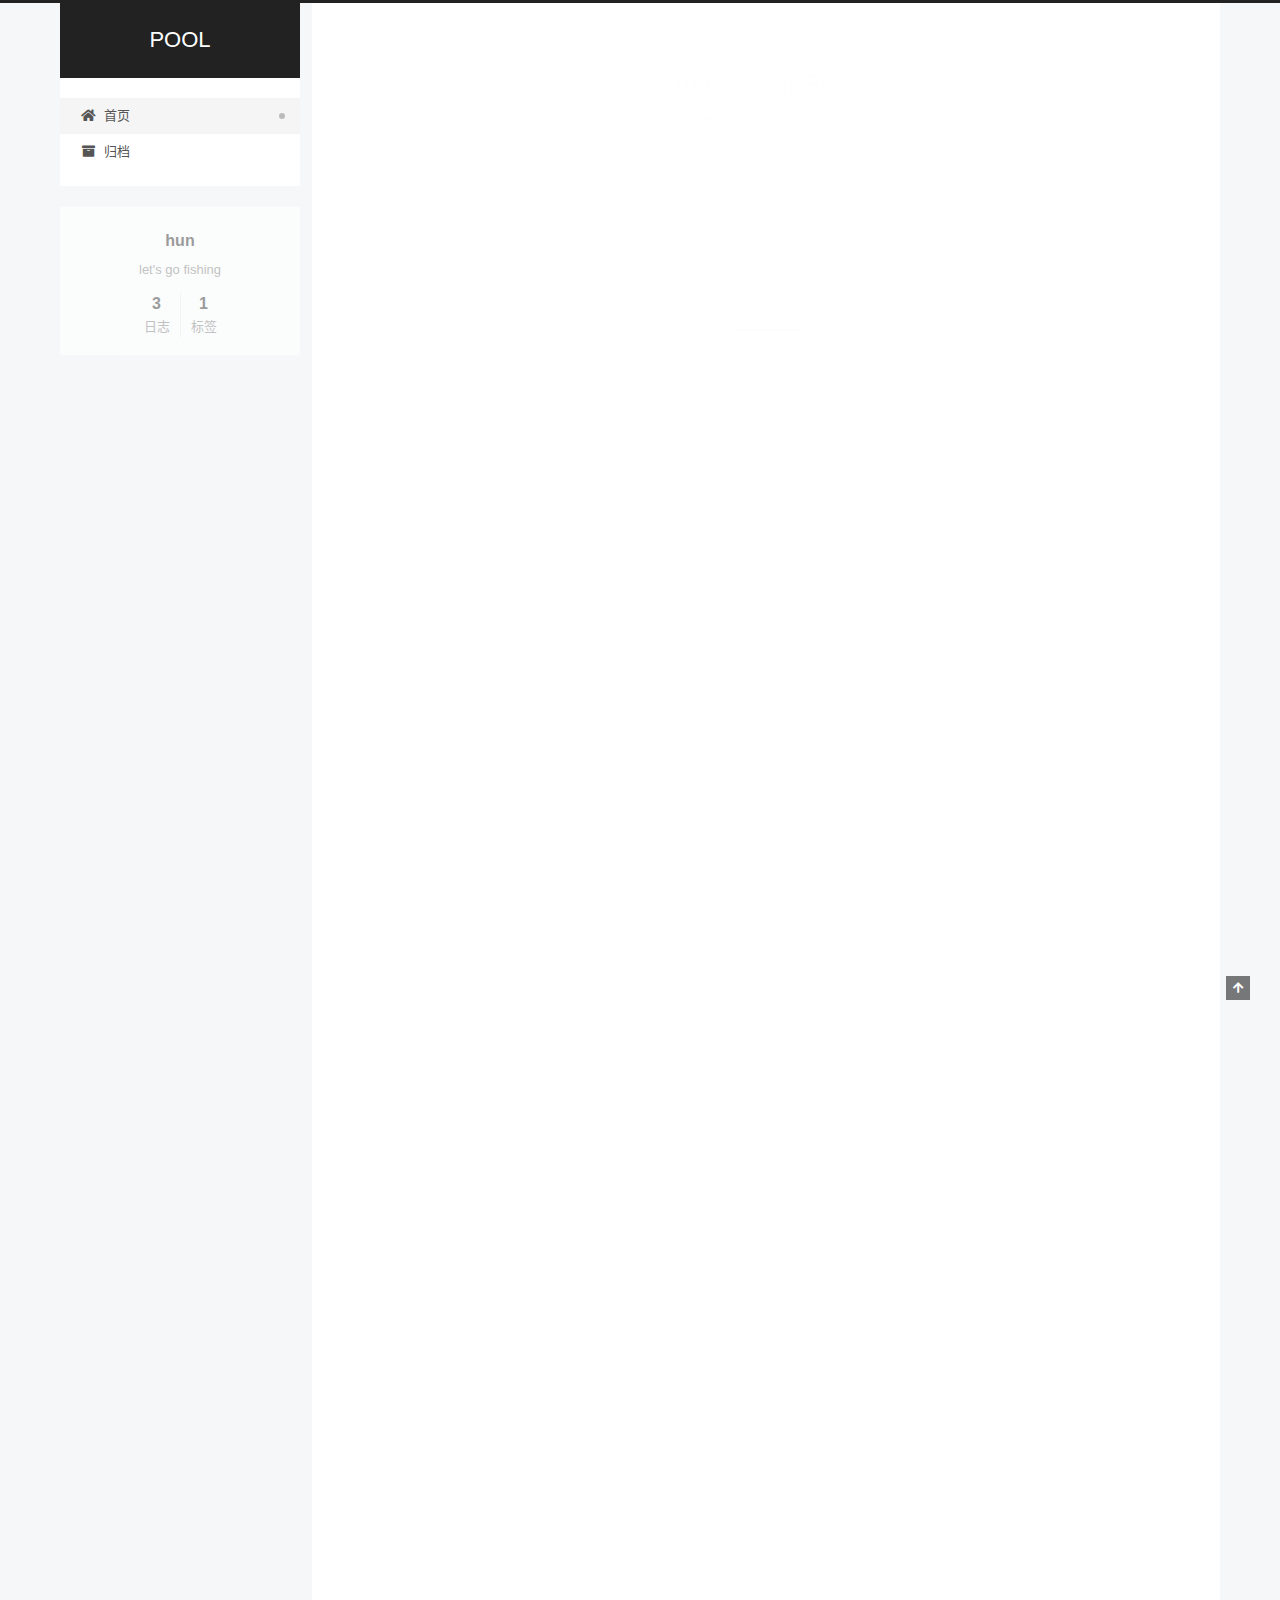
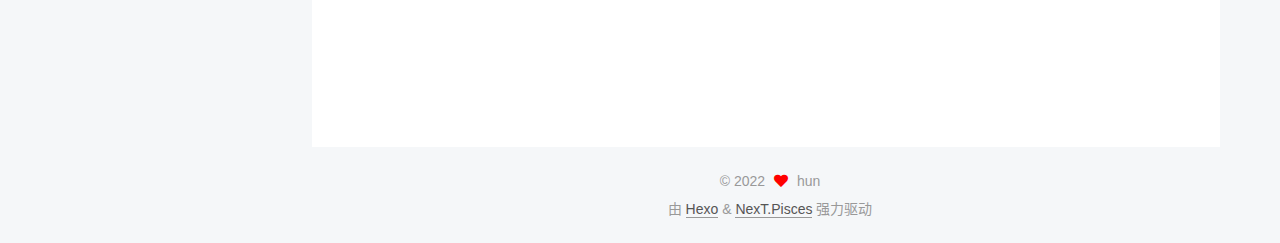
==== index.html @ aa567574 "Site updated: 2022-10-13 14:01:25" ====
<!DOCTYPE html>
<html lang="zh-CN">
<head>
  <meta charset="UTF-8">
<meta name="viewport" content="width=device-width, initial-scale=1, maximum-scale=2">
<meta name="theme-color" content="#222">
<meta name="generator" content="Hexo 5.4.2">
  <link rel="apple-touch-icon" sizes="180x180" href="/images/apple-touch-icon-next.png">
  <link rel="icon" type="image/png" sizes="32x32" href="/images/favicon-32x32-next.png">
  <link rel="icon" type="image/png" sizes="16x16" href="/images/favicon-16x16-next.png">
  <link rel="mask-icon" href="/images/logo.svg" color="#222">

<link rel="stylesheet" href="/css/main.css">


<link rel="stylesheet" href="/lib/font-awesome/css/all.min.css">

<script id="hexo-configurations">
    var NexT = window.NexT || {};
    var CONFIG = {"hostname":"example.com","root":"/","scheme":"Pisces","version":"7.8.0","exturl":false,"sidebar":{"position":"left","display":"post","padding":18,"offset":12,"onmobile":false},"copycode":{"enable":false,"show_result":false,"style":null},"back2top":{"enable":true,"sidebar":false,"scrollpercent":false},"bookmark":{"enable":false,"color":"#222","save":"auto"},"fancybox":false,"mediumzoom":false,"lazyload":false,"pangu":false,"comments":{"style":"tabs","active":null,"storage":true,"lazyload":false,"nav":null},"algolia":{"hits":{"per_page":10},"labels":{"input_placeholder":"Search for Posts","hits_empty":"We didn't find any results for the search: ${query}","hits_stats":"${hits} results found in ${time} ms"}},"localsearch":{"enable":false,"trigger":"auto","top_n_per_article":1,"unescape":false,"preload":false},"motion":{"enable":true,"async":false,"transition":{"post_block":"fadeIn","post_header":"slideDownIn","post_body":"slideDownIn","coll_header":"slideLeftIn","sidebar":"slideUpIn"}}};
  </script>

  <meta name="description" content="let&#39;s go fishing">
<meta property="og:type" content="website">
<meta property="og:title" content="POOL">
<meta property="og:url" content="http://example.com/index.html">
<meta property="og:site_name" content="POOL">
<meta property="og:description" content="let&#39;s go fishing">
<meta property="og:locale" content="zh_CN">
<meta property="article:author" content="hun">
<meta name="twitter:card" content="summary">

<link rel="canonical" href="http://example.com/">


<script id="page-configurations">
  // https://hexo.io/docs/variables.html
  CONFIG.page = {
    sidebar: "",
    isHome : true,
    isPost : false,
    lang   : 'zh-CN'
  };
</script>

  <title>POOL</title>
  






  <noscript>
  <style>
  .use-motion .brand,
  .use-motion .menu-item,
  .sidebar-inner,
  .use-motion .post-block,
  .use-motion .pagination,
  .use-motion .comments,
  .use-motion .post-header,
  .use-motion .post-body,
  .use-motion .collection-header { opacity: initial; }

  .use-motion .site-title,
  .use-motion .site-subtitle {
    opacity: initial;
    top: initial;
  }

  .use-motion .logo-line-before i { left: initial; }
  .use-motion .logo-line-after i { right: initial; }
  </style>
</noscript>

</head>

<body itemscope itemtype="http://schema.org/WebPage">
  <div class="container use-motion">
    <div class="headband"></div>

    <header class="header" itemscope itemtype="http://schema.org/WPHeader">
      <div class="header-inner"><div class="site-brand-container">
  <div class="site-nav-toggle">
    <div class="toggle" aria-label="切换导航栏">
      <span class="toggle-line toggle-line-first"></span>
      <span class="toggle-line toggle-line-middle"></span>
      <span class="toggle-line toggle-line-last"></span>
    </div>
  </div>

  <div class="site-meta">

    <a href="/" class="brand" rel="start">
      <span class="logo-line-before"><i></i></span>
      <h1 class="site-title">POOL</h1>
      <span class="logo-line-after"><i></i></span>
    </a>
  </div>

  <div class="site-nav-right">
    <div class="toggle popup-trigger">
    </div>
  </div>
</div>




<nav class="site-nav">
  <ul id="menu" class="main-menu menu">
        <li class="menu-item menu-item-home">

    <a href="/" rel="section"><i class="fa fa-home fa-fw"></i>首页</a>

  </li>
        <li class="menu-item menu-item-archives">

    <a href="/archives/" rel="section"><i class="fa fa-archive fa-fw"></i>归档</a>

  </li>
  </ul>
</nav>




</div>
    </header>

    
  <div class="back-to-top">
    <i class="fa fa-arrow-up"></i>
    <span>0%</span>
  </div>


    <main class="main">
      <div class="main-inner">
        <div class="content-wrap">
          

          <div class="content index posts-expand">
            
      
  
  
  <article itemscope itemtype="http://schema.org/Article" class="post-block" lang="zh-CN">
    <link itemprop="mainEntityOfPage" href="http://example.com/2022/10/13/mySecondBlog/">

    <span hidden itemprop="author" itemscope itemtype="http://schema.org/Person">
      <meta itemprop="image" content="/images/avatar.gif">
      <meta itemprop="name" content="hun">
      <meta itemprop="description" content="let's go fishing">
    </span>

    <span hidden itemprop="publisher" itemscope itemtype="http://schema.org/Organization">
      <meta itemprop="name" content="POOL">
    </span>
      <header class="post-header">
        <h2 class="post-title" itemprop="name headline">
          
            <a href="/2022/10/13/mySecondBlog/" class="post-title-link" itemprop="url">mySecondBlog</a>
        </h2>

        <div class="post-meta">
            <span class="post-meta-item">
              <span class="post-meta-item-icon">
                <i class="far fa-calendar"></i>
              </span>
              <span class="post-meta-item-text">发表于</span>
              

              <time title="创建时间：2022-10-13 12:54:57 / 修改时间：12:57:50" itemprop="dateCreated datePublished" datetime="2022-10-13T12:54:57+08:00">2022-10-13</time>
            </span>

          

        </div>
      </header>

    
    
    
    <div class="post-body" itemprop="articleBody">

      
          <p>这是我的第二个博客，也只是用来测试的哟。</p>

      
    </div>

    
    
    
      <footer class="post-footer">
        <div class="post-eof"></div>
      </footer>
  </article>
  
  
  

      
  
  
  <article itemscope itemtype="http://schema.org/Article" class="post-block" lang="zh-CN">
    <link itemprop="mainEntityOfPage" href="http://example.com/2022/10/10/myFirstBlog/">

    <span hidden itemprop="author" itemscope itemtype="http://schema.org/Person">
      <meta itemprop="image" content="/images/avatar.gif">
      <meta itemprop="name" content="hun">
      <meta itemprop="description" content="let's go fishing">
    </span>

    <span hidden itemprop="publisher" itemscope itemtype="http://schema.org/Organization">
      <meta itemprop="name" content="POOL">
    </span>
      <header class="post-header">
        <h2 class="post-title" itemprop="name headline">
          
            <a href="/2022/10/10/myFirstBlog/" class="post-title-link" itemprop="url">myFirstBlog</a>
        </h2>

        <div class="post-meta">
            <span class="post-meta-item">
              <span class="post-meta-item-icon">
                <i class="far fa-calendar"></i>
              </span>
              <span class="post-meta-item-text">发表于</span>
              

              <time title="创建时间：2022-10-10 17:05:57 / 修改时间：17:07:01" itemprop="dateCreated datePublished" datetime="2022-10-10T17:05:57+08:00">2022-10-10</time>
            </span>

          

        </div>
      </header>

    
    
    
    <div class="post-body" itemprop="articleBody">

      
          <p>这是我的第一个博客，只是用来测试的哟</p>

      
    </div>

    
    
    
      <footer class="post-footer">
        <div class="post-eof"></div>
      </footer>
  </article>
  
  
  

      
  
  
  <article itemscope itemtype="http://schema.org/Article" class="post-block" lang="zh-CN">
    <link itemprop="mainEntityOfPage" href="http://example.com/2022/10/10/hello-world/">

    <span hidden itemprop="author" itemscope itemtype="http://schema.org/Person">
      <meta itemprop="image" content="/images/avatar.gif">
      <meta itemprop="name" content="hun">
      <meta itemprop="description" content="let's go fishing">
    </span>

    <span hidden itemprop="publisher" itemscope itemtype="http://schema.org/Organization">
      <meta itemprop="name" content="POOL">
    </span>
      <header class="post-header">
        <h2 class="post-title" itemprop="name headline">
          
            <a href="/2022/10/10/hello-world/" class="post-title-link" itemprop="url">Hello World</a>
        </h2>

        <div class="post-meta">
            <span class="post-meta-item">
              <span class="post-meta-item-icon">
                <i class="far fa-calendar"></i>
              </span>
              <span class="post-meta-item-text">发表于</span>
              

              <time title="创建时间：2022-10-10 14:31:17 / 修改时间：14:30:12" itemprop="dateCreated datePublished" datetime="2022-10-10T14:31:17+08:00">2022-10-10</time>
            </span>

          

        </div>
      </header>

    
    
    
    <div class="post-body" itemprop="articleBody">

      
          <p>Welcome to <a target="_blank" rel="noopener" href="https://hexo.io/">Hexo</a>! This is your very first post. Check <a target="_blank" rel="noopener" href="https://hexo.io/docs/">documentation</a> for more info. If you get any problems when using Hexo, you can find the answer in <a target="_blank" rel="noopener" href="https://hexo.io/docs/troubleshooting.html">troubleshooting</a> or you can ask me on <a target="_blank" rel="noopener" href="https://github.com/hexojs/hexo/issues">GitHub</a>.</p>
<h2 id="Quick-Start"><a href="#Quick-Start" class="headerlink" title="Quick Start"></a>Quick Start</h2><h3 id="Create-a-new-post"><a href="#Create-a-new-post" class="headerlink" title="Create a new post"></a>Create a new post</h3><figure class="highlight bash"><table><tr><td class="gutter"><pre><span class="line">1</span><br></pre></td><td class="code"><pre><span class="line">$ hexo new <span class="string">&quot;My New Post&quot;</span></span><br></pre></td></tr></table></figure>

<p>More info: <a target="_blank" rel="noopener" href="https://hexo.io/docs/writing.html">Writing</a></p>
<h3 id="Run-server"><a href="#Run-server" class="headerlink" title="Run server"></a>Run server</h3><figure class="highlight bash"><table><tr><td class="gutter"><pre><span class="line">1</span><br></pre></td><td class="code"><pre><span class="line">$ hexo server</span><br></pre></td></tr></table></figure>

<p>More info: <a target="_blank" rel="noopener" href="https://hexo.io/docs/server.html">Server</a></p>
<h3 id="Generate-static-files"><a href="#Generate-static-files" class="headerlink" title="Generate static files"></a>Generate static files</h3><figure class="highlight bash"><table><tr><td class="gutter"><pre><span class="line">1</span><br></pre></td><td class="code"><pre><span class="line">$ hexo generate</span><br></pre></td></tr></table></figure>

<p>More info: <a target="_blank" rel="noopener" href="https://hexo.io/docs/generating.html">Generating</a></p>
<h3 id="Deploy-to-remote-sites"><a href="#Deploy-to-remote-sites" class="headerlink" title="Deploy to remote sites"></a>Deploy to remote sites</h3><figure class="highlight bash"><table><tr><td class="gutter"><pre><span class="line">1</span><br></pre></td><td class="code"><pre><span class="line">$ hexo deploy</span><br></pre></td></tr></table></figure>

<p>More info: <a target="_blank" rel="noopener" href="https://hexo.io/docs/one-command-deployment.html">Deployment</a></p>

      
    </div>

    
    
    
      <footer class="post-footer">
        <div class="post-eof"></div>
      </footer>
  </article>
  
  
  


  



          </div>
          

<script>
  window.addEventListener('tabs:register', () => {
    let { activeClass } = CONFIG.comments;
    if (CONFIG.comments.storage) {
      activeClass = localStorage.getItem('comments_active') || activeClass;
    }
    if (activeClass) {
      let activeTab = document.querySelector(`a[href="#comment-${activeClass}"]`);
      if (activeTab) {
        activeTab.click();
      }
    }
  });
  if (CONFIG.comments.storage) {
    window.addEventListener('tabs:click', event => {
      if (!event.target.matches('.tabs-comment .tab-content .tab-pane')) return;
      let commentClass = event.target.classList[1];
      localStorage.setItem('comments_active', commentClass);
    });
  }
</script>

        </div>
          
  
  <div class="toggle sidebar-toggle">
    <span class="toggle-line toggle-line-first"></span>
    <span class="toggle-line toggle-line-middle"></span>
    <span class="toggle-line toggle-line-last"></span>
  </div>

  <aside class="sidebar">
    <div class="sidebar-inner">

      <ul class="sidebar-nav motion-element">
        <li class="sidebar-nav-toc">
          文章目录
        </li>
        <li class="sidebar-nav-overview">
          站点概览
        </li>
      </ul>

      <!--noindex-->
      <div class="post-toc-wrap sidebar-panel">
      </div>
      <!--/noindex-->

      <div class="site-overview-wrap sidebar-panel">
        <div class="site-author motion-element" itemprop="author" itemscope itemtype="http://schema.org/Person">
  <p class="site-author-name" itemprop="name">hun</p>
  <div class="site-description" itemprop="description">let's go fishing</div>
</div>
<div class="site-state-wrap motion-element">
  <nav class="site-state">
      <div class="site-state-item site-state-posts">
          <a href="/archives/">
        
          <span class="site-state-item-count">3</span>
          <span class="site-state-item-name">日志</span>
        </a>
      </div>
      <div class="site-state-item site-state-tags">
        <span class="site-state-item-count">1</span>
        <span class="site-state-item-name">标签</span>
      </div>
  </nav>
</div>



      </div>

    </div>
  </aside>
  <div id="sidebar-dimmer"></div>


      </div>
    </main>

    <footer class="footer">
      <div class="footer-inner">
        

        

<div class="copyright">
  
  &copy; 
  <span itemprop="copyrightYear">2022</span>
  <span class="with-love">
    <i class="fa fa-heart"></i>
  </span>
  <span class="author" itemprop="copyrightHolder">hun</span>
</div>
  <div class="powered-by">由 <a href="https://hexo.io/" class="theme-link" rel="noopener" target="_blank">Hexo</a> & <a href="https://pisces.theme-next.org/" class="theme-link" rel="noopener" target="_blank">NexT.Pisces</a> 强力驱动
  </div>

        








      </div>
    </footer>
  </div>

  
  <script src="/lib/anime.min.js"></script>
  <script src="/lib/velocity/velocity.min.js"></script>
  <script src="/lib/velocity/velocity.ui.min.js"></script>

<script src="/js/utils.js"></script>

<script src="/js/motion.js"></script>


<script src="/js/schemes/pisces.js"></script>


<script src="/js/next-boot.js"></script>




  















  

  

</body>
</html>
---- css/main.css ----
:root {
  --body-bg-color: #f5f7f9;
  --content-bg-color: #fff;
  --card-bg-color: #f5f5f5;
  --text-color: #555;
  --blockquote-color: #666;
  --link-color: #555;
  --link-hover-color: #222;
  --brand-color: #fff;
  --brand-hover-color: #fff;
  --table-row-odd-bg-color: #f9f9f9;
  --table-row-hover-bg-color: #f5f5f5;
  --menu-item-bg-color: #f5f5f5;
  --btn-default-bg: #fff;
  --btn-default-color: #555;
  --btn-default-border-color: #555;
  --btn-default-hover-bg: #222;
  --btn-default-hover-color: #fff;
  --btn-default-hover-border-color: #222;
}
html {
  line-height: 1.15; /* 1 */
  -webkit-text-size-adjust: 100%; /* 2 */
}
body {
  margin: 0;
}
main {
  display: block;
}
h1 {
  font-size: 2em;
  margin: 0.67em 0;
}
hr {
  box-sizing: content-box; /* 1 */
  height: 0; /* 1 */
  overflow: visible; /* 2 */
}
pre {
  font-family: monospace, monospace; /* 1 */
  font-size: 1em; /* 2 */
}
a {
  background: transparent;
}
abbr[title] {
  border-bottom: none; /* 1 */
  text-decoration: underline; /* 2 */
  text-decoration: underline dotted; /* 2 */
}
b,
strong {
  font-weight: bolder;
}
code,
kbd,
samp {
  font-family: monospace, monospace; /* 1 */
  font-size: 1em; /* 2 */
}
small {
  font-size: 80%;
}
sub,
sup {
  font-size: 75%;
  line-height: 0;
  position: relative;
  vertical-align: baseline;
}
sub {
  bottom: -0.25em;
}
sup {
  top: -0.5em;
}
img {
  border-style: none;
}
button,
input,
optgroup,
select,
textarea {
  font-family: inherit; /* 1 */
  font-size: 100%; /* 1 */
  line-height: 1.15; /* 1 */
  margin: 0; /* 2 */
}
button,
input {
/* 1 */
  overflow: visible;
}
button,
select {
/* 1 */
  text-transform: none;
}
button,
[type='button'],
[type='reset'],
[type='submit'] {
  -webkit-appearance: button;
}
button::-moz-focus-inner,
[type='button']::-moz-focus-inner,
[type='reset']::-moz-focus-inner,
[type='submit']::-moz-focus-inner {
  border-style: none;
  padding: 0;
}
button:-moz-focusring,
[type='button']:-moz-focusring,
[type='reset']:-moz-focusring,
[type='submit']:-moz-focusring {
  outline: 1px dotted ButtonText;
}
fieldset {
  padding: 0.35em 0.75em 0.625em;
}
legend {
  box-sizing: border-box; /* 1 */
  color: inherit; /* 2 */
  display: table; /* 1 */
  max-width: 100%; /* 1 */
  padding: 0; /* 3 */
  white-space: normal; /* 1 */
}
progress {
  vertical-align: baseline;
}
textarea {
  overflow: auto;
}
[type='checkbox'],
[type='radio'] {
  box-sizing: border-box; /* 1 */
  padding: 0; /* 2 */
}
[type='number']::-webkit-inner-spin-button,
[type='number']::-webkit-outer-spin-button {
  height: auto;
}
[type='search'] {
  outline-offset: -2px; /* 2 */
  -webkit-appearance: textfield; /* 1 */
}
[type='search']::-webkit-search-decoration {
  -webkit-appearance: none;
}
::-webkit-file-upload-button {
  font: inherit; /* 2 */
  -webkit-appearance: button; /* 1 */
}
details {
  display: block;
}
summary {
  display: list-item;
}
template {
  display: none;
}
[hidden] {
  display: none;
}
::selection {
  background: #262a30;
  color: #eee;
}
html,
body {
  height: 100%;
}
body {
  background: var(--body-bg-color);
  color: var(--text-color);
  font-family: 'Lato', "PingFang SC", "Microsoft YaHei", sans-serif;
  font-size: 1em;
  line-height: 2;
}
@media (max-width: 991px) {
  body {
    padding-left: 0 !important;
    padding-right: 0 !important;
  }
}
h1,
h2,
h3,
h4,
h5,
h6 {
  font-family: 'Lato', "PingFang SC", "Microsoft YaHei", sans-serif;
  font-weight: bold;
  line-height: 1.5;
  margin: 20px 0 15px;
}
h1 {
  font-size: 1.5em;
}
h2 {
  font-size: 1.375em;
}
h3 {
  font-size: 1.25em;
}
h4 {
  font-size: 1.125em;
}
h5 {
  font-size: 1em;
}
h6 {
  font-size: 0.875em;
}
p {
  margin: 0 0 20px 0;
}
a,
span.exturl {
  border-bottom: 1px solid #999;
  color: var(--link-color);
  outline: 0;
  text-decoration: none;
  overflow-wrap: break-word;
  word-wrap: break-word;
  cursor: pointer;
}
a:hover,
span.exturl:hover {
  border-bottom-color: var(--link-hover-color);
  color: var(--link-hover-color);
}
iframe,
img,
video {
  display: block;
  margin-left: auto;
  margin-right: auto;
  max-width: 100%;
}
hr {
  background-image: repeating-linear-gradient(-45deg, #ddd, #ddd 4px, transparent 4px, transparent 8px);
  border: 0;
  height: 3px;
  margin: 40px 0;
}
blockquote {
  border-left: 4px solid #ddd;
  color: var(--blockquote-color);
  margin: 0;
  padding: 0 15px;
}
blockquote cite::before {
  content: '-';
  padding: 0 5px;
}
dt {
  font-weight: bold;
}
dd {
  margin: 0;
  padding: 0;
}
kbd {
  background-color: #f5f5f5;
  background-image: linear-gradient(#eee, #fff, #eee);
  border: 1px solid #ccc;
  border-radius: 0.2em;
  box-shadow: 0.1em 0.1em 0.2em rgba(0,0,0,0.1);
  color: #555;
  font-family: inherit;
  padding: 0.1em 0.3em;
  white-space: nowrap;
}
.table-container {
  overflow: auto;
}
table {
  border-collapse: collapse;
  border-spacing: 0;
  font-size: 0.875em;
  margin: 0 0 20px 0;
  width: 100%;
}
tbody tr:nth-of-type(odd) {
  background: var(--table-row-odd-bg-color);
}
tbody tr:hover {
  background: var(--table-row-hover-bg-color);
}
caption,
th,
td {
  font-weight: normal;
  padding: 8px;
  vertical-align: middle;
}
th,
td {
  border: 1px solid #ddd;
  border-bottom: 3px solid #ddd;
}
th {
  font-weight: 700;
  padding-bottom: 10px;
}
td {
  border-bottom-width: 1px;
}
.btn {
  background: var(--btn-default-bg);
  border: 2px solid var(--btn-default-border-color);
  border-radius: 2px;
  color: var(--btn-default-color);
  display: inline-block;
  font-size: 0.875em;
  line-height: 2;
  padding: 0 20px;
  text-decoration: none;
  transition-property: background-color;
  transition-delay: 0s;
  transition-duration: 0.2s;
  transition-timing-function: ease-in-out;
}
.btn:hover {
  background: var(--btn-default-hover-bg);
  border-color: var(--btn-default-hover-border-color);
  color: var(--btn-default-hover-color);
}
.btn + .btn {
  margin: 0 0 8px 8px;
}
.btn .fa-fw {
  text-align: left;
  width: 1.285714285714286em;
}
.toggle {
  line-height: 0;
}
.toggle .toggle-line {
  background: #fff;
  display: inline-block;
  height: 2px;
  left: 0;
  position: relative;
  top: 0;
  transition: all 0.4s;
  vertical-align: top;
  width: 100%;
}
.toggle .toggle-line:not(:first-child) {
  margin-top: 3px;
}
.toggle.toggle-arrow .toggle-line-first {
  left: 50%;
  top: 2px;
  transform: rotate(45deg);
  width: 50%;
}
.toggle.toggle-arrow .toggle-line-middle {
  left: 2px;
  width: 90%;
}
.toggle.toggle-arrow .toggle-line-last {
  left: 50%;
  top: -2px;
  transform: rotate(-45deg);
  width: 50%;
}
.toggle.toggle-close .toggle-line-first {
  transform: rotate(-45deg);
  top: 5px;
}
.toggle.toggle-close .toggle-line-middle {
  opacity: 0;
}
.toggle.toggle-close .toggle-line-last {
  transform: rotate(45deg);
  top: -5px;
}
.highlight,
pre {
  background: #f7f7f7;
  color: #4d4d4c;
  line-height: 1.6;
  margin: 0 auto 20px;
}
pre,
code {
  font-family: consolas, Menlo, monospace, "PingFang SC", "Microsoft YaHei";
}
code {
  background: #eee;
  border-radius: 3px;
  color: #555;
  padding: 2px 4px;
  overflow-wrap: break-word;
  word-wrap: break-word;
}
.highlight *::selection {
  background: #d6d6d6;
}
.highlight pre {
  border: 0;
  margin: 0;
  padding: 10px 0;
}
.highlight table {
  border: 0;
  margin: 0;
  width: auto;
}
.highlight td {
  border: 0;
  padding: 0;
}
.highlight figcaption {
  background: #eff2f3;
  color: #4d4d4c;
  display: flex;
  font-size: 0.875em;
  justify-content: space-between;
  line-height: 1.2;
  padding: 0.5em;
}
.highlight figcaption a {
  color: #4d4d4c;
}
.highlight figcaption a:hover {
  border-bottom-color: #4d4d4c;
}
.highlight .gutter {
  -moz-user-select: none;
  -ms-user-select: none;
  -webkit-user-select: none;
  user-select: none;
}
.highlight .gutter pre {
  background: #eff2f3;
  color: #869194;
  padding-left: 10px;
  padding-right: 10px;
  text-align: right;
}
.highlight .code pre {
  background: #f7f7f7;
  padding-left: 10px;
  width: 100%;
}
.gist table {
  width: auto;
}
.gist table td {
  border: 0;
}
pre {
  overflow: auto;
  padding: 10px;
}
pre code {
  background: none;
  color: #4d4d4c;
  font-size: 0.875em;
  padding: 0;
  text-shadow: none;
}
pre .deletion {
  background: #fdd;
}
pre .addition {
  background: #dfd;
}
pre .meta {
  color: #eab700;
  -moz-user-select: none;
  -ms-user-select: none;
  -webkit-user-select: none;
  user-select: none;
}
pre .comment {
  color: #8e908c;
}
pre .variable,
pre .attribute,
pre .tag,
pre .name,
pre .regexp,
pre .ruby .constant,
pre .xml .tag .title,
pre .xml .pi,
pre .xml .doctype,
pre .html .doctype,
pre .css .id,
pre .css .class,
pre .css .pseudo {
  color: #c82829;
}
pre .number,
pre .preprocessor,
pre .built_in,
pre .builtin-name,
pre .literal,
pre .params,
pre .constant,
pre .command {
  color: #f5871f;
}
pre .ruby .class .title,
pre .css .rules .attribute,
pre .string,
pre .symbol,
pre .value,
pre .inheritance,
pre .header,
pre .ruby .symbol,
pre .xml .cdata,
pre .special,
pre .formula {
  color: #718c00;
}
pre .title,
pre .css .hexcolor {
  color: #3e999f;
}
pre .function,
pre .python .decorator,
pre .python .title,
pre .ruby .function .title,
pre .ruby .title .keyword,
pre .perl .sub,
pre .javascript .title,
pre .coffeescript .title {
  color: #4271ae;
}
pre .keyword,
pre .javascript .function {
  color: #8959a8;
}
.blockquote-center {
  border-left: none;
  margin: 40px 0;
  padding: 0;
  position: relative;
  text-align: center;
}
.blockquote-center .fa {
  display: block;
  opacity: 0.6;
  position: absolute;
  width: 100%;
}
.blockquote-center .fa-quote-left {
  border-top: 1px solid #ccc;
  text-align: left;
  top: -20px;
}
.blockquote-center .fa-quote-right {
  border-bottom: 1px solid #ccc;
  text-align: right;
  bottom: -20px;
}
.blockquote-center p,
.blockquote-center div {
  text-align: center;
}
.post-body .group-picture img {
  margin: 0 auto;
  padding: 0 3px;
}
.group-picture-row {
  margin-bottom: 6px;
  overflow: hidden;
}
.group-picture-column {
  float: left;
  margin-bottom: 10px;
}
.post-body .label {
  color: #555;
  display: inline;
  padding: 0 2px;
}
.post-body .label.default {
  background: #f0f0f0;
}
.post-body .label.primary {
  background: #efe6f7;
}
.post-body .label.info {
  background: #e5f2f8;
}
.post-body .label.success {
  background: #e7f4e9;
}
.post-body .label.warning {
  background: #fcf6e1;
}
.post-body .label.danger {
  background: #fae8eb;
}
.post-body .tabs {
  margin-bottom: 20px;
}
.post-body .tabs,
.tabs-comment {
  display: block;
  padding-top: 10px;
  position: relative;
}
.post-body .tabs ul.nav-tabs,
.tabs-comment ul.nav-tabs {
  display: flex;
  flex-wrap: wrap;
  margin: 0;
  margin-bottom: -1px;
  padding: 0;
}
@media (max-width: 413px) {
  .post-body .tabs ul.nav-tabs,
  .tabs-comment ul.nav-tabs {
    display: block;
    margin-bottom: 5px;
  }
}
.post-body .tabs ul.nav-tabs li.tab,
.tabs-comment ul.nav-tabs li.tab {
  border-bottom: 1px solid #ddd;
  border-left: 1px solid transparent;
  border-right: 1px solid transparent;
  border-top: 3px solid transparent;
  flex-grow: 1;
  list-style-type: none;
  border-radius: 0 0 0 0;
}
@media (max-width: 413px) {
  .post-body .tabs ul.nav-tabs li.tab,
  .tabs-comment ul.nav-tabs li.tab {
    border-bottom: 1px solid transparent;
    border-left: 3px solid transparent;
    border-right: 1px solid transparent;
    border-top: 1px solid transparent;
  }
}
@media (max-width: 413px) {
  .post-body .tabs ul.nav-tabs li.tab,
  .tabs-comment ul.nav-tabs li.tab {
    border-radius: 0;
  }
}
.post-body .tabs ul.nav-tabs li.tab a,
.tabs-comment ul.nav-tabs li.tab a {
  border-bottom: initial;
  display: block;
  line-height: 1.8;
  outline: 0;
  padding: 0.25em 0.75em;
  text-align: center;
  transition-delay: 0s;
  transition-duration: 0.2s;
  transition-timing-function: ease-out;
}
.post-body .tabs ul.nav-tabs li.tab a i,
.tabs-comment ul.nav-tabs li.tab a i {
  width: 1.285714285714286em;
}
.post-body .tabs ul.nav-tabs li.tab.active,
.tabs-comment ul.nav-tabs li.tab.active {
  border-bottom: 1px solid transparent;
  border-left: 1px solid #ddd;
  border-right: 1px solid #ddd;
  border-top: 3px solid #fc6423;
}
@media (max-width: 413px) {
  .post-body .tabs ul.nav-tabs li.tab.active,
  .tabs-comment ul.nav-tabs li.tab.active {
    border-bottom: 1px solid #ddd;
    border-left: 3px solid #fc6423;
    border-right: 1px solid #ddd;
    border-top: 1px solid #ddd;
  }
}
.post-body .tabs ul.nav-tabs li.tab.active a,
.tabs-comment ul.nav-tabs li.tab.active a {
  color: var(--link-color);
  cursor: default;
}
.post-body .tabs .tab-content .tab-pane,
.tabs-comment .tab-content .tab-pane {
  border: 1px solid #ddd;
  border-top: 0;
  padding: 20px 20px 0 20px;
  border-radius: 0;
}
.post-body .tabs .tab-content .tab-pane:not(.active),
.tabs-comment .tab-content .tab-pane:not(.active) {
  display: none;
}
.post-body .tabs .tab-content .tab-pane.active,
.tabs-comment .tab-content .tab-pane.active {
  display: block;
}
.post-body .tabs .tab-content .tab-pane.active:nth-of-type(1),
.tabs-comment .tab-content .tab-pane.active:nth-of-type(1) {
  border-radius: 0 0 0 0;
}
@media (max-width: 413px) {
  .post-body .tabs .tab-content .tab-pane.active:nth-of-type(1),
  .tabs-comment .tab-content .tab-pane.active:nth-of-type(1) {
    border-radius: 0;
  }
}
.post-body .note {
  border-radius: 3px;
  margin-bottom: 20px;
  padding: 1em;
  position: relative;
  border: 1px solid #eee;
  border-left-width: 5px;
}
.post-body .note h2,
.post-body .note h3,
.post-body .note h4,
.post-body .note h5,
.post-body .note h6 {
  margin-top: 0;
  border-bottom: initial;
  margin-bottom: 0;
  padding-top: 0;
}
.post-body .note p:first-child,
.post-body .note ul:first-child,
.post-body .note ol:first-child,
.post-body .note table:first-child,
.post-body .note pre:first-child,
.post-body .note blockquote:first-child,
.post-body .note img:first-child {
  margin-top: 0;
}
.post-body .note p:last-child,
.post-body .note ul:last-child,
.post-body .note ol:last-child,
.post-body .note table:last-child,
.post-body .note pre:last-child,
.post-body .note blockquote:last-child,
.post-body .note img:last-child {
  margin-bottom: 0;
}
.post-body .note.default {
  border-left-color: #777;
}
.post-body .note.default h2,
.post-body .note.default h3,
.post-body .note.default h4,
.post-body .note.default h5,
.post-body .note.default h6 {
  color: #777;
}
.post-body .note.primary {
  border-left-color: #6f42c1;
}
.post-body .note.primary h2,
.post-body .note.primary h3,
.post-body .note.primary h4,
.post-body .note.primary h5,
.post-body .note.primary h6 {
  color: #6f42c1;
}
.post-body .note.info {
  border-left-color: #428bca;
}
.post-body .note.info h2,
.post-body .note.info h3,
.post-body .note.info h4,
.post-body .note.info h5,
.post-body .note.info h6 {
  color: #428bca;
}
.post-body .note.success {
  border-left-color: #5cb85c;
}
.post-body .note.success h2,
.post-body .note.success h3,
.post-body .note.success h4,
.post-body .note.success h5,
.post-body .note.success h6 {
  color: #5cb85c;
}
.post-body .note.warning {
  border-left-color: #f0ad4e;
}
.post-body .note.warning h2,
.post-body .note.warning h3,
.post-body .note.warning h4,
.post-body .note.warning h5,
.post-body .note.warning h6 {
  color: #f0ad4e;
}
.post-body .note.danger {
  border-left-color: #d9534f;
}
.post-body .note.danger h2,
.post-body .note.danger h3,
.post-body .note.danger h4,
.post-body .note.danger h5,
.post-body .note.danger h6 {
  color: #d9534f;
}
.pagination .prev,
.pagination .next,
.pagination .page-number,
.pagination .space {
  display: inline-block;
  margin: 0 10px;
  padding: 0 11px;
  position: relative;
  top: -1px;
}
@media (max-width: 767px) {
  .pagination .prev,
  .pagination .next,
  .pagination .page-number,
  .pagination .space {
    margin: 0 5px;
  }
}
.pagination {
  border-top: 1px solid #eee;
  margin: 120px 0 0;
  text-align: center;
}
.pagination .prev,
.pagination .next,
.pagination .page-number {
  border-bottom: 0;
  border-top: 1px solid #eee;
  transition-property: border-color;
  transition-delay: 0s;
  transition-duration: 0.2s;
  transition-timing-function: ease-in-out;
}
.pagination .prev:hover,
.pagination .next:hover,
.pagination .page-number:hover {
  border-top-color: #222;
}
.pagination .space {
  margin: 0;
  padding: 0;
}
.pagination .prev {
  margin-left: 0;
}
.pagination .next {
  margin-right: 0;
}
.pagination .page-number.current {
  background: #ccc;
  border-top-color: #ccc;
  color: #fff;
}
@media (max-width: 767px) {
  .pagination {
    border-top: none;
  }
  .pagination .prev,
  .pagination .next,
  .pagination .page-number {
    border-bottom: 1px solid #eee;
    border-top: 0;
    margin-bottom: 10px;
    padding: 0 10px;
  }
  .pagination .prev:hover,
  .pagination .next:hover,
  .pagination .page-number:hover {
    border-bottom-color: #222;
  }
}
.comments {
  margin-top: 60px;
  overflow: hidden;
}
.comment-button-group {
  display: flex;
  flex-wrap: wrap-reverse;
  justify-content: center;
  margin: 1em 0;
}
.comment-button-group .comment-button {
  margin: 0.1em 0.2em;
}
.comment-button-group .comment-button.active {
  background: var(--btn-default-hover-bg);
  border-color: var(--btn-default-hover-border-color);
  color: var(--btn-default-hover-color);
}
.comment-position {
  display: none;
}
.comment-position.active {
  display: block;
}
.tabs-comment {
  background: var(--content-bg-color);
  margin-top: 4em;
  padding-top: 0;
}
.tabs-comment .comments {
  border: 0;
  box-shadow: none;
  margin-top: 0;
  padding-top: 0;
}
.container {
  min-height: 100%;
  position: relative;
}
.main-inner {
  margin: 0 auto;
  width: calc(100% - 20px);
}
@media (min-width: 1200px) {
  .main-inner {
    width: 1160px;
  }
}
@media (min-width: 1600px) {
  .main-inner {
    width: 73%;
  }
}
@media (max-width: 767px) {
  .content-wrap {
    padding: 0 20px;
  }
}
.header {
  background: transparent;
}
.header-inner {
  margin: 0 auto;
  width: calc(100% - 20px);
}
@media (min-width: 1200px) {
  .header-inner {
    width: 1160px;
  }
}
@media (min-width: 1600px) {
  .header-inner {
    width: 73%;
  }
}
.site-brand-container {
  display: flex;
  flex-shrink: 0;
  padding: 0 10px;
}
.headband {
  background: #222;
  height: 3px;
}
.site-meta {
  flex-grow: 1;
  text-align: center;
}
@media (max-width: 767px) {
  .site-meta {
    text-align: center;
  }
}
.brand {
  border-bottom: none;
  color: var(--brand-color);
  display: inline-block;
  line-height: 1.375em;
  padding: 0 40px;
  position: relative;
}
.brand:hover {
  color: var(--brand-hover-color);
}
.site-title {
  font-family: 'Lato', "PingFang SC", "Microsoft YaHei", sans-serif;
  font-size: 1.375em;
  font-weight: normal;
  margin: 0;
}
.site-subtitle {
  color: #ddd;
  font-size: 0.8125em;
  margin: 10px 0;
}
.use-motion .brand {
  opacity: 0;
}
.use-motion .site-title,
.use-motion .site-subtitle,
.use-motion .custom-logo-image {
  opacity: 0;
  position: relative;
  top: -10px;
}
.site-nav-toggle,
.site-nav-right {
  display: none;
}
@media (max-width: 767px) {
  .site-nav-toggle,
  .site-nav-right {
    display: flex;
    flex-direction: column;
    justify-content: center;
  }
}
.site-nav-toggle .toggle,
.site-nav-right .toggle {
  color: var(--text-color);
  padding: 10px;
  width: 22px;
}
.site-nav-toggle .toggle .toggle-line,
.site-nav-right .toggle .toggle-line {
  background: var(--text-color);
  border-radius: 1px;
}
.site-nav {
  display: block;
}
@media (max-width: 767px) {
  .site-nav {
    clear: both;
    display: none;
  }
}
.site-nav.site-nav-on {
  display: block;
}
.menu {
  margin-top: 20px;
  padding-left: 0;
  text-align: center;
}
.menu-item {
  display: inline-block;
  list-style: none;
  margin: 0 10px;
}
@media (max-width: 767px) {
  .menu-item {
    display: block;
    margin-top: 10px;
  }
  .menu-item.menu-item-search {
    display: none;
  }
}
.menu-item a,
.menu-item span.exturl {
  border-bottom: 0;
  display: block;
  font-size: 0.8125em;
  transition-property: border-color;
  transition-delay: 0s;
  transition-duration: 0.2s;
  transition-timing-function: ease-in-out;
}
@media (hover: none) {
  .menu-item a:hover,
  .menu-item span.exturl:hover {
    border-bottom-color: transparent !important;
  }
}
.menu-item .fa,
.menu-item .fab,
.menu-item .far,
.menu-item .fas {
  margin-right: 8px;
}
.menu-item .badge {
  display: inline-block;
  font-weight: bold;
  line-height: 1;
  margin-left: 0.35em;
  margin-top: 0.35em;
  text-align: center;
  white-space: nowrap;
}
@media (max-width: 767px) {
  .menu-item .badge {
    float: right;
    margin-left: 0;
  }
}
.menu-item-active a,
.menu .menu-item a:hover,
.menu .menu-item span.exturl:hover {
  background: var(--menu-item-bg-color);
}
.use-motion .menu-item {
  opacity: 0;
}
.sidebar {
  background: #222;
  bottom: 0;
  box-shadow: inset 0 2px 6px #000;
  position: fixed;
  top: 0;
}
@media (max-width: 991px) {
  .sidebar {
    display: none;
  }
}
.sidebar-inner {
  color: #999;
  padding: 18px 10px;
  text-align: center;
}
.cc-license {
  margin-top: 10px;
  text-align: center;
}
.cc-license .cc-opacity {
  border-bottom: none;
  opacity: 0.7;
}
.cc-license .cc-opacity:hover {
  opacity: 0.9;
}
.cc-license img {
  display: inline-block;
}
.site-author-image {
  border: 1px solid #eee;
  display: block;
  margin: 0 auto;
  max-width: 120px;
  padding: 2px;
}
.site-author-name {
  color: var(--text-color);
  font-weight: 600;
  margin: 0;
  text-align: center;
}
.site-description {
  color: #999;
  font-size: 0.8125em;
  margin-top: 0;
  text-align: center;
}
.links-of-author {
  margin-top: 15px;
}
.links-of-author a,
.links-of-author span.exturl {
  border-bottom-color: #555;
  display: inline-block;
  font-size: 0.8125em;
  margin-bottom: 10px;
  margin-right: 10px;
  vertical-align: middle;
}
.links-of-author a::before,
.links-of-author span.exturl::before {
  background: #f490b9;
  border-radius: 50%;
  content: ' ';
  display: inline-block;
  height: 4px;
  margin-right: 3px;
  vertical-align: middle;
  width: 4px;
}
.sidebar-button {
  margin-top: 15px;
}
.sidebar-button a {
  border: 1px solid #fc6423;
  border-radius: 4px;
  color: #fc6423;
  display: inline-block;
  padding: 0 15px;
}
.sidebar-button a .fa,
.sidebar-button a .fab,
.sidebar-button a .far,
.sidebar-button a .fas {
  margin-right: 5px;
}
.sidebar-button a:hover {
  background: #fc6423;
  border: 1px solid #fc6423;
  color: #fff;
}
.sidebar-button a:hover .fa,
.sidebar-button a:hover .fab,
.sidebar-button a:hover .far,
.sidebar-button a:hover .fas {
  color: #fff;
}
.links-of-blogroll {
  font-size: 0.8125em;
  margin-top: 10px;
}
.links-of-blogroll-title {
  font-size: 0.875em;
  font-weight: 600;
  margin-top: 0;
}
.links-of-blogroll-list {
  list-style: none;
  margin: 0;
  padding: 0;
}
#sidebar-dimmer {
  display: none;
}
@media (max-width: 767px) {
  #sidebar-dimmer {
    background: #000;
    display: block;
    height: 100%;
    left: 100%;
    opacity: 0;
    position: fixed;
    top: 0;
    width: 100%;
    z-index: 1100;
  }
  .sidebar-active + #sidebar-dimmer {
    opacity: 0.7;
    transform: translateX(-100%);
    transition: opacity 0.5s;
  }
}
.sidebar-nav {
  margin: 0;
  padding-bottom: 20px;
  padding-left: 0;
}
.sidebar-nav li {
  border-bottom: 1px solid transparent;
  color: var(--text-color);
  cursor: pointer;
  display: inline-block;
  font-size: 0.875em;
}
.sidebar-nav li.sidebar-nav-overview {
  margin-left: 10px;
}
.sidebar-nav li:hover {
  color: #fc6423;
}
.sidebar-nav .sidebar-nav-active {
  border-bottom-color: #fc6423;
  color: #fc6423;
}
.sidebar-nav .sidebar-nav-active:hover {
  color: #fc6423;
}
.sidebar-panel {
  display: none;
  overflow-x: hidden;
  overflow-y: auto;
}
.sidebar-panel-active {
  display: block;
}
.sidebar-toggle {
  background: #222;
  bottom: 45px;
  cursor: pointer;
  height: 14px;
  left: 30px;
  padding: 5px;
  position: fixed;
  width: 14px;
  z-index: 1300;
}
@media (max-width: 991px) {
  .sidebar-toggle {
    left: 20px;
    opacity: 0.8;
    display: none;
  }
}
.sidebar-toggle:hover .toggle-line {
  background: #fc6423;
}
.post-toc {
  font-size: 0.875em;
}
.post-toc ol {
  list-style: none;
  margin: 0;
  padding: 0 2px 5px 10px;
  text-align: left;
}
.post-toc ol > ol {
  padding-left: 0;
}
.post-toc ol a {
  transition-property: all;
  transition-delay: 0s;
  transition-duration: 0.2s;
  transition-timing-function: ease-in-out;
}
.post-toc .nav-item {
  line-height: 1.8;
  overflow: hidden;
  text-overflow: ellipsis;
  white-space: nowrap;
}
.post-toc .nav .nav-child {
  display: none;
}
.post-toc .nav .active > .nav-child {
  display: block;
}
.post-toc .nav .active-current > .nav-child {
  display: block;
}
.post-toc .nav .active-current > .nav-child > .nav-item {
  display: block;
}
.post-toc .nav .active > a {
  border-bottom-color: #fc6423;
  color: #fc6423;
}
.post-toc .nav .active-current > a {
  color: #fc6423;
}
.post-toc .nav .active-current > a:hover {
  color: #fc6423;
}
.site-state {
  display: flex;
  justify-content: center;
  line-height: 1.4;
  margin-top: 10px;
  overflow: hidden;
  text-align: center;
  white-space: nowrap;
}
.site-state-item {
  padding: 0 15px;
}
.site-state-item:not(:first-child) {
  border-left: 1px solid #eee;
}
.site-state-item a {
  border-bottom: none;
}
.site-state-item-count {
  display: block;
  font-size: 1em;
  font-weight: 600;
  text-align: center;
}
.site-state-item-name {
  color: #999;
  font-size: 0.8125em;
}
.footer {
  color: #999;
  font-size: 0.875em;
  padding: 20px 0;
}
.footer.footer-fixed {
  bottom: 0;
  left: 0;
  position: absolute;
  right: 0;
}
.footer-inner {
  box-sizing: border-box;
  margin: 0 auto;
  text-align: center;
  width: calc(100% - 20px);
}
@media (min-width: 1200px) {
  .footer-inner {
    width: 1160px;
  }
}
@media (min-width: 1600px) {
  .footer-inner {
    width: 73%;
  }
}
.languages {
  display: inline-block;
  font-size: 1.125em;
  position: relative;
}
.languages .lang-select-label span {
  margin: 0 0.5em;
}
.languages .lang-select {
  height: 100%;
  left: 0;
  opacity: 0;
  position: absolute;
  top: 0;
  width: 100%;
}
.with-love {
  color: #ff0000;
  display: inline-block;
  margin: 0 5px;
}
.powered-by,
.theme-info {
  display: inline-block;
}
@-moz-keyframes iconAnimate {
  0%, 100% {
    transform: scale(1);
  }
  10%, 30% {
    transform: scale(0.9);
  }
  20%, 40%, 60%, 80% {
    transform: scale(1.1);
  }
  50%, 70% {
    transform: scale(1.1);
  }
}
@-webkit-keyframes iconAnimate {
  0%, 100% {
    transform: scale(1);
  }
  10%, 30% {
    transform: scale(0.9);
  }
  20%, 40%, 60%, 80% {
    transform: scale(1.1);
  }
  50%, 70% {
    transform: scale(1.1);
  }
}
@-o-keyframes iconAnimate {
  0%, 100% {
    transform: scale(1);
  }
  10%, 30% {
    transform: scale(0.9);
  }
  20%, 40%, 60%, 80% {
    transform: scale(1.1);
  }
  50%, 70% {
    transform: scale(1.1);
  }
}
@keyframes iconAnimate {
  0%, 100% {
    transform: scale(1);
  }
  10%, 30% {
    transform: scale(0.9);
  }
  20%, 40%, 60%, 80% {
    transform: scale(1.1);
  }
  50%, 70% {
    transform: scale(1.1);
  }
}
.back-to-top {
  font-size: 12px;
  text-align: center;
  transition-delay: 0s;
  transition-duration: 0.2s;
  transition-timing-function: ease-in-out;
}
.back-to-top {
  background: #222;
  bottom: -100px;
  box-sizing: border-box;
  color: #fff;
  cursor: pointer;
  left: 30px;
  opacity: 0.6;
  padding: 0 6px;
  position: fixed;
  transition-property: bottom;
  z-index: 1300;
  width: 24px;
}
.back-to-top span {
  display: none;
}
.back-to-top:hover {
  color: #fc6423;
}
.back-to-top.back-to-top-on {
  bottom: 30px;
}
@media (max-width: 991px) {
  .back-to-top {
    left: 20px;
    opacity: 0.8;
  }
}
.post-body {
  font-family: 'Lato', "PingFang SC", "Microsoft YaHei", sans-serif;
  overflow-wrap: break-word;
  word-wrap: break-word;
}
@media (min-width: 1200px) {
  .post-body {
    font-size: 1.125em;
  }
}
.post-body .exturl .fa {
  font-size: 0.875em;
  margin-left: 4px;
}
.post-body .image-caption,
.post-body .figure .caption {
  color: #999;
  font-size: 0.875em;
  font-weight: bold;
  line-height: 1;
  margin: -20px auto 15px;
  text-align: center;
}
.post-sticky-flag {
  display: inline-block;
  transform: rotate(30deg);
}
.post-button {
  margin-top: 40px;
  text-align: center;
}
.use-motion .post-block,
.use-motion .pagination,
.use-motion .comments {
  opacity: 0;
}
.use-motion .post-header {
  opacity: 0;
}
.use-motion .post-body {
  opacity: 0;
}
.use-motion .collection-header {
  opacity: 0;
}
.posts-collapse {
  margin-left: 35px;
  position: relative;
}
@media (max-width: 767px) {
  .posts-collapse {
    margin-left: 0px;
    margin-right: 0px;
  }
}
.posts-collapse .collection-title {
  font-size: 1.125em;
  position: relative;
}
.posts-collapse .collection-title::before {
  background: #999;
  border: 1px solid #fff;
  border-radius: 50%;
  content: ' ';
  height: 10px;
  left: 0;
  margin-left: -6px;
  margin-top: -4px;
  position: absolute;
  top: 50%;
  width: 10px;
}
.posts-collapse .collection-year {
  font-size: 1.5em;
  font-weight: bold;
  margin: 60px 0;
  position: relative;
}
.posts-collapse .collection-year::before {
  background: #bbb;
  border-radius: 50%;
  content: ' ';
  height: 8px;
  left: 0;
  margin-left: -4px;
  margin-top: -4px;
  position: absolute;
  top: 50%;
  width: 8px;
}
.posts-collapse .collection-header {
  display: block;
  margin: 0 0 0 20px;
}
.posts-collapse .collection-header small {
  color: #bbb;
  margin-left: 5px;
}
.posts-collapse .post-header {
  border-bottom: 1px dashed #ccc;
  margin: 30px 0;
  padding-left: 15px;
  position: relative;
  transition-property: border;
  transition-delay: 0s;
  transition-duration: 0.2s;
  transition-timing-function: ease-in-out;
}
.posts-collapse .post-header::before {
  background: #bbb;
  border: 1px solid #fff;
  border-radius: 50%;
  content: ' ';
  height: 6px;
  left: 0;
  margin-left: -4px;
  position: absolute;
  top: 0.75em;
  transition-property: background;
  width: 6px;
  transition-delay: 0s;
  transition-duration: 0.2s;
  transition-timing-function: ease-in-out;
}
.posts-collapse .post-header:hover {
  border-bottom-color: #666;
}
.posts-collapse .post-header:hover::before {
  background: #222;
}
.posts-collapse .post-meta {
  display: inline;
  font-size: 0.75em;
  margin-right: 10px;
}
.posts-collapse .post-title {
  display: inline;
}
.posts-collapse .post-title a,
.posts-collapse .post-title span.exturl {
  border-bottom: none;
  color: var(--link-color);
}
.posts-collapse .post-title .fa-external-link-alt {
  font-size: 0.875em;
  margin-left: 5px;
}
.posts-collapse::before {
  background: #f5f5f5;
  content: ' ';
  height: 100%;
  left: 0;
  margin-left: -2px;
  position: absolute;
  top: 1.25em;
  width: 4px;
}
.post-eof {
  background: #ccc;
  height: 1px;
  margin: 80px auto 60px;
  text-align: center;
  width: 8%;
}
.post-block:last-of-type .post-eof {
  display: none;
}
.content {
  padding-top: 40px;
}
@media (min-width: 992px) {
  .post-body {
    text-align: justify;
  }
}
@media (max-width: 991px) {
  .post-body {
    text-align: justify;
  }
}
.post-body h1,
.post-body h2,
.post-body h3,
.post-body h4,
.post-body h5,
.post-body h6 {
  padding-top: 10px;
}
.post-body h1 .header-anchor,
.post-body h2 .header-anchor,
.post-body h3 .header-anchor,
.post-body h4 .header-anchor,
.post-body h5 .header-anchor,
.post-body h6 .header-anchor {
  border-bottom-style: none;
  color: #ccc;
  float: right;
  margin-left: 10px;
  visibility: hidden;
}
.post-body h1 .header-anchor:hover,
.post-body h2 .header-anchor:hover,
.post-body h3 .header-anchor:hover,
.post-body h4 .header-anchor:hover,
.post-body h5 .header-anchor:hover,
.post-body h6 .header-anchor:hover {
  color: inherit;
}
.post-body h1:hover .header-anchor,
.post-body h2:hover .header-anchor,
.post-body h3:hover .header-anchor,
.post-body h4:hover .header-anchor,
.post-body h5:hover .header-anchor,
.post-body h6:hover .header-anchor {
  visibility: visible;
}
.post-body iframe,
.post-body img,
.post-body video {
  margin-bottom: 20px;
}
.post-body .video-container {
  height: 0;
  margin-bottom: 20px;
  overflow: hidden;
  padding-top: 75%;
  position: relative;
  width: 100%;
}
.post-body .video-container iframe,
.post-body .video-container object,
.post-body .video-container embed {
  height: 100%;
  left: 0;
  margin: 0;
  position: absolute;
  top: 0;
  width: 100%;
}
.post-gallery {
  align-items: center;
  display: grid;
  grid-gap: 10px;
  grid-template-columns: 1fr 1fr 1fr;
  margin-bottom: 20px;
}
@media (max-width: 767px) {
  .post-gallery {
    grid-template-columns: 1fr 1fr;
  }
}
.post-gallery a {
  border: 0;
}
.post-gallery img {
  margin: 0;
}
.posts-expand .post-header {
  font-size: 1.125em;
}
.posts-expand .post-title {
  font-size: 1.5em;
  font-weight: normal;
  margin: initial;
  text-align: center;
  overflow-wrap: break-word;
  word-wrap: break-word;
}
.posts-expand .post-title-link {
  border-bottom: none;
  color: var(--link-color);
  display: inline-block;
  position: relative;
  vertical-align: top;
}
.posts-expand .post-title-link::before {
  background: var(--link-color);
  bottom: 0;
  content: '';
  height: 2px;
  left: 0;
  position: absolute;
  transform: scaleX(0);
  visibility: hidden;
  width: 100%;
  transition-delay: 0s;
  transition-duration: 0.2s;
  transition-timing-function: ease-in-out;
}
.posts-expand .post-title-link:hover::before {
  transform: scaleX(1);
  visibility: visible;
}
.posts-expand .post-title-link .fa-external-link-alt {
  font-size: 0.875em;
  margin-left: 5px;
}
.posts-expand .post-meta {
  color: #999;
  font-family: 'Lato', "PingFang SC", "Microsoft YaHei", sans-serif;
  font-size: 0.75em;
  margin: 3px 0 60px 0;
  text-align: center;
}
.posts-expand .post-meta .post-description {
  font-size: 0.875em;
  margin-top: 2px;
}
.posts-expand .post-meta time {
  border-bottom: 1px dashed #999;
  cursor: pointer;
}
.post-meta .post-meta-item + .post-meta-item::before {
  content: '|';
  margin: 0 0.5em;
}
.post-meta-divider {
  margin: 0 0.5em;
}
.post-meta-item-icon {
  margin-right: 3px;
}
@media (max-width: 991px) {
  .post-meta-item-icon {
    display: inline-block;
  }
}
@media (max-width: 991px) {
  .post-meta-item-text {
    display: none;
  }
}
.post-nav {
  border-top: 1px solid #eee;
  display: flex;
  justify-content: space-between;
  margin-top: 15px;
  padding: 10px 5px 0;
}
.post-nav-item {
  flex: 1;
}
.post-nav-item a {
  border-bottom: none;
  display: block;
  font-size: 0.875em;
  line-height: 1.6;
  position: relative;
}
.post-nav-item a:active {
  top: 2px;
}
.post-nav-item .fa {
  font-size: 0.75em;
}
.post-nav-item:first-child {
  margin-right: 15px;
}
.post-nav-item:first-child .fa {
  margin-right: 5px;
}
.post-nav-item:last-child {
  margin-left: 15px;
  text-align: right;
}
.post-nav-item:last-child .fa {
  margin-left: 5px;
}
.rtl.post-body p,
.rtl.post-body a,
.rtl.post-body h1,
.rtl.post-body h2,
.rtl.post-body h3,
.rtl.post-body h4,
.rtl.post-body h5,
.rtl.post-body h6,
.rtl.post-body li,
.rtl.post-body ul,
.rtl.post-body ol {
  direction: rtl;
  font-family: UKIJ Ekran;
}
.rtl.post-title {
  font-family: UKIJ Ekran;
}
.post-tags {
  margin-top: 40px;
  text-align: center;
}
.post-tags a {
  display: inline-block;
  font-size: 0.8125em;
}
.post-tags a:not(:last-child) {
  margin-right: 10px;
}
.post-widgets {
  border-top: 1px solid #eee;
  margin-top: 15px;
  text-align: center;
}
.wp_rating {
  height: 20px;
  line-height: 20px;
  margin-top: 10px;
  padding-top: 6px;
  text-align: center;
}
.social-like {
  display: flex;
  font-size: 0.875em;
  justify-content: center;
  text-align: center;
}
.reward-container {
  margin: 20px auto;
  padding: 10px 0;
  text-align: center;
  width: 90%;
}
.reward-container button {
  background: transparent;
  border: 1px solid #fc6423;
  border-radius: 0;
  color: #fc6423;
  cursor: pointer;
  line-height: 2;
  outline: 0;
  padding: 0 15px;
  vertical-align: text-top;
}
.reward-container button:hover {
  background: #fc6423;
  border: 1px solid transparent;
  color: #fa9366;
}
#qr {
  padding-top: 20px;
}
#qr a {
  border: 0;
}
#qr img {
  display: inline-block;
  margin: 0.8em 2em 0 2em;
  max-width: 100%;
  width: 180px;
}
#qr p {
  text-align: center;
}
.category-all-page .category-all-title {
  text-align: center;
}
.category-all-page .category-all {
  margin-top: 20px;
}
.category-all-page .category-list {
  list-style: none;
  margin: 0;
  padding: 0;
}
.category-all-page .category-list-item {
  margin: 5px 10px;
}
.category-all-page .category-list-count {
  color: #bbb;
}
.category-all-page .category-list-count::before {
  content: ' (';
  display: inline;
}
.category-all-page .category-list-count::after {
  content: ') ';
  display: inline;
}
.category-all-page .category-list-child {
  padding-left: 10px;
}
.event-list {
  padding: 0;
}
.event-list hr {
  background: #222;
  margin: 20px 0 45px 0;
}
.event-list hr::after {
  background: #222;
  color: #fff;
  content: 'NOW';
  display: inline-block;
  font-weight: bold;
  padding: 0 5px;
  text-align: right;
}
.event-list .event {
  background: #222;
  margin: 20px 0;
  min-height: 40px;
  padding: 15px 0 15px 10px;
}
.event-list .event .event-summary {
  color: #fff;
  margin: 0;
  padding-bottom: 3px;
}
.event-list .event .event-summary::before {
  animation: dot-flash 1s alternate infinite ease-in-out;
  color: #fff;
  content: '\f111';
  display: inline-block;
  font-size: 10px;
  margin-right: 25px;
  vertical-align: middle;
  font-family: 'Font Awesome 5 Free';
  font-weight: 900;
}
.event-list .event .event-relative-time {
  color: #bbb;
  display: inline-block;
  font-size: 12px;
  font-weight: normal;
  padding-left: 12px;
}
.event-list .event .event-details {
  color: #fff;
  display: block;
  line-height: 18px;
  margin-left: 56px;
  padding-bottom: 6px;
  padding-top: 3px;
  text-indent: -24px;
}
.event-list .event .event-details::before {
  color: #fff;
  display: inline-block;
  margin-right: 9px;
  text-align: center;
  text-indent: 0;
  width: 14px;
  font-family: 'Font Awesome 5 Free';
  font-weight: 900;
}
.event-list .event .event-details.event-location::before {
  content: '\f041';
}
.event-list .event .event-details.event-duration::before {
  content: '\f017';
}
.event-list .event-past {
  background: #f5f5f5;
}
.event-list .event-past .event-summary,
.event-list .event-past .event-details {
  color: #bbb;
  opacity: 0.9;
}
.event-list .event-past .event-summary::before,
.event-list .event-past .event-details::before {
  animation: none;
  color: #bbb;
}
@-moz-keyframes dot-flash {
  from {
    opacity: 1;
    transform: scale(1);
  }
  to {
    opacity: 0;
    transform: scale(0.8);
  }
}
@-webkit-keyframes dot-flash {
  from {
    opacity: 1;
    transform: scale(1);
  }
  to {
    opacity: 0;
    transform: scale(0.8);
  }
}
@-o-keyframes dot-flash {
  from {
    opacity: 1;
    transform: scale(1);
  }
  to {
    opacity: 0;
    transform: scale(0.8);
  }
}
@keyframes dot-flash {
  from {
    opacity: 1;
    transform: scale(1);
  }
  to {
    opacity: 0;
    transform: scale(0.8);
  }
}
ul.breadcrumb {
  font-size: 0.75em;
  list-style: none;
  margin: 1em 0;
  padding: 0 2em;
  text-align: center;
}
ul.breadcrumb li {
  display: inline;
}
ul.breadcrumb li + li::before {
  content: '/\00a0';
  font-weight: normal;
  padding: 0.5em;
}
ul.breadcrumb li + li:last-child {
  font-weight: bold;
}
.tag-cloud {
  text-align: center;
}
.tag-cloud a {
  display: inline-block;
  margin: 10px;
}
.tag-cloud a:hover {
  color: var(--link-hover-color) !important;
}
.header {
  margin: 0 auto;
  position: relative;
  width: calc(100% - 20px);
}
@media (min-width: 1200px) {
  .header {
    width: 1160px;
  }
}
@media (min-width: 1600px) {
  .header {
    width: 73%;
  }
}
@media (max-width: 991px) {
  .header {
    width: auto;
  }
}
.header-inner {
  background: var(--content-bg-color);
  border-radius: initial;
  box-shadow: initial;
  overflow: hidden;
  padding: 0;
  position: absolute;
  top: 0;
  width: 240px;
}
@media (min-width: 1200px) {
  .header-inner {
    width: 240px;
  }
}
@media (max-width: 991px) {
  .header-inner {
    border-radius: initial;
    position: relative;
    width: auto;
  }
}
.main-inner {
  align-items: flex-start;
  display: flex;
  justify-content: space-between;
  flex-direction: row-reverse;
}
@media (max-width: 991px) {
  .main-inner {
    width: auto;
  }
}
.content-wrap {
  background: var(--content-bg-color);
  border-radius: initial;
  box-shadow: initial;
  box-sizing: border-box;
  padding: 40px;
  width: calc(100% - 252px);
}
@media (max-width: 991px) {
  .content-wrap {
    border-radius: initial;
    padding: 20px;
    width: 100%;
  }
}
.footer-inner {
  padding-left: 260px;
}
.back-to-top {
  left: auto;
  right: 30px;
}
@media (max-width: 991px) {
  .back-to-top {
    right: 20px;
  }
}
@media (max-width: 991px) {
  .footer-inner {
    padding-left: 0;
    padding-right: 0;
    width: auto;
  }
}
.site-brand-container {
  background: #222;
}
@media (max-width: 991px) {
  .site-brand-container {
    box-shadow: 0 0 16px rgba(0,0,0,0.5);
  }
}
.site-meta {
  padding: 20px 0;
}
.brand {
  padding: 0;
}
.site-subtitle {
  margin: 10px 10px 0;
}
.custom-logo-image {
  margin-top: 20px;
}
@media (max-width: 991px) {
  .custom-logo-image {
    display: none;
  }
}
@media (min-width: 768px) and (max-width: 991px) {
  .site-nav-toggle,
  .site-nav-right {
    display: flex;
    flex-direction: column;
    justify-content: center;
  }
}
.site-nav-toggle .toggle,
.site-nav-right .toggle {
  color: #fff;
}
.site-nav-toggle .toggle .toggle-line,
.site-nav-right .toggle .toggle-line {
  background: #fff;
}
@media (min-width: 768px) and (max-width: 991px) {
  .site-nav {
    display: none;
  }
}
.menu .menu-item {
  display: block;
  margin: 0;
}
.menu .menu-item a,
.menu .menu-item span.exturl {
  padding: 5px 20px;
  position: relative;
  text-align: left;
  transition-property: background-color;
}
@media (max-width: 991px) {
  .menu .menu-item.menu-item-search {
    display: none;
  }
}
.menu .menu-item .badge {
  background: #ccc;
  border-radius: 10px;
  color: #fff;
  float: right;
  padding: 2px 5px;
  text-shadow: 1px 1px 0 rgba(0,0,0,0.1);
  vertical-align: middle;
}
.main-menu .menu-item-active a::after {
  background: #bbb;
  border-radius: 50%;
  content: ' ';
  height: 6px;
  margin-top: -3px;
  position: absolute;
  right: 15px;
  top: 50%;
  width: 6px;
}
.sub-menu {
  background: var(--content-bg-color);
  border-bottom: 1px solid #ddd;
  margin: 0;
  padding: 6px 0;
}
.sub-menu .menu-item {
  display: inline-block;
}
.sub-menu .menu-item a,
.sub-menu .menu-item span.exturl {
  background: transparent;
  margin: 5px 10px;
  padding: initial;
}
.sub-menu .menu-item a:hover,
.sub-menu .menu-item span.exturl:hover {
  background: transparent;
  color: #fc6423;
}
.sub-menu .menu-item-active a {
  border-bottom-color: #fc6423;
  color: #fc6423;
}
.sub-menu .menu-item-active a:hover {
  border-bottom-color: #fc6423;
}
.sidebar {
  background: var(--body-bg-color);
  box-shadow: none;
  margin-top: 100%;
  position: static;
  width: 240px;
}
@media (max-width: 991px) {
  .sidebar {
    display: none;
  }
}
.sidebar-toggle {
  display: none;
}
.sidebar-inner {
  background: var(--content-bg-color);
  border-radius: initial;
  box-shadow: initial;
  box-sizing: border-box;
  color: var(--text-color);
  width: 240px;
  opacity: 0;
}
.sidebar-inner.affix {
  position: fixed;
  top: 12px;
}
.sidebar-inner.affix-bottom {
  position: absolute;
}
.site-state-item {
  padding: 0 10px;
}
.sidebar-button {
  border-bottom: 1px dotted #ccc;
  border-top: 1px dotted #ccc;
  margin-top: 10px;
  text-align: center;
}
.sidebar-button a {
  border: 0;
  color: #fc6423;
  display: block;
}
.sidebar-button a:hover {
  background: none;
  border: 0;
  color: #e34603;
}
.sidebar-button a:hover .fa,
.sidebar-button a:hover .fab,
.sidebar-button a:hover .far,
.sidebar-button a:hover .fas {
  color: #e34603;
}
.links-of-author {
  display: flex;
  flex-wrap: wrap;
  margin-top: 10px;
  justify-content: center;
}
.links-of-author-item {
  margin: 5px 0 0;
  width: 50%;
}
.links-of-author-item a,
.links-of-author-item span.exturl {
  box-sizing: border-box;
  display: inline-block;
  margin-bottom: 0;
  margin-right: 0;
  max-width: 216px;
  overflow: hidden;
  padding: 0 5px;
  text-overflow: ellipsis;
  white-space: nowrap;
}
.links-of-author-item a,
.links-of-author-item span.exturl {
  border-bottom: none;
  display: block;
  text-decoration: none;
}
.links-of-author-item a::before,
.links-of-author-item span.exturl::before {
  display: none;
}
.links-of-author-item a:hover,
.links-of-author-item span.exturl:hover {
  background: var(--body-bg-color);
  border-radius: 4px;
}
.links-of-author-item .fa,
.links-of-author-item .fab,
.links-of-author-item .far,
.links-of-author-item .fas {
  margin-right: 2px;
}
.links-of-blogroll-item {
  padding: 0;
}
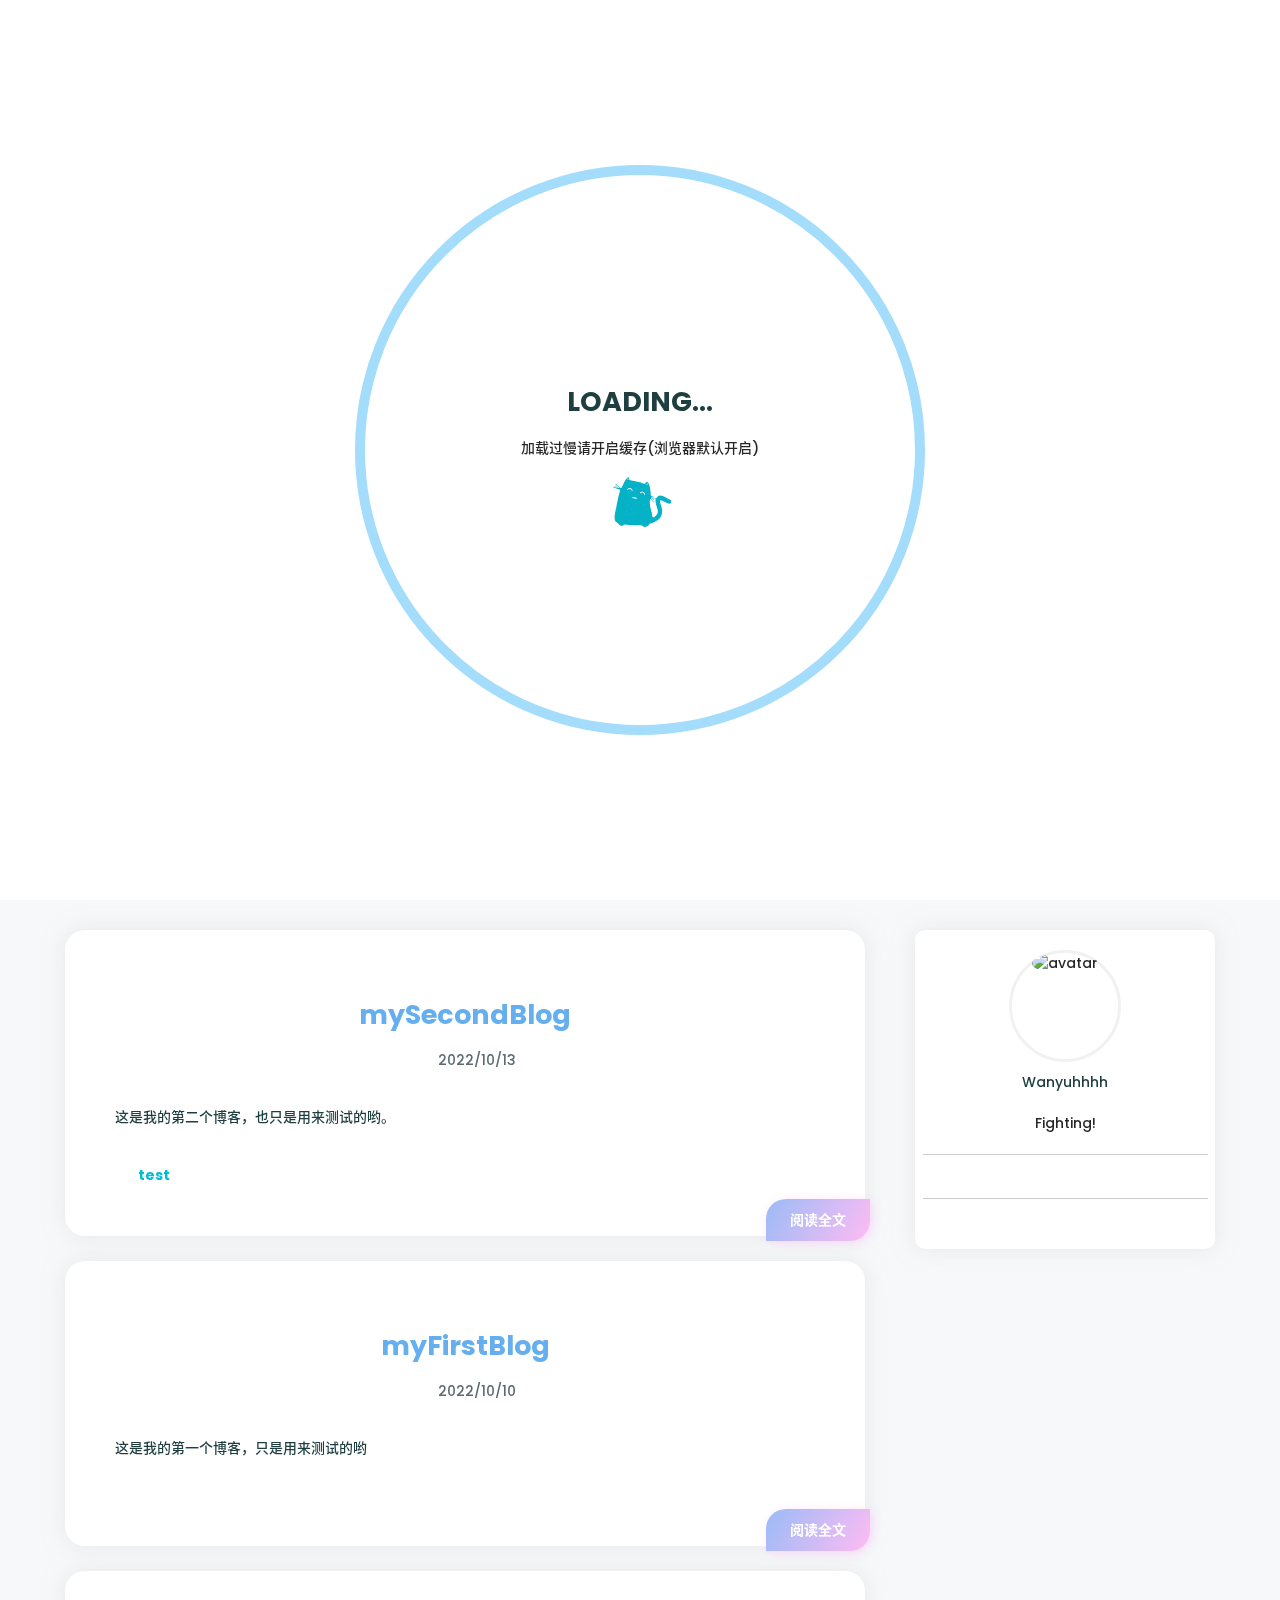
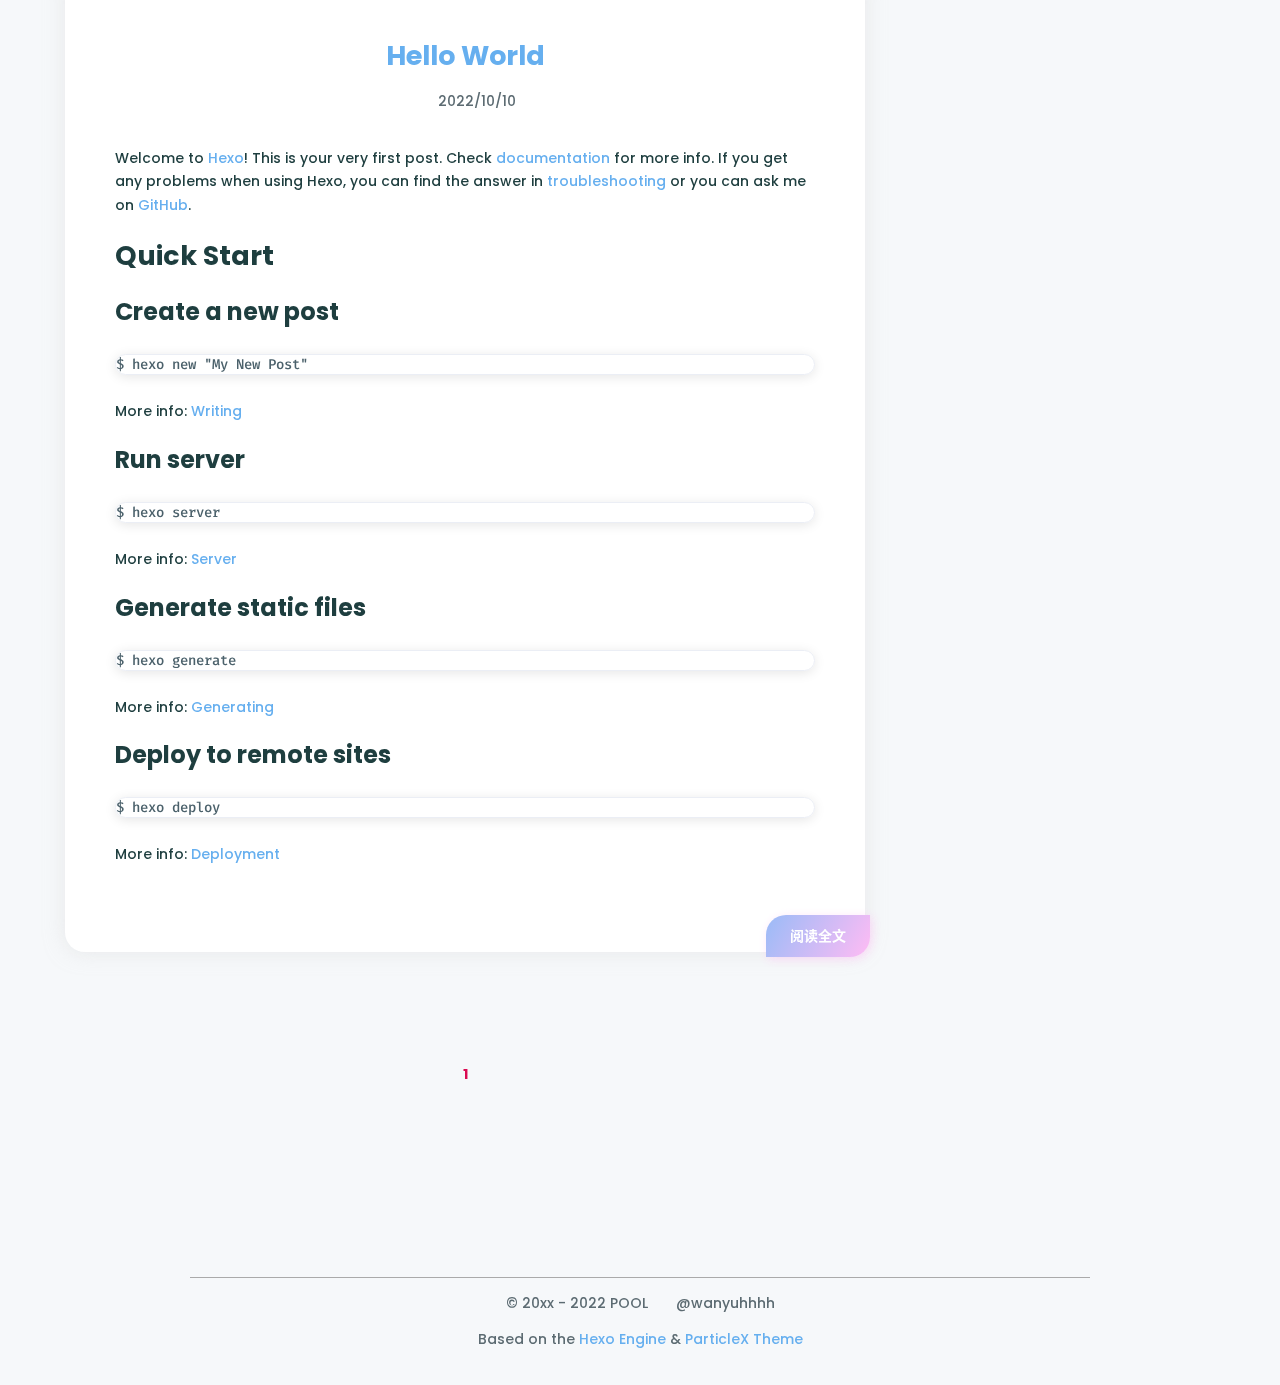
==== commit 63ace338: "Site updated: 2022-10-15 17:13:50" ====
--- a/index.html
+++ b/index.html
@@ -1,494 +1,334 @@
+
 <!DOCTYPE html>
 <html lang="zh-CN">
-<head>
-  <meta charset="UTF-8">
-<meta name="viewport" content="width=device-width, initial-scale=1, maximum-scale=2">
-<meta name="theme-color" content="#222">
-<meta name="generator" content="Hexo 5.4.2">
-  <link rel="apple-touch-icon" sizes="180x180" href="/images/apple-touch-icon-next.png">
-  <link rel="icon" type="image/png" sizes="32x32" href="/images/favicon-32x32-next.png">
-  <link rel="icon" type="image/png" sizes="16x16" href="/images/favicon-16x16-next.png">
-  <link rel="mask-icon" href="/images/logo.svg" color="#222">
-
-<link rel="stylesheet" href="/css/main.css">
-
-
-<link rel="stylesheet" href="/lib/font-awesome/css/all.min.css">
-
-<script id="hexo-configurations">
-    var NexT = window.NexT || {};
-    var CONFIG = {"hostname":"example.com","root":"/","scheme":"Pisces","version":"7.8.0","exturl":false,"sidebar":{"position":"left","display":"post","padding":18,"offset":12,"onmobile":false},"copycode":{"enable":false,"show_result":false,"style":null},"back2top":{"enable":true,"sidebar":false,"scrollpercent":false},"bookmark":{"enable":false,"color":"#222","save":"auto"},"fancybox":false,"mediumzoom":false,"lazyload":false,"pangu":false,"comments":{"style":"tabs","active":null,"storage":true,"lazyload":false,"nav":null},"algolia":{"hits":{"per_page":10},"labels":{"input_placeholder":"Search for Posts","hits_empty":"We didn't find any results for the search: ${query}","hits_stats":"${hits} results found in ${time} ms"}},"localsearch":{"enable":false,"trigger":"auto","top_n_per_article":1,"unescape":false,"preload":false},"motion":{"enable":true,"async":false,"transition":{"post_block":"fadeIn","post_header":"slideDownIn","post_body":"slideDownIn","coll_header":"slideLeftIn","sidebar":"slideUpIn"}}};
-  </script>
-
-  <meta name="description" content="let&#39;s go fishing">
-<meta property="og:type" content="website">
-<meta property="og:title" content="POOL">
-<meta property="og:url" content="http://example.com/index.html">
-<meta property="og:site_name" content="POOL">
-<meta property="og:description" content="let&#39;s go fishing">
-<meta property="og:locale" content="zh_CN">
-<meta property="article:author" content="hun">
-<meta name="twitter:card" content="summary">
-
-<link rel="canonical" href="http://example.com/">
-
-
-<script id="page-configurations">
-  // https://hexo.io/docs/variables.html
-  CONFIG.page = {
-    sidebar: "",
-    isHome : true,
-    isPost : false,
-    lang   : 'zh-CN'
-  };
-</script>
-
-  <title>POOL</title>
-  
-
-
-
-
-
-
-  <noscript>
-  <style>
-  .use-motion .brand,
-  .use-motion .menu-item,
-  .sidebar-inner,
-  .use-motion .post-block,
-  .use-motion .pagination,
-  .use-motion .comments,
-  .use-motion .post-header,
-  .use-motion .post-body,
-  .use-motion .collection-header { opacity: initial; }
-
-  .use-motion .site-title,
-  .use-motion .site-subtitle {
-    opacity: initial;
-    top: initial;
-  }
-
-  .use-motion .logo-line-before i { left: initial; }
-  .use-motion .logo-line-after i { right: initial; }
-  </style>
-</noscript>
-
-</head>
-
-<body itemscope itemtype="http://schema.org/WebPage">
-  <div class="container use-motion">
-    <div class="headband"></div>
-
-    <header class="header" itemscope itemtype="http://schema.org/WPHeader">
-      <div class="header-inner"><div class="site-brand-container">
-  <div class="site-nav-toggle">
-    <div class="toggle" aria-label="切换导航栏">
-      <span class="toggle-line toggle-line-first"></span>
-      <span class="toggle-line toggle-line-middle"></span>
-      <span class="toggle-line toggle-line-last"></span>
-    </div>
-  </div>
-
-  <div class="site-meta">
-
-    <a href="/" class="brand" rel="start">
-      <span class="logo-line-before"><i></i></span>
-      <h1 class="site-title">POOL</h1>
-      <span class="logo-line-after"><i></i></span>
-    </a>
-  </div>
-
-  <div class="site-nav-right">
-    <div class="toggle popup-trigger">
-    </div>
-  </div>
+    <head>
+        <meta charset="UTF-8">
+        <meta name="viewport" content="width=device-width,initial-scale=1.0,maximum-scale=1.0,user-scalable=0">
+        <title>POOL</title>
+        <meta name="author" content="wanyuhhhh">
+        <meta name="description" content="let's go fishing">
+        <meta name="keywords" content="">
+        <link rel="icon" href="https://ts1.cn.mm.bing.net/th/id/R-C.f2293c42956eef935e0d5bc5847de541?rik=%2bUi9WuIiJqAoXA&riu=http%3a%2f%2fimg.crcz.com%2fallimg%2f202002%2f18%2f1582021867927765.jpg&ehk=Uf33Okox%2fZy34DQ9Ba4HXjGbDu9Jdu%2bsRdsVUHvnSa0%3d&risl=&pid=ImgRaw&r=0&sres=1&sresct=1">
+        <script src="https://cdn.staticfile.org/instant.page/5.1.0/instantpage.min.js" type="module"></script>
+        <script src="https://cdn.staticfile.org/font-awesome/6.2.0/js/all.min.js"></script>
+        
+        <link rel="stylesheet" href="/css/fonts.min.css">
+        <link rel="stylesheet" href="/css/particlex.css">
+        
+        <script src="https://cdn.staticfile.org/vue/3.2.33/vue.global.prod.min.js"></script>
+    <meta name="generator" content="Hexo 5.4.2"></head>
+    <body>
+        <div id="loading" style="height:100vh;width:100vw;position:fixed;display:flex;z-index:200;justify-content:space-between;background:#fff;transition:opacity 0.3s ease-out"><div style="position:fixed;height:100vh;width:100vw;display:flex;justify-content:center;align-items:center"><div id="loadcontent" style="width:50vmin;height:50vmin;padding:50px;border-radius:50%;display:flex;justify-content:center;align-items:center;border:solid 10px #a3ddfb;text-align:center"><div><h2>LOADING...</h2><p style="word-break:keep-all">加载过慢请开启缓存(浏览器默认开启)</p><div><img alt="loading" src="/loading.gif"></div></div></div></div></div>
+        <div id="layout">
+            <i data-fa-symbol="calendar-solid" class="fa-solid fa-calendar fa-fw"></i>
+            <i data-fa-symbol="bookmark-solid" class="fa-solid fa-bookmark fa-fw"></i>
+            <i data-fa-symbol="tags-solid" class="fa-solid fa-tags fa-fw"></i>
+            <transition name="into">
+                <div v-show="show_page" style="display: -not-none">
+                    <div id="menu_show">
+                         
+<nav id="menu">
+    <div class="desktop-menu">
+        <a href="/">
+            <span class="title">POOL</span>
+        </a>
+        
+        <a href="/">
+            <i class="fa-solid fa-house fa-fw"></i>
+            <span>&ensp;home</span>
+        </a>
+        
+        <a href="/about">
+            <i class="fa-solid fa-id-card fa-fw"></i>
+            <span>&ensp;about</span>
+        </a>
+        
+        <a href="/archives">
+            <i class="fa-solid fa-box-archive fa-fw"></i>
+            <span>&ensp;archives</span>
+        </a>
+        
+        <a href="/categories">
+            <i class="fa-solid fa-bookmark fa-fw"></i>
+            <span>&ensp;categories</span>
+        </a>
+        
+        <a href="/tags">
+            <i class="fa-solid fa-tags fa-fw"></i>
+            <span>&ensp;tags</span>
+        </a>
+        
+    </div>
+    <div :class="'phone-menu ' + menu_show" id="phone-menu">
+        <div class="curtain" @click="menu_show = !menu_show" v-show="menu_show"></div>
+        <div :class="'title'" @click="menu_show = !menu_show">
+            <i class="fa-solid fa-bars fa-fw"></i>
+            <span>&emsp;POOL</span>
+        </div>
+        <transition name="slide">
+        <div class="items" v-show="menu_show">
+            
+            <a href="/">
+                <div class="item">
+                    <div style="min-width: 20px; max-width: 50px; width: 10%">
+                        <i class="fa-solid fa-house fa-fw"></i>
+                    </div>
+                    <div style="min-width: 100px; max-width: 150%; width: 20%">home</div>
+                </div>
+            </a>
+            
+            <a href="/about">
+                <div class="item">
+                    <div style="min-width: 20px; max-width: 50px; width: 10%">
+                        <i class="fa-solid fa-id-card fa-fw"></i>
+                    </div>
+                    <div style="min-width: 100px; max-width: 150%; width: 20%">about</div>
+                </div>
+            </a>
+            
+            <a href="/archives">
+                <div class="item">
+                    <div style="min-width: 20px; max-width: 50px; width: 10%">
+                        <i class="fa-solid fa-box-archive fa-fw"></i>
+                    </div>
+                    <div style="min-width: 100px; max-width: 150%; width: 20%">archives</div>
+                </div>
+            </a>
+            
+            <a href="/categories">
+                <div class="item">
+                    <div style="min-width: 20px; max-width: 50px; width: 10%">
+                        <i class="fa-solid fa-bookmark fa-fw"></i>
+                    </div>
+                    <div style="min-width: 100px; max-width: 150%; width: 20%">categories</div>
+                </div>
+            </a>
+            
+            <a href="/tags">
+                <div class="item">
+                    <div style="min-width: 20px; max-width: 50px; width: 10%">
+                        <i class="fa-solid fa-tags fa-fw"></i>
+                    </div>
+                    <div style="min-width: 100px; max-width: 150%; width: 20%">tags</div>
+                </div>
+            </a>
+            
+        </div>
+        </transition>
+    </div>
+</nav>
+                    </div>
+                    <div id="main">
+                        <div id="home-head">
+    <div id="home-background" style="background-image: url(https://ts1.cn.mm.bing.net/th/id/R-C.b91ec7381b03b50f0e4ede69a06c84d7?rik=IpXUSCuxQGDpvQ&riu=http%3a%2f%2fimage.qianye88.com%2fpic%2fdce3b6953a325bdbe57242ac7d8dac83&ehk=wRQvCdte5CH6pp1cUn0WUhA9VobW%2bX212C%2brn3w4HaI%3d&risl=&pid=ImgRaw&r=0)"></div>
+    
+    <div id="home-info" class="home-info" @click="home_click">
+        <span class="loop"></span>
+        <span class="loop"></span>
+        <span class="loop"></span>
+        <span class="loop"></span>
+        <span class="info">
+            <div class="wrap">
+                <h1>POOL</h1>
+                <h3></h3>
+                <h5>let&#39;s go fishing</h5>
+            </div>
+        </span>
+    </div>
+    
+</div>
+
+<div id="home-posts-wrap" class="">
+    <div id="home-posts">
+        <div id="posts">
+            
+
+<div class="post">
+    <a href="/2022/10/13/mySecondBlog/">
+        <h2 class="post-title">mySecondBlog</h2>
+    </a>
+    <div class="category-and-date">
+        
+        <span class="date">
+            <span class="icon">
+                <svg class="fa-icon"><use xlink:href="#calendar-solid"></use></svg>
+            </span>
+            2022/10/13
+        </span>
+    </div>
+    <div class="excerpt">
+        <div class="content" v-pre>
+            
+            <p>这是我的第二个博客，也只是用来测试的哟。</p>
+
+            
+        </div>
+    </div>
+    <div class="post-tags">
+        
+        <span class="icon">
+            <svg class="fa-icon"><use xlink:href="#tags-solid"></use></svg>
+        </span>
+        
+        
+        <span class="tag">
+            
+            <a href="/tags/test/" style="color: #00bcd4">
+                test
+            </a>
+        </span>
+        
+    </div>
+    <a href="/2022/10/13/mySecondBlog/" class="go-post">阅读全文</a>
+</div>
+
+<div class="post">
+    <a href="/2022/10/10/myFirstBlog/">
+        <h2 class="post-title">myFirstBlog</h2>
+    </a>
+    <div class="category-and-date">
+        
+        <span class="date">
+            <span class="icon">
+                <svg class="fa-icon"><use xlink:href="#calendar-solid"></use></svg>
+            </span>
+            2022/10/10
+        </span>
+    </div>
+    <div class="excerpt">
+        <div class="content" v-pre>
+            
+            <p>这是我的第一个博客，只是用来测试的哟</p>
+
+            
+        </div>
+    </div>
+    <div class="post-tags">
+        
+        
+    </div>
+    <a href="/2022/10/10/myFirstBlog/" class="go-post">阅读全文</a>
+</div>
+
+<div class="post">
+    <a href="/2022/10/10/hello-world/">
+        <h2 class="post-title">Hello World</h2>
+    </a>
+    <div class="category-and-date">
+        
+        <span class="date">
+            <span class="icon">
+                <svg class="fa-icon"><use xlink:href="#calendar-solid"></use></svg>
+            </span>
+            2022/10/10
+        </span>
+    </div>
+    <div class="excerpt">
+        <div class="content" v-pre>
+            
+            <p>Welcome to <a target="_blank" rel="noopener" href="https://hexo.io/">Hexo</a>! This is your very first post. Check <a target="_blank" rel="noopener" href="https://hexo.io/docs/">documentation</a> for more info. If you get any problems when using Hexo, you can find the answer in <a target="_blank" rel="noopener" href="https://hexo.io/docs/troubleshooting.html">troubleshooting</a> or you can ask me on <a target="_blank" rel="noopener" href="https://github.com/hexojs/hexo/issues">GitHub</a>.</p>
+<h2 id="Quick-Start"><a href="#Quick-Start" class="headerlink" title="Quick Start"></a>Quick Start</h2><h3 id="Create-a-new-post"><a href="#Create-a-new-post" class="headerlink" title="Create a new post"></a>Create a new post</h3><pre><code class="bash">$ hexo new &quot;My New Post&quot;
+</code></pre>
+<p>More info: <a target="_blank" rel="noopener" href="https://hexo.io/docs/writing.html">Writing</a></p>
+<h3 id="Run-server"><a href="#Run-server" class="headerlink" title="Run server"></a>Run server</h3><pre><code class="bash">$ hexo server
+</code></pre>
+<p>More info: <a target="_blank" rel="noopener" href="https://hexo.io/docs/server.html">Server</a></p>
+<h3 id="Generate-static-files"><a href="#Generate-static-files" class="headerlink" title="Generate static files"></a>Generate static files</h3><pre><code class="bash">$ hexo generate
+</code></pre>
+<p>More info: <a target="_blank" rel="noopener" href="https://hexo.io/docs/generating.html">Generating</a></p>
+<h3 id="Deploy-to-remote-sites"><a href="#Deploy-to-remote-sites" class="headerlink" title="Deploy to remote sites"></a>Deploy to remote sites</h3><pre><code class="bash">$ hexo deploy
+</code></pre>
+<p>More info: <a target="_blank" rel="noopener" href="https://hexo.io/docs/one-command-deployment.html">Deployment</a></p>
+
+            
+        </div>
+    </div>
+    <div class="post-tags">
+        
+        
+    </div>
+    <a href="/2022/10/10/hello-world/" class="go-post">阅读全文</a>
+</div>
+
+             
+<div class="page-current">
+    <div class="prev">
+        
+    </div>
+    <div class="page-index">
+        
+        <span class="current">
+            1
+        </span>
+        
+    </div>
+    <div class="next">
+        
+    </div>
+</div>
+        </div>
+    </div>
+    
+    <div id="home-card">
+        <div id="card-div">
+    <div class="card-style" style="width: 300px">
+        <div class="avatar">
+            <img src="https://ts1.cn.mm.bing.net/th/id/R-C.f2293c42956eef935e0d5bc5847de541?rik=%2bUi9WuIiJqAoXA&riu=http%3a%2f%2fimg.crcz.com%2fallimg%2f202002%2f18%2f1582021867927765.jpg&ehk=Uf33Okox%2fZy34DQ9Ba4HXjGbDu9Jdu%2bsRdsVUHvnSa0%3d&risl=&pid=ImgRaw&r=0&sres=1&sresct=1 " alt="avatar">
+        </div>
+        <div class="name">
+            wanyuhhhh
+        </div>
+        <div class="descriptions">
+            
+            <div class="description">
+                Fighting!
+            </div>
+            
+        </div>
+        <div class="icon-links">
+            
+            <span class="icon-link">
+                <a target="_blank" rel="noopener" href="https://github.com/wanyuhhhh">
+                    <i class="fa-http://www.w3.org/2000/svg fa-svg-inline--fa fa-github fa-fw fa-fw"></i>
+                </a>
+            </span>
+            
+        </div>
+        <div class="friend-links">
+            
+        </div>
+    </div>
+</div>
+    </div>
+    
 </div>
-
-
-
-
-<nav class="site-nav">
-  <ul id="menu" class="main-menu menu">
-        <li class="menu-item menu-item-home">
-
-    <a href="/" rel="section"><i class="fa fa-home fa-fw"></i>首页</a>
-
-  </li>
-        <li class="menu-item menu-item-archives">
-
-    <a href="/archives/" rel="section"><i class="fa fa-archive fa-fw"></i>归档</a>
-
-  </li>
-  </ul>
-</nav>
-
-
-
-
-</div>
-    </header>
-
-    
-  <div class="back-to-top">
-    <i class="fa fa-arrow-up"></i>
-    <span>0%</span>
-  </div>
-
-
-    <main class="main">
-      <div class="main-inner">
-        <div class="content-wrap">
-          
-
-          <div class="content index posts-expand">
-            
-      
-  
-  
-  <article itemscope itemtype="http://schema.org/Article" class="post-block" lang="zh-CN">
-    <link itemprop="mainEntityOfPage" href="http://example.com/2022/10/13/mySecondBlog/">
-
-    <span hidden itemprop="author" itemscope itemtype="http://schema.org/Person">
-      <meta itemprop="image" content="/images/avatar.gif">
-      <meta itemprop="name" content="hun">
-      <meta itemprop="description" content="let's go fishing">
-    </span>
-
-    <span hidden itemprop="publisher" itemscope itemtype="http://schema.org/Organization">
-      <meta itemprop="name" content="POOL">
-    </span>
-      <header class="post-header">
-        <h2 class="post-title" itemprop="name headline">
-          
-            <a href="/2022/10/13/mySecondBlog/" class="post-title-link" itemprop="url">mySecondBlog</a>
-        </h2>
-
-        <div class="post-meta">
-            <span class="post-meta-item">
-              <span class="post-meta-item-icon">
-                <i class="far fa-calendar"></i>
-              </span>
-              <span class="post-meta-item-text">发表于</span>
-              
-
-              <time title="创建时间：2022-10-13 12:54:57 / 修改时间：12:57:50" itemprop="dateCreated datePublished" datetime="2022-10-13T12:54:57+08:00">2022-10-13</time>
-            </span>
-
-          
-
+                         
+<footer id="footer">
+    <div class="footer-wrap">
+        <div>
+            © 20xx - 2022 POOL
+            <span class="footer-icon">
+                <i class="fa-solid fa-font-awesome fa-fw"></i>
+            </span>
+            @wanyuhhhh
+        </div>
+        <div></div>
+        <div>Based on the <a target="_blank" rel="noopener" href="https://hexo.io/">Hexo Engine</a> & <a
+                target="_blank" rel="noopener" href="https://github.com/argvchs/hexo-theme-particlex">ParticleX Theme</a></div>
+        
+    </div>
+</footer>
+                    </div>
+                </div>
+            </transition>
+            <div id="img_show">
+                <img id="img_content" alt="img_show">
+            </div>
         </div>
-      </header>
-
-    
-    
-    
-    <div class="post-body" itemprop="articleBody">
-
-      
-          <p>这是我的第二个博客，也只是用来测试的哟。</p>
-
-      
-    </div>
-
-    
-    
-    
-      <footer class="post-footer">
-        <div class="post-eof"></div>
-      </footer>
-  </article>
-  
-  
-  
-
-      
-  
-  
-  <article itemscope itemtype="http://schema.org/Article" class="post-block" lang="zh-CN">
-    <link itemprop="mainEntityOfPage" href="http://example.com/2022/10/10/myFirstBlog/">
-
-    <span hidden itemprop="author" itemscope itemtype="http://schema.org/Person">
-      <meta itemprop="image" content="/images/avatar.gif">
-      <meta itemprop="name" content="hun">
-      <meta itemprop="description" content="let's go fishing">
-    </span>
-
-    <span hidden itemprop="publisher" itemscope itemtype="http://schema.org/Organization">
-      <meta itemprop="name" content="POOL">
-    </span>
-      <header class="post-header">
-        <h2 class="post-title" itemprop="name headline">
-          
-            <a href="/2022/10/10/myFirstBlog/" class="post-title-link" itemprop="url">myFirstBlog</a>
-        </h2>
-
-        <div class="post-meta">
-            <span class="post-meta-item">
-              <span class="post-meta-item-icon">
-                <i class="far fa-calendar"></i>
-              </span>
-              <span class="post-meta-item-text">发表于</span>
-              
-
-              <time title="创建时间：2022-10-10 17:05:57 / 修改时间：17:07:01" itemprop="dateCreated datePublished" datetime="2022-10-10T17:05:57+08:00">2022-10-10</time>
-            </span>
-
-          
-
-        </div>
-      </header>
-
-    
-    
-    
-    <div class="post-body" itemprop="articleBody">
-
-      
-          <p>这是我的第一个博客，只是用来测试的哟</p>
-
-      
-    </div>
-
-    
-    
-    
-      <footer class="post-footer">
-        <div class="post-eof"></div>
-      </footer>
-  </article>
-  
-  
-  
-
-      
-  
-  
-  <article itemscope itemtype="http://schema.org/Article" class="post-block" lang="zh-CN">
-    <link itemprop="mainEntityOfPage" href="http://example.com/2022/10/10/hello-world/">
-
-    <span hidden itemprop="author" itemscope itemtype="http://schema.org/Person">
-      <meta itemprop="image" content="/images/avatar.gif">
-      <meta itemprop="name" content="hun">
-      <meta itemprop="description" content="let's go fishing">
-    </span>
-
-    <span hidden itemprop="publisher" itemscope itemtype="http://schema.org/Organization">
-      <meta itemprop="name" content="POOL">
-    </span>
-      <header class="post-header">
-        <h2 class="post-title" itemprop="name headline">
-          
-            <a href="/2022/10/10/hello-world/" class="post-title-link" itemprop="url">Hello World</a>
-        </h2>
-
-        <div class="post-meta">
-            <span class="post-meta-item">
-              <span class="post-meta-item-icon">
-                <i class="far fa-calendar"></i>
-              </span>
-              <span class="post-meta-item-text">发表于</span>
-              
-
-              <time title="创建时间：2022-10-10 14:31:17 / 修改时间：14:30:12" itemprop="dateCreated datePublished" datetime="2022-10-10T14:31:17+08:00">2022-10-10</time>
-            </span>
-
-          
-
-        </div>
-      </header>
-
-    
-    
-    
-    <div class="post-body" itemprop="articleBody">
-
-      
-          <p>Welcome to <a target="_blank" rel="noopener" href="https://hexo.io/">Hexo</a>! This is your very first post. Check <a target="_blank" rel="noopener" href="https://hexo.io/docs/">documentation</a> for more info. If you get any problems when using Hexo, you can find the answer in <a target="_blank" rel="noopener" href="https://hexo.io/docs/troubleshooting.html">troubleshooting</a> or you can ask me on <a target="_blank" rel="noopener" href="https://github.com/hexojs/hexo/issues">GitHub</a>.</p>
-<h2 id="Quick-Start"><a href="#Quick-Start" class="headerlink" title="Quick Start"></a>Quick Start</h2><h3 id="Create-a-new-post"><a href="#Create-a-new-post" class="headerlink" title="Create a new post"></a>Create a new post</h3><figure class="highlight bash"><table><tr><td class="gutter"><pre><span class="line">1</span><br></pre></td><td class="code"><pre><span class="line">$ hexo new <span class="string">&quot;My New Post&quot;</span></span><br></pre></td></tr></table></figure>
-
-<p>More info: <a target="_blank" rel="noopener" href="https://hexo.io/docs/writing.html">Writing</a></p>
-<h3 id="Run-server"><a href="#Run-server" class="headerlink" title="Run server"></a>Run server</h3><figure class="highlight bash"><table><tr><td class="gutter"><pre><span class="line">1</span><br></pre></td><td class="code"><pre><span class="line">$ hexo server</span><br></pre></td></tr></table></figure>
-
-<p>More info: <a target="_blank" rel="noopener" href="https://hexo.io/docs/server.html">Server</a></p>
-<h3 id="Generate-static-files"><a href="#Generate-static-files" class="headerlink" title="Generate static files"></a>Generate static files</h3><figure class="highlight bash"><table><tr><td class="gutter"><pre><span class="line">1</span><br></pre></td><td class="code"><pre><span class="line">$ hexo generate</span><br></pre></td></tr></table></figure>
-
-<p>More info: <a target="_blank" rel="noopener" href="https://hexo.io/docs/generating.html">Generating</a></p>
-<h3 id="Deploy-to-remote-sites"><a href="#Deploy-to-remote-sites" class="headerlink" title="Deploy to remote sites"></a>Deploy to remote sites</h3><figure class="highlight bash"><table><tr><td class="gutter"><pre><span class="line">1</span><br></pre></td><td class="code"><pre><span class="line">$ hexo deploy</span><br></pre></td></tr></table></figure>
-
-<p>More info: <a target="_blank" rel="noopener" href="https://hexo.io/docs/one-command-deployment.html">Deployment</a></p>
-
-      
-    </div>
-
-    
-    
-    
-      <footer class="post-footer">
-        <div class="post-eof"></div>
-      </footer>
-  </article>
-  
-  
-  
-
-
-  
-
-
-
-          </div>
-          
-
-<script>
-  window.addEventListener('tabs:register', () => {
-    let { activeClass } = CONFIG.comments;
-    if (CONFIG.comments.storage) {
-      activeClass = localStorage.getItem('comments_active') || activeClass;
-    }
-    if (activeClass) {
-      let activeTab = document.querySelector(`a[href="#comment-${activeClass}"]`);
-      if (activeTab) {
-        activeTab.click();
-      }
-    }
-  });
-  if (CONFIG.comments.storage) {
-    window.addEventListener('tabs:click', event => {
-      if (!event.target.matches('.tabs-comment .tab-content .tab-pane')) return;
-      let commentClass = event.target.classList[1];
-      localStorage.setItem('comments_active', commentClass);
-    });
-  }
-</script>
-
-        </div>
-          
-  
-  <div class="toggle sidebar-toggle">
-    <span class="toggle-line toggle-line-first"></span>
-    <span class="toggle-line toggle-line-middle"></span>
-    <span class="toggle-line toggle-line-last"></span>
-  </div>
-
-  <aside class="sidebar">
-    <div class="sidebar-inner">
-
-      <ul class="sidebar-nav motion-element">
-        <li class="sidebar-nav-toc">
-          文章目录
-        </li>
-        <li class="sidebar-nav-overview">
-          站点概览
-        </li>
-      </ul>
-
-      <!--noindex-->
-      <div class="post-toc-wrap sidebar-panel">
-      </div>
-      <!--/noindex-->
-
-      <div class="site-overview-wrap sidebar-panel">
-        <div class="site-author motion-element" itemprop="author" itemscope itemtype="http://schema.org/Person">
-  <p class="site-author-name" itemprop="name">hun</p>
-  <div class="site-description" itemprop="description">let's go fishing</div>
-</div>
-<div class="site-state-wrap motion-element">
-  <nav class="site-state">
-      <div class="site-state-item site-state-posts">
-          <a href="/archives/">
-        
-          <span class="site-state-item-count">3</span>
-          <span class="site-state-item-name">日志</span>
-        </a>
-      </div>
-      <div class="site-state-item site-state-tags">
-        <span class="site-state-item-count">1</span>
-        <span class="site-state-item-name">标签</span>
-      </div>
-  </nav>
-</div>
-
-
-
-      </div>
-
-    </div>
-  </aside>
-  <div id="sidebar-dimmer"></div>
-
-
-      </div>
-    </main>
-
-    <footer class="footer">
-      <div class="footer-inner">
+        <script src="https://cdn.staticfile.org/highlight.js/11.5.1/highlight.min.js"></script>
+        <script src="/js/particlex.js"></script>
+        <script src="/js/showimg.js"></script>
         
 
-        
-
-<div class="copyright">
-  
-  &copy; 
-  <span itemprop="copyrightYear">2022</span>
-  <span class="with-love">
-    <i class="fa fa-heart"></i>
-  </span>
-  <span class="author" itemprop="copyrightHolder">hun</span>
-</div>
-  <div class="powered-by">由 <a href="https://hexo.io/" class="theme-link" rel="noopener" target="_blank">Hexo</a> & <a href="https://pisces.theme-next.org/" class="theme-link" rel="noopener" target="_blank">NexT.Pisces</a> 强力驱动
-  </div>
-
-        
-
-
-
-
-
-
-
-
-      </div>
-    </footer>
-  </div>
-
-  
-  <script src="/lib/anime.min.js"></script>
-  <script src="/lib/velocity/velocity.min.js"></script>
-  <script src="/lib/velocity/velocity.ui.min.js"></script>
-
-<script src="/js/utils.js"></script>
-
-<script src="/js/motion.js"></script>
-
-
-<script src="/js/schemes/pisces.js"></script>
-
-
-<script src="/js/next-boot.js"></script>
-
-
-
-
-  
-
-
-
-
-
-
-
-
-
-
-
-
-
-
-
-  
-
-  
-
-</body>
-</html>
+    </body>
+</html>--- a/css/fonts.min.css
+++ b/css/fonts.min.css
@@ -0,0 +1 @@
+@font-face{font-family:'Fira Code';font-style:normal;font-weight:300;font-display:swap;src:url(fonts/firacode/v17/uU9NCBsR6Z2vfE9aq3bh0NSDulI.woff2) format('woff2');unicode-range:U+0460-052F,U+1C80-1C88,U+20B4,U+2DE0-2DFF,U+A640-A69F,U+FE2E-FE2F}@font-face{font-family:'Fira Code';font-style:normal;font-weight:300;font-display:swap;src:url(fonts/firacode/v17/uU9NCBsR6Z2vfE9aq3bh2dSDulI.woff2) format('woff2');unicode-range:U+0400-045F,U+0490-0491,U+04B0-04B1,U+2116}@font-face{font-family:'Fira Code';font-style:normal;font-weight:300;font-display:swap;src:url(fonts/firacode/v17/uU9NCBsR6Z2vfE9aq3bh0dSDulI.woff2) format('woff2');unicode-range:U+1F00-1FFF}@font-face{font-family:'Fira Code';font-style:normal;font-weight:300;font-display:swap;src:url(fonts/firacode/v17/uU9NCBsR6Z2vfE9aq3bh3tSDulI.woff2) format('woff2');unicode-range:U+0370-03FF}@font-face{font-family:'Fira Code';font-style:normal;font-weight:300;font-display:swap;src:url(fonts/firacode/v17/uU9NCBsR6Z2vfE9aq3bh09SDulI.woff2) format('woff2');unicode-range:U+0100-024F,U+0259,U+1E00-1EFF,U+2020,U+20A0-20AB,U+20AD-20CF,U+2113,U+2C60-2C7F,U+A720-A7FF}@font-face{font-family:'Fira Code';font-style:normal;font-weight:300;font-display:swap;src:url(fonts/firacode/v17/uU9NCBsR6Z2vfE9aq3bh3dSD.woff2) format('woff2');unicode-range:U+0000-00FF,U+0131,U+0152-0153,U+02BB-02BC,U+02C6,U+02DA,U+02DC,U+2000-206F,U+2074,U+20AC,U+2122,U+2191,U+2193,U+2212,U+2215,U+FEFF,U+FFFD}@font-face{font-family:'Fira Code';font-style:normal;font-weight:400;font-display:swap;src:url(fonts/firacode/v17/uU9NCBsR6Z2vfE9aq3bh0NSDulI.woff2) format('woff2');unicode-range:U+0460-052F,U+1C80-1C88,U+20B4,U+2DE0-2DFF,U+A640-A69F,U+FE2E-FE2F}@font-face{font-family:'Fira Code';font-style:normal;font-weight:400;font-display:swap;src:url(fonts/firacode/v17/uU9NCBsR6Z2vfE9aq3bh2dSDulI.woff2) format('woff2');unicode-range:U+0400-045F,U+0490-0491,U+04B0-04B1,U+2116}@font-face{font-family:'Fira Code';font-style:normal;font-weight:400;font-display:swap;src:url(fonts/firacode/v17/uU9NCBsR6Z2vfE9aq3bh0dSDulI.woff2) format('woff2');unicode-range:U+1F00-1FFF}@font-face{font-family:'Fira Code';font-style:normal;font-weight:400;font-display:swap;src:url(fonts/firacode/v17/uU9NCBsR6Z2vfE9aq3bh3tSDulI.woff2) format('woff2');unicode-range:U+0370-03FF}@font-face{font-family:'Fira Code';font-style:normal;font-weight:400;font-display:swap;src:url(fonts/firacode/v17/uU9NCBsR6Z2vfE9aq3bh09SDulI.woff2) format('woff2');unicode-range:U+0100-024F,U+0259,U+1E00-1EFF,U+2020,U+20A0-20AB,U+20AD-20CF,U+2113,U+2C60-2C7F,U+A720-A7FF}@font-face{font-family:'Fira Code';font-style:normal;font-weight:400;font-display:swap;src:url(fonts/firacode/v17/uU9NCBsR6Z2vfE9aq3bh3dSD.woff2) format('woff2');unicode-range:U+0000-00FF,U+0131,U+0152-0153,U+02BB-02BC,U+02C6,U+02DA,U+02DC,U+2000-206F,U+2074,U+20AC,U+2122,U+2191,U+2193,U+2212,U+2215,U+FEFF,U+FFFD}@font-face{font-family:'Fira Code';font-style:normal;font-weight:500;font-display:swap;src:url(fonts/firacode/v17/uU9NCBsR6Z2vfE9aq3bh0NSDulI.woff2) format('woff2');unicode-range:U+0460-052F,U+1C80-1C88,U+20B4,U+2DE0-2DFF,U+A640-A69F,U+FE2E-FE2F}@font-face{font-family:'Fira Code';font-style:normal;font-weight:500;font-display:swap;src:url(fonts/firacode/v17/uU9NCBsR6Z2vfE9aq3bh2dSDulI.woff2) format('woff2');unicode-range:U+0400-045F,U+0490-0491,U+04B0-04B1,U+2116}@font-face{font-family:'Fira Code';font-style:normal;font-weight:500;font-display:swap;src:url(fonts/firacode/v17/uU9NCBsR6Z2vfE9aq3bh0dSDulI.woff2) format('woff2');unicode-range:U+1F00-1FFF}@font-face{font-family:'Fira Code';font-style:normal;font-weight:500;font-display:swap;src:url(fonts/firacode/v17/uU9NCBsR6Z2vfE9aq3bh3tSDulI.woff2) format('woff2');unicode-range:U+0370-03FF}@font-face{font-family:'Fira Code';font-style:normal;font-weight:500;font-display:swap;src:url(fonts/firacode/v17/uU9NCBsR6Z2vfE9aq3bh09SDulI.woff2) format('woff2');unicode-range:U+0100-024F,U+0259,U+1E00-1EFF,U+2020,U+20A0-20AB,U+20AD-20CF,U+2113,U+2C60-2C7F,U+A720-A7FF}@font-face{font-family:'Fira Code';font-style:normal;font-weight:500;font-display:swap;src:url(fonts/firacode/v17/uU9NCBsR6Z2vfE9aq3bh3dSD.woff2) format('woff2');unicode-range:U+0000-00FF,U+0131,U+0152-0153,U+02BB-02BC,U+02C6,U+02DA,U+02DC,U+2000-206F,U+2074,U+20AC,U+2122,U+2191,U+2193,U+2212,U+2215,U+FEFF,U+FFFD}@font-face{font-family:'Fira Code';font-style:normal;font-weight:600;font-display:swap;src:url(fonts/firacode/v17/uU9NCBsR6Z2vfE9aq3bh0NSDulI.woff2) format('woff2');unicode-range:U+0460-052F,U+1C80-1C88,U+20B4,U+2DE0-2DFF,U+A640-A69F,U+FE2E-FE2F}@font-face{font-family:'Fira Code';font-style:normal;font-weight:600;font-display:swap;src:url(fonts/firacode/v17/uU9NCBsR6Z2vfE9aq3bh2dSDulI.woff2) format('woff2');unicode-range:U+0400-045F,U+0490-0491,U+04B0-04B1,U+2116}@font-face{font-family:'Fira Code';font-style:normal;font-weight:600;font-display:swap;src:url(fonts/firacode/v17/uU9NCBsR6Z2vfE9aq3bh0dSDulI.woff2) format('woff2');unicode-range:U+1F00-1FFF}@font-face{font-family:'Fira Code';font-style:normal;font-weight:600;font-display:swap;src:url(fonts/firacode/v17/uU9NCBsR6Z2vfE9aq3bh3tSDulI.woff2) format('woff2');unicode-range:U+0370-03FF}@font-face{font-family:'Fira Code';font-style:normal;font-weight:600;font-display:swap;src:url(fonts/firacode/v17/uU9NCBsR6Z2vfE9aq3bh09SDulI.woff2) format('woff2');unicode-range:U+0100-024F,U+0259,U+1E00-1EFF,U+2020,U+20A0-20AB,U+20AD-20CF,U+2113,U+2C60-2C7F,U+A720-A7FF}@font-face{font-family:'Fira Code';font-style:normal;font-weight:600;font-display:swap;src:url(fonts/firacode/v17/uU9NCBsR6Z2vfE9aq3bh3dSD.woff2) format('woff2');unicode-range:U+0000-00FF,U+0131,U+0152-0153,U+02BB-02BC,U+02C6,U+02DA,U+02DC,U+2000-206F,U+2074,U+20AC,U+2122,U+2191,U+2193,U+2212,U+2215,U+FEFF,U+FFFD}@font-face{font-family:'Fira Code';font-style:normal;font-weight:700;font-display:swap;src:url(fonts/firacode/v17/uU9NCBsR6Z2vfE9aq3bh0NSDulI.woff2) format('woff2');unicode-range:U+0460-052F,U+1C80-1C88,U+20B4,U+2DE0-2DFF,U+A640-A69F,U+FE2E-FE2F}@font-face{font-family:'Fira Code';font-style:normal;font-weight:700;font-display:swap;src:url(fonts/firacode/v17/uU9NCBsR6Z2vfE9aq3bh2dSDulI.woff2) format('woff2');unicode-range:U+0400-045F,U+0490-0491,U+04B0-04B1,U+2116}@font-face{font-family:'Fira Code';font-style:normal;font-weight:700;font-display:swap;src:url(fonts/firacode/v17/uU9NCBsR6Z2vfE9aq3bh0dSDulI.woff2) format('woff2');unicode-range:U+1F00-1FFF}@font-face{font-family:'Fira Code';font-style:normal;font-weight:700;font-display:swap;src:url(fonts/firacode/v17/uU9NCBsR6Z2vfE9aq3bh3tSDulI.woff2) format('woff2');unicode-range:U+0370-03FF}@font-face{font-family:'Fira Code';font-style:normal;font-weight:700;font-display:swap;src:url(fonts/firacode/v17/uU9NCBsR6Z2vfE9aq3bh09SDulI.woff2) format('woff2');unicode-range:U+0100-024F,U+0259,U+1E00-1EFF,U+2020,U+20A0-20AB,U+20AD-20CF,U+2113,U+2C60-2C7F,U+A720-A7FF}@font-face{font-family:'Fira Code';font-style:normal;font-weight:700;font-display:swap;src:url(fonts/firacode/v17/uU9NCBsR6Z2vfE9aq3bh3dSD.woff2) format('woff2');unicode-range:U+0000-00FF,U+0131,U+0152-0153,U+02BB-02BC,U+02C6,U+02DA,U+02DC,U+2000-206F,U+2074,U+20AC,U+2122,U+2191,U+2193,U+2212,U+2215,U+FEFF,U+FFFD}@font-face{font-family:'Noto Sans SC';font-style:normal;font-weight:100;font-display:swap;src:url(fonts/notosanssc/v25/k3kJo84MPvpLmixcA63oeALZTYKIsxH06N_zdmfq1OoODZD-nxggnlIfShWOMaIwVQNhqlw.4.woff2) format('woff2');unicode-range:U+1f1e9-1f1f5,U+1f1f7-1f1ff,U+1f21a,U+1f232,U+1f234-1f237,U+1f250-1f251,U+1f300,U+1f302-1f308,U+1f30a-1f311,U+1f315,U+1f319-1f320,U+1f324,U+1f327,U+1f32a,U+1f32c-1f32d,U+1f330-1f357,U+1f359-1f37e}@font-face{font-family:'Noto Sans SC';font-style:normal;font-weight:100;font-display:swap;src:url(fonts/notosanssc/v25/k3kJo84MPvpLmixcA63oeALZTYKIsxH06N_zdmfq1OoODZD-nxggnlIfShWOMaIwVQNhqlw.5.woff2) format('woff2');unicode-range:U+fee3,U+fef3,U+ff03-ff04,U+ff07,U+ff0a,U+ff17-ff19,U+ff1c-ff1d,U+ff20-ff3a,U+ff3c,U+ff3e-ff5b,U+ff5d,U+ff61-ff65,U+ff67-ff6a,U+ff6c,U+ff6f-ff78,U+ff7a-ff7d,U+ff80-ff84,U+ff86,U+ff89-ff8e,U+ff92,U+ff97-ff9b,U+ff9d-ff9f,U+ffe0-ffe4,U+ffe6,U+ffe9,U+ffeb,U+ffed,U+fffc,U+1f004,U+1f170-1f171,U+1f192-1f195,U+1f198-1f19a,U+1f1e6-1f1e8}@font-face{font-family:'Noto Sans SC';font-style:normal;font-weight:100;font-display:swap;src:url(fonts/notosanssc/v25/k3kJo84MPvpLmixcA63oeALZTYKIsxH06N_zdmfq1OoODZD-nxggnlIfShWOMaIwVQNhqlw.6.woff2) format('woff2');unicode-range:U+f0a7,U+f0b2,U+f0b7,U+f0c9,U+f0d8,U+f0da,U+f0dc-f0dd,U+f0e0,U+f0e6,U+f0eb,U+f0fc,U+f101,U+f104-f105,U+f107,U+f10b,U+f11b,U+f14b,U+f18a,U+f193,U+f1d6-f1d7,U+f244,U+f27a,U+f296,U+f2ae,U+f471,U+f4b3,U+f610-f611,U+f880-f881,U+f8ec,U+f8f5,U+f8ff,U+f901,U+f90a,U+f92c-f92d,U+f934,U+f937,U+f941,U+f965,U+f967,U+f969,U+f96b,U+f96f,U+f974,U+f978-f979,U+f97e,U+f981,U+f98a,U+f98e,U+f997,U+f99c,U+f9b2,U+f9b5,U+f9ba,U+f9be,U+f9ca,U+f9d0-f9d1,U+f9dd,U+f9e0-f9e1,U+f9e4,U+f9f7,U+fa00-fa01,U+fa08,U+fa0a,U+fa11,U+fb01-fb02,U+fdfc,U+fe0e,U+fe30-fe31,U+fe33-fe44,U+fe49-fe52,U+fe54-fe57,U+fe59-fe66,U+fe68-fe6b,U+fe8e,U+fe92-fe93,U+feae,U+feb8,U+fecb-fecc,U+fee0}@font-face{font-family:'Noto Sans SC';font-style:normal;font-weight:100;font-display:swap;src:url(fonts/notosanssc/v25/k3kJo84MPvpLmixcA63oeALZTYKIsxH06N_zdmfq1OoODZD-nxggnlIfShWOMaIwVQNhqlw.21.woff2) format('woff2');unicode-range:U+9f3d-9f3e,U+9f41,U+9f4a-9f4b,U+9f51-9f52,U+9f61-9f63,U+9f66-9f67,U+9f80-9f81,U+9f83,U+9f85-9f8d,U+9f90-9f91,U+9f94-9f96,U+9f98,U+9f9b-9f9c,U+9f9e,U+9fa0,U+9fa2,U+9ff4,U+a001,U+a007,U+a025,U+a046-a047,U+a057,U+a072,U+a078-a079,U+a083,U+a085,U+a100,U+a118,U+a132,U+a134,U+a1f4,U+a242,U+a4a6,U+a4aa,U+a4b0-a4b1,U+a4b3,U+a9c1-a9c2,U+ac00-ac01,U+ac04,U+ac08,U+ac10-ac11,U+ac13-ac16,U+ac19,U+ac1c-ac1d,U+ac24,U+ac70-ac71,U+ac74,U+ac77-ac78,U+ac80-ac81,U+ac83,U+ac8c,U+ac90,U+ac9f-aca0,U+aca8-aca9,U+acac,U+acb0,U+acbd,U+acc1,U+acc4,U+ace0-ace1,U+ace4,U+ace8,U+acf3,U+acf5,U+acfc-acfd,U+ad00,U+ad0c,U+ad11,U+ad1c,U+ad34,U+ad50,U+ad64,U+ad6c,U+ad70,U+ad74,U+ad7f,U+ad81,U+ad8c,U+adc0,U+adc8,U+addc,U+ade0,U+adf8-adf9,U+adfc,U+ae00,U+ae08-ae09,U+ae0b,U+ae30,U+ae34,U+ae38,U+ae40,U+ae4a,U+ae4c,U+ae54,U+ae68,U+aebc,U+aed8,U+af2c-af2d,U+af34}@font-face{font-family:'Noto Sans SC';font-style:normal;font-weight:100;font-display:swap;src:url(fonts/notosanssc/v25/k3kJo84MPvpLmixcA63oeALZTYKIsxH06N_zdmfq1OoODZD-nxggnlIfShWOMaIwVQNhqlw.22.woff2) format('woff2');unicode-range:U+9dfa,U+9e0a,U+9e11,U+9e1a,U+9e1e,U+9e20,U+9e22,U+9e28-9e2c,U+9e2e-9e33,U+9e35-9e3b,U+9e3e,U+9e40-9e44,U+9e46-9e4e,U+9e51,U+9e53,U+9e55-9e58,U+9e5a-9e5c,U+9e5e-9e63,U+9e66-9e6e,U+9e71,U+9e73,U+9e75,U+9e78-9e79,U+9e7c-9e7e,U+9e82,U+9e86-9e88,U+9e8b-9e8c,U+9e90-9e91,U+9e93,U+9e95,U+9e97,U+9e9d,U+9ea4-9ea5,U+9ea9-9eaa,U+9eb4-9eb5,U+9eb8-9eba,U+9ebc-9ebf,U+9ec3,U+9ec9,U+9ecd,U+9ed0,U+9ed2-9ed3,U+9ed5-9ed6,U+9ed9,U+9edc-9edd,U+9edf-9ee0,U+9ee2,U+9ee5,U+9ee7-9eea,U+9eef,U+9ef1,U+9ef3-9ef4,U+9ef6,U+9ef9,U+9efb-9efc,U+9efe,U+9f0b,U+9f0d,U+9f10,U+9f14,U+9f17,U+9f19,U+9f22,U+9f29,U+9f2c,U+9f2f,U+9f31,U+9f37,U+9f39}@font-face{font-family:'Noto Sans SC';font-style:normal;font-weight:100;font-display:swap;src:url(fonts/notosanssc/v25/k3kJo84MPvpLmixcA63oeALZTYKIsxH06N_zdmfq1OoODZD-nxggnlIfShWOMaIwVQNhqlw.23.woff2) format('woff2');unicode-range:U+9c3b,U+9c40,U+9c47-9c49,U+9c53,U+9c57,U+9c64,U+9c72,U+9c77-9c78,U+9c7b,U+9c7f-9c80,U+9c82-9c83,U+9c85-9c8c,U+9c8e-9c92,U+9c94-9c9b,U+9c9e-9ca3,U+9ca5-9ca7,U+9ca9,U+9cab,U+9cad-9cae,U+9cb1-9cb7,U+9cb9-9cbd,U+9cbf-9cc0,U+9cc3,U+9cc5-9cc7,U+9cc9-9cd1,U+9cd3-9cda,U+9cdc-9cdd,U+9cdf,U+9ce1-9ce3,U+9ce5,U+9ce9,U+9cee-9cef,U+9cf3-9cf4,U+9cf6,U+9cfc-9cfd,U+9d02,U+9d08-9d09,U+9d12,U+9d1b,U+9d1e,U+9d26,U+9d28,U+9d37,U+9d3b,U+9d3f,U+9d51,U+9d59,U+9d5c-9d5d,U+9d5f-9d61,U+9d6c,U+9d70,U+9d72,U+9d7a,U+9d7e,U+9d84,U+9d89,U+9d8f,U+9d92,U+9daf,U+9db4,U+9db8,U+9dbc,U+9dc4,U+9dc7,U+9dc9,U+9dd7,U+9ddf,U+9df2,U+9df9}@font-face{font-family:'Noto Sans SC';font-style:normal;font-weight:100;font-display:swap;src:url(fonts/notosanssc/v25/k3kJo84MPvpLmixcA63oeALZTYKIsxH06N_zdmfq1OoODZD-nxggnlIfShWOMaIwVQNhqlw.24.woff2) format('woff2');unicode-range:U+9a5f,U+9a62,U+9a65,U+9a69,U+9a6b,U+9a6e,U+9a75,U+9a77-9a7a,U+9a7d,U+9a80,U+9a83,U+9a85,U+9a87-9a8a,U+9a8d-9a8e,U+9a90,U+9a92-9a93,U+9a95-9a96,U+9a98-9a99,U+9a9b-9aa2,U+9aa5,U+9aa7,U+9aaf-9ab1,U+9ab5-9ab6,U+9ab9-9aba,U+9abc,U+9ac0-9ac4,U+9ac8,U+9acb-9acc,U+9ace-9acf,U+9ad1-9ad2,U+9ad9,U+9adf,U+9ae1,U+9ae3,U+9aea-9aeb,U+9aed-9aef,U+9af4,U+9af9,U+9afb,U+9b03-9b04,U+9b06,U+9b08,U+9b0d,U+9b0f-9b10,U+9b13,U+9b18,U+9b1a,U+9b1f,U+9b22-9b23,U+9b25,U+9b27-9b28,U+9b2a,U+9b2f,U+9b31-9b32,U+9b3b,U+9b43,U+9b46-9b49,U+9b4d-9b4e,U+9b51,U+9b56,U+9b58,U+9b5a,U+9b5c,U+9b5f,U+9b61-9b62,U+9b6f,U+9b77,U+9b80,U+9b88,U+9b8b,U+9b8e,U+9b91,U+9b9f-9ba0,U+9ba8,U+9baa-9bab,U+9bad-9bae,U+9bb0-9bb1,U+9bb8,U+9bc9-9bca,U+9bd3,U+9bd6,U+9bdb,U+9be8,U+9bf0-9bf1,U+9c02,U+9c10,U+9c15,U+9c24,U+9c2d,U+9c32,U+9c39}@font-face{font-family:'Noto Sans SC';font-style:normal;font-weight:100;font-display:swap;src:url(fonts/notosanssc/v25/k3kJo84MPvpLmixcA63oeALZTYKIsxH06N_zdmfq1OoODZD-nxggnlIfShWOMaIwVQNhqlw.25.woff2) format('woff2');unicode-range:U+98c8,U+98cf-98d6,U+98da-98db,U+98dd,U+98e1-98e2,U+98e7-98ea,U+98ec,U+98ee-98ef,U+98f2,U+98f4,U+98fc-98fe,U+9903,U+9905,U+9908,U+990a,U+990c-990d,U+9913-9914,U+9918,U+991a-991b,U+991e,U+9921,U+9928,U+992c,U+992e,U+9935,U+9938-9939,U+993d-993e,U+9945,U+994b-994c,U+9951-9952,U+9954-9955,U+9957,U+995e,U+9963,U+9966-9969,U+996b-996c,U+996f,U+9974-9975,U+9977-9979,U+997d-997e,U+9980-9981,U+9983-9984,U+9987,U+998a-998b,U+998d-9991,U+9993-9995,U+9997-9998,U+99a5,U+99ab-99ae,U+99b1,U+99b3-99b4,U+99bc,U+99bf,U+99c1,U+99c3-99c6,U+99cc,U+99d0,U+99d2,U+99d5,U+99db,U+99dd,U+99e1,U+99ed,U+99f1,U+99ff,U+9a01,U+9a03-9a04,U+9a0e-9a0f,U+9a11-9a13,U+9a19,U+9a1b,U+9a28,U+9a2b,U+9a30,U+9a32,U+9a37,U+9a40,U+9a45,U+9a4a,U+9a4d-9a4e,U+9a52,U+9a55,U+9a57,U+9a5a-9a5b}@font-face{font-family:'Noto Sans SC';font-style:normal;font-weight:100;font-display:swap;src:url(fonts/notosanssc/v25/k3kJo84MPvpLmixcA63oeALZTYKIsxH06N_zdmfq1OoODZD-nxggnlIfShWOMaIwVQNhqlw.26.woff2) format('woff2');unicode-range:U+972a,U+972d,U+9730,U+973d,U+9742,U+9744,U+9748-9749,U+9750-9751,U+975a-975c,U+9763,U+9765-9766,U+976c-976d,U+9773,U+9776,U+977a,U+977c,U+9784-9785,U+978e-978f,U+9791-9792,U+9794-9795,U+9798,U+979a,U+979e,U+97a3,U+97a5-97a6,U+97a8,U+97ab-97ac,U+97ae-97af,U+97b2,U+97b4,U+97c6,U+97cb-97cc,U+97d3,U+97d8,U+97dc,U+97e1,U+97ea-97eb,U+97ee,U+97fb,U+97fe-97ff,U+9801-9803,U+9805-9806,U+9808,U+980c,U+9810-9814,U+9817-9818,U+981e,U+9820-9821,U+9824,U+9828,U+982b-982d,U+9830,U+9834,U+9838-9839,U+983c,U+9846,U+984d-984f,U+9851-9852,U+9854-9855,U+9857-9858,U+985a-985b,U+9862-9863,U+9865,U+9867,U+986b,U+986f-9871,U+9877-9878,U+987c,U+9880,U+9883,U+9885,U+9889,U+988b-988f,U+9893-9895,U+9899-989b,U+989e-989f,U+98a1-98a2,U+98a5-98a7,U+98a9,U+98af,U+98b1,U+98b6,U+98ba,U+98be,U+98c3-98c4,U+98c6-98c7}@font-face{font-family:'Noto Sans SC';font-style:normal;font-weight:100;font-display:swap;src:url(fonts/notosanssc/v25/k3kJo84MPvpLmixcA63oeALZTYKIsxH06N_zdmfq1OoODZD-nxggnlIfShWOMaIwVQNhqlw.27.woff2) format('woff2');unicode-range:U+95b9-95ca,U+95cc-95cd,U+95d4-95d6,U+95d8,U+95e1-95e2,U+95e9,U+95f0-95f1,U+95f3,U+95f6,U+95fc,U+95fe-95ff,U+9602-9604,U+9606-960d,U+960f,U+9611-9613,U+9615-9617,U+9619-961b,U+961d,U+9621,U+9628,U+962f,U+963c-963e,U+9641-9642,U+9649,U+9654,U+965b-965f,U+9661,U+9663,U+9665,U+9667-9668,U+966c,U+9670,U+9672-9674,U+9678,U+967a,U+967d,U+9682,U+9685,U+9688,U+968a,U+968d-968e,U+9695,U+9697-9698,U+969e,U+96a0,U+96a3-96a4,U+96a8,U+96aa,U+96b0-96b1,U+96b3-96b4,U+96b7-96b9,U+96bb-96bd,U+96c9,U+96cb,U+96ce,U+96d1-96d2,U+96d6,U+96d9,U+96db-96dc,U+96de,U+96e0,U+96e3,U+96e9,U+96eb,U+96f0-96f2,U+96f9,U+96ff,U+9701-9702,U+9705,U+9708,U+970a,U+970e-970f,U+9711,U+9719,U+9727}@font-face{font-family:'Noto Sans SC';font-style:normal;font-weight:100;font-display:swap;src:url(fonts/notosanssc/v25/k3kJo84MPvpLmixcA63oeALZTYKIsxH06N_zdmfq1OoODZD-nxggnlIfShWOMaIwVQNhqlw.28.woff2) format('woff2');unicode-range:U+94e7-94ec,U+94ee-94f1,U+94f3,U+94f5,U+94f7,U+94f9,U+94fb-94fd,U+94ff,U+9503-9504,U+9506-9507,U+9509-950a,U+950d-950f,U+9511-9518,U+951a-9520,U+9522,U+9528-952d,U+9530-953a,U+953c-953f,U+9543-9546,U+9548-9550,U+9552-9555,U+9557-955b,U+955d-9568,U+956a-956d,U+9570-9574,U+9583,U+9586,U+9589,U+958e-958f,U+9591-9592,U+9594,U+9598-9599,U+959e-95a0,U+95a2-95a6,U+95a8-95b2,U+95b4,U+95b8}@font-face{font-family:'Noto Sans SC';font-style:normal;font-weight:100;font-display:swap;src:url(fonts/notosanssc/v25/k3kJo84MPvpLmixcA63oeALZTYKIsxH06N_zdmfq1OoODZD-nxggnlIfShWOMaIwVQNhqlw.29.woff2) format('woff2');unicode-range:U+9410-941a,U+941c-942b,U+942d-942e,U+9432-9433,U+9435,U+9438,U+943a,U+943e,U+9444,U+944a,U+9451-9452,U+945a,U+9462-9463,U+9465,U+9470-9487,U+948a-9492,U+9494-9498,U+949a,U+949c-949d,U+94a1,U+94a3-94a4,U+94a8,U+94aa-94ad,U+94af,U+94b2,U+94b4-94ba,U+94bc-94c0,U+94c4,U+94c6-94db,U+94de-94e6}@font-face{font-family:'Noto Sans SC';font-style:normal;font-weight:100;font-display:swap;src:url(fonts/notosanssc/v25/k3kJo84MPvpLmixcA63oeALZTYKIsxH06N_zdmfq1OoODZD-nxggnlIfShWOMaIwVQNhqlw.30.woff2) format('woff2');unicode-range:U+92b7,U+92b9,U+92c1,U+92c5-92c6,U+92c8,U+92cc,U+92d0,U+92d2,U+92e4,U+92ea,U+92ec-92ed,U+92f0,U+92f3,U+92f8,U+92fc,U+9304,U+9306,U+9310,U+9312,U+9315,U+9318,U+931a,U+931e,U+9320-9322,U+9324,U+9326-9329,U+932b-932c,U+932f,U+9331-9332,U+9335-9336,U+933e,U+9340-9341,U+934a-9360,U+9362-9363,U+9365-936b,U+936e,U+9375,U+937e,U+9382,U+938a,U+938c,U+938f,U+9393-9394,U+9396-9397,U+939a,U+93a2,U+93a7,U+93ac-93cd,U+93d0-93d1,U+93d6-93d8,U+93de-93df,U+93e1-93e2,U+93e4,U+93f8,U+93fb,U+93fd,U+940e-940f}@font-face{font-family:'Noto Sans SC';font-style:normal;font-weight:100;font-display:swap;src:url(fonts/notosanssc/v25/k3kJo84MPvpLmixcA63oeALZTYKIsxH06N_zdmfq1OoODZD-nxggnlIfShWOMaIwVQNhqlw.31.woff2) format('woff2');unicode-range:U+914c,U+914e-9150,U+9154,U+9157,U+915a,U+915d-915e,U+9161-9164,U+9169,U+9170,U+9172,U+9174,U+9179-917a,U+917d-917e,U+9182-9183,U+9185,U+918c-918d,U+9190-9191,U+919a,U+919c,U+91a1-91a4,U+91a8,U+91aa-91af,U+91b4-91b5,U+91b8,U+91ba,U+91be,U+91c0-91c1,U+91c6,U+91c8,U+91cb,U+91d0,U+91d2,U+91d7-91d8,U+91dd,U+91e3,U+91e6-91e7,U+91ed,U+91f0,U+91f5,U+91f9,U+9200,U+9205,U+9207-920a,U+920d-920e,U+9210,U+9214-9215,U+921c,U+921e,U+9221,U+9223-9227,U+9229-922a,U+922d,U+9234-9235,U+9237,U+9239-923a,U+923c-9240,U+9244-9246,U+9249,U+924e-924f,U+9251,U+9253,U+9257,U+925b,U+925e,U+9262,U+9264-9266,U+9268,U+926c,U+926f,U+9271,U+927b,U+927e,U+9280,U+9283,U+9285-928a,U+928e,U+9291,U+9293,U+9296,U+9298,U+929c-929d,U+92a8,U+92ab-92ae,U+92b3,U+92b6}@font-face{font-family:'Noto Sans SC';font-style:normal;font-weight:100;font-display:swap;src:url(fonts/notosanssc/v25/k3kJo84MPvpLmixcA63oeALZTYKIsxH06N_zdmfq1OoODZD-nxggnlIfShWOMaIwVQNhqlw.32.woff2) format('woff2');unicode-range:U+8fe2-8fe5,U+8fe8-8fe9,U+8fee,U+8ff3-8ff4,U+8ff8,U+8ffa,U+9004,U+900b,U+9011,U+9015-9016,U+901e,U+9021,U+9026,U+902d,U+902f,U+9031,U+9035-9036,U+9039-903a,U+9041,U+9044-9046,U+904a,U+904f-9052,U+9054-9055,U+9058-9059,U+905b-905e,U+9060-9062,U+9068-9069,U+906f,U+9072,U+9074,U+9076-907a,U+907c-907d,U+9081,U+9083,U+9085,U+9087-908b,U+908f,U+9095,U+9097,U+9099-909b,U+909d,U+90a0-90a1,U+90a8-90a9,U+90ac,U+90b0,U+90b2-90b4,U+90b6,U+90b8,U+90ba,U+90bd-90be,U+90c3-90c5,U+90c7-90c8,U+90cf-90d0,U+90d3,U+90d5,U+90d7,U+90da-90dc,U+90de,U+90e2,U+90e4,U+90e6-90e7,U+90ea-90eb,U+90ef,U+90f4-90f5,U+90f7,U+90fe-9100,U+9104,U+9109,U+910c,U+9112,U+9114-9115,U+9118,U+911c,U+911e,U+9120,U+9122-9123,U+9127,U+912d,U+912f-9132,U+9139-913a,U+9143,U+9146,U+9149-914a}@font-face{font-family:'Noto Sans SC';font-style:normal;font-weight:100;font-display:swap;src:url(fonts/notosanssc/v25/k3kJo84MPvpLmixcA63oeALZTYKIsxH06N_zdmfq1OoODZD-nxggnlIfShWOMaIwVQNhqlw.33.woff2) format('woff2');unicode-range:U+8e2d-8e31,U+8e34-8e35,U+8e39-8e3a,U+8e3d,U+8e40-8e42,U+8e47,U+8e49-8e4b,U+8e50-8e53,U+8e59-8e5a,U+8e5f-8e60,U+8e64,U+8e69,U+8e6c,U+8e70,U+8e74,U+8e76,U+8e7a-8e7c,U+8e7f,U+8e84-8e85,U+8e87,U+8e89,U+8e8b,U+8e8d,U+8e8f-8e90,U+8e94,U+8e99,U+8e9c,U+8e9e,U+8eaa,U+8eac,U+8eb0,U+8eb6,U+8ec0,U+8ec6,U+8eca-8ece,U+8ed2,U+8eda,U+8edf,U+8ee2,U+8eeb,U+8ef8,U+8efb-8efe,U+8f03,U+8f09,U+8f0b,U+8f12-8f15,U+8f1b,U+8f1d,U+8f1f,U+8f29-8f2a,U+8f2f,U+8f36,U+8f38,U+8f3b,U+8f3e-8f3f,U+8f44-8f45,U+8f49,U+8f4d-8f4e,U+8f5f,U+8f6b,U+8f6d,U+8f71-8f73,U+8f75-8f76,U+8f78-8f7a,U+8f7c,U+8f7e,U+8f81-8f82,U+8f84,U+8f87,U+8f8a-8f8b,U+8f8d-8f8f,U+8f94-8f95,U+8f97-8f9a,U+8fa6,U+8fad-8faf,U+8fb2,U+8fb5-8fb7,U+8fba-8fbc,U+8fbf,U+8fc2,U+8fcb,U+8fcd,U+8fd3,U+8fd5,U+8fd7,U+8fda}@font-face{font-family:'Noto Sans SC';font-style:normal;font-weight:100;font-display:swap;src:url(fonts/notosanssc/v25/k3kJo84MPvpLmixcA63oeALZTYKIsxH06N_zdmfq1OoODZD-nxggnlIfShWOMaIwVQNhqlw.34.woff2) format('woff2');unicode-range:U+8caf-8cb0,U+8cb3-8cb4,U+8cb6-8cb9,U+8cbb-8cbd,U+8cbf-8cc4,U+8cc7-8cc8,U+8cca,U+8ccd,U+8cd1,U+8cd3,U+8cdb-8cdc,U+8cde,U+8ce0,U+8ce2-8ce4,U+8ce6-8ce8,U+8cea,U+8ced,U+8cf4,U+8cf8,U+8cfa,U+8cfc-8cfd,U+8d04-8d05,U+8d07-8d08,U+8d0a,U+8d0d,U+8d0f,U+8d13-8d14,U+8d16,U+8d1b,U+8d20,U+8d2e,U+8d30,U+8d32-8d33,U+8d36,U+8d3b,U+8d3d,U+8d40,U+8d42-8d43,U+8d45-8d46,U+8d48-8d4a,U+8d4d,U+8d51,U+8d53,U+8d55,U+8d59,U+8d5c-8d5d,U+8d5f,U+8d61,U+8d66-8d67,U+8d6a,U+8d6d,U+8d71,U+8d73,U+8d84,U+8d90-8d91,U+8d94-8d95,U+8d99,U+8da8,U+8daf,U+8db1,U+8db5,U+8db8,U+8dba,U+8dbc,U+8dbf,U+8dc2,U+8dc4,U+8dc6,U+8dcb,U+8dce-8dcf,U+8dd6-8dd7,U+8dda-8ddb,U+8dde,U+8de1,U+8de3-8de4,U+8de9,U+8deb-8dec,U+8df0-8df1,U+8df6-8dfd,U+8e05,U+8e07,U+8e09-8e0a,U+8e0c,U+8e0e,U+8e10,U+8e14,U+8e1d-8e1f,U+8e23,U+8e26,U+8e2b-8e2c}@font-face{font-family:'Noto Sans SC';font-style:normal;font-weight:100;font-display:swap;src:url(fonts/notosanssc/v25/k3kJo84MPvpLmixcA63oeALZTYKIsxH06N_zdmfq1OoODZD-nxggnlIfShWOMaIwVQNhqlw.35.woff2) format('woff2');unicode-range:U+8b5e,U+8b60,U+8b6c,U+8b6f-8b70,U+8b72,U+8b74,U+8b77,U+8b7d,U+8b80,U+8b83,U+8b8a,U+8b8c,U+8b90,U+8b93,U+8b99-8b9a,U+8ba0,U+8ba3,U+8ba5-8ba7,U+8baa-8bac,U+8bb3-8bb5,U+8bb7,U+8bb9,U+8bc2-8bc3,U+8bc5,U+8bcb-8bcc,U+8bce-8bd0,U+8bd2-8bd4,U+8bd6,U+8bd8-8bd9,U+8bdc,U+8bdf,U+8be3-8be4,U+8be7-8be9,U+8beb-8bec,U+8bee,U+8bf0,U+8bf2-8bf3,U+8bf6,U+8bf9,U+8bfc-8bfd,U+8bff-8c00,U+8c02,U+8c04,U+8c06-8c07,U+8c0c,U+8c0f,U+8c11-8c12,U+8c14-8c1b,U+8c1d-8c21,U+8c24-8c25,U+8c27,U+8c2a-8c2c,U+8c2e-8c30,U+8c32-8c36,U+8c3f,U+8c47-8c4c,U+8c4e-8c50,U+8c54-8c56,U+8c62,U+8c68,U+8c6c,U+8c73,U+8c78,U+8c7a,U+8c82,U+8c85,U+8c89-8c8a,U+8c8d-8c8e,U+8c90,U+8c93-8c94,U+8c98,U+8c9d-8c9e,U+8ca0-8ca2,U+8ca7-8cac}@font-face{font-family:'Noto Sans SC';font-style:normal;font-weight:100;font-display:swap;src:url(fonts/notosanssc/v25/k3kJo84MPvpLmixcA63oeALZTYKIsxH06N_zdmfq1OoODZD-nxggnlIfShWOMaIwVQNhqlw.36.woff2) format('woff2');unicode-range:U+8a02-8a03,U+8a07-8a0a,U+8a0e-8a0f,U+8a13,U+8a15-8a18,U+8a1a-8a1b,U+8a1d,U+8a1f,U+8a22-8a23,U+8a25,U+8a2b,U+8a2d,U+8a31,U+8a33-8a34,U+8a36-8a38,U+8a3a,U+8a3c,U+8a3e,U+8a40-8a41,U+8a46,U+8a48,U+8a50,U+8a52,U+8a54-8a55,U+8a58,U+8a5b,U+8a5d-8a63,U+8a66,U+8a69-8a6b,U+8a6d-8a6e,U+8a70,U+8a72-8a73,U+8a7a,U+8a85,U+8a87,U+8a8a,U+8a8c-8a8d,U+8a90-8a92,U+8a95,U+8a98,U+8aa0-8aa1,U+8aa3-8aa6,U+8aa8-8aa9,U+8aac-8aae,U+8ab0,U+8ab2,U+8ab8-8ab9,U+8abc,U+8abe-8abf,U+8ac7,U+8acf,U+8ad2,U+8ad6-8ad7,U+8adb-8adc,U+8adf,U+8ae1,U+8ae6-8ae8,U+8aeb,U+8aed-8aee,U+8af1,U+8af3-8af4,U+8af7-8af8,U+8afa,U+8afe,U+8b00-8b02,U+8b07,U+8b0a,U+8b0c,U+8b0e,U+8b10,U+8b17,U+8b19,U+8b1b,U+8b1d,U+8b20-8b21,U+8b26,U+8b28,U+8b2c,U+8b33,U+8b39,U+8b3e-8b3f,U+8b41,U+8b45,U+8b49,U+8b4c,U+8b4f,U+8b57-8b58,U+8b5a,U+8b5c}@font-face{font-family:'Noto Sans SC';font-style:normal;font-weight:100;font-display:swap;src:url(fonts/notosanssc/v25/k3kJo84MPvpLmixcA63oeALZTYKIsxH06N_zdmfq1OoODZD-nxggnlIfShWOMaIwVQNhqlw.37.woff2) format('woff2');unicode-range:U+8869-886a,U+886e-886f,U+8872,U+8879,U+887d-887f,U+8882,U+8884-8886,U+8888,U+888f,U+8892-8893,U+889b,U+88a2,U+88a4,U+88a6,U+88a8,U+88aa,U+88ae,U+88b1,U+88b4,U+88b7,U+88bc,U+88c0,U+88c6-88c9,U+88ce-88cf,U+88d1-88d3,U+88d8,U+88db-88dd,U+88df,U+88e1-88e3,U+88e5,U+88e8,U+88ec,U+88f0-88f1,U+88f3-88f4,U+88fc-88fe,U+8900,U+8902,U+8906-8907,U+8909-890c,U+8912-8915,U+8918-891b,U+8921,U+8925,U+892b,U+8930,U+8932,U+8934,U+8936,U+893b,U+893d,U+8941,U+894c,U+8955-8956,U+8959,U+895c,U+895e-8960,U+8966,U+896a,U+896c,U+896f-8970,U+8972,U+897b,U+897e,U+8980,U+8983,U+8985,U+8987-8988,U+898c,U+898f,U+8993,U+8997,U+899a,U+89a1,U+89a7,U+89a9-89aa,U+89b2-89b3,U+89b7,U+89c0,U+89c7,U+89ca-89cc,U+89ce-89d1,U+89d6,U+89da,U+89dc,U+89de,U+89e5,U+89e7,U+89eb,U+89ef,U+89f1,U+89f3-89f4,U+89f8,U+89ff,U+8a01}@font-face{font-family:'Noto Sans SC';font-style:normal;font-weight:100;font-display:swap;src:url(fonts/notosanssc/v25/k3kJo84MPvpLmixcA63oeALZTYKIsxH06N_zdmfq1OoODZD-nxggnlIfShWOMaIwVQNhqlw.38.woff2) format('woff2');unicode-range:U+86e4,U+86e6,U+86e9,U+86ed,U+86ef-86f4,U+86f8-86f9,U+86fb,U+86fe,U+8703,U+8706-870a,U+870d,U+8711-8713,U+871a,U+871e,U+8722-8723,U+8725,U+8729,U+872e,U+8731,U+8734,U+8737,U+873a-873b,U+873e-8740,U+8742,U+8747-8748,U+8753,U+8755,U+8757-8758,U+875d,U+875f,U+8762-8766,U+8768,U+876e,U+8770,U+8772,U+8775,U+8778,U+877b-877e,U+8782,U+8785,U+8788,U+878b,U+8793,U+8797,U+879a,U+879e-87a0,U+87a2-87a3,U+87a8,U+87ab-87ad,U+87af,U+87b3,U+87b5,U+87bd,U+87c0,U+87c4,U+87c6,U+87ca-87cb,U+87d1-87d2,U+87db-87dc,U+87de,U+87e0,U+87e5,U+87ea,U+87ec,U+87ee,U+87f2-87f3,U+87fb,U+87fd-87fe,U+8802-8803,U+8805,U+880a-880b,U+880d,U+8813-8816,U+8819,U+881b,U+881f,U+8821,U+8823,U+8831-8832,U+8835-8836,U+8839,U+883b-883c,U+8844,U+8846,U+884a,U+884e,U+8852-8853,U+8855,U+8859,U+885b,U+885d-885e,U+8862,U+8864}@font-face{font-family:'Noto Sans SC';font-style:normal;font-weight:100;font-display:swap;src:url(fonts/notosanssc/v25/k3kJo84MPvpLmixcA63oeALZTYKIsxH06N_zdmfq1OoODZD-nxggnlIfShWOMaIwVQNhqlw.39.woff2) format('woff2');unicode-range:U+8532,U+8534-8535,U+8538-853a,U+853c,U+8543,U+8545,U+8548,U+854e,U+8553,U+8556-8557,U+8559,U+855e,U+8561,U+8564-8565,U+8568-856a,U+856d,U+856f-8570,U+8572,U+8576,U+8579-857b,U+8580,U+8585-8586,U+8588,U+858a,U+858f,U+8591,U+8594,U+8599,U+859c,U+85a2,U+85a4,U+85a6,U+85a8-85a9,U+85ab-85ac,U+85ae,U+85b7-85b9,U+85be,U+85c1,U+85c7,U+85cd,U+85d0,U+85d3,U+85d5,U+85dc-85dd,U+85df-85e0,U+85e5-85e6,U+85e8-85ea,U+85f4,U+85f9,U+85fe-85ff,U+8602,U+8605-8607,U+860a-860b,U+8616,U+8618,U+861a,U+8627,U+8629,U+862d,U+8638,U+863c,U+863f,U+864d,U+864f,U+8652-8655,U+865b-865c,U+865f,U+8662,U+8667,U+866c,U+866e,U+8671,U+8675,U+867a-867c,U+867f,U+868b,U+868d,U+8693,U+869c-869d,U+86a1,U+86a3-86a4,U+86a7-86a9,U+86ac,U+86af-86b1,U+86b4-86b6,U+86ba,U+86c0,U+86c4,U+86c6,U+86c9-86ca,U+86cd-86d1,U+86d4,U+86d8,U+86de-86df}@font-face{font-family:'Noto Sans SC';font-style:normal;font-weight:100;font-display:swap;src:url(fonts/notosanssc/v25/k3kJo84MPvpLmixcA63oeALZTYKIsxH06N_zdmfq1OoODZD-nxggnlIfShWOMaIwVQNhqlw.40.woff2) format('woff2');unicode-range:U+83b4,U+83b6,U+83b8,U+83ba,U+83bc-83bd,U+83bf-83c0,U+83c2,U+83c5,U+83c8-83c9,U+83cb,U+83d1,U+83d3-83d6,U+83d8,U+83db,U+83dd,U+83df,U+83e1,U+83e5,U+83ea-83eb,U+83f0,U+83f4,U+83f8-83f9,U+83fb,U+83fd,U+83ff,U+8401,U+8406,U+840a-840b,U+840f,U+8411,U+8418,U+841c,U+8420,U+8422-8424,U+8426,U+8429,U+842c,U+8438-8439,U+843b-843c,U+843f,U+8446-8447,U+8449,U+844e,U+8451-8452,U+8456,U+8459-845a,U+845c,U+8462,U+8466,U+846d,U+846f-8470,U+8473,U+8476-8478,U+847a,U+847d,U+8484-8485,U+8487,U+8489,U+848c,U+848e,U+8490,U+8493-8494,U+8497,U+849b,U+849e-849f,U+84a1,U+84a5,U+84a8,U+84af,U+84b4,U+84b9-84bf,U+84c1-84c2,U+84c5-84c7,U+84ca-84cb,U+84cd,U+84d0-84d1,U+84d3,U+84d6,U+84df-84e0,U+84e2-84e3,U+84e5-84e7,U+84ee,U+84f3,U+84f6,U+84fa,U+84fc,U+84ff-8500,U+850c,U+8511,U+8514-8515,U+8517-8518,U+851f,U+8523,U+8525-8526,U+8529,U+852b,U+852d}@font-face{font-family:'Noto Sans SC';font-style:normal;font-weight:100;font-display:swap;src:url(fonts/notosanssc/v25/k3kJo84MPvpLmixcA63oeALZTYKIsxH06N_zdmfq1OoODZD-nxggnlIfShWOMaIwVQNhqlw.41.woff2) format('woff2');unicode-range:U+82a9-82ab,U+82ae,U+82b0,U+82b2,U+82b4-82b6,U+82bc,U+82be,U+82c0-82c2,U+82c4-82c8,U+82ca-82cc,U+82ce,U+82d0,U+82d2-82d3,U+82d5-82d6,U+82d8-82d9,U+82dc-82de,U+82e0-82e4,U+82e7,U+82e9-82eb,U+82ed-82ee,U+82f3-82f4,U+82f7-82f8,U+82fa-8301,U+8306-8308,U+830c-830d,U+830f,U+8311,U+8313-8315,U+8318,U+831a-831b,U+831d,U+8324,U+8327,U+832a,U+832c-832d,U+832f,U+8331-8334,U+833a-833c,U+8340,U+8343-8345,U+8347-8348,U+834a,U+834c,U+834f,U+8351,U+8356,U+8358-835c,U+835e,U+8360,U+8364-8366,U+8368-836a,U+836c-836e,U+8373,U+8378,U+837b-837d,U+837f-8380,U+8382,U+8388,U+838a-838b,U+8392,U+8394,U+8396,U+8398-8399,U+839b-839c,U+83a0,U+83a2-83a3,U+83a8-83aa,U+83ae-83b0,U+83b3}@font-face{font-family:'Noto Sans SC';font-style:normal;font-weight:100;font-display:swap;src:url(fonts/notosanssc/v25/k3kJo84MPvpLmixcA63oeALZTYKIsxH06N_zdmfq1OoODZD-nxggnlIfShWOMaIwVQNhqlw.42.woff2) format('woff2');unicode-range:U+814d-814e,U+8151,U+8153,U+8158-815a,U+815e,U+8160,U+8166-8169,U+816b,U+816d,U+8171,U+8173-8174,U+8178,U+817c-817d,U+8182,U+8188,U+8191,U+8198-819b,U+81a0,U+81a3,U+81a5-81a6,U+81a9,U+81b6,U+81ba-81bb,U+81bd,U+81bf,U+81c1,U+81c3,U+81c6,U+81c9-81ca,U+81cc-81cd,U+81d1,U+81d3-81d4,U+81d8,U+81db-81dc,U+81de-81df,U+81e5,U+81e7-81e9,U+81eb-81ec,U+81ee-81ef,U+81f5,U+81f8,U+81fa,U+81fc,U+81fe,U+8200-8202,U+8204,U+8208-820a,U+820e-8210,U+8216-8218,U+821b-821c,U+8221-8224,U+8226-8228,U+822b,U+822d,U+822f,U+8232-8234,U+8237-8238,U+823a-823b,U+823e,U+8244,U+8249,U+824b,U+824f,U+8259-825a,U+825f,U+8266,U+8268,U+826e,U+8271,U+8276-8279,U+827d,U+827f,U+8283-8284,U+8288-828a,U+828d-8291,U+8293-8294,U+8296-8298,U+829f-82a1,U+82a3-82a4,U+82a7-82a8}@font-face{font-family:'Noto Sans SC';font-style:normal;font-weight:100;font-display:swap;src:url(fonts/notosanssc/v25/k3kJo84MPvpLmixcA63oeALZTYKIsxH06N_zdmfq1OoODZD-nxggnlIfShWOMaIwVQNhqlw.43.woff2) format('woff2');unicode-range:U+7ffa,U+7ffe,U+8004,U+8006,U+800b,U+800e,U+8011-8012,U+8014,U+8016,U+8018-8019,U+801c,U+801e,U+8026-802a,U+8031,U+8034-8035,U+8037,U+8043,U+804b,U+804d,U+8052,U+8056,U+8059,U+805e,U+8061,U+8068-8069,U+806e-8074,U+8076-8078,U+807c-8080,U+8082,U+8084-8085,U+8088,U+808f,U+8093,U+809c,U+809f,U+80ab,U+80ad-80ae,U+80b1,U+80b6-80b8,U+80bc-80bd,U+80c2,U+80c4,U+80ca,U+80cd,U+80d1,U+80d4,U+80d7,U+80d9-80db,U+80dd,U+80e0,U+80e4-80e5,U+80e7-80ed,U+80ef-80f1,U+80f3-80f4,U+80fc,U+8101,U+8104-8105,U+8107-8108,U+810c-810e,U+8112-8115,U+8117-8119,U+811b-811f,U+8121-8130,U+8132-8134,U+8137,U+8139,U+813f-8140,U+8142,U+8146,U+8148}@font-face{font-family:'Noto Sans SC';font-style:normal;font-weight:100;font-display:swap;src:url(fonts/notosanssc/v25/k3kJo84MPvpLmixcA63oeALZTYKIsxH06N_zdmfq1OoODZD-nxggnlIfShWOMaIwVQNhqlw.44.woff2) format('woff2');unicode-range:U+7ed7,U+7edb,U+7ee0-7ee2,U+7ee5-7ee6,U+7ee8,U+7eeb,U+7ef0-7ef2,U+7ef6,U+7efa-7efb,U+7efe,U+7f01-7f04,U+7f08,U+7f0a-7f12,U+7f17,U+7f19,U+7f1b-7f1c,U+7f1f,U+7f21-7f23,U+7f25-7f28,U+7f2a-7f33,U+7f35-7f37,U+7f3d,U+7f42,U+7f44-7f45,U+7f4c-7f4d,U+7f52,U+7f54,U+7f58-7f59,U+7f5d,U+7f5f-7f61,U+7f63,U+7f65,U+7f68,U+7f70-7f71,U+7f73-7f75,U+7f77,U+7f79,U+7f7d-7f7e,U+7f85-7f86,U+7f88-7f89,U+7f8b-7f8c,U+7f90-7f91,U+7f94-7f96,U+7f98-7f9b,U+7f9d,U+7f9f,U+7fa3,U+7fa7-7fa9,U+7fac-7fb2,U+7fb4,U+7fb6,U+7fb8,U+7fbc,U+7fbf-7fc0,U+7fc3,U+7fca,U+7fcc,U+7fce,U+7fd2,U+7fd5,U+7fd9-7fdb,U+7fdf,U+7fe3,U+7fe5-7fe7,U+7fe9,U+7feb-7fec,U+7fee-7fef,U+7ff1,U+7ff3-7ff4,U+7ff9}@font-face{font-family:'Noto Sans SC';font-style:normal;font-weight:100;font-display:swap;src:url(fonts/notosanssc/v25/k3kJo84MPvpLmixcA63oeALZTYKIsxH06N_zdmfq1OoODZD-nxggnlIfShWOMaIwVQNhqlw.45.woff2) format('woff2');unicode-range:U+7dc4,U+7dc7-7dc8,U+7dca-7dcd,U+7dcf,U+7dd1-7dd2,U+7dd4,U+7dd6-7dd8,U+7dda-7de0,U+7de2-7de6,U+7de8-7ded,U+7def,U+7df1-7df5,U+7df7,U+7df9,U+7dfb-7dfc,U+7dfe-7e02,U+7e04,U+7e08-7e0b,U+7e12,U+7e1b,U+7e1e,U+7e20,U+7e22-7e23,U+7e26,U+7e29,U+7e2b,U+7e2e-7e2f,U+7e31,U+7e37,U+7e39-7e3e,U+7e40,U+7e43-7e44,U+7e46-7e47,U+7e4a-7e4b,U+7e4d-7e4e,U+7e51,U+7e54-7e56,U+7e58-7e5b,U+7e5d-7e5e,U+7e61,U+7e66-7e67,U+7e69-7e6b,U+7e6d,U+7e70,U+7e73,U+7e77,U+7e79,U+7e7b-7e7d,U+7e81-7e82,U+7e8c-7e8d,U+7e8f,U+7e92-7e94,U+7e96,U+7e98,U+7e9a-7e9c,U+7e9e-7e9f,U+7ea1,U+7ea3,U+7ea5,U+7ea8-7ea9,U+7eab,U+7ead-7eae,U+7eb0,U+7ebb,U+7ebe,U+7ec0-7ec2,U+7ec9,U+7ecb-7ecc,U+7ed0,U+7ed4}@font-face{font-family:'Noto Sans SC';font-style:normal;font-weight:100;font-display:swap;src:url(fonts/notosanssc/v25/k3kJo84MPvpLmixcA63oeALZTYKIsxH06N_zdmfq1OoODZD-nxggnlIfShWOMaIwVQNhqlw.46.woff2) format('woff2');unicode-range:U+7ccc-7ccd,U+7cd7,U+7cdc,U+7cde,U+7ce0,U+7ce4-7ce5,U+7ce7-7ce8,U+7cec,U+7cf0,U+7cf5-7cf9,U+7cfc,U+7cfe,U+7d00,U+7d04-7d0b,U+7d0d,U+7d10-7d14,U+7d17-7d19,U+7d1b-7d1f,U+7d21,U+7d24-7d26,U+7d28-7d2a,U+7d2c-7d2e,U+7d30-7d31,U+7d33,U+7d35-7d36,U+7d38-7d3a,U+7d40,U+7d42-7d44,U+7d46,U+7d4b-7d4c,U+7d4f,U+7d51,U+7d54-7d56,U+7d58,U+7d5b-7d5c,U+7d5e,U+7d61-7d63,U+7d66,U+7d68,U+7d6a-7d6c,U+7d6f,U+7d71-7d73,U+7d75-7d77,U+7d79-7d7a,U+7d7e,U+7d81,U+7d84-7d8b,U+7d8d,U+7d8f,U+7d91,U+7d94,U+7d96,U+7d98-7d9a,U+7d9c-7da0,U+7da2,U+7da6,U+7daa-7db1,U+7db4-7db8,U+7dba-7dbf,U+7dc1}@font-face{font-family:'Noto Sans SC';font-style:normal;font-weight:100;font-display:swap;src:url(fonts/notosanssc/v25/k3kJo84MPvpLmixcA63oeALZTYKIsxH06N_zdmfq1OoODZD-nxggnlIfShWOMaIwVQNhqlw.47.woff2) format('woff2');unicode-range:U+7bc3-7bc4,U+7bc6,U+7bc8-7bcc,U+7bd1,U+7bd3-7bd4,U+7bd9-7bda,U+7bdd,U+7be0-7be1,U+7be4-7be6,U+7be9-7bea,U+7bef,U+7bf4,U+7bf6,U+7bfc,U+7bfe,U+7c01,U+7c03,U+7c07-7c08,U+7c0a-7c0d,U+7c0f,U+7c11,U+7c15-7c16,U+7c19,U+7c1e-7c21,U+7c23-7c24,U+7c26,U+7c28-7c33,U+7c35,U+7c37-7c3b,U+7c3d-7c3e,U+7c40-7c41,U+7c43,U+7c47-7c48,U+7c4c,U+7c50,U+7c53-7c54,U+7c59,U+7c5f-7c60,U+7c63-7c65,U+7c6c,U+7c6e,U+7c72,U+7c74,U+7c79-7c7a,U+7c7c,U+7c81-7c82,U+7c84-7c85,U+7c88,U+7c8a-7c91,U+7c93-7c96,U+7c99,U+7c9b-7c9e,U+7ca0-7ca2,U+7ca6-7ca9,U+7cac,U+7caf-7cb3,U+7cb5-7cb7,U+7cba-7cbd,U+7cbf-7cc2,U+7cc5,U+7cc7-7cc9}@font-face{font-family:'Noto Sans SC';font-style:normal;font-weight:100;font-display:swap;src:url(fonts/notosanssc/v25/k3kJo84MPvpLmixcA63oeALZTYKIsxH06N_zdmfq1OoODZD-nxggnlIfShWOMaIwVQNhqlw.48.woff2) format('woff2');unicode-range:U+7aca,U+7ad1-7ad2,U+7ada-7add,U+7ae1,U+7ae4,U+7ae6,U+7af4-7af7,U+7afa-7afb,U+7afd-7b0a,U+7b0c,U+7b0e-7b0f,U+7b13,U+7b15-7b16,U+7b18-7b19,U+7b1e-7b20,U+7b22-7b25,U+7b29-7b2b,U+7b2d-7b2e,U+7b30-7b3b,U+7b3e-7b3f,U+7b41-7b42,U+7b44-7b47,U+7b4a,U+7b4c-7b50,U+7b58,U+7b5a,U+7b5c,U+7b60,U+7b66-7b67,U+7b69,U+7b6c-7b6f,U+7b72-7b76,U+7b7b-7b7d,U+7b7f,U+7b82,U+7b85,U+7b87,U+7b8b-7b96,U+7b98-7b99,U+7b9b-7b9f,U+7ba2-7ba4,U+7ba6-7bac,U+7bae-7bb0,U+7bb4,U+7bb7-7bb9,U+7bbb,U+7bc0-7bc1}@font-face{font-family:'Noto Sans SC';font-style:normal;font-weight:100;font-display:swap;src:url(fonts/notosanssc/v25/k3kJo84MPvpLmixcA63oeALZTYKIsxH06N_zdmfq1OoODZD-nxggnlIfShWOMaIwVQNhqlw.49.woff2) format('woff2');unicode-range:U+797c,U+797e-7980,U+7982,U+7986-7987,U+7989-798e,U+7992,U+7994-7995,U+7997-7998,U+799a-799c,U+799f,U+79a3-79a6,U+79a8-79ac,U+79ae-79b1,U+79b3-79b5,U+79b8,U+79ba,U+79bf,U+79c2,U+79c6,U+79c8,U+79cf,U+79d5-79d6,U+79dd-79de,U+79e3,U+79e7-79e8,U+79eb,U+79ed,U+79f4,U+79f7-79f8,U+79fa,U+79fe,U+7a02-7a03,U+7a05,U+7a0a,U+7a14,U+7a17,U+7a19,U+7a1c,U+7a1e-7a1f,U+7a23,U+7a25-7a26,U+7a2c,U+7a2e,U+7a30-7a32,U+7a36-7a37,U+7a39,U+7a3c,U+7a40,U+7a42,U+7a47,U+7a49,U+7a4c-7a4f,U+7a51,U+7a55,U+7a5b,U+7a5d-7a5e,U+7a62-7a63,U+7a66,U+7a68-7a69,U+7a6b,U+7a70,U+7a78,U+7a80,U+7a85-7a88,U+7a8a,U+7a90,U+7a93-7a96,U+7a98,U+7a9b-7a9c,U+7a9e,U+7aa0-7aa1,U+7aa3,U+7aa8-7aaa,U+7aac-7ab0,U+7ab3,U+7ab8,U+7aba,U+7abd-7abf,U+7ac4-7ac5,U+7ac7-7ac8}@font-face{font-family:'Noto Sans SC';font-style:normal;font-weight:100;font-display:swap;src:url(fonts/notosanssc/v25/k3kJo84MPvpLmixcA63oeALZTYKIsxH06N_zdmfq1OoODZD-nxggnlIfShWOMaIwVQNhqlw.50.woff2) format('woff2');unicode-range:U+783e,U+7841-7844,U+7847-7849,U+784b-784c,U+784e-7854,U+7856-7857,U+7859-785a,U+7865,U+7869-786a,U+786d,U+786f,U+7876-7877,U+787c,U+787e-787f,U+7881,U+7887-7889,U+7893-7894,U+7898-789e,U+78a1,U+78a3,U+78a5,U+78a9,U+78ad,U+78b2,U+78b4,U+78b6,U+78b9-78ba,U+78bc,U+78bf,U+78c3,U+78c9,U+78cb,U+78d0-78d2,U+78d4,U+78d9-78da,U+78dc,U+78de,U+78e1,U+78e5-78e6,U+78ea,U+78ec,U+78ef,U+78f1-78f2,U+78f4,U+78fa-78fb,U+78fe,U+7901-7902,U+7905,U+7907,U+7909,U+790b-790c,U+790e,U+7910,U+7913,U+7919-791b,U+791e-791f,U+7921,U+7924,U+7926,U+792a-792b,U+7934,U+7936,U+7939,U+793b,U+793d,U+7940,U+7942-7943,U+7945-7947,U+7949-794a,U+794c,U+794e-7951,U+7953-7955,U+7957-795a,U+795c,U+795f-7960,U+7962,U+7964,U+7966-7967,U+7969,U+796b,U+796f,U+7972,U+7974,U+7979,U+797b}@font-face{font-family:'Noto Sans SC';font-style:normal;font-weight:100;font-display:swap;src:url(fonts/notosanssc/v25/k3kJo84MPvpLmixcA63oeALZTYKIsxH06N_zdmfq1OoODZD-nxggnlIfShWOMaIwVQNhqlw.51.woff2) format('woff2');unicode-range:U+770f,U+7712,U+7714,U+7716,U+7719-771b,U+771e,U+7721-7722,U+7726,U+7728,U+772b-7730,U+7732-7736,U+7739-773a,U+773d-773f,U+7743,U+7746-7747,U+774c-774f,U+7751-7752,U+7758-775a,U+775c-775e,U+7762,U+7765-7766,U+7768-776a,U+776c-776d,U+7771-7772,U+777a,U+777c-777e,U+7780,U+7785,U+7787,U+778b-778d,U+778f-7791,U+7793,U+779e-77a0,U+77a2,U+77a5,U+77ad,U+77af,U+77b4-77b7,U+77bd-77c0,U+77c2,U+77c5,U+77c7,U+77cd,U+77d6-77d7,U+77d9-77da,U+77dd-77de,U+77e7,U+77ea,U+77ec,U+77ef,U+77f8,U+77fb,U+77fd-77fe,U+7800,U+7803,U+7806,U+7809,U+780f-7812,U+7815,U+7817-7818,U+781a-781f,U+7821-7823,U+7825-7827,U+7829,U+782b-7830,U+7832-7833,U+7835,U+7837,U+7839-783c}@font-face{font-family:'Noto Sans SC';font-style:normal;font-weight:100;font-display:swap;src:url(fonts/notosanssc/v25/k3kJo84MPvpLmixcA63oeALZTYKIsxH06N_zdmfq1OoODZD-nxggnlIfShWOMaIwVQNhqlw.52.woff2) format('woff2');unicode-range:U+760a-760e,U+7610-7619,U+761b-761d,U+761f-7622,U+7625,U+7627-762a,U+762e-7630,U+7632-7635,U+7638-763a,U+763c-763d,U+763f-7640,U+7642-7643,U+7647-7648,U+764d-764e,U+7652,U+7654,U+7658,U+765a,U+765c,U+765e-765f,U+7661-7663,U+7665,U+7669,U+766c,U+766e-766f,U+7671-7673,U+7675-7676,U+7678-767a,U+767f,U+7681,U+7683,U+7688,U+768a-768c,U+768e,U+7690-7692,U+7695,U+7698,U+769a-769b,U+769d-76a0,U+76a2,U+76a4-76a7,U+76ab-76ac,U+76af-76b0,U+76b2,U+76b4-76b5,U+76ba-76bb,U+76bf,U+76c2-76c3,U+76c5,U+76c9,U+76cc-76ce,U+76dc-76de,U+76e1-76ea,U+76f1,U+76f9-76fb,U+76fd,U+76ff-7700,U+7703-7704,U+7707-7708,U+770c-770e}@font-face{font-family:'Noto Sans SC';font-style:normal;font-weight:100;font-display:swap;src:url(fonts/notosanssc/v25/k3kJo84MPvpLmixcA63oeALZTYKIsxH06N_zdmfq1OoODZD-nxggnlIfShWOMaIwVQNhqlw.53.woff2) format('woff2');unicode-range:U+74ef,U+74f4,U+74ff,U+7501,U+7503,U+7505,U+7508,U+750d,U+750f,U+7511,U+7513,U+7515,U+7517,U+7519,U+7521-7527,U+752a,U+752c-752d,U+752f,U+7534,U+7536,U+753a,U+753e,U+7540,U+7544,U+7547-754b,U+754d-754e,U+7550-7553,U+7556-7557,U+755a-755b,U+755d-755e,U+7560,U+7562,U+7564,U+7566-7568,U+756b-756c,U+756f-7573,U+7575,U+7579-757c,U+757e-757f,U+7581-7584,U+7587,U+7589-758e,U+7590,U+7592,U+7594,U+7596,U+7599-759a,U+759d,U+759f-75a0,U+75a3,U+75a5,U+75a8,U+75ac-75ad,U+75b0-75b1,U+75b3-75b5,U+75b8,U+75bd,U+75c1-75c4,U+75c8-75ca,U+75cc-75cd,U+75d4,U+75d6,U+75d9,U+75de,U+75e0,U+75e2-75e4,U+75e6-75ea,U+75f1-75f3,U+75f7,U+75f9-75fa,U+75fc,U+75fe-7601,U+7603,U+7605-7606,U+7608-7609}@font-face{font-family:'Noto Sans SC';font-style:normal;font-weight:100;font-display:swap;src:url(fonts/notosanssc/v25/k3kJo84MPvpLmixcA63oeALZTYKIsxH06N_zdmfq1OoODZD-nxggnlIfShWOMaIwVQNhqlw.54.woff2) format('woff2');unicode-range:U+73e7-73ea,U+73ee-73f0,U+73f2,U+73f4-73f5,U+73f7,U+73f9-73fa,U+73fc-73fd,U+73ff-7402,U+7404,U+7407-7408,U+740a-740f,U+7418,U+741a-741c,U+741e,U+7424-7425,U+7428-7429,U+742c-7430,U+7432,U+7435-7436,U+7438-743b,U+743e-7441,U+7443-7446,U+7448,U+744a-744b,U+7452,U+7457,U+745b,U+745d,U+7460,U+7462-7465,U+7467-746a,U+746d,U+746f,U+7471,U+7473-7474,U+7477,U+747a,U+747e,U+7481-7482,U+7484,U+7486,U+7488-748b,U+748e-748f,U+7493,U+7498,U+749a,U+749c-74a0,U+74a3,U+74a6,U+74a9-74aa,U+74ae,U+74b0-74b2,U+74b6,U+74b8-74ba,U+74bd,U+74bf,U+74c1,U+74c3,U+74c5,U+74c8,U+74ca,U+74cc,U+74cf,U+74d1-74d2,U+74d4-74d5,U+74d8-74db,U+74de-74e0,U+74e2,U+74e4-74e5,U+74e7-74e9,U+74ee}@font-face{font-family:'Noto Sans SC';font-style:normal;font-weight:100;font-display:swap;src:url(fonts/notosanssc/v25/k3kJo84MPvpLmixcA63oeALZTYKIsxH06N_zdmfq1OoODZD-nxggnlIfShWOMaIwVQNhqlw.55.woff2) format('woff2');unicode-range:U+72dd-72df,U+72e1,U+72e5-72e6,U+72e8,U+72ef-72f0,U+72f2-72f4,U+72f6-72f7,U+72f9-72fb,U+72fd,U+7300-7304,U+7307,U+730a-730c,U+7313-7317,U+731d-7322,U+7327,U+7329,U+732c-732d,U+7330-7331,U+7333,U+7335-7337,U+7339,U+733d-733e,U+7340,U+7342,U+7344-7345,U+734a,U+734d-7350,U+7352,U+7355,U+7357,U+7359,U+735f-7360,U+7362-7363,U+7365,U+7368,U+736c-736d,U+736f-7370,U+7372,U+7374-7376,U+7378,U+737a-737b,U+737d-737e,U+7382-7383,U+7386,U+7388,U+738a,U+738c-7393,U+7395,U+7397-739a,U+739c,U+739e,U+73a0-73a3,U+73a5-73a8,U+73aa,U+73ad,U+73b1,U+73b3,U+73b6-73b7,U+73b9,U+73c2,U+73c5-73c9,U+73cc,U+73ce-73d0,U+73d2,U+73d6,U+73d9,U+73db-73de,U+73e3,U+73e5-73e6}@font-face{font-family:'Noto Sans SC';font-style:normal;font-weight:100;font-display:swap;src:url(fonts/notosanssc/v25/k3kJo84MPvpLmixcA63oeALZTYKIsxH06N_zdmfq1OoODZD-nxggnlIfShWOMaIwVQNhqlw.56.woff2) format('woff2');unicode-range:U+719c,U+71a0,U+71a4-71a5,U+71a8,U+71af,U+71b1-71bc,U+71be,U+71c1-71c2,U+71c4,U+71c8-71cb,U+71ce-71d0,U+71d2,U+71d4,U+71d9-71da,U+71dc,U+71df-71e0,U+71e6-71e8,U+71ea,U+71ed-71ee,U+71f4,U+71f6,U+71f9,U+71fb-71fc,U+71ff-7200,U+7207,U+720c-720d,U+7210,U+7216,U+721a-721e,U+7223,U+7228,U+722b,U+722d-722e,U+7230,U+7232,U+723a-723c,U+723e-7242,U+7246,U+724b,U+724d-724e,U+7252,U+7256,U+7258,U+725a,U+725c-725d,U+7260,U+7264-7266,U+726a,U+726c,U+726e-726f,U+7271,U+7273-7274,U+7278,U+727b,U+727d-727e,U+7281-7282,U+7284,U+7287,U+728a,U+728d,U+728f,U+7292,U+729b,U+729f-72a0,U+72a7,U+72ad-72ae,U+72b0-72b5,U+72b7-72b8,U+72ba-72be,U+72c0-72c1,U+72c3,U+72c5-72c6,U+72c8,U+72cc-72ce,U+72d2,U+72d6,U+72db}@font-face{font-family:'Noto Sans SC';font-style:normal;font-weight:100;font-display:swap;src:url(fonts/notosanssc/v25/k3kJo84MPvpLmixcA63oeALZTYKIsxH06N_zdmfq1OoODZD-nxggnlIfShWOMaIwVQNhqlw.57.woff2) format('woff2');unicode-range:U+7005-7006,U+7009,U+700b,U+700d,U+7015,U+7018,U+701b,U+701d-701f,U+7023,U+7026-7028,U+702c,U+702e-7030,U+7035,U+7037,U+7039-703a,U+703c-703e,U+7044,U+7049-704b,U+704f,U+7051,U+7058,U+705a,U+705c-705e,U+7061,U+7064,U+7066,U+706c,U+707d,U+7080-7081,U+7085-7086,U+708a,U+708f,U+7091,U+7094-7095,U+7098-7099,U+709c-709d,U+709f,U+70a4,U+70a9-70aa,U+70af-70b2,U+70b4-70b7,U+70bb,U+70c0,U+70c3,U+70c7,U+70cb,U+70ce-70cf,U+70d4,U+70d9-70da,U+70dc-70dd,U+70e0,U+70e9,U+70ec,U+70f7,U+70fa,U+70fd,U+70ff,U+7104,U+7108-7109,U+710c,U+7110,U+7113-7114,U+7116-7118,U+711c,U+711e,U+7120,U+712e-712f,U+7131,U+713c,U+7142,U+7144-7147,U+7149-714b,U+7150,U+7152,U+7155-7156,U+7159-715a,U+715c,U+7161,U+7165-7166,U+7168-7169,U+716d,U+7173-7174,U+7176,U+7178,U+717a,U+717d,U+717f-7180,U+7184,U+7186-7188,U+7192,U+7198}@font-face{font-family:'Noto Sans SC';font-style:normal;font-weight:100;font-display:swap;src:url(fonts/notosanssc/v25/k3kJo84MPvpLmixcA63oeALZTYKIsxH06N_zdmfq1OoODZD-nxggnlIfShWOMaIwVQNhqlw.58.woff2) format('woff2');unicode-range:U+6ed8-6ed9,U+6edb,U+6edd,U+6edf-6ee0,U+6ee2,U+6ee6,U+6eea,U+6eec,U+6eee-6eef,U+6ef2-6ef3,U+6ef7-6efa,U+6efe,U+6f01,U+6f03,U+6f08-6f09,U+6f15-6f16,U+6f19,U+6f22-6f25,U+6f28-6f2a,U+6f2c-6f2d,U+6f2f,U+6f31-6f32,U+6f36-6f38,U+6f3f,U+6f43-6f46,U+6f48,U+6f4b,U+6f4e-6f4f,U+6f51,U+6f54-6f57,U+6f59-6f5b,U+6f5e-6f5f,U+6f61,U+6f64-6f67,U+6f69-6f6c,U+6f6f-6f72,U+6f74-6f76,U+6f78-6f7e,U+6f80-6f83,U+6f86,U+6f89,U+6f8b-6f8d,U+6f90,U+6f92,U+6f94,U+6f97-6f98,U+6f9b,U+6fa3-6fa5,U+6fa7,U+6faa,U+6faf,U+6fb1,U+6fb4,U+6fb6,U+6fb9,U+6fc1-6fcb,U+6fd1-6fd3,U+6fd5,U+6fdb,U+6fde-6fe1,U+6fe4,U+6fe9,U+6feb-6fec,U+6fee-6ff1,U+6ffa,U+6ffe}@font-face{font-family:'Noto Sans SC';font-style:normal;font-weight:100;font-display:swap;src:url(fonts/notosanssc/v25/k3kJo84MPvpLmixcA63oeALZTYKIsxH06N_zdmfq1OoODZD-nxggnlIfShWOMaIwVQNhqlw.59.woff2) format('woff2');unicode-range:U+6dc3,U+6dc5-6dc6,U+6dc9,U+6dcc,U+6dcf,U+6dd2-6dd3,U+6dd6,U+6dd9-6dde,U+6de0,U+6de4,U+6de6,U+6de8-6dea,U+6dec,U+6def-6df0,U+6df5-6df6,U+6df8,U+6dfa,U+6dfc,U+6e03-6e04,U+6e07-6e09,U+6e0b-6e0c,U+6e0e,U+6e11,U+6e13,U+6e15-6e16,U+6e19-6e1b,U+6e1e-6e1f,U+6e22,U+6e25-6e27,U+6e2b-6e2c,U+6e36-6e37,U+6e39-6e3a,U+6e3c-6e41,U+6e44-6e45,U+6e47,U+6e49-6e4b,U+6e4d-6e4e,U+6e51,U+6e53-6e55,U+6e5c-6e5f,U+6e61-6e63,U+6e65-6e67,U+6e6a-6e6b,U+6e6d-6e70,U+6e72-6e74,U+6e76-6e78,U+6e7c,U+6e80-6e82,U+6e86-6e87,U+6e89,U+6e8d,U+6e8f,U+6e96,U+6e98,U+6e9d-6e9f,U+6ea1,U+6ea5-6ea7,U+6eab,U+6eb1-6eb2,U+6eb4,U+6eb7,U+6ebb-6ebd,U+6ebf-6ec6,U+6ec8-6ec9,U+6ecc,U+6ecf-6ed0,U+6ed3-6ed4,U+6ed7}@font-face{font-family:'Noto Sans SC';font-style:normal;font-weight:100;font-display:swap;src:url(fonts/notosanssc/v25/k3kJo84MPvpLmixcA63oeALZTYKIsxH06N_zdmfq1OoODZD-nxggnlIfShWOMaIwVQNhqlw.60.woff2) format('woff2');unicode-range:U+6cb2,U+6cb4-6cb5,U+6cb7,U+6cba,U+6cbc-6cbd,U+6cc1-6cc3,U+6cc5-6cc7,U+6cd0-6cd4,U+6cd6-6cd7,U+6cd9-6cda,U+6cde-6ce0,U+6ce4,U+6ce6,U+6ce9,U+6ceb-6cef,U+6cf1-6cf2,U+6cf6-6cf7,U+6cfa,U+6cfe,U+6d03-6d05,U+6d07-6d08,U+6d0a,U+6d0c,U+6d0e-6d11,U+6d13-6d14,U+6d16,U+6d18-6d1a,U+6d1c,U+6d1f,U+6d22-6d23,U+6d26-6d29,U+6d2b,U+6d2e-6d30,U+6d33,U+6d35-6d36,U+6d38-6d3a,U+6d3c,U+6d3f,U+6d42-6d44,U+6d48-6d49,U+6d4d,U+6d50,U+6d52,U+6d54,U+6d56-6d58,U+6d5a-6d5c,U+6d5e,U+6d60-6d61,U+6d63-6d65,U+6d67,U+6d6c-6d6d,U+6d6f,U+6d75,U+6d7b-6d7d,U+6d87,U+6d8a,U+6d8e,U+6d90-6d9a,U+6d9c-6da0,U+6da2-6da3,U+6da7,U+6daa-6dac,U+6dae,U+6db3-6db4,U+6db6,U+6db8,U+6dbc,U+6dbf,U+6dc2}@font-face{font-family:'Noto Sans SC';font-style:normal;font-weight:100;font-display:swap;src:url(fonts/notosanssc/v25/k3kJo84MPvpLmixcA63oeALZTYKIsxH06N_zdmfq1OoODZD-nxggnlIfShWOMaIwVQNhqlw.61.woff2) format('woff2');unicode-range:U+6b85-6b86,U+6b89,U+6b8d,U+6b91-6b93,U+6b95,U+6b97-6b98,U+6b9a-6b9b,U+6b9e,U+6ba1-6ba4,U+6ba9-6baa,U+6bad,U+6baf-6bb0,U+6bb2-6bb3,U+6bba-6bbd,U+6bc0,U+6bc2,U+6bc6,U+6bca-6bcc,U+6bce,U+6bd0-6bd1,U+6bd3,U+6bd6-6bd8,U+6bda,U+6be1,U+6be6,U+6bec,U+6bf1,U+6bf3-6bf5,U+6bf9,U+6bfd,U+6c05-6c08,U+6c0d,U+6c10,U+6c15-6c1a,U+6c21,U+6c23-6c26,U+6c29-6c2d,U+6c30-6c33,U+6c35-6c37,U+6c39-6c3a,U+6c3c-6c3f,U+6c46,U+6c4a-6c4c,U+6c4e-6c50,U+6c54,U+6c56,U+6c59-6c5c,U+6c5e,U+6c63,U+6c67-6c69,U+6c6b,U+6c6d,U+6c6f,U+6c72-6c74,U+6c78-6c7a,U+6c7c,U+6c84-6c87,U+6c8b-6c8c,U+6c8f,U+6c91,U+6c93-6c96,U+6c98,U+6c9a,U+6c9d,U+6ca2-6ca4,U+6ca8-6ca9,U+6cac-6cae,U+6cb1}@font-face{font-family:'Noto Sans SC';font-style:normal;font-weight:100;font-display:swap;src:url(fonts/notosanssc/v25/k3kJo84MPvpLmixcA63oeALZTYKIsxH06N_zdmfq1OoODZD-nxggnlIfShWOMaIwVQNhqlw.62.woff2) format('woff2');unicode-range:U+6a01,U+6a06,U+6a09,U+6a0b,U+6a11,U+6a13,U+6a17-6a19,U+6a1b,U+6a1e,U+6a23,U+6a28-6a29,U+6a2b,U+6a2f-6a30,U+6a35,U+6a38-6a40,U+6a46-6a48,U+6a4a-6a4b,U+6a4e,U+6a50,U+6a52,U+6a5b,U+6a5e,U+6a62,U+6a65-6a67,U+6a6b,U+6a79,U+6a7c,U+6a7e-6a7f,U+6a84,U+6a86,U+6a8e,U+6a90-6a91,U+6a94,U+6a97,U+6a9c,U+6a9e,U+6aa0,U+6aa2,U+6aa4,U+6aa9,U+6aab,U+6aae-6ab0,U+6ab2-6ab3,U+6ab5,U+6ab7-6ab8,U+6aba-6abb,U+6abd,U+6abf,U+6ac2-6ac4,U+6ac6,U+6ac8,U+6acc,U+6ace,U+6ad2-6ad3,U+6ad8-6adc,U+6adf-6ae0,U+6ae4-6ae5,U+6ae7-6ae8,U+6afb,U+6b04-6b05,U+6b0d-6b13,U+6b16-6b17,U+6b19,U+6b24-6b25,U+6b2c,U+6b37-6b39,U+6b3b,U+6b3d,U+6b43,U+6b46,U+6b4e,U+6b50,U+6b53-6b54,U+6b58-6b59,U+6b5b,U+6b60,U+6b69,U+6b6d,U+6b6f-6b70,U+6b73-6b74,U+6b77-6b7a,U+6b80-6b84}@font-face{font-family:'Noto Sans SC';font-style:normal;font-weight:100;font-display:swap;src:url(fonts/notosanssc/v25/k3kJo84MPvpLmixcA63oeALZTYKIsxH06N_zdmfq1OoODZD-nxggnlIfShWOMaIwVQNhqlw.63.woff2) format('woff2');unicode-range:U+68e1,U+68e3-68e4,U+68e6-68ed,U+68ef-68f0,U+68f2,U+68f4,U+68f6-68f7,U+68f9,U+68fb-68fd,U+68ff-6902,U+6906-6908,U+690b,U+6910,U+691a-691c,U+691f-6920,U+6924-6925,U+692a,U+692d,U+6934,U+6939,U+693c-6945,U+694a-694b,U+6952-6954,U+6957,U+6959,U+695b,U+695d,U+695f,U+6962-6964,U+6966,U+6968-696c,U+696e-696f,U+6971,U+6973-6974,U+6978-6979,U+697d,U+697f-6980,U+6985,U+6987-698a,U+698d-698e,U+6994-6999,U+699b,U+69a3-69a4,U+69a6-69a7,U+69ab,U+69ad-69ae,U+69b1,U+69b7,U+69bb-69bc,U+69c1,U+69c3-69c5,U+69c7,U+69ca-69ce,U+69d0-69d1,U+69d3-69d4,U+69d7-69da,U+69e0,U+69e4,U+69e6,U+69ec-69ed,U+69f1-69f3,U+69f8,U+69fa-69fc,U+69fe-6a00}@font-face{font-family:'Noto Sans SC';font-style:normal;font-weight:100;font-display:swap;src:url(fonts/notosanssc/v25/k3kJo84MPvpLmixcA63oeALZTYKIsxH06N_zdmfq1OoODZD-nxggnlIfShWOMaIwVQNhqlw.64.woff2) format('woff2');unicode-range:U+6792-6793,U+6796,U+6798,U+679e-67a1,U+67a5,U+67a7-67a9,U+67ac-67ad,U+67b0-67b1,U+67b3,U+67b5,U+67b7,U+67b9,U+67bb-67bc,U+67c0-67c1,U+67c3,U+67c5-67ca,U+67d1-67d2,U+67d7-67d9,U+67dd-67df,U+67e2-67e4,U+67e6-67e9,U+67f0,U+67f5,U+67f7-67f8,U+67fa-67fb,U+67fd-67fe,U+6800-6801,U+6803-6804,U+6806,U+6809-680a,U+680c,U+680e,U+6812,U+681d-681f,U+6822,U+6824-6829,U+682b-682d,U+6831-6835,U+683b,U+683e,U+6840-6841,U+6844-6845,U+6849,U+684e,U+6853,U+6855-6856,U+685c-685d,U+685f-6862,U+6864,U+6866-6868,U+686b,U+686f,U+6872,U+6874,U+6877,U+687f,U+6883,U+6886,U+688f,U+689b,U+689f-68a0,U+68a2-68a3,U+68b1,U+68b6,U+68b9-68ba,U+68bc-68bf,U+68c1-68c4,U+68c6,U+68c8,U+68ca,U+68cc,U+68d0-68d1,U+68d3,U+68d7,U+68dd,U+68df}@font-face{font-family:'Noto Sans SC';font-style:normal;font-weight:100;font-display:swap;src:url(fonts/notosanssc/v25/k3kJo84MPvpLmixcA63oeALZTYKIsxH06N_zdmfq1OoODZD-nxggnlIfShWOMaIwVQNhqlw.65.woff2) format('woff2');unicode-range:U+663a-663b,U+663d,U+6641,U+6644-6645,U+6649,U+664c,U+664f,U+6654,U+6659,U+665b,U+665d-665e,U+6660-6667,U+6669,U+666b-666c,U+6671,U+6673,U+6677-6679,U+667c,U+6680-6681,U+6684-6685,U+6688-6689,U+668b-668e,U+6690,U+6692,U+6695,U+6698,U+669a,U+669d,U+669f-66a0,U+66a2-66a3,U+66a6,U+66aa-66ab,U+66b1-66b2,U+66b5,U+66b8-66b9,U+66bb,U+66be,U+66c1,U+66c6-66c9,U+66cc,U+66d5-66d8,U+66da-66dc,U+66de-66e2,U+66e8-66ea,U+66ec,U+66f1,U+66f3,U+66f7,U+66fa,U+66fd,U+6702,U+6705,U+670a,U+670f-6710,U+6713,U+6715,U+6719,U+6722-6723,U+6725-6727,U+6729,U+672d-672e,U+6732-6733,U+6736,U+6739,U+673b,U+673f,U+6744,U+6748,U+674c-674d,U+6753,U+6755,U+6762,U+6767,U+6769-676c,U+676e,U+6772-6773,U+6775,U+6777,U+677a-677d,U+6782-6783,U+6787,U+678a-678d,U+678f}@font-face{font-family:'Noto Sans SC';font-style:normal;font-weight:100;font-display:swap;src:url(fonts/notosanssc/v25/k3kJo84MPvpLmixcA63oeALZTYKIsxH06N_zdmfq1OoODZD-nxggnlIfShWOMaIwVQNhqlw.66.woff2) format('woff2');unicode-range:U+64f8,U+64fa,U+64fc,U+64fe-64ff,U+6503,U+6509,U+650f,U+6514,U+6518,U+651c-651e,U+6522-6525,U+652a-652c,U+652e,U+6530-6532,U+6534-6535,U+6537-6538,U+653a,U+653c-653d,U+6542,U+6549-654b,U+654d-654e,U+6553-6555,U+6557-6558,U+655d,U+6564,U+6569,U+656b,U+656d-656f,U+6571,U+6573,U+6575-6576,U+6578-657e,U+6581-6583,U+6585-6586,U+6589,U+658e-658f,U+6592-6593,U+6595-6596,U+659b,U+659d,U+659f-65a1,U+65a3,U+65ab-65ac,U+65b2,U+65b6-65b7,U+65ba-65bb,U+65be-65c0,U+65c2-65c4,U+65c6-65c8,U+65cc,U+65ce,U+65d0,U+65d2-65d3,U+65d6,U+65db,U+65dd,U+65e1,U+65e3,U+65ee-65f0,U+65f3-65f5,U+65f8,U+65fb-65fc,U+65fe-6600,U+6603,U+6607,U+6609,U+660b,U+6610-6611,U+6619-661a,U+661c-661e,U+6621,U+6624,U+6626,U+662a-662c,U+662e,U+6630-6631,U+6633-6634,U+6636}@font-face{font-family:'Noto Sans SC';font-style:normal;font-weight:100;font-display:swap;src:url(fonts/notosanssc/v25/k3kJo84MPvpLmixcA63oeALZTYKIsxH06N_zdmfq1OoODZD-nxggnlIfShWOMaIwVQNhqlw.67.woff2) format('woff2');unicode-range:U+63bc,U+63be,U+63c0,U+63c3-63c4,U+63c6,U+63c8,U+63cd-63ce,U+63d1,U+63d6,U+63da-63db,U+63de,U+63e0,U+63e3,U+63e9-63ea,U+63ee,U+63f2,U+63f5-63fa,U+63fc,U+63fe-6400,U+6406,U+640b-640d,U+6410,U+6414,U+6416-6417,U+641b,U+6420-6423,U+6425-6428,U+642a,U+6431-6432,U+6434-6437,U+643d-6442,U+6445,U+6448,U+6450-6452,U+645b-645f,U+6462,U+6465,U+6468,U+646d,U+646f-6471,U+6473,U+6477,U+6479-647d,U+6482-6485,U+6487-6488,U+648c,U+6490,U+6493,U+6496-649a,U+649d,U+64a0,U+64a5,U+64ab-64ac,U+64b1-64b7,U+64b9-64bb,U+64be-64c1,U+64c4,U+64c7,U+64c9-64cb,U+64d0,U+64d4,U+64d7-64d8,U+64da,U+64de,U+64e0-64e2,U+64e4,U+64e9,U+64ec,U+64f0-64f2,U+64f4,U+64f7}@font-face{font-family:'Noto Sans SC';font-style:normal;font-weight:100;font-display:swap;src:url(fonts/notosanssc/v25/k3kJo84MPvpLmixcA63oeALZTYKIsxH06N_zdmfq1OoODZD-nxggnlIfShWOMaIwVQNhqlw.68.woff2) format('woff2');unicode-range:U+623b,U+623d-623e,U+6243,U+6246,U+6248-6249,U+624c,U+6255,U+6259,U+625e,U+6260-6261,U+6265-6266,U+626a,U+6271,U+627a,U+627c-627d,U+6283,U+6286,U+6289,U+628e,U+6294,U+629c,U+629e-629f,U+62a1,U+62a8,U+62ba-62bb,U+62bf,U+62c2,U+62c4,U+62c8,U+62ca-62cb,U+62ce-62cf,U+62d1,U+62d7,U+62d9-62da,U+62dd,U+62e0-62e1,U+62e3-62e4,U+62e7,U+62eb,U+62ee,U+62f0,U+62f4-62f6,U+6308,U+630a-630e,U+6310,U+6312-6313,U+6317,U+6319,U+631b,U+631d-631f,U+6322,U+6326,U+6329,U+6331-6332,U+6334-6337,U+6339,U+633b-633c,U+633e-6340,U+6343,U+6347,U+634b-634e,U+6354,U+635c-635d,U+6368-6369,U+636d,U+636f-6372,U+6376,U+637a-637b,U+637d,U+6382-6383,U+6387,U+638a-638b,U+638d-638e,U+6391,U+6393-6397,U+6399,U+639b,U+639e-639f,U+63a1,U+63a3-63a4,U+63ac-63ae,U+63b1-63b5,U+63b7-63bb}@font-face{font-family:'Noto Sans SC';font-style:normal;font-weight:100;font-display:swap;src:url(fonts/notosanssc/v25/k3kJo84MPvpLmixcA63oeALZTYKIsxH06N_zdmfq1OoODZD-nxggnlIfShWOMaIwVQNhqlw.69.woff2) format('woff2');unicode-range:U+60fa,U+6100,U+6106,U+610d-610e,U+6112,U+6114-6115,U+6119,U+611c,U+6120,U+6122-6123,U+6126,U+6128-6130,U+6136-6137,U+613a,U+613d-613e,U+6144,U+6146-6147,U+614a-614b,U+6151,U+6153,U+6158,U+615a,U+615c-615d,U+615f,U+6161,U+6163-6165,U+616b-616c,U+616e,U+6171,U+6173-6177,U+617e,U+6182,U+6187,U+618a,U+618d-618e,U+6190-6191,U+6194,U+6199-619a,U+619c,U+619f,U+61a1,U+61a3-61a4,U+61a7-61a9,U+61ab-61ad,U+61b2-61b3,U+61b5-61b7,U+61ba-61bb,U+61bf,U+61c3-61c4,U+61c6-61c7,U+61c9-61cb,U+61d0-61d1,U+61d3-61d4,U+61d7,U+61da,U+61df-61e1,U+61e6,U+61ee,U+61f0,U+61f2,U+61f6-61f8,U+61fa,U+61fc-61fe,U+6200,U+6206-6207,U+6209,U+620b,U+620d-620e,U+6213-6215,U+6217,U+6219,U+621b-6223,U+6225-6226,U+622c,U+622e-6230,U+6232,U+6238}@font-face{font-family:'Noto Sans SC';font-style:normal;font-weight:100;font-display:swap;src:url(fonts/notosanssc/v25/k3kJo84MPvpLmixcA63oeALZTYKIsxH06N_zdmfq1OoODZD-nxggnlIfShWOMaIwVQNhqlw.70.woff2) format('woff2');unicode-range:U+5fd1-5fd6,U+5fda-5fde,U+5fe1-5fe2,U+5fe4-5fe5,U+5fea,U+5fed-5fee,U+5ff1-5ff3,U+5ff6,U+5ff8,U+5ffb,U+5ffe-5fff,U+6002-6006,U+600a,U+600d,U+600f,U+6014,U+6019,U+601b,U+6020,U+6023,U+6026,U+6029,U+602b,U+602e-602f,U+6031,U+6033,U+6035,U+6039,U+603f,U+6041-6043,U+6046,U+604f,U+6053-6054,U+6058-605b,U+605d-605e,U+6060,U+6063,U+6065,U+6067,U+606a-606c,U+6075,U+6078-6079,U+607b,U+607d,U+607f,U+6083,U+6085-6087,U+608a,U+608c,U+608e-608f,U+6092-6093,U+6095-6097,U+609b-609d,U+60a2,U+60a7,U+60a9-60ab,U+60ad,U+60af-60b1,U+60b3-60b6,U+60b8,U+60bb,U+60bd-60be,U+60c0-60c3,U+60c6-60c9,U+60cb,U+60ce,U+60d3-60d4,U+60d7-60db,U+60dd,U+60e1-60e4,U+60e6,U+60ea,U+60ec-60ee,U+60f0-60f1,U+60f4,U+60f6}@font-face{font-family:'Noto Sans SC';font-style:normal;font-weight:100;font-display:swap;src:url(fonts/notosanssc/v25/k3kJo84MPvpLmixcA63oeALZTYKIsxH06N_zdmfq1OoODZD-nxggnlIfShWOMaIwVQNhqlw.71.woff2) format('woff2');unicode-range:U+5ea3-5ea5,U+5ea8,U+5eab,U+5eaf,U+5eb3,U+5eb5-5eb6,U+5eb9,U+5ebe,U+5ec1-5ec3,U+5ec6,U+5ec8,U+5ecb-5ecc,U+5ed1-5ed2,U+5ed4,U+5ed9-5edb,U+5edd,U+5edf-5ee0,U+5ee2-5ee3,U+5ee8,U+5eea,U+5eec,U+5eef-5ef0,U+5ef3-5ef4,U+5ef8,U+5efb-5efc,U+5efe-5eff,U+5f01,U+5f07,U+5f0b-5f0e,U+5f10-5f12,U+5f14,U+5f1a,U+5f22,U+5f28-5f29,U+5f2c-5f2d,U+5f35-5f36,U+5f38,U+5f3b-5f43,U+5f45-5f4a,U+5f4c-5f4e,U+5f50,U+5f54,U+5f56-5f59,U+5f5b-5f5f,U+5f61,U+5f63,U+5f65,U+5f67-5f68,U+5f6b,U+5f6e-5f6f,U+5f72-5f78,U+5f7a,U+5f7e-5f7f,U+5f82-5f83,U+5f87,U+5f89-5f8a,U+5f8d,U+5f91,U+5f93,U+5f95,U+5f98-5f99,U+5f9c,U+5f9e,U+5fa0,U+5fa6-5fa9,U+5fac-5fad,U+5faf,U+5fb3-5fb5,U+5fb9,U+5fbc,U+5fc4,U+5fc9,U+5fcb,U+5fce-5fd0}@font-face{font-family:'Noto Sans SC';font-style:normal;font-weight:100;font-display:swap;src:url(fonts/notosanssc/v25/k3kJo84MPvpLmixcA63oeALZTYKIsxH06N_zdmfq1OoODZD-nxggnlIfShWOMaIwVQNhqlw.72.woff2) format('woff2');unicode-range:U+5d32-5d34,U+5d3c-5d3e,U+5d41-5d44,U+5d46-5d48,U+5d4a-5d4b,U+5d4e,U+5d50,U+5d52,U+5d55-5d58,U+5d5a-5d5d,U+5d68-5d69,U+5d6b-5d6c,U+5d6f,U+5d74,U+5d7f,U+5d82-5d89,U+5d8b-5d8c,U+5d8f,U+5d92-5d93,U+5d99,U+5d9d,U+5db2,U+5db6-5db7,U+5dba,U+5dbc-5dbd,U+5dc2-5dc3,U+5dc6-5dc7,U+5dc9,U+5dcc,U+5dd2,U+5dd4,U+5dd6-5dd8,U+5ddb-5ddc,U+5de3,U+5ded,U+5def,U+5df3,U+5df6,U+5dfa-5dfd,U+5dff-5e00,U+5e07,U+5e0f,U+5e11,U+5e13-5e14,U+5e19-5e1b,U+5e22,U+5e25,U+5e28,U+5e2a,U+5e2f-5e31,U+5e33-5e34,U+5e36,U+5e39-5e3c,U+5e3e,U+5e40,U+5e44,U+5e46-5e48,U+5e4c,U+5e4f,U+5e53-5e54,U+5e57,U+5e59,U+5e5b,U+5e5e-5e5f,U+5e61,U+5e63,U+5e6a-5e6b,U+5e75,U+5e77,U+5e79-5e7a,U+5e7e,U+5e80-5e81,U+5e83,U+5e85,U+5e87,U+5e8b,U+5e91-5e92,U+5e96,U+5e98,U+5e9b,U+5e9d,U+5ea0-5ea2}@font-face{font-family:'Noto Sans SC';font-style:normal;font-weight:100;font-display:swap;src:url(fonts/notosanssc/v25/k3kJo84MPvpLmixcA63oeALZTYKIsxH06N_zdmfq1OoODZD-nxggnlIfShWOMaIwVQNhqlw.73.woff2) format('woff2');unicode-range:U+5bf5-5bf6,U+5bfe,U+5c02-5c03,U+5c05,U+5c07-5c09,U+5c0b-5c0c,U+5c0e,U+5c10,U+5c12-5c13,U+5c15,U+5c17,U+5c19,U+5c1b-5c1c,U+5c1e-5c1f,U+5c22,U+5c25,U+5c28,U+5c2a-5c2b,U+5c2f-5c30,U+5c37,U+5c3b,U+5c43-5c44,U+5c46-5c47,U+5c4d,U+5c50,U+5c59,U+5c5b-5c5c,U+5c62-5c64,U+5c66,U+5c6c,U+5c6e,U+5c74,U+5c78-5c7e,U+5c80,U+5c83-5c84,U+5c88,U+5c8b-5c8d,U+5c91,U+5c94-5c96,U+5c98-5c99,U+5c9c,U+5c9e,U+5ca1-5ca3,U+5cab-5cac,U+5cb1,U+5cb5,U+5cb7,U+5cba,U+5cbd-5cbf,U+5cc1,U+5cc3-5cc4,U+5cc7,U+5ccb,U+5cd2,U+5cd8-5cd9,U+5cdf-5ce0,U+5ce3-5ce6,U+5ce8-5cea,U+5ced,U+5cef,U+5cf3-5cf4,U+5cf6,U+5cf8,U+5cfd,U+5d00-5d04,U+5d06,U+5d08,U+5d0b-5d0d,U+5d0f-5d13,U+5d15,U+5d17-5d1a,U+5d1d-5d22,U+5d24-5d27,U+5d2e-5d31}@font-face{font-family:'Noto Sans SC';font-style:normal;font-weight:100;font-display:swap;src:url(fonts/notosanssc/v25/k3kJo84MPvpLmixcA63oeALZTYKIsxH06N_zdmfq1OoODZD-nxggnlIfShWOMaIwVQNhqlw.74.woff2) format('woff2');unicode-range:U+5ab2,U+5ab4-5ab5,U+5ab7-5aba,U+5abd-5abf,U+5ac3-5ac4,U+5ac6-5ac8,U+5aca-5acb,U+5acd,U+5acf-5ad2,U+5ad4,U+5ad8-5ada,U+5adc,U+5adf-5ae2,U+5ae4,U+5ae6,U+5ae8,U+5aea-5aed,U+5af0-5af3,U+5af5,U+5af9-5afb,U+5afd,U+5b01,U+5b05,U+5b08,U+5b0b-5b0c,U+5b11,U+5b16-5b17,U+5b1b,U+5b21-5b22,U+5b24,U+5b27-5b2e,U+5b30,U+5b32,U+5b34,U+5b36-5b38,U+5b3e-5b40,U+5b43,U+5b45,U+5b4a-5b4b,U+5b51-5b53,U+5b56,U+5b5a-5b5b,U+5b62,U+5b65,U+5b67,U+5b6a-5b6e,U+5b70-5b71,U+5b73,U+5b7a-5b7b,U+5b7f-5b80,U+5b84,U+5b8d,U+5b91,U+5b93-5b95,U+5b9f,U+5ba5-5ba6,U+5bac,U+5bae,U+5bb8,U+5bc0,U+5bc3,U+5bcb,U+5bd0-5bd1,U+5bd4-5bd8,U+5bda-5bdc,U+5be2,U+5be4-5be7,U+5be9,U+5beb-5bec,U+5bee-5bf0,U+5bf2-5bf3}@font-face{font-family:'Noto Sans SC';font-style:normal;font-weight:100;font-display:swap;src:url(fonts/notosanssc/v25/k3kJo84MPvpLmixcA63oeALZTYKIsxH06N_zdmfq1OoODZD-nxggnlIfShWOMaIwVQNhqlw.75.woff2) format('woff2');unicode-range:U+5981,U+598f,U+5997-5998,U+599a,U+599c-599d,U+59a0-59a1,U+59a3-59a4,U+59a7,U+59aa-59ad,U+59af,U+59b2-59b3,U+59b5-59b6,U+59b8,U+59ba,U+59bd-59be,U+59c0-59c1,U+59c3-59c4,U+59c7-59ca,U+59cc-59cd,U+59cf,U+59d2,U+59d5-59d6,U+59d8-59d9,U+59db,U+59dd-59e0,U+59e2-59e7,U+59e9-59eb,U+59ee,U+59f1,U+59f3,U+59f5,U+59f7-59f9,U+59fd,U+5a06,U+5a08-5a0a,U+5a0c-5a0d,U+5a11-5a13,U+5a15-5a16,U+5a1a-5a1b,U+5a21-5a23,U+5a2d-5a2f,U+5a32,U+5a38,U+5a3c,U+5a3e-5a45,U+5a47,U+5a4a,U+5a4c-5a4d,U+5a4f-5a51,U+5a53,U+5a55-5a57,U+5a5e,U+5a60,U+5a62,U+5a65-5a67,U+5a6a,U+5a6c-5a6d,U+5a72-5a73,U+5a75-5a76,U+5a79-5a7c,U+5a81-5a84,U+5a8c,U+5a8e,U+5a93,U+5a96-5a97,U+5a9c,U+5a9e,U+5aa0,U+5aa3-5aa4,U+5aaa,U+5aae-5aaf,U+5ab1}@font-face{font-family:'Noto Sans SC';font-style:normal;font-weight:100;font-display:swap;src:url(fonts/notosanssc/v25/k3kJo84MPvpLmixcA63oeALZTYKIsxH06N_zdmfq1OoODZD-nxggnlIfShWOMaIwVQNhqlw.76.woff2) format('woff2');unicode-range:U+5831,U+583a,U+583d,U+583f-5842,U+5844-5846,U+5848,U+584a,U+584d,U+5852,U+5857,U+5859-585a,U+585c-585d,U+5862,U+5868-5869,U+586c-586d,U+586f-5873,U+5875,U+5879,U+587d-587e,U+5880-5881,U+5888-588a,U+588d,U+5892,U+5896-5898,U+589a,U+589c-589d,U+58a0-58a1,U+58a3,U+58a6,U+58a9,U+58ab-58ae,U+58b0,U+58b3,U+58bb-58bf,U+58c2-58c3,U+58c5-58c8,U+58ca,U+58cc,U+58ce,U+58d1-58d3,U+58d5,U+58d8-58d9,U+58de-58df,U+58e2,U+58e9,U+58ec,U+58ef,U+58f1-58f2,U+58f5,U+58f7-58f8,U+58fa,U+58fd,U+5900,U+5902,U+5906,U+5908-590c,U+590e,U+5910,U+5914,U+5919,U+591b,U+591d-591e,U+5920,U+5922-5925,U+5928,U+592c-592d,U+592f,U+5932,U+5936,U+593c,U+593e,U+5940-5942,U+5944,U+594c-594d,U+5950,U+5953,U+5958,U+595a,U+5961,U+5966-5968,U+596a,U+596c-596e,U+5977,U+597b-597c}@font-face{font-family:'Noto Sans SC';font-style:normal;font-weight:100;font-display:swap;src:url(fonts/notosanssc/v25/k3kJo84MPvpLmixcA63oeALZTYKIsxH06N_zdmfq1OoODZD-nxggnlIfShWOMaIwVQNhqlw.77.woff2) format('woff2');unicode-range:U+570a,U+570c-570d,U+570f,U+5712-5713,U+5718-5719,U+571c,U+571e,U+5725,U+5727,U+5729-572a,U+572c,U+572e-572f,U+5734-5735,U+5739,U+573b,U+5741,U+5743,U+5745,U+5749,U+574c-574d,U+575c,U+5763,U+5768-5769,U+576b,U+576d-576e,U+5770,U+5773,U+5775,U+5777,U+577b-577c,U+5785-5786,U+5788,U+578c,U+578e-578f,U+5793-5795,U+5799-57a1,U+57a3-57a4,U+57a6-57aa,U+57ac-57ad,U+57af-57b2,U+57b4-57b6,U+57b8-57b9,U+57bd-57bf,U+57c2,U+57c4-57c8,U+57cc-57cd,U+57cf,U+57d2,U+57d5-57de,U+57e1-57e2,U+57e4-57e5,U+57e7,U+57eb,U+57ed,U+57ef,U+57f4-57f8,U+57fc-57fd,U+5800-5801,U+5803,U+5805,U+5807,U+5809,U+580b-580e,U+5811,U+5814,U+5819,U+581b-5820,U+5822-5823,U+5825-5826,U+582c,U+582f}@font-face{font-family:'Noto Sans SC';font-style:normal;font-weight:100;font-display:swap;src:url(fonts/notosanssc/v25/k3kJo84MPvpLmixcA63oeALZTYKIsxH06N_zdmfq1OoODZD-nxggnlIfShWOMaIwVQNhqlw.78.woff2) format('woff2');unicode-range:U+5605-5606,U+5608,U+560c-560d,U+560f,U+5614,U+5616-5617,U+561a,U+561c,U+561e,U+5621-5625,U+5627,U+5629,U+562b-5630,U+5636,U+5638-563a,U+563c,U+5640-5642,U+5649,U+564c-5650,U+5653-5655,U+5657-565b,U+5660,U+5663-5664,U+5666,U+566b,U+566f-5671,U+5673-567c,U+567e,U+5684-5687,U+568c,U+568e-5693,U+5695,U+5697,U+569b-569c,U+569e-569f,U+56a1-56a2,U+56a4-56a9,U+56ac-56af,U+56b1,U+56b4,U+56b6-56b8,U+56bf,U+56c1-56c3,U+56c9,U+56cd,U+56d1,U+56d4,U+56d6-56d9,U+56dd,U+56df,U+56e1,U+56e3-56e6,U+56e8-56ec,U+56ee-56ef,U+56f1-56f3,U+56f5,U+56f7-56f9,U+56fc,U+56ff-5700,U+5703-5704,U+5709}@font-face{font-family:'Noto Sans SC';font-style:normal;font-weight:100;font-display:swap;src:url(fonts/notosanssc/v25/k3kJo84MPvpLmixcA63oeALZTYKIsxH06N_zdmfq1OoODZD-nxggnlIfShWOMaIwVQNhqlw.79.woff2) format('woff2');unicode-range:U+5519,U+551b,U+551d-551e,U+5520,U+5522-5523,U+5526-5527,U+552a-552c,U+5530,U+5532-5535,U+5537-5538,U+553b-5541,U+5543-5544,U+5547-5549,U+554b,U+554d,U+5550,U+5553,U+5555-5558,U+555b-555f,U+5567-5569,U+556b-5572,U+5574-5577,U+557b-557c,U+557e-557f,U+5581,U+5583,U+5585-5586,U+5588,U+558b-558c,U+558e-5591,U+5593,U+5599-559a,U+559f,U+55a5-55a6,U+55a8-55ac,U+55ae,U+55b0-55b3,U+55b6,U+55b9-55ba,U+55bc-55be,U+55c4,U+55c6-55c7,U+55c9,U+55cc-55d2,U+55d4-55db,U+55dd-55df,U+55e1,U+55e3-55e6,U+55ea-55ee,U+55f0-55f3,U+55f5-55f7,U+55fb,U+55fe,U+5600-5601}@font-face{font-family:'Noto Sans SC';font-style:normal;font-weight:100;font-display:swap;src:url(fonts/notosanssc/v25/k3kJo84MPvpLmixcA63oeALZTYKIsxH06N_zdmfq1OoODZD-nxggnlIfShWOMaIwVQNhqlw.80.woff2) format('woff2');unicode-range:U+53fb-5400,U+5402,U+5405-5407,U+540b,U+540f,U+5412,U+5414,U+5416,U+5418-541a,U+541d,U+5420-5423,U+5425,U+5429-542a,U+542d-542e,U+5431-5433,U+5436,U+543d,U+543f,U+5442-5443,U+5449,U+544b-544c,U+544e,U+5451-5454,U+5456,U+5459,U+545b-545c,U+5461,U+5463-5464,U+546a-5472,U+5474,U+5476-5478,U+547a,U+547e-5484,U+5486,U+548a,U+548d-548e,U+5490-5491,U+5494,U+5497-5499,U+549b,U+549d,U+54a1-54a7,U+54a9,U+54ab,U+54ad,U+54b4-54b5,U+54b9,U+54bb,U+54be-54bf,U+54c2-54c3,U+54c9-54cc,U+54cf-54d0,U+54d3,U+54d5-54d6,U+54d9-54da,U+54dc-54de,U+54e2,U+54e7,U+54f3-54f4,U+54f8-54f9,U+54fd-54ff,U+5501,U+5504-5506,U+550c-550f,U+5511-5514,U+5516-5517}@font-face{font-family:'Noto Sans SC';font-style:normal;font-weight:100;font-display:swap;src:url(fonts/notosanssc/v25/k3kJo84MPvpLmixcA63oeALZTYKIsxH06N_zdmfq1OoODZD-nxggnlIfShWOMaIwVQNhqlw.81.woff2) format('woff2');unicode-range:U+52a2,U+52a6-52a7,U+52ac-52ad,U+52af,U+52b4-52b5,U+52b9,U+52bb-52bc,U+52be,U+52c1,U+52c5,U+52ca,U+52cd,U+52d0,U+52d6-52d7,U+52d9,U+52db,U+52dd-52de,U+52e0,U+52e2-52e3,U+52e5,U+52e7-52f0,U+52f2-52f3,U+52f5-52f9,U+52fb-52fc,U+5302,U+5304,U+530b,U+530d,U+530f-5310,U+5315,U+531a,U+531c-531d,U+5321,U+5323,U+5326,U+532e-5331,U+5338,U+533c-533e,U+5340,U+5344-5345,U+534b-534d,U+5350,U+5354,U+5358,U+535d-535f,U+5363,U+5368-5369,U+536c,U+536e-536f,U+5372,U+5379-537b,U+537d,U+538d-538e,U+5390,U+5393-5394,U+5396,U+539b-539d,U+53a0-53a1,U+53a3-53a5,U+53a9,U+53ad-53ae,U+53b0,U+53b2-53b3,U+53b5-53b8,U+53bc,U+53be,U+53c1,U+53c3-53c7,U+53ce-53cf,U+53d2-53d3,U+53d5,U+53da,U+53de-53df,U+53e1-53e2,U+53e7-53e9,U+53f1,U+53f4-53f5,U+53fa}@font-face{font-family:'Noto Sans SC';font-style:normal;font-weight:100;font-display:swap;src:url(fonts/notosanssc/v25/k3kJo84MPvpLmixcA63oeALZTYKIsxH06N_zdmfq1OoODZD-nxggnlIfShWOMaIwVQNhqlw.82.woff2) format('woff2');unicode-range:U+5110,U+5113,U+5115,U+5117-5118,U+511a-511c,U+511e-511f,U+5121,U+5128,U+512b-512d,U+5131-5135,U+5137-5139,U+513c,U+5140,U+5142,U+5147,U+514c,U+514e-5150,U+5155-5158,U+5162,U+5169,U+5172,U+517f,U+5181-5184,U+5186-5187,U+518b,U+518f,U+5191,U+5195-5197,U+519a,U+51a2-51a3,U+51a6-51ab,U+51ad-51ae,U+51b1,U+51b4,U+51bc-51bd,U+51bf,U+51c3,U+51c7-51c8,U+51ca-51cb,U+51cd-51ce,U+51d4,U+51d6,U+51db-51dc,U+51e6,U+51e8-51eb,U+51f1,U+51f5,U+51fc,U+51ff,U+5202,U+5205,U+5208,U+520b,U+520d-520e,U+5215-5216,U+5228,U+522a,U+522c-522d,U+5233,U+523c-523d,U+523f-5240,U+5245,U+5247,U+5249,U+524b-524c,U+524e,U+5250,U+525b-525f,U+5261,U+5263-5264,U+5270,U+5273,U+5275,U+5277,U+527d,U+527f,U+5281-5285,U+5287,U+5289,U+528b,U+528d,U+528f,U+5291-5293,U+529a}@font-face{font-family:'Noto Sans SC';font-style:normal;font-weight:100;font-display:swap;src:url(fonts/notosanssc/v25/k3kJo84MPvpLmixcA63oeALZTYKIsxH06N_zdmfq1OoODZD-nxggnlIfShWOMaIwVQNhqlw.83.woff2) format('woff2');unicode-range:U+4fe3-4fe4,U+4fe6,U+4fe8,U+4feb-4fed,U+4ff3,U+4ff5-4ff6,U+4ff8,U+4ffe,U+5001,U+5005-5006,U+5009,U+500c,U+500f,U+5013-5018,U+501b-501e,U+5022-5025,U+5027-5028,U+502b-502e,U+5030,U+5033-5034,U+5036-5039,U+503b,U+5041-5043,U+5045-5046,U+5048-504a,U+504c-504e,U+5051,U+5053,U+5055-5057,U+505b,U+505e,U+5060,U+5062-5063,U+5067,U+506a,U+506c,U+5070-5072,U+5074-5075,U+5078,U+507b,U+507d-507e,U+5080,U+5088-5089,U+5091-5092,U+5095,U+5097-509e,U+50a2-50a3,U+50a5-50a7,U+50a9,U+50ad,U+50b3,U+50b5,U+50b7,U+50ba,U+50be,U+50c4-50c5,U+50c7,U+50ca,U+50cd,U+50d1,U+50d5-50d6,U+50da,U+50de,U+50e5-50e6,U+50ec-50ee,U+50f0-50f1,U+50f3,U+50f9-50fb,U+50fe-5102,U+5104,U+5106-5107,U+5109-510b,U+510d,U+510f}@font-face{font-family:'Noto Sans SC';font-style:normal;font-weight:100;font-display:swap;src:url(fonts/notosanssc/v25/k3kJo84MPvpLmixcA63oeALZTYKIsxH06N_zdmfq1OoODZD-nxggnlIfShWOMaIwVQNhqlw.84.woff2) format('woff2');unicode-range:U+4eb8-4eb9,U+4ebb-4ebe,U+4ec2-4ec4,U+4ec8-4ec9,U+4ecc,U+4ecf-4ed0,U+4ed2,U+4eda-4edb,U+4edd-4ee1,U+4ee6-4ee9,U+4eeb,U+4eee-4eef,U+4ef3-4ef5,U+4ef8-4efa,U+4efc,U+4f00,U+4f03-4f05,U+4f08-4f09,U+4f0b,U+4f0e,U+4f12-4f13,U+4f15,U+4f1b,U+4f1d,U+4f21-4f22,U+4f25,U+4f27-4f29,U+4f2b-4f2e,U+4f31-4f33,U+4f36-4f37,U+4f39,U+4f3e,U+4f40-4f41,U+4f43,U+4f47-4f49,U+4f54,U+4f57-4f58,U+4f5d-4f5e,U+4f61-4f62,U+4f64-4f65,U+4f67,U+4f6a,U+4f6e-4f6f,U+4f72,U+4f74-4f7e,U+4f80-4f82,U+4f84,U+4f89-4f8a,U+4f8e-4f98,U+4f9e,U+4fa1,U+4fa5,U+4fa9-4faa,U+4fac,U+4fb3,U+4fb6-4fb8,U+4fbd,U+4fc2,U+4fc5-4fc6,U+4fcd-4fce,U+4fd0-4fd1,U+4fd3,U+4fda-4fdc,U+4fdf-4fe0,U+4fe2}@font-face{font-family:'Noto Sans SC';font-style:normal;font-weight:100;font-display:swap;src:url(fonts/notosanssc/v25/k3kJo84MPvpLmixcA63oeALZTYKIsxH06N_zdmfq1OoODZD-nxggnlIfShWOMaIwVQNhqlw.85.woff2) format('woff2');unicode-range:U+3127-3129,U+3131,U+3134,U+3137,U+3139,U+3141-3142,U+3145,U+3147-3148,U+314b,U+314d-314e,U+315c,U+3160-3161,U+3163-3164,U+3186,U+318d,U+3192,U+3196-3198,U+319e-319f,U+3220-3229,U+3231,U+3268,U+3297,U+3299,U+32a3,U+338e-338f,U+3395,U+339c-339e,U+33c4,U+33d1-33d2,U+33d5,U+3434,U+34dc,U+34ee,U+353e,U+355d,U+3566,U+3575,U+3592,U+35a0-35a1,U+35ad,U+35ce,U+36a2,U+36ab,U+38a8,U+3dab,U+3de7,U+3deb,U+3e1a,U+3f1b,U+3f6d,U+4495,U+4723,U+48fa,U+4ca3,U+4e02,U+4e04-4e06,U+4e0c,U+4e0f,U+4e15,U+4e17,U+4e1f-4e21,U+4e26,U+4e29,U+4e2c,U+4e2f,U+4e31,U+4e35,U+4e37,U+4e3c,U+4e3f-4e42,U+4e44,U+4e46-4e47,U+4e57,U+4e5a-4e5c,U+4e64-4e65,U+4e67,U+4e69,U+4e6d,U+4e78,U+4e7f-4e82,U+4e85,U+4e87,U+4e8a,U+4e8d,U+4e93,U+4e96,U+4e98-4e99,U+4e9c,U+4e9e-4ea0,U+4ea2-4ea3,U+4ea5,U+4eb0-4eb1,U+4eb3-4eb6}@font-face{font-family:'Noto Sans SC';font-style:normal;font-weight:100;font-display:swap;src:url(fonts/notosanssc/v25/k3kJo84MPvpLmixcA63oeALZTYKIsxH06N_zdmfq1OoODZD-nxggnlIfShWOMaIwVQNhqlw.86.woff2) format('woff2');unicode-range:U+279c,U+279f-27a2,U+27a4-27a5,U+27a8,U+27b0,U+27b2-27b3,U+27b9,U+27e8-27e9,U+27f6,U+2800,U+28ec,U+2913,U+2921-2922,U+2934-2935,U+2a2f,U+2b05-2b07,U+2b50,U+2b55,U+2bc5-2bc6,U+2e1c-2e1d,U+2ebb,U+2f00,U+2f08,U+2f24,U+2f2d,U+2f2f-2f30,U+2f3c,U+2f45,U+2f63-2f64,U+2f74,U+2f83,U+2f8f,U+2fbc,U+3003,U+3005-3007,U+3012-3013,U+301c-301e,U+3021,U+3023-3024,U+3030,U+3034-3035,U+3041,U+3043,U+3045,U+3047,U+3049,U+3056,U+3058,U+305c,U+305e,U+3062,U+306c,U+3074,U+3077,U+307a,U+307c-307d,U+3080,U+308e,U+3090-3091,U+3099-309b,U+309d-309e,U+30a5,U+30bc,U+30be,U+30c2,U+30c5,U+30cc,U+30d8,U+30e2,U+30e8,U+30ee,U+30f0-30f2,U+30f4-30f6,U+30fd-30fe,U+3105-3126}@font-face{font-family:'Noto Sans SC';font-style:normal;font-weight:100;font-display:swap;src:url(fonts/notosanssc/v25/k3kJo84MPvpLmixcA63oeALZTYKIsxH06N_zdmfq1OoODZD-nxggnlIfShWOMaIwVQNhqlw.87.woff2) format('woff2');unicode-range:U+2650-2655,U+2658,U+265a-265b,U+265d-265e,U+2660-266d,U+266f,U+267b,U+2688,U+2693-2696,U+2698-2699,U+269c,U+26a0-26a1,U+26a4,U+26aa-26ab,U+26bd-26be,U+26c4-26c5,U+26d4,U+26e9,U+26f0-26f1,U+26f3,U+26f5,U+26fd,U+2702,U+2704-2706,U+2708-270f,U+2712-2718,U+271a-271b,U+271d,U+271f,U+2721,U+2724-2730,U+2732-2734,U+273a,U+273d-2744,U+2747-2749,U+274c,U+274e-274f,U+2753-2757,U+275b,U+275d-275e,U+2763,U+2765-2767,U+276e-276f,U+2776-277e,U+2780-2782,U+278a-278c,U+278e,U+2794-2796}@font-face{font-family:'Noto Sans SC';font-style:normal;font-weight:100;font-display:swap;src:url(fonts/notosanssc/v25/k3kJo84MPvpLmixcA63oeALZTYKIsxH06N_zdmfq1OoODZD-nxggnlIfShWOMaIwVQNhqlw.88.woff2) format('woff2');unicode-range:U+254b,U+2550-2551,U+2554,U+2557,U+255a-255b,U+255d,U+255f-2560,U+2562-2563,U+2565-2567,U+2569-256a,U+256c-2572,U+2579,U+2580-2595,U+25a1,U+25a3,U+25a9-25ad,U+25b0,U+25b3-25bb,U+25bd-25c2,U+25c4,U+25c8-25cb,U+25cd,U+25d0-25d1,U+25d4-25d5,U+25d8,U+25dc-25e6,U+25ea-25eb,U+25ef,U+25fe,U+2600-2604,U+2609,U+260e-260f,U+2611,U+2614-2615,U+2618,U+261a-2620,U+2622-2623,U+262a,U+262d-2630,U+2639-2640,U+2642,U+2648-264f}@font-face{font-family:'Noto Sans SC';font-style:normal;font-weight:100;font-display:swap;src:url(fonts/notosanssc/v25/k3kJo84MPvpLmixcA63oeALZTYKIsxH06N_zdmfq1OoODZD-nxggnlIfShWOMaIwVQNhqlw.89.woff2) format('woff2');unicode-range:U+23e9,U+23f0,U+23f3,U+2445,U+2449,U+2465-2471,U+2474-249b,U+24b8,U+24c2,U+24c7,U+24c9,U+24d0,U+24d2,U+24d4,U+24d8,U+24dd-24de,U+24e3,U+24e6,U+24e8,U+2500-2509,U+250b-2526,U+2528-2534,U+2536-2537,U+253b-2548,U+254a}@font-face{font-family:'Noto Sans SC';font-style:normal;font-weight:100;font-display:swap;src:url(fonts/notosanssc/v25/k3kJo84MPvpLmixcA63oeALZTYKIsxH06N_zdmfq1OoODZD-nxggnlIfShWOMaIwVQNhqlw.90.woff2) format('woff2');unicode-range:U+207b-2083,U+208c-208e,U+2092,U+20a6,U+20a8-20ad,U+20af,U+20b1,U+20b4-20b5,U+20b8-20ba,U+20bd,U+20db,U+20dd,U+20e0,U+20e3,U+2105,U+2109,U+2113,U+2116-2117,U+2120-2121,U+2126,U+212b,U+2133,U+2139,U+2194,U+2196-2199,U+21a0,U+21a9-21aa,U+21af,U+21b3,U+21b5,U+21ba-21bb,U+21c4,U+21ca,U+21cc,U+21d0-21d4,U+21e1,U+21e6-21e9,U+2200,U+2202,U+2205-2208,U+220f,U+2211-2212,U+2215,U+2217-2219,U+221d-2220,U+2223,U+2225,U+2227-222b,U+222e,U+2234-2237,U+223c-223d,U+2248,U+224c,U+2252,U+2256,U+2260-2261,U+2266-2267,U+226a-226b,U+226e-226f,U+2282-2283,U+2295,U+2297,U+2299,U+22a5,U+22b0-22b1,U+22b9,U+22bf,U+22c5-22c6,U+22ef,U+2304,U+2307,U+230b,U+2312-2314,U+2318,U+231a-231b,U+2323,U+239b,U+239d-239e,U+23a0}@font-face{font-family:'Noto Sans SC';font-style:normal;font-weight:100;font-display:swap;src:url(fonts/notosanssc/v25/k3kJo84MPvpLmixcA63oeALZTYKIsxH06N_zdmfq1OoODZD-nxggnlIfShWOMaIwVQNhqlw.91.woff2) format('woff2');unicode-range:U+1d34-1d35,U+1d38-1d3a,U+1d3c,U+1d3f-1d40,U+1d49,U+1d4e-1d4f,U+1d52,U+1d55,U+1d5b,U+1d5e,U+1d9c,U+1da0,U+1dc4-1dc5,U+1e69,U+1e73,U+1ea0-1ea9,U+1eab-1ead,U+1eaf,U+1eb1,U+1eb3,U+1eb5,U+1eb7,U+1eb9,U+1ebb,U+1ebd-1ebe,U+1ec0-1ec3,U+1ec5-1ec6,U+1ec9-1ecd,U+1ecf-1ed3,U+1ed5,U+1ed7-1edf,U+1ee1,U+1ee3,U+1ee5-1eeb,U+1eed,U+1eef-1ef1,U+1ef3,U+1ef7,U+1ef9,U+1f62,U+1f7b,U+2001-2002,U+2004-2006,U+2009-200a,U+200c-2012,U+2015-2016,U+201a,U+201e-2021,U+2023,U+2025,U+2027-2028,U+202a-202d,U+202f-2030,U+2032-2033,U+2035,U+2038,U+203c,U+203e-203f,U+2043-2044,U+2049,U+204d-204e,U+2060-2061,U+2070,U+2074-2078,U+207a}@font-face{font-family:'Noto Sans SC';font-style:normal;font-weight:100;font-display:swap;src:url(fonts/notosanssc/v25/k3kJo84MPvpLmixcA63oeALZTYKIsxH06N_zdmfq1OoODZD-nxggnlIfShWOMaIwVQNhqlw.97.woff2) format('woff2');unicode-range:U+2ae-2b3,U+2b5-2bf,U+2c2-2c3,U+2c6-2d1,U+2d8-2da,U+2dc,U+2e1-2e3,U+2e5,U+2eb,U+2ee-2f0,U+2f2-2f7,U+2f9-2ff,U+302-30d,U+311,U+31b,U+321-325,U+327-329,U+32b-32c,U+32e-32f,U+331-339,U+33c-33d,U+33f,U+348,U+352,U+35c,U+35e-35f,U+361,U+363,U+368,U+36c,U+36f,U+530-540,U+55d-55e,U+561,U+563,U+565,U+56b,U+56e-579}@font-face{font-family:'Noto Sans SC';font-style:normal;font-weight:100;font-display:swap;src:url(fonts/notosanssc/v25/k3kJo84MPvpLmixcA63oeALZTYKIsxH06N_zdmfq1OoODZD-nxggnlIfShWOMaIwVQNhqlw.98.woff2) format('woff2');unicode-range:U+176-17f,U+192,U+194,U+19a-19b,U+19d,U+1a0-1a1,U+1a3-1a4,U+1aa,U+1ac-1ad,U+1af-1bf,U+1d2,U+1d4,U+1d6,U+1d8,U+1da,U+1dc,U+1e3,U+1e7,U+1e9,U+1ee,U+1f0-1f1,U+1f3,U+1f5-1ff,U+219-21b,U+221,U+223-226,U+228,U+22b,U+22f,U+231,U+234-237,U+23a-23b,U+23d,U+250-252,U+254-255,U+259-25e,U+261-263,U+265,U+268,U+26a-26b,U+26f-277,U+279,U+27b-280,U+282-283,U+285,U+28a,U+28c,U+28f,U+292,U+294-296,U+298-29a,U+29c,U+29f,U+2a1-2a4,U+2a6-2a7,U+2a9,U+2ab}@font-face{font-family:'Noto Sans SC';font-style:normal;font-weight:100;font-display:swap;src:url(fonts/notosanssc/v25/k3kJo84MPvpLmixcA63oeALZTYKIsxH06N_zdmfq1OoODZD-nxggnlIfShWOMaIwVQNhqlw.99.woff2) format('woff2');unicode-range:U+a1-a4,U+a6-a8,U+aa,U+ac,U+af,U+b1,U+b3-b6,U+b8-ba,U+bc-d6,U+d8-de,U+e6,U+eb,U+ee-f0,U+f5,U+f7-f8,U+fb,U+fd-100,U+102,U+104-107,U+10d,U+10f-112,U+115,U+117,U+119,U+11b,U+11e-11f,U+121,U+123,U+125-127,U+129-12a,U+12d,U+12f-13f,U+141-142,U+144,U+146,U+14b-14c,U+14f-153,U+158-15b,U+15e-160,U+163-165,U+168-16a,U+16d-175}@font-face{font-family:'Noto Sans SC';font-style:normal;font-weight:100;font-display:swap;src:url(fonts/notosanssc/v25/k3kJo84MPvpLmixcA63oeALZTYKIsxH06N_zdmfq1OoODZD-nxggnlIfShWOMaIwVQNhqlw.100.woff2) format('woff2');unicode-range:U+221a,U+2264,U+2464,U+25a0,U+3008,U+4e10,U+512a,U+5152,U+5201,U+5241,U+5352,U+549a,U+54b2,U+54c6,U+54d7,U+54e1,U+5509,U+55c5,U+560e,U+5618,U+565c,U+56bc,U+5716,U+576f,U+5784,U+57a2,U+589f,U+5a20,U+5a25,U+5a29,U+5a34,U+5a7f,U+5ac9,U+5ad6,U+5b09,U+5b5c,U+5bc7,U+5c27,U+5d2d,U+5dcd,U+5f1b,U+5f37,U+604d,U+6055,U+6073,U+60eb,U+61ff,U+620c,U+62c7,U+62ed,U+6320,U+6345,U+6390,U+63b0,U+64ae,U+64c2,U+64d2,U+6556,U+663c,U+667e,U+66d9,U+66f8,U+6756,U+6789,U+689d,U+68f1,U+695e,U+6975,U+6a1f,U+6b0a,U+6b61,U+6b87,U+6c5d,U+6c7e,U+6c92,U+6d31,U+6df9,U+6e0d,U+6e2d,U+6f3e,U+70b3,U+70bd,U+70ca,U+70e8,U+725f,U+72e9,U+733f,U+7396,U+739f,U+7459-745a,U+74a7,U+75a1,U+75f0,U+76cf,U+76d4,U+7729,U+77aa,U+77b0,U+77e3,U+780c,U+78d5,U+7941,U+7977,U+797a,U+79c3,U+7a20,U+7a92,U+7b71,U+7bf1,U+7c9f,U+7eb6,U+7eca,U+7ef7,U+7f07,U+7f09,U+7f15,U+7f81,U+7fb9,U+8038,U+8098,U+80b4,U+8110,U+814b-814c,U+816e,U+818a,U+8205,U+8235,U+828b,U+82a5,U+82b7,U+82d4,U+82db,U+82df,U+8317,U+8338,U+8385-8386,U+83c1,U+83cf,U+8537,U+853b,U+854a,U+8715,U+8783,U+892a,U+8a71,U+8aaa,U+8d58,U+8dbe,U+8f67,U+8fab,U+8fc4,U+8fe6,U+9023,U+9084,U+9091,U+916a,U+91c9,U+91dc,U+94b3,U+9502,U+9523,U+9551,U+956f,U+960e,U+962a,U+962e,U+9647,U+96f3,U+9739,U+97a0,U+97ed,U+983b,U+985e,U+988a,U+9a6f,U+9a8b,U+9ab7,U+9ac5,U+9e25,U+e608,U+ff06,U+ff14-ff16}@font-face{font-family:'Noto Sans SC';font-style:normal;font-weight:100;font-display:swap;src:url(fonts/notosanssc/v25/k3kJo84MPvpLmixcA63oeALZTYKIsxH06N_zdmfq1OoODZD-nxggnlIfShWOMaIwVQNhqlw.101.woff2) format('woff2');unicode-range:U+161,U+926,U+928,U+939,U+93f-940,U+94d,U+e17,U+e22,U+e44,U+2463,U+25c7,U+25ce,U+2764,U+3009,U+3016-3017,U+4e4d,U+4e53,U+4f5a,U+4f70,U+4fae,U+4fd8,U+4ffa,U+5011,U+501a,U+516e,U+51c4,U+5225,U+5364,U+547b,U+5495,U+54e8,U+54ee,U+5594,U+55d3,U+55dc,U+55fd,U+5662,U+5669,U+566c,U+5742,U+5824,U+5834,U+598a,U+5992,U+59a9,U+5a04,U+5b75,U+5b7d,U+5bc5,U+5c49,U+5c90,U+5e1c,U+5e27,U+5e2b,U+5e37,U+5e90,U+618b,U+61f5,U+620a,U+6273,U+62f7,U+6342,U+6401-6402,U+6413,U+6512,U+655b,U+65a7,U+65f1,U+65f7,U+665f,U+6687,U+66a7,U+673d,U+67b8,U+6854,U+68d8,U+68fa,U+696d,U+6a02,U+6a0a,U+6a80,U+6b7c,U+6bd9,U+6c2e,U+6c76,U+6cf8,U+6d4a,U+6d85,U+6e24,U+6e32,U+6ec7,U+6ed5,U+6f88,U+700f,U+701a,U+7078,U+707c,U+70ac,U+70c1,U+7409,U+7422,U+7480,U+74a8,U+752b,U+7574,U+7656,U+7699,U+7737,U+785d,U+78be,U+79b9,U+7a3d,U+7a91,U+7a9f,U+7ae3,U+7b77,U+7c3f,U+7d1a,U+7d50,U+7d93,U+803f,U+8042,U+808b,U+8236,U+82b8-82b9,U+82ef,U+8309,U+836b,U+83ef,U+8431,U+85c9,U+865e,U+868c,U+8759,U+8760,U+8845,U+89ba,U+8a2a,U+8c41,U+8cec,U+8d2c,U+8d4e,U+8e66,U+8e6d,U+8eaf,U+902e,U+914b,U+916e,U+919b,U+949b,U+94a0,U+94b0,U+9541-9542,U+9556,U+95eb,U+95f5,U+964b,U+968b,U+96cc-96cd,U+96cf,U+9704,U+9713,U+9890,U+98a8,U+9985,U+9992,U+9a6d,U+9a81,U+9a86,U+9ab8,U+9ca4,U+9f9a,U+e606-e607,U+e60a,U+e60c,U+e60e,U+fe0f,U+ff02,U+ff1e,U+ff3d}@font-face{font-family:'Noto Sans SC';font-style:normal;font-weight:100;font-display:swap;src:url(fonts/notosanssc/v25/k3kJo84MPvpLmixcA63oeALZTYKIsxH06N_zdmfq1OoODZD-nxggnlIfShWOMaIwVQNhqlw.102.woff2) format('woff2');unicode-range:U+10c,U+627-629,U+639,U+644,U+64a,U+203b,U+2265,U+2573,U+25b2,U+3448-3449,U+4e1e,U+4e5e,U+4f3a,U+4f5f,U+4fea,U+5026,U+508d,U+5189,U+5254,U+5288,U+52d8,U+52fa,U+5306,U+5308,U+5384,U+53ed,U+543c,U+5450,U+5455,U+5466,U+54c4,U+5578,U+55a7,U+561f,U+5631,U+572d,U+575f,U+57ae,U+57e0,U+5830,U+594e,U+5984,U+5993,U+5bdd,U+5c0d,U+5c7f,U+5c82,U+5e62,U+5ed3,U+5f08,U+607a,U+60bc,U+60df,U+625b,U+6292,U+62e2,U+6363,U+6467,U+6714,U+675e,U+6771,U+67a2,U+67ff,U+6805,U+6813,U+6869,U+68a7,U+68e0,U+6930,U+6986,U+69a8,U+69df,U+6a44,U+6a5f,U+6c13,U+6c1f,U+6c22,U+6c2f,U+6c40,U+6c81,U+6c9b,U+6ca5,U+6da4,U+6df3,U+6e85,U+6eba,U+6f13,U+6f33,U+6f62,U+715e,U+72c4,U+73d1,U+73fe,U+7405,U+7455,U+7487,U+7578,U+75a4,U+75eb,U+7693,U+7738,U+7741,U+776b,U+7792,U+77a7,U+77a9,U+77b3,U+788c,U+7984,U+79a7,U+79e4,U+7a1a,U+7a57,U+7aa6,U+7b0b,U+7b5d,U+7c27,U+7c7d,U+7caa,U+7cd9,U+7cef,U+7eda,U+7ede,U+7f24,U+8046,U+80fa,U+81b3,U+81fb,U+8207,U+8258,U+8335,U+8339,U+8354,U+840e,U+85b0,U+85fb,U+8695,U+86aa,U+8717,U+8749,U+874c,U+8996,U+89bd,U+89c5,U+8bdb,U+8bf5,U+8c5a,U+8d3f,U+8d9f,U+8e44,U+8fed,U+9005,U+9019,U+904e,U+9082,U+90af,U+90dd,U+90e1,U+90f8,U+9119,U+916f,U+9176,U+949e,U+94a7,U+94c2,U+9525,U+9580,U+95dc,U+96e2,U+96fb,U+9a7c,U+9a7f,U+9b41,U+9ca8,U+9cc4,U+9cde,U+9e92,U+9ede,U+e60b,U+e610,U+ff10,U+ff13,U+ff3b,U+f012b}@font-face{font-family:'Noto Sans SC';font-style:normal;font-weight:100;font-display:swap;src:url(fonts/notosanssc/v25/k3kJo84MPvpLmixcA63oeALZTYKIsxH06N_zdmfq1OoODZD-nxggnlIfShWOMaIwVQNhqlw.103.woff2) format('woff2');unicode-range:U+60,U+631,U+2606,U+3014-3015,U+309c,U+33a1,U+4e52,U+4ec6,U+4f86,U+4f8d,U+4fde,U+4fef,U+500b,U+502a,U+515c,U+518a,U+51a5,U+51f3,U+5243,U+52c9,U+52d5,U+53a2,U+53ee,U+54ce,U+54fa,U+54fc,U+5580,U+5587,U+563f,U+56da,U+5792,U+5815,U+5960,U+59d7,U+5a1f,U+5b78,U+5b9b,U+5be1,U+5c4e,U+5c51,U+5c6f,U+5c9a,U+5cfb,U+5d16,U+5ed6,U+5f27,U+5f6a,U+5f6c,U+603c,U+609a,U+6168,U+61c8,U+6236,U+62d0,U+62f1,U+62fd,U+631a,U+6328,U+632b,U+6346,U+638f,U+63a0,U+63c9,U+655e,U+6590,U+6615,U+6627,U+66ae,U+66e6,U+66f0,U+6703,U+67da,U+67ec,U+6816,U+6893,U+68ad,U+68f5,U+6977,U+6984,U+69db,U+6b72,U+6bb7,U+6ce3,U+6cfb,U+6d47,U+6da1,U+6dc4,U+6e43,U+6eaf,U+6eff,U+6f8e,U+7011,U+7063,U+7076,U+7096,U+70ba,U+70db,U+70ef,U+7119-711a,U+7172,U+718f,U+7194,U+727a,U+72d9,U+72ed,U+7325,U+73ae,U+73ba,U+73c0,U+7410,U+7426,U+7554,U+7576,U+75ae,U+75b9,U+762b,U+766b,U+7682,U+7750,U+7779,U+7784,U+77eb,U+77ee,U+78f7,U+79e9,U+7a79,U+7b1b,U+7b28,U+7bf7,U+7db2,U+7ec5,U+7eee,U+7f14,U+7f1a,U+7fe1,U+8087,U+809b,U+8231,U+830e,U+835f,U+83e9,U+849c,U+851a,U+868a,U+8718,U+874e,U+8822,U+8910,U+8944,U+8a3b,U+8bb6,U+8bbc,U+8d50,U+8e72,U+8f9c,U+900d,U+904b,U+9063,U+90a2,U+90b9,U+94f2,U+952f,U+9576-9577,U+9593,U+95f8,U+961c,U+9631,U+969b,U+96a7,U+96c1,U+9716,U+9761,U+97ad,U+97e7,U+98a4,U+997a,U+9a73,U+9b44,U+9e3d,U+9ecf,U+9ed4,U+ff11-ff12,U+fffd}@font-face{font-family:'Noto Sans SC';font-style:normal;font-weight:100;font-display:swap;src:url(fonts/notosanssc/v25/k3kJo84MPvpLmixcA63oeALZTYKIsxH06N_zdmfq1OoODZD-nxggnlIfShWOMaIwVQNhqlw.104.woff2) format('woff2');unicode-range:U+2003,U+2193,U+2462,U+4e19,U+4e2b,U+4e36,U+4ea8,U+4ed1,U+4ed7,U+4f51,U+4f63,U+4f83,U+50e7,U+5112,U+5167,U+51a4,U+51b6,U+5239,U+5265,U+532a,U+5351,U+537f,U+5401,U+548f,U+5492,U+54af,U+54b3,U+54bd,U+54d1,U+54df,U+554f,U+5564,U+5598,U+5632,U+56a3,U+56e7,U+574e,U+575d-575e,U+57d4,U+584c,U+58e4,U+5937,U+5955,U+5a05,U+5a49,U+5ac2,U+5bb0,U+5c39,U+5c61,U+5d0e,U+5de9,U+5e9a,U+5eb8,U+5f0a,U+5f13,U+5f8c,U+608d,U+611b,U+6127,U+62a0,U+634f,U+635e,U+63fd,U+6577,U+658b,U+65bc,U+660a,U+6643,U+6656,U+6760,U+67af,U+67c4,U+67e0,U+6817,U+68cd,U+690e,U+6960,U+69b4,U+6a71,U+6aac,U+6b67,U+6bb4,U+6c55,U+6c70,U+6c82,U+6ca6,U+6cb8,U+6cbe,U+6e9c,U+6ede,U+6ee5,U+6f4d,U+6f84,U+6f9c,U+7115,U+7121,U+722a,U+7261,U+7272,U+7280,U+72f8,U+7504,U+754f,U+75d8,U+767c,U+76ef,U+778e,U+77bb,U+77f6,U+786b,U+78b1,U+7948,U+7985,U+79be,U+7a83,U+7a8d,U+7eac,U+7eef,U+7ef8,U+7efd,U+7f00,U+803d,U+8086,U+810a,U+8165,U+819d,U+81a8,U+8214,U+829c,U+831c,U+8328,U+832b,U+8367,U+83e0,U+83f1,U+8403,U+846b,U+8475,U+84b2,U+8513,U+8574,U+85af,U+86d9,U+86db,U+8acb,U+8bbd,U+8be0-8be1,U+8c0e,U+8d29,U+8d63,U+8e81,U+8f7f,U+9032,U+9042,U+90b1,U+90b5,U+9165,U+9175,U+94a6,U+94c5,U+950c,U+9540,U+9610,U+9699,U+96c7,U+973e,U+978d,U+97ec,U+97f6,U+984c,U+987d,U+9882,U+9965,U+996a,U+9972,U+9a8f,U+9ad3,U+9ae6,U+9cb8,U+9edb,U+e600,U+e60f,U+e611,U+ff05,U+ff0b}@font-face{font-family:'Noto Sans SC';font-style:normal;font-weight:100;font-display:swap;src:url(fonts/notosanssc/v25/k3kJo84MPvpLmixcA63oeALZTYKIsxH06N_zdmfq1OoODZD-nxggnlIfShWOMaIwVQNhqlw.105.woff2) format('woff2');unicode-range:U+5e,U+2190,U+250a,U+25bc,U+25cf,U+300f,U+4e56,U+4ea9,U+4f3d,U+4f6c,U+4f88,U+4fa8,U+4fcf,U+5029,U+5188,U+51f9,U+5203,U+524a,U+5256,U+529d,U+5375,U+53db,U+541f,U+5435,U+5457,U+548b,U+54b1,U+54c7,U+54d4,U+54e9,U+556a,U+5589,U+55bb,U+55e8,U+55ef,U+563b,U+566a,U+576a,U+58f9,U+598d,U+599e,U+59a8,U+5a9b,U+5ae3,U+5bde,U+5c4c,U+5c60,U+5d1b,U+5deb,U+5df7,U+5e18,U+5f26,U+5f64,U+601c,U+6084,U+60e9,U+614c,U+61be,U+6208,U+621a,U+6233,U+6254,U+62d8,U+62e6,U+62ef,U+6323,U+632a,U+633d,U+6361,U+6380,U+6405,U+640f,U+6614,U+6642,U+6657,U+67a3,U+6808,U+683d,U+6850,U+6897,U+68b3,U+68b5,U+68d5,U+6a58,U+6b47,U+6b6a,U+6c28,U+6c90,U+6ca7,U+6cf5,U+6d51,U+6da9,U+6dc7,U+6dd1,U+6e0a,U+6e5b,U+6f47,U+6f6d,U+70ad,U+70f9,U+710a,U+7130,U+71ac,U+745f,U+7476,U+7490,U+7529,U+7538,U+75d2,U+7696,U+76b1,U+76fc,U+777f,U+77dc,U+789f,U+795b,U+79bd,U+79c9,U+7a3b,U+7a46,U+7aa5,U+7ad6,U+7ca5,U+7cb9,U+7cdf,U+7d6e,U+7f06,U+7f38,U+7fa1,U+7fc1,U+8015,U+803b,U+80a2,U+80aa,U+8116,U+813e,U+82ad,U+82bd,U+8305,U+8346,U+846c,U+8549,U+859b,U+8611,U+8680,U+87f9,U+884d,U+8877,U+888d,U+88d4,U+898b,U+8a79,U+8a93,U+8c05,U+8c0d,U+8c26,U+8d1e,U+8d31,U+8d81,U+8e22,U+8f90,U+8f96,U+90ca,U+916c,U+917f,U+9187,U+918b,U+9499,U+94a9,U+9524,U+958b,U+9600,U+9640,U+96b6,U+96ef,U+98d9,U+9976,U+997f,U+9a74,U+9a84,U+9c8d,U+9e26,U+9e9f,U+ad6d,U+c5b4,U+d55c,U+ff0f}@font-face{font-family:'Noto Sans SC';font-style:normal;font-weight:100;font-display:swap;src:url(fonts/notosanssc/v25/k3kJo84MPvpLmixcA63oeALZTYKIsxH06N_zdmfq1OoODZD-nxggnlIfShWOMaIwVQNhqlw.106.woff2) format('woff2');unicode-range:U+b0,U+2191,U+2460-2461,U+25c6,U+300e,U+4e1b,U+4e7e,U+4ed5,U+4ef2,U+4f10,U+4f1e,U+4f50,U+4fa6,U+4faf,U+5021,U+50f5,U+5179,U+5180,U+51d1,U+522e,U+52a3,U+52c3,U+52cb,U+5300,U+5319,U+5320,U+5349,U+5395,U+53d9,U+541e,U+5428,U+543e,U+54c0,U+54d2,U+570b,U+5858,U+58f6,U+5974,U+59a5,U+59e8,U+59ec,U+5a36,U+5a9a,U+5ab3,U+5b99,U+5baa,U+5ce1,U+5d14,U+5d4c,U+5dc5,U+5de2,U+5e99,U+5e9e,U+5f18,U+5f66,U+5f70,U+6070,U+60d5,U+60e7,U+6101,U+611a,U+6241,U+6252,U+626f,U+6296,U+62bc,U+62cc,U+63a9,U+644a,U+6454,U+64a9,U+64b8,U+6500,U+6572,U+65a5,U+65a9,U+65ec,U+660f,U+6749,U+6795,U+67ab,U+68da,U+6912,U+6bbf,U+6bef,U+6cab,U+6cca,U+6ccc,U+6cfc,U+6d3d,U+6d78,U+6dee,U+6e17,U+6e34,U+6e83,U+6ea2,U+6eb6,U+6f20,U+6fa1,U+707f,U+70d8,U+70eb,U+714c,U+714e,U+7235,U+7239,U+73ca,U+743c,U+745c,U+7624,U+763e,U+76f2,U+77db,U+77e9,U+780d,U+7838,U+7845,U+78ca,U+796d,U+7a84,U+7aed,U+7b3c,U+7eb2,U+7f05,U+7f20,U+7f34,U+7f62,U+7fc5,U+7fd8,U+7ff0,U+800d,U+8036,U+80ba,U+80be,U+80c0-80c1,U+8155,U+817a,U+8180,U+81e3,U+8206,U+8247,U+8270,U+8299,U+8304,U+8393,U+83b9,U+83ca,U+840d,U+8427,U+8469,U+8471,U+84c4,U+84ec,U+853d,U+8681-8682,U+8721,U+8854,U+88d5,U+88f9,U+8bc0,U+8c0a,U+8c29,U+8c2d,U+8d41,U+8dea,U+8eb2,U+8f9f,U+903b,U+903e,U+9102,U+9493,U+94a5,U+94f8,U+95ef,U+95f7,U+9706,U+9709,U+9774,U+9887,U+98a0,U+9e64,U+9f9f,U+e601,U+e603}@font-face{font-family:'Noto Sans SC';font-style:normal;font-weight:100;font-display:swap;src:url(fonts/notosanssc/v25/k3kJo84MPvpLmixcA63oeALZTYKIsxH06N_zdmfq1OoODZD-nxggnlIfShWOMaIwVQNhqlw.107.woff2) format('woff2');unicode-range:U+200b,U+2103,U+4e18,U+4e27-4e28,U+4e38,U+4e59,U+4e8f,U+4ead,U+4ec7,U+4fe9,U+503a,U+5085,U+5146,U+51af,U+51f8,U+52ab,U+5339,U+535c,U+5378,U+538c,U+5398,U+53f9,U+5415,U+5475,U+54aa,U+54ac,U+54b8,U+5582,U+5760,U+5764,U+57cb,U+5835,U+5885,U+5951,U+5983,U+59da,U+5a77,U+5b5d,U+5b5f,U+5bb5,U+5bc2,U+5be8,U+5bfa,U+5c2c,U+5c34,U+5c41,U+5c48,U+5c65,U+5cad,U+5e06,U+5e42,U+5ef7,U+5f17,U+5f25,U+5f6d,U+5f79,U+6028,U+6064,U+6068,U+606d,U+607c,U+6094,U+6109,U+6124,U+6247,U+626d,U+6291,U+629a,U+62ac,U+62b9,U+62fe,U+6324,U+6349,U+6367,U+6398,U+6495,U+64a4,U+64b0,U+64bc,U+64ce,U+658c,U+65ed,U+6602,U+6674,U+6691,U+66a8,U+674f,U+679a,U+67ef,U+67f4,U+680b,U+6876,U+68a8,U+6a59,U+6a61,U+6b20,U+6bc5,U+6d12,U+6d46,U+6d8c,U+6dc0,U+6e14,U+6e23,U+6f06,U+7164,U+716e,U+7199,U+71e5,U+72ac,U+742a,U+755c,U+75ab,U+75b2,U+75f4,U+7897,U+78b3,U+78c5,U+7978,U+79fd,U+7a74,U+7b4b,U+7b5b,U+7ece,U+7ed2,U+7ee3,U+7ef3,U+7f50,U+7f55,U+7f9e,U+7fe0,U+809d,U+8106,U+814a,U+8154,U+817b,U+818f,U+81c2,U+81ed,U+821f,U+82a6,U+82d1,U+8302,U+83c7,U+845b,U+848b,U+84c9,U+85e4,U+86ee,U+8700,U+8774,U+886c,U+8881,U+8c1c,U+8c79,U+8d2a,U+8d3c,U+8eba,U+8f70,U+8fa9,U+8fb1,U+900a,U+9017,U+901d,U+9022,U+906e,U+946b,U+94dd,U+94ed,U+953b,U+95fa,U+95fd,U+964c,U+96c0,U+971c,U+971e,U+9753,U+9756,U+97e6,U+9881,U+9b4f,U+9e2d,U+9f0e,U+e602,U+e604-e605,U+ff5c}@font-face{font-family:'Noto Sans SC';font-style:normal;font-weight:100;font-display:swap;src:url(fonts/notosanssc/v25/k3kJo84MPvpLmixcA63oeALZTYKIsxH06N_zdmfq1OoODZD-nxggnlIfShWOMaIwVQNhqlw.108.woff2) format('woff2');unicode-range:U+24,U+4e08,U+4e43,U+4e4f,U+4ef0,U+4f2a,U+507f,U+50ac,U+50bb,U+5151,U+51bb,U+51f6,U+51fd,U+5272,U+52fe,U+5362,U+53c9,U+53d4,U+53e0,U+543b,U+54f2,U+5507,U+5524,U+558a,U+55b5,U+561b,U+56ca,U+5782,U+57c3,U+5893,U+5915,U+5949,U+5962,U+59ae,U+59dc,U+59fb,U+5bd3,U+5c38,U+5cb3,U+5d07,U+5d29,U+5de1,U+5dfe,U+5e15,U+5eca,U+5f2f,U+5f7c,U+5fcc,U+6021,U+609f,U+60f9,U+6108,U+6148,U+6155,U+6170,U+61d2,U+6251,U+629b,U+62ab,U+62e8,U+62f3,U+6321,U+6350,U+6566,U+659c,U+65e8,U+6635,U+6655,U+6670,U+66f9,U+6734,U+679d,U+6851,U+6905,U+6b49,U+6b96,U+6c1b,U+6c41,U+6c6a,U+6c83,U+6cf3,U+6d9b,U+6dcb,U+6e1d,U+6e20-6e21,U+6eaa,U+6ee4,U+6ee9,U+6f58,U+70e4,U+722c,U+7262,U+7267,U+72b9,U+72e0,U+72ee,U+72f1,U+7334,U+73ab,U+7433,U+7470,U+758f,U+75d5,U+764c,U+7686,U+76c6,U+76fe,U+7720,U+77e2,U+7802,U+7816,U+788d,U+7891,U+7a00,U+7a9d,U+7b52,U+7bad,U+7c98,U+7cca,U+7eba,U+7eea,U+7ef5,U+7f1d,U+7f69,U+806a,U+809a,U+80bf,U+80c3,U+81c0,U+820c,U+82ac,U+82af,U+82cd,U+82d7,U+838e,U+839e,U+8404,U+84b8,U+852c,U+8587,U+85aa,U+8650,U+8679,U+86c7,U+8702,U+87ba,U+886b,U+8870,U+8c10,U+8c23,U+8c6b,U+8d3e,U+8d4b-8d4c,U+8d64,U+8d6b,U+8d74,U+8e29,U+8f69,U+8f74,U+8fb0,U+8fdf,U+901b,U+9038,U+9093,U+90aa,U+9171,U+9489,U+94ae,U+94c3,U+9508,U+9510,U+9601,U+9614,U+9675,U+97f5,U+9888,U+98d8,U+9971,U+9aa4,U+9e3f,U+9e45,U+9e4f,U+9e70,U+9f7f,U+e715}@font-face{font-family:'Noto Sans SC';font-style:normal;font-weight:100;font-display:swap;src:url(fonts/notosanssc/v25/k3kJo84MPvpLmixcA63oeALZTYKIsxH06N_zdmfq1OoODZD-nxggnlIfShWOMaIwVQNhqlw.109.woff2) format('woff2');unicode-range:U+a5,U+2022,U+2192,U+2605,U+4e11,U+4e22,U+4e32,U+4f0d,U+4f0f,U+4f69,U+4ff1,U+50b2,U+5154,U+51dd,U+51f0,U+5211,U+5269,U+533f,U+5366-5367,U+5389,U+5413,U+5440,U+5446,U+5561,U+574a,U+5751,U+57ab,U+5806,U+5821,U+582a,U+58f3,U+5938,U+5948,U+5978,U+59d1,U+5a03,U+5a07,U+5ac1,U+5acc,U+5ae9,U+5bb4,U+5bc4,U+5c3f,U+5e3d,U+5e7d,U+5f92,U+5faa,U+5fe0,U+5ffd,U+6016,U+60a0,U+60dc,U+60e8,U+614e,U+6212,U+6284,U+62c6,U+62d3-62d4,U+63f4,U+642c,U+6478,U+6491-6492,U+64e6,U+6591,U+65a4,U+664b,U+6735,U+6746,U+67f1,U+67f3,U+6842,U+68af,U+68c9,U+68cb,U+6a31,U+6b3a,U+6bc1,U+6c0f,U+6c27,U+6c57,U+6cc4,U+6ce5,U+6d2a,U+6d66,U+6d69,U+6daf,U+6e58,U+6ecb,U+6ef4,U+707e,U+7092,U+70ab,U+71d5,U+7275,U+7384,U+73b2,U+7434,U+74e6,U+74f7,U+75bc,U+76c8,U+76d0,U+7709,U+77ac,U+7855,U+78a7,U+78c1,U+7a77,U+7b79,U+7c92,U+7cae,U+7cd5,U+7ea4,U+7eb5,U+7ebd,U+7f5a,U+7fd4,U+7ffc,U+8083,U+8096,U+80a0,U+80d6,U+80de,U+8102,U+8109,U+810f,U+8179,U+8292,U+82b3,U+8352,U+8361,U+83cc,U+841d,U+8461,U+8482,U+8521,U+857e,U+866b,U+8776,U+8896,U+889c,U+88f8,U+8a9e,U+8bc8,U+8bf8,U+8c0b,U+8c28,U+8d2b,U+8d2f,U+8d37,U+8d3a,U+8d54,U+8dc3,U+8dcc,U+8df5,U+8e0f,U+8e48,U+8f86,U+8f88,U+8f9e,U+8fc1,U+8fc8,U+8feb,U+9065,U+90a6,U+90bb,U+90c1,U+94dc,U+9521,U+9676,U+96d5,U+970d,U+9897,U+997c,U+9a70,U+9a76,U+9a9a,U+9ad4,U+9e23,U+9e7f,U+9f3b,U+e675,U+e6b9,U+ffe5}@font-face{font-family:'Noto Sans SC';font-style:normal;font-weight:100;font-display:swap;src:url(fonts/notosanssc/v25/k3kJo84MPvpLmixcA63oeALZTYKIsxH06N_zdmfq1OoODZD-nxggnlIfShWOMaIwVQNhqlw.110.woff2) format('woff2');unicode-range:U+300c-300d,U+4e54,U+4e58,U+4e95,U+4ec1,U+4f2f,U+4f38,U+4fa3,U+4fca,U+503e,U+5141,U+5144,U+517c,U+51cc,U+51ed,U+5242,U+52b2,U+52d2,U+52e4,U+540a,U+5439,U+5448,U+5496,U+54ed,U+5565,U+5761,U+5766,U+58ee,U+593a,U+594b,U+594f,U+5954,U+5996,U+59c6,U+59ff,U+5b64,U+5bff,U+5c18,U+5c1d,U+5c97,U+5ca9,U+5cb8,U+5e9f,U+5ec9,U+5f04,U+5f7b,U+5fa1,U+5fcd,U+6012,U+60a6,U+60ac,U+60b2,U+60ef,U+626e,U+6270,U+6276,U+62d6,U+62dc,U+6316,U+632f,U+633a,U+6355,U+63aa,U+6447,U+649e,U+64c5,U+654c,U+65c1,U+65cb,U+65e6,U+6606,U+6731,U+675c,U+67cf,U+67dc,U+6846,U+6b8b,U+6beb,U+6c61,U+6c88,U+6cbf,U+6cdb,U+6cea,U+6d45,U+6d53,U+6d74,U+6d82,U+6da8,U+6db5,U+6deb,U+6eda,U+6ee8,U+6f0f,U+706d,U+708e,U+70ae,U+70bc,U+70c2,U+70e6,U+7237-7238,U+72fc,U+730e,U+731b,U+739b,U+73bb,U+7483,U+74dc,U+74f6,U+7586,U+7626,U+775b,U+77ff,U+788e,U+78b0,U+7956,U+7965,U+79e6,U+7af9,U+7bee,U+7c97,U+7eb1,U+7eb7,U+7ed1,U+7ed5,U+7f6a,U+7f72,U+7fbd,U+8017,U+808c,U+80a9,U+80c6,U+80ce,U+8150,U+8170,U+819c,U+820d,U+8230,U+8239,U+827e,U+8377,U+8389,U+83b2,U+8428,U+8463,U+867e,U+88c2,U+88d9,U+8986,U+8bca,U+8bde,U+8c13,U+8c8c,U+8d21,U+8d24,U+8d56,U+8d60,U+8d8b,U+8db4,U+8e2a,U+8f68,U+8f89,U+8f9b,U+8fa8,U+8fbd,U+9003,U+90ce,U+90ed,U+9189,U+94bb,U+9505,U+95f9,U+963b,U+9655,U+966a,U+9677,U+96fe,U+9896,U+99a8,U+9a71,U+9a82,U+9a91,U+9b45,U+9ece,U+9f20,U+feff,U+ff0d}@font-face{font-family:'Noto Sans SC';font-style:normal;font-weight:100;font-display:swap;src:url(fonts/notosanssc/v25/k3kJo84MPvpLmixcA63oeALZTYKIsxH06N_zdmfq1OoODZD-nxggnlIfShWOMaIwVQNhqlw.111.woff2) format('woff2');unicode-range:U+4e4c,U+4e88,U+4ea1,U+4ea6,U+4ed3-4ed4,U+4eff,U+4f30,U+4fa7,U+4fc4,U+4fd7,U+500d,U+504f,U+5076-5077,U+517d,U+5192,U+51c9,U+51ef,U+5238,U+5251,U+526a,U+52c7,U+52df,U+52ff,U+53a6,U+53a8,U+53ec,U+5410,U+559d,U+55b7,U+5634,U+573e,U+5783,U+585e,U+586b,U+58a8,U+5999,U+59d3,U+5a1c,U+5a46,U+5b54-5b55,U+5b85,U+5b8b,U+5b8f,U+5bbf,U+5bd2,U+5c16,U+5c24,U+5e05,U+5e45,U+5e7c,U+5e84,U+5f03,U+5f1f,U+5f31,U+5f84,U+5f90,U+5fbd,U+5fc6,U+5fd9,U+5fe7,U+6052,U+6062,U+6089,U+60a3,U+60d1,U+6167,U+622a,U+6234,U+624e,U+6269,U+626c,U+62b5,U+62d2,U+6325,U+63e1,U+643a,U+6446,U+6562,U+656c,U+65e2,U+65fa,U+660c,U+6628,U+6652,U+6668,U+6676,U+66fc,U+66ff,U+6717,U+676d,U+67aa,U+67d4,U+6843,U+6881,U+68d2,U+695a,U+69fd,U+6a2a,U+6b8a,U+6c60,U+6c64,U+6c9f,U+6caa,U+6cc9,U+6ce1,U+6cfd,U+6d1b,U+6d1e,U+6d6e,U+6de1,U+6e10,U+6e7f,U+6f5c,U+704c,U+7070,U+7089,U+70b8,U+718a,U+71c3,U+723d,U+732a,U+73cd,U+7518,U+756a,U+75af,U+75be,U+75c7,U+76d2,U+76d7,U+7763,U+78e8,U+795d,U+79df,U+7c4d,U+7d2f,U+7ee9,U+7f13,U+7f8a,U+8000,U+8010,U+80af,U+80f6,U+80f8,U+8212,U+8273,U+82f9,U+83ab,U+83b1,U+83f2,U+8584,U+871c,U+8861,U+888b,U+88c1,U+88e4,U+8bd1,U+8bf1,U+8c31,U+8d5a,U+8d75-8d76,U+8de8,U+8f85,U+8fa3,U+8fc5,U+9006,U+903c,U+904d,U+9075,U+9178,U+9274,U+950b,U+9526,U+95ea,U+9636,U+9686,U+978b,U+987f,U+9a7e,U+9b42,U+9e1f,U+9ea6,U+9f13,U+9f84,U+ff5e}@font-face{font-family:'Noto Sans SC';font-style:normal;font-weight:100;font-display:swap;src:url(fonts/notosanssc/v25/k3kJo84MPvpLmixcA63oeALZTYKIsxH06N_zdmfq1OoODZD-nxggnlIfShWOMaIwVQNhqlw.112.woff2) format('woff2');unicode-range:U+23,U+3d,U+4e01,U+4e39,U+4e73,U+4ecd,U+4ed9,U+4eea,U+4f0a,U+4f1f,U+4f5b,U+4fa0,U+4fc3,U+501f,U+50a8,U+515a,U+5175,U+51a0,U+51c0,U+51e1,U+51e4,U+5200,U+520a,U+5224,U+523a,U+52aa,U+52b1,U+52b3,U+5348,U+5353,U+5360,U+5371,U+5377,U+539a,U+541b,U+5434,U+547c,U+54e6,U+5510,U+5531,U+5609,U+56f0,U+56fa,U+5733,U+574f,U+5851,U+5854,U+5899,U+58c1,U+592e,U+5939,U+5976,U+5986,U+59bb,U+5a18,U+5a74,U+5b59,U+5b87,U+5b97,U+5ba0,U+5bab,U+5bbd-5bbe,U+5bf8,U+5c0a,U+5c3a,U+5c4a,U+5e16,U+5e1d,U+5e2d,U+5e8a,U+6015,U+602a,U+6050,U+6069,U+6162,U+61c2,U+6293,U+6297,U+62b1,U+62bd,U+62df,U+62fc,U+6302,U+635f,U+638c,U+63ed,U+6458,U+6469,U+6563,U+6620,U+6653,U+6696-6697,U+66dd,U+675f,U+676f-6770,U+67d0,U+67d3,U+684c,U+6865,U+6885,U+68b0,U+68ee,U+690d,U+6b23,U+6b32,U+6bd5,U+6c89,U+6d01,U+6d25,U+6d89,U+6da6,U+6db2,U+6df7,U+6ed1,U+6f02,U+70c8,U+70df,U+70e7,U+7126,U+7236,U+7259,U+731c,U+745e,U+74e3,U+751a,U+751c,U+7532,U+7545,U+75db,U+7761,U+7a0d,U+7b51,U+7ca4,U+7cd6,U+7d2b,U+7ea0,U+7eb9,U+7ed8,U+7f18,U+7f29,U+8033,U+804a,U+80a4-80a5,U+80e1,U+817f,U+829d,U+82e6,U+8336,U+840c,U+8499,U+864e,U+8651,U+865a,U+88ad,U+89e6,U+8bd7,U+8bfa,U+8c37,U+8d25,U+8d38,U+8ddd,U+8fea,U+9010,U+9012,U+906d,U+907f-9080,U+90d1,U+9177,U+91ca,U+94fa,U+9501,U+9634-9635,U+9694,U+9707,U+9738,U+9769,U+9a7b,U+9a97,U+9aa8,U+9b3c,U+9c81,U+9ed8}@font-face{font-family:'Noto Sans SC';font-style:normal;font-weight:100;font-display:swap;src:url(fonts/notosanssc/v25/k3kJo84MPvpLmixcA63oeALZTYKIsxH06N_zdmfq1OoODZD-nxggnlIfShWOMaIwVQNhqlw.113.woff2) format('woff2');unicode-range:U+26,U+3c,U+d7,U+4e4e,U+4e61,U+4e71,U+4ebf,U+4ee4,U+4f26,U+5012,U+51ac,U+51b0,U+51b2,U+51b7,U+5218,U+521a,U+5220,U+5237,U+523b,U+526f,U+5385,U+53bf,U+53e5,U+53eb,U+53f3,U+53f6,U+5409,U+5438,U+54c8,U+54e5,U+552f,U+5584,U+5706,U+5723,U+5750,U+575a,U+5987-5988,U+59b9,U+59d0,U+59d4,U+5b88,U+5b9c,U+5bdf,U+5bfb,U+5c01,U+5c04,U+5c3e,U+5c4b,U+5c4f,U+5c9b,U+5cf0,U+5ddd,U+5de6,U+5de8,U+5e01,U+5e78,U+5e7b,U+5e9c,U+5ead,U+5ef6,U+5f39,U+5fd8,U+6000,U+6025,U+604b,U+6076,U+613f,U+6258,U+6263,U+6267,U+6298,U+62a2,U+62e5,U+62ec,U+6311,U+6377,U+6388-6389,U+63a2,U+63d2,U+641e,U+642d,U+654f,U+6551,U+6597,U+65cf,U+65d7,U+65e7,U+6682,U+66f2,U+671d,U+672b,U+6751,U+6768,U+6811,U+6863,U+6982,U+6bd2,U+6cf0,U+6d0b,U+6d17,U+6d59,U+6dd8,U+6dfb,U+6e7e,U+6f6e,U+6fb3,U+706f,U+719f,U+72af,U+72d0,U+72d7,U+732b,U+732e,U+7389,U+73e0,U+7530,U+7687,U+76d6,U+76db,U+7840,U+786c,U+79cb,U+79d2,U+7a0e,U+7a33,U+7a3f,U+7a97,U+7ade-7adf,U+7b26,U+7e41,U+7ec3,U+7f3a,U+8089,U+80dc,U+811a,U+8131,U+8138,U+821e,U+8349,U+83dc,U+8457,U+867d,U+86cb,U+8a89,U+8ba8,U+8bad,U+8bef,U+8bfe,U+8c6a,U+8d1d,U+8d4f,U+8d62,U+8dd1,U+8df3,U+8f6e,U+8ff9,U+900f,U+9014,U+9057,U+9192,U+91ce,U+9488,U+94a2,U+9547,U+955c,U+95f2,U+9644,U+964d,U+96c4-96c5,U+96e8,U+96f6-96f7,U+9732,U+9759,U+9760,U+987a,U+989c,U+9910,U+996d-996e,U+9b54,U+9e21,U+9ebb,U+9f50}@font-face{font-family:'Noto Sans SC';font-style:normal;font-weight:100;font-display:swap;src:url(fonts/notosanssc/v25/k3kJo84MPvpLmixcA63oeALZTYKIsxH06N_zdmfq1OoODZD-nxggnlIfShWOMaIwVQNhqlw.114.woff2) format('woff2');unicode-range:U+7e,U+2026,U+4e03,U+4e25,U+4e30,U+4e34,U+4e45,U+4e5d,U+4e89,U+4eae,U+4ed8,U+4f11,U+4f19,U+4f24,U+4f34,U+4f59,U+4f73,U+4f9d,U+4fb5,U+5047,U+505c,U+5170,U+519c,U+51cf,U+5267,U+5356,U+5374,U+5382,U+538b,U+53e6,U+5426,U+542b,U+542f,U+5462,U+5473,U+554a,U+5566,U+5708,U+571f,U+5757,U+57df,U+57f9,U+5802,U+590f,U+591c,U+591f,U+592b,U+5965,U+5979,U+5a01,U+5a5a,U+5b69,U+5b81,U+5ba1,U+5ba3,U+5c3c,U+5c42,U+5c81,U+5de7,U+5dee,U+5e0c,U+5e10,U+5e55,U+5e86,U+5e8f,U+5ea7,U+5f02,U+5f52,U+5f81,U+5ff5,U+60ca,U+60e0,U+6279,U+62c5,U+62ff,U+63cf,U+6444,U+64cd,U+653b,U+65bd,U+65e9,U+665a,U+66b4,U+66fe,U+6728,U+6740,U+6742,U+677e,U+67b6,U+680f,U+68a6,U+68c0,U+699c,U+6b4c,U+6b66,U+6b7b,U+6bcd,U+6bdb,U+6c38,U+6c47,U+6c49,U+6cb3,U+6cb9,U+6ce2,U+6d32,U+6d3e,U+6d4f,U+6e56,U+6fc0,U+7075,U+7206,U+725b,U+72c2,U+73ed,U+7565,U+7591,U+7597,U+75c5,U+76ae,U+76d1,U+76df,U+7834,U+7968,U+7981,U+79c0,U+7a7f,U+7a81,U+7ae5,U+7b14,U+7c89,U+7d27,U+7eaf,U+7eb3,U+7eb8,U+7ec7,U+7ee7,U+7eff,U+7f57,U+7ffb,U+805a,U+80a1,U+822c,U+82cf,U+82e5,U+8363,U+836f,U+84dd,U+878d,U+8840,U+8857,U+8863,U+8865,U+8b66,U+8bb2,U+8bda,U+8c01,U+8c08,U+8c46,U+8d1f,U+8d35,U+8d5b,U+8d5e,U+8da3,U+8ddf,U+8f93,U+8fdd,U+8ff0,U+8ff7,U+8ffd,U+9000,U+9047,U+9152,U+949f,U+94c1,U+94f6,U+9646,U+9648,U+9669,U+969c,U+96ea,U+97e9,U+987b,U+987e,U+989d,U+9970,U+9986,U+9c7c,U+9c9c}@font-face{font-family:'Noto Sans SC';font-style:normal;font-weight:100;font-display:swap;src:url(fonts/notosanssc/v25/k3kJo84MPvpLmixcA63oeALZTYKIsxH06N_zdmfq1OoODZD-nxggnlIfShWOMaIwVQNhqlw.115.woff2) format('woff2');unicode-range:U+25,U+4e14,U+4e1d,U+4e3d,U+4e49,U+4e60,U+4e9a,U+4eb2,U+4ec5,U+4efd,U+4f3c,U+4f4f,U+4f8b,U+4fbf,U+5019,U+5145,U+514b,U+516b,U+516d,U+5174,U+5178,U+517b,U+5199,U+519b,U+51b3,U+51b5,U+5207,U+5212,U+5219,U+521d,U+52bf,U+533b,U+5343,U+5347,U+534a,U+536b,U+5370,U+53e4,U+53f2,U+5403,U+542c,U+547d,U+54a8,U+54cd,U+54ea,U+552e,U+56f4,U+5747,U+575b,U+5883,U+589e,U+5931,U+5947,U+5956-5957,U+5a92,U+5b63,U+5b83,U+5ba4,U+5bb3,U+5bcc,U+5c14,U+5c1a,U+5c3d,U+5c40,U+5c45,U+5c5e,U+5df4,U+5e72,U+5e95,U+5f80,U+5f85,U+5fb7,U+5fd7,U+601d,U+626b,U+627f,U+62c9,U+62cd,U+6309,U+63a7,U+6545,U+65ad,U+65af,U+65c5,U+666e,U+667a,U+670b,U+671b,U+674e,U+677f,U+6781,U+6790,U+6797,U+6821,U+6838-6839,U+697c,U+6b27,U+6b62,U+6bb5,U+6c7d,U+6c99,U+6d4e,U+6d6a,U+6e29,U+6e2f,U+6ee1,U+6f14,U+6f2b,U+72b6,U+72ec,U+7387,U+7533,U+753b,U+76ca,U+76d8,U+7701,U+773c,U+77ed,U+77f3,U+7814,U+793c,U+79bb,U+79c1,U+79d8,U+79ef,U+79fb,U+7a76,U+7b11,U+7b54,U+7b56,U+7b97,U+7bc7,U+7c73,U+7d20,U+7eaa,U+7ec8,U+7edd,U+7eed,U+7efc,U+7fa4,U+804c,U+8058,U+80cc,U+8111,U+817e,U+826f,U+8303,U+843d,U+89c9,U+89d2,U+8ba2,U+8bbf,U+8bc9,U+8bcd,U+8be6,U+8c22,U+8c61,U+8d22,U+8d26-8d27,U+8d8a,U+8f6f,U+8f7b,U+8f83,U+8f91,U+8fb9,U+8fd4,U+8fdc,U+9002,U+94b1,U+9519,U+95ed,U+961f,U+9632-9633,U+963f,U+968f-9690,U+96be,U+9876,U+9884,U+98de,U+9988,U+9999,U+9ec4,U+ff1b}@font-face{font-family:'Noto Sans SC';font-style:normal;font-weight:100;font-display:swap;src:url(fonts/notosanssc/v25/k3kJo84MPvpLmixcA63oeALZTYKIsxH06N_zdmfq1OoODZD-nxggnlIfShWOMaIwVQNhqlw.116.woff2) format('woff2');unicode-range:U+2b,U+40,U+3000,U+300a-300b,U+4e16,U+4e66,U+4e70,U+4e91-4e92,U+4e94,U+4e9b,U+4ec0,U+4eca,U+4f01,U+4f17-4f18,U+4f46,U+4f4e,U+4f9b,U+4fee,U+503c,U+5065,U+50cf,U+513f,U+5148,U+518d,U+51c6,U+51e0,U+5217,U+529e-529f,U+5341,U+534f,U+5361,U+5386,U+53c2,U+53c8,U+53cc,U+53d7-53d8,U+5404,U+5411,U+5417,U+5427,U+5468,U+559c,U+5668,U+56e0,U+56e2,U+56ed,U+5740,U+57fa,U+58eb,U+5904,U+592a,U+59cb,U+5a31,U+5b58,U+5b9d,U+5bc6,U+5c71,U+5dde,U+5df1,U+5e08,U+5e26,U+5e2e,U+5e93,U+5e97,U+5eb7,U+5f15,U+5f20,U+5f3a,U+5f62,U+5f69,U+5f88,U+5f8b,U+5fc5,U+600e,U+620f,U+6218,U+623f,U+627e,U+628a,U+62a4,U+62db,U+62e9,U+6307,U+6362,U+636e,U+64ad,U+6539,U+653f,U+6548,U+6574,U+6613,U+6625,U+663e,U+666f,U+672a,U+6750,U+6784,U+6a21,U+6b3e,U+6b65,U+6bcf,U+6c11,U+6c5f,U+6d4b,U+6df1,U+706b,U+7167,U+724c,U+738b,U+73a9,U+73af,U+7403,U+7537,U+754c,U+7559,U+767d,U+7740,U+786e,U+795e,U+798f,U+79f0,U+7aef,U+7b7e,U+7bb1,U+7ea2,U+7ea6,U+7ec4,U+7ec6,U+7ecd,U+7edc,U+7ef4,U+8003,U+80b2,U+81f3-81f4,U+822a,U+827a,U+82f1,U+83b7,U+8425,U+89c2,U+89c8,U+8ba9,U+8bb8,U+8bc6,U+8bd5,U+8be2,U+8be5,U+8bed,U+8c03,U+8d23,U+8d2d,U+8d34,U+8d70,U+8db3,U+8fbe,U+8fce,U+8fd1,U+8fde,U+9001,U+901f-9020,U+90a3,U+914d,U+91c7,U+94fe,U+9500,U+952e,U+9605,U+9645,U+9662,U+9664,U+9700,U+9752,U+975e,U+97f3,U+9879,U+9886,U+98df,U+9a6c,U+9a8c,U+9ed1,U+9f99}@font-face{font-family:'Noto Sans SC';font-style:normal;font-weight:100;font-display:swap;src:url(fonts/notosanssc/v25/k3kJo84MPvpLmixcA63oeALZTYKIsxH06N_zdmfq1OoODZD-nxggnlIfShWOMaIwVQNhqlw.117.woff2) format('woff2');unicode-range:U+4e,U+201c-201d,U+3010-3011,U+4e07,U+4e1c,U+4e24,U+4e3e,U+4e48,U+4e50,U+4e5f,U+4e8b-4e8c,U+4ea4,U+4eab-4eac,U+4ecb,U+4ece,U+4ed6,U+4ee3,U+4ef6-4ef7,U+4efb,U+4f20,U+4f55,U+4f7f,U+4fdd,U+505a,U+5143,U+5149,U+514d,U+5171,U+5177,U+518c,U+51fb,U+521b,U+5229,U+522b,U+52a9,U+5305,U+5317,U+534e,U+5355,U+5357,U+535a,U+5373,U+539f,U+53bb,U+53ca,U+53cd,U+53d6,U+53e3,U+53ea,U+53f0,U+5458,U+5546,U+56db,U+573a,U+578b,U+57ce,U+58f0,U+590d,U+5934,U+5973,U+5b57,U+5b8c,U+5b98,U+5bb9,U+5bfc,U+5c06,U+5c11,U+5c31,U+5c55,U+5df2,U+5e03,U+5e76,U+5e94,U+5efa,U+5f71,U+5f97,U+5feb,U+6001,U+603b,U+60f3,U+611f,U+6216,U+624d,U+6253,U+6295,U+6301,U+6392,U+641c,U+652f,U+653e,U+6559,U+6599,U+661f,U+671f,U+672f,U+6761,U+67e5,U+6807,U+6837,U+683c,U+6848,U+6b22,U+6b64,U+6bd4,U+6c14,U+6c34,U+6c42,U+6ca1,U+6d41,U+6d77,U+6d88,U+6e05,U+6e38,U+6e90,U+7136,U+7231,U+7531,U+767e,U+76ee,U+76f4,U+771f,U+7801,U+793a,U+79cd,U+7a0b,U+7a7a,U+7acb,U+7ae0,U+7b2c,U+7b80,U+7ba1,U+7cbe,U+7d22,U+7ea7,U+7ed3,U+7ed9,U+7edf,U+7f16,U+7f6e,U+8001,U+800c,U+8272,U+8282,U+82b1,U+8350,U+88ab,U+88c5,U+897f,U+89c1,U+89c4,U+89e3,U+8a00,U+8ba1,U+8ba4,U+8bae-8bb0,U+8bbe,U+8bc1,U+8bc4,U+8bfb,U+8d28,U+8d39,U+8d77,U+8d85,U+8def,U+8eab,U+8f66,U+8f6c,U+8f7d,U+8fd0,U+9009,U+90ae,U+90fd,U+91cc-91cd,U+91cf,U+95fb,U+9650,U+96c6,U+9891,U+98ce,U+ff1f}@font-face{font-family:'Noto Sans SC';font-style:normal;font-weight:100;font-display:swap;src:url(fonts/notosanssc/v25/k3kJo84MPvpLmixcA63oeALZTYKIsxH06N_zdmfq1OoODZD-nxggnlIfShWOMaIwVQNhqlw.118.woff2) format('woff2');unicode-range:U+d,U+3e,U+5f,U+7c,U+a0,U+a9,U+4e09-4e0b,U+4e0d-4e0e,U+4e13,U+4e1a,U+4e2a,U+4e3a-4e3b,U+4e4b,U+4e86,U+4e8e,U+4ea7,U+4eba,U+4ee5,U+4eec,U+4f1a,U+4f4d,U+4f53,U+4f5c,U+4f60,U+4fe1,U+5165,U+5168,U+516c,U+5173,U+5176,U+5185,U+51fa,U+5206,U+5230,U+5236,U+524d,U+529b,U+52a0-52a1,U+52a8,U+5316,U+533a,U+53cb,U+53d1,U+53ef,U+53f7-53f8,U+5408,U+540c-540e,U+544a,U+548c,U+54c1,U+56de,U+56fd-56fe,U+5728,U+5730,U+5907,U+5916,U+591a,U+5927,U+5929,U+597d,U+5982,U+5b50,U+5b66,U+5b89,U+5b9a,U+5b9e,U+5ba2,U+5bb6,U+5bf9,U+5c0f,U+5de5,U+5e02,U+5e38,U+5e73-5e74,U+5e7f,U+5ea6,U+5f00,U+5f0f,U+5f53,U+5f55,U+5fae,U+5fc3,U+6027,U+606f,U+60a8,U+60c5,U+610f,U+6210-6211,U+6237,U+6240,U+624b,U+6280,U+62a5,U+63a5,U+63a8,U+63d0,U+6536,U+6570,U+6587,U+65b9,U+65e0,U+65f6,U+660e,U+662d,U+662f,U+66f4,U+6700,U+670d,U+672c,U+673a,U+6743,U+6765,U+679c,U+682a,U+6b21,U+6b63,U+6cbb,U+6cd5,U+6ce8,U+6d3b,U+70ed,U+7247-7248,U+7269,U+7279,U+73b0,U+7406,U+751f,U+7528,U+7535,U+767b,U+76f8,U+770b,U+77e5,U+793e,U+79d1,U+7ad9,U+7b49,U+7c7b,U+7cfb,U+7ebf,U+7ecf,U+7f8e,U+8005,U+8054,U+80fd,U+81ea,U+85cf,U+884c,U+8868,U+8981,U+89c6,U+8bba,U+8bdd,U+8bf4,U+8bf7,U+8d44,U+8fc7,U+8fd8-8fd9,U+8fdb,U+901a,U+9053,U+90e8,U+91d1,U+957f,U+95e8,U+95ee,U+95f4,U+9762,U+9875,U+9898,U+9996,U+9ad8,U+ff01,U+ff08-ff09}@font-face{font-family:'Noto Sans SC';font-style:normal;font-weight:100;font-display:swap;src:url(fonts/notosanssc/v25/k3kJo84MPvpLmixcA63oeALZTYKIsxH06N_zdmfq1OoODZD-nxggnlIfShWOMaIwVQNhqlw.119.woff2) format('woff2');unicode-range:U+20-22,U+27-2a,U+2c-3b,U+3f,U+41-4d,U+4f-5d,U+61-7b,U+7d,U+ab,U+ae,U+b2,U+b7,U+bb,U+df-e5,U+e7-ea,U+ec-ed,U+f1-f4,U+f6,U+f9-fa,U+fc,U+101,U+103,U+113,U+12b,U+148,U+14d,U+16b,U+1ce,U+1d0,U+300-301,U+1ebf,U+1ec7,U+2013-2014,U+2039-203a,U+2122,U+3001-3002,U+3042,U+3044,U+3046,U+3048,U+304a-3055,U+3057,U+3059-305b,U+305d,U+305f-3061,U+3063-306b,U+306d-3073,U+3075-3076,U+3078-3079,U+307b,U+307e-307f,U+3081-308d,U+308f,U+3092-3093,U+30a1-30a4,U+30a6-30bb,U+30bd,U+30bf-30c1,U+30c3-30c4,U+30c6-30cb,U+30cd-30d7,U+30d9-30e1,U+30e3-30e7,U+30e9-30ed,U+30ef,U+30f3,U+30fb-30fc,U+4e00,U+4e2d,U+65b0,U+65e5,U+6708-6709,U+70b9,U+7684,U+7f51,U+ff0c,U+ff0e,U+ff1a}@font-face{font-family:'Noto Sans SC';font-style:normal;font-weight:300;font-display:swap;src:url(fonts/notosanssc/v25/k3kIo84MPvpLmixcA63oeALZhaCt9E3g-Lbpcnr20eUBAZG30RMhmVkJXC-1MKE3QRp5zkww.4.woff2) format('woff2');unicode-range:U+1f1e9-1f1f5,U+1f1f7-1f1ff,U+1f21a,U+1f232,U+1f234-1f237,U+1f250-1f251,U+1f300,U+1f302-1f308,U+1f30a-1f311,U+1f315,U+1f319-1f320,U+1f324,U+1f327,U+1f32a,U+1f32c-1f32d,U+1f330-1f357,U+1f359-1f37e}@font-face{font-family:'Noto Sans SC';font-style:normal;font-weight:300;font-display:swap;src:url(fonts/notosanssc/v25/k3kIo84MPvpLmixcA63oeALZhaCt9E3g-Lbpcnr20eUBAZG30RMhmVkJXC-1MKE3QRp5zkww.5.woff2) format('woff2');unicode-range:U+fee3,U+fef3,U+ff03-ff04,U+ff07,U+ff0a,U+ff17-ff19,U+ff1c-ff1d,U+ff20-ff3a,U+ff3c,U+ff3e-ff5b,U+ff5d,U+ff61-ff65,U+ff67-ff6a,U+ff6c,U+ff6f-ff78,U+ff7a-ff7d,U+ff80-ff84,U+ff86,U+ff89-ff8e,U+ff92,U+ff97-ff9b,U+ff9d-ff9f,U+ffe0-ffe4,U+ffe6,U+ffe9,U+ffeb,U+ffed,U+fffc,U+1f004,U+1f170-1f171,U+1f192-1f195,U+1f198-1f19a,U+1f1e6-1f1e8}@font-face{font-family:'Noto Sans SC';font-style:normal;font-weight:300;font-display:swap;src:url(fonts/notosanssc/v25/k3kIo84MPvpLmixcA63oeALZhaCt9E3g-Lbpcnr20eUBAZG30RMhmVkJXC-1MKE3QRp5zkww.6.woff2) format('woff2');unicode-range:U+f0a7,U+f0b2,U+f0b7,U+f0c9,U+f0d8,U+f0da,U+f0dc-f0dd,U+f0e0,U+f0e6,U+f0eb,U+f0fc,U+f101,U+f104-f105,U+f107,U+f10b,U+f11b,U+f14b,U+f18a,U+f193,U+f1d6-f1d7,U+f244,U+f27a,U+f296,U+f2ae,U+f471,U+f4b3,U+f610-f611,U+f880-f881,U+f8ec,U+f8f5,U+f8ff,U+f901,U+f90a,U+f92c-f92d,U+f934,U+f937,U+f941,U+f965,U+f967,U+f969,U+f96b,U+f96f,U+f974,U+f978-f979,U+f97e,U+f981,U+f98a,U+f98e,U+f997,U+f99c,U+f9b2,U+f9b5,U+f9ba,U+f9be,U+f9ca,U+f9d0-f9d1,U+f9dd,U+f9e0-f9e1,U+f9e4,U+f9f7,U+fa00-fa01,U+fa08,U+fa0a,U+fa11,U+fb01-fb02,U+fdfc,U+fe0e,U+fe30-fe31,U+fe33-fe44,U+fe49-fe52,U+fe54-fe57,U+fe59-fe66,U+fe68-fe6b,U+fe8e,U+fe92-fe93,U+feae,U+feb8,U+fecb-fecc,U+fee0}@font-face{font-family:'Noto Sans SC';font-style:normal;font-weight:300;font-display:swap;src:url(fonts/notosanssc/v25/k3kIo84MPvpLmixcA63oeALZhaCt9E3g-Lbpcnr20eUBAZG30RMhmVkJXC-1MKE3QRp5zkww.21.woff2) format('woff2');unicode-range:U+9f3d-9f3e,U+9f41,U+9f4a-9f4b,U+9f51-9f52,U+9f61-9f63,U+9f66-9f67,U+9f80-9f81,U+9f83,U+9f85-9f8d,U+9f90-9f91,U+9f94-9f96,U+9f98,U+9f9b-9f9c,U+9f9e,U+9fa0,U+9fa2,U+9ff4,U+a001,U+a007,U+a025,U+a046-a047,U+a057,U+a072,U+a078-a079,U+a083,U+a085,U+a100,U+a118,U+a132,U+a134,U+a1f4,U+a242,U+a4a6,U+a4aa,U+a4b0-a4b1,U+a4b3,U+a9c1-a9c2,U+ac00-ac01,U+ac04,U+ac08,U+ac10-ac11,U+ac13-ac16,U+ac19,U+ac1c-ac1d,U+ac24,U+ac70-ac71,U+ac74,U+ac77-ac78,U+ac80-ac81,U+ac83,U+ac8c,U+ac90,U+ac9f-aca0,U+aca8-aca9,U+acac,U+acb0,U+acbd,U+acc1,U+acc4,U+ace0-ace1,U+ace4,U+ace8,U+acf3,U+acf5,U+acfc-acfd,U+ad00,U+ad0c,U+ad11,U+ad1c,U+ad34,U+ad50,U+ad64,U+ad6c,U+ad70,U+ad74,U+ad7f,U+ad81,U+ad8c,U+adc0,U+adc8,U+addc,U+ade0,U+adf8-adf9,U+adfc,U+ae00,U+ae08-ae09,U+ae0b,U+ae30,U+ae34,U+ae38,U+ae40,U+ae4a,U+ae4c,U+ae54,U+ae68,U+aebc,U+aed8,U+af2c-af2d,U+af34}@font-face{font-family:'Noto Sans SC';font-style:normal;font-weight:300;font-display:swap;src:url(fonts/notosanssc/v25/k3kIo84MPvpLmixcA63oeALZhaCt9E3g-Lbpcnr20eUBAZG30RMhmVkJXC-1MKE3QRp5zkww.22.woff2) format('woff2');unicode-range:U+9dfa,U+9e0a,U+9e11,U+9e1a,U+9e1e,U+9e20,U+9e22,U+9e28-9e2c,U+9e2e-9e33,U+9e35-9e3b,U+9e3e,U+9e40-9e44,U+9e46-9e4e,U+9e51,U+9e53,U+9e55-9e58,U+9e5a-9e5c,U+9e5e-9e63,U+9e66-9e6e,U+9e71,U+9e73,U+9e75,U+9e78-9e79,U+9e7c-9e7e,U+9e82,U+9e86-9e88,U+9e8b-9e8c,U+9e90-9e91,U+9e93,U+9e95,U+9e97,U+9e9d,U+9ea4-9ea5,U+9ea9-9eaa,U+9eb4-9eb5,U+9eb8-9eba,U+9ebc-9ebf,U+9ec3,U+9ec9,U+9ecd,U+9ed0,U+9ed2-9ed3,U+9ed5-9ed6,U+9ed9,U+9edc-9edd,U+9edf-9ee0,U+9ee2,U+9ee5,U+9ee7-9eea,U+9eef,U+9ef1,U+9ef3-9ef4,U+9ef6,U+9ef9,U+9efb-9efc,U+9efe,U+9f0b,U+9f0d,U+9f10,U+9f14,U+9f17,U+9f19,U+9f22,U+9f29,U+9f2c,U+9f2f,U+9f31,U+9f37,U+9f39}@font-face{font-family:'Noto Sans SC';font-style:normal;font-weight:300;font-display:swap;src:url(fonts/notosanssc/v25/k3kIo84MPvpLmixcA63oeALZhaCt9E3g-Lbpcnr20eUBAZG30RMhmVkJXC-1MKE3QRp5zkww.23.woff2) format('woff2');unicode-range:U+9c3b,U+9c40,U+9c47-9c49,U+9c53,U+9c57,U+9c64,U+9c72,U+9c77-9c78,U+9c7b,U+9c7f-9c80,U+9c82-9c83,U+9c85-9c8c,U+9c8e-9c92,U+9c94-9c9b,U+9c9e-9ca3,U+9ca5-9ca7,U+9ca9,U+9cab,U+9cad-9cae,U+9cb1-9cb7,U+9cb9-9cbd,U+9cbf-9cc0,U+9cc3,U+9cc5-9cc7,U+9cc9-9cd1,U+9cd3-9cda,U+9cdc-9cdd,U+9cdf,U+9ce1-9ce3,U+9ce5,U+9ce9,U+9cee-9cef,U+9cf3-9cf4,U+9cf6,U+9cfc-9cfd,U+9d02,U+9d08-9d09,U+9d12,U+9d1b,U+9d1e,U+9d26,U+9d28,U+9d37,U+9d3b,U+9d3f,U+9d51,U+9d59,U+9d5c-9d5d,U+9d5f-9d61,U+9d6c,U+9d70,U+9d72,U+9d7a,U+9d7e,U+9d84,U+9d89,U+9d8f,U+9d92,U+9daf,U+9db4,U+9db8,U+9dbc,U+9dc4,U+9dc7,U+9dc9,U+9dd7,U+9ddf,U+9df2,U+9df9}@font-face{font-family:'Noto Sans SC';font-style:normal;font-weight:300;font-display:swap;src:url(fonts/notosanssc/v25/k3kIo84MPvpLmixcA63oeALZhaCt9E3g-Lbpcnr20eUBAZG30RMhmVkJXC-1MKE3QRp5zkww.24.woff2) format('woff2');unicode-range:U+9a5f,U+9a62,U+9a65,U+9a69,U+9a6b,U+9a6e,U+9a75,U+9a77-9a7a,U+9a7d,U+9a80,U+9a83,U+9a85,U+9a87-9a8a,U+9a8d-9a8e,U+9a90,U+9a92-9a93,U+9a95-9a96,U+9a98-9a99,U+9a9b-9aa2,U+9aa5,U+9aa7,U+9aaf-9ab1,U+9ab5-9ab6,U+9ab9-9aba,U+9abc,U+9ac0-9ac4,U+9ac8,U+9acb-9acc,U+9ace-9acf,U+9ad1-9ad2,U+9ad9,U+9adf,U+9ae1,U+9ae3,U+9aea-9aeb,U+9aed-9aef,U+9af4,U+9af9,U+9afb,U+9b03-9b04,U+9b06,U+9b08,U+9b0d,U+9b0f-9b10,U+9b13,U+9b18,U+9b1a,U+9b1f,U+9b22-9b23,U+9b25,U+9b27-9b28,U+9b2a,U+9b2f,U+9b31-9b32,U+9b3b,U+9b43,U+9b46-9b49,U+9b4d-9b4e,U+9b51,U+9b56,U+9b58,U+9b5a,U+9b5c,U+9b5f,U+9b61-9b62,U+9b6f,U+9b77,U+9b80,U+9b88,U+9b8b,U+9b8e,U+9b91,U+9b9f-9ba0,U+9ba8,U+9baa-9bab,U+9bad-9bae,U+9bb0-9bb1,U+9bb8,U+9bc9-9bca,U+9bd3,U+9bd6,U+9bdb,U+9be8,U+9bf0-9bf1,U+9c02,U+9c10,U+9c15,U+9c24,U+9c2d,U+9c32,U+9c39}@font-face{font-family:'Noto Sans SC';font-style:normal;font-weight:300;font-display:swap;src:url(fonts/notosanssc/v25/k3kIo84MPvpLmixcA63oeALZhaCt9E3g-Lbpcnr20eUBAZG30RMhmVkJXC-1MKE3QRp5zkww.25.woff2) format('woff2');unicode-range:U+98c8,U+98cf-98d6,U+98da-98db,U+98dd,U+98e1-98e2,U+98e7-98ea,U+98ec,U+98ee-98ef,U+98f2,U+98f4,U+98fc-98fe,U+9903,U+9905,U+9908,U+990a,U+990c-990d,U+9913-9914,U+9918,U+991a-991b,U+991e,U+9921,U+9928,U+992c,U+992e,U+9935,U+9938-9939,U+993d-993e,U+9945,U+994b-994c,U+9951-9952,U+9954-9955,U+9957,U+995e,U+9963,U+9966-9969,U+996b-996c,U+996f,U+9974-9975,U+9977-9979,U+997d-997e,U+9980-9981,U+9983-9984,U+9987,U+998a-998b,U+998d-9991,U+9993-9995,U+9997-9998,U+99a5,U+99ab-99ae,U+99b1,U+99b3-99b4,U+99bc,U+99bf,U+99c1,U+99c3-99c6,U+99cc,U+99d0,U+99d2,U+99d5,U+99db,U+99dd,U+99e1,U+99ed,U+99f1,U+99ff,U+9a01,U+9a03-9a04,U+9a0e-9a0f,U+9a11-9a13,U+9a19,U+9a1b,U+9a28,U+9a2b,U+9a30,U+9a32,U+9a37,U+9a40,U+9a45,U+9a4a,U+9a4d-9a4e,U+9a52,U+9a55,U+9a57,U+9a5a-9a5b}@font-face{font-family:'Noto Sans SC';font-style:normal;font-weight:300;font-display:swap;src:url(fonts/notosanssc/v25/k3kIo84MPvpLmixcA63oeALZhaCt9E3g-Lbpcnr20eUBAZG30RMhmVkJXC-1MKE3QRp5zkww.26.woff2) format('woff2');unicode-range:U+972a,U+972d,U+9730,U+973d,U+9742,U+9744,U+9748-9749,U+9750-9751,U+975a-975c,U+9763,U+9765-9766,U+976c-976d,U+9773,U+9776,U+977a,U+977c,U+9784-9785,U+978e-978f,U+9791-9792,U+9794-9795,U+9798,U+979a,U+979e,U+97a3,U+97a5-97a6,U+97a8,U+97ab-97ac,U+97ae-97af,U+97b2,U+97b4,U+97c6,U+97cb-97cc,U+97d3,U+97d8,U+97dc,U+97e1,U+97ea-97eb,U+97ee,U+97fb,U+97fe-97ff,U+9801-9803,U+9805-9806,U+9808,U+980c,U+9810-9814,U+9817-9818,U+981e,U+9820-9821,U+9824,U+9828,U+982b-982d,U+9830,U+9834,U+9838-9839,U+983c,U+9846,U+984d-984f,U+9851-9852,U+9854-9855,U+9857-9858,U+985a-985b,U+9862-9863,U+9865,U+9867,U+986b,U+986f-9871,U+9877-9878,U+987c,U+9880,U+9883,U+9885,U+9889,U+988b-988f,U+9893-9895,U+9899-989b,U+989e-989f,U+98a1-98a2,U+98a5-98a7,U+98a9,U+98af,U+98b1,U+98b6,U+98ba,U+98be,U+98c3-98c4,U+98c6-98c7}@font-face{font-family:'Noto Sans SC';font-style:normal;font-weight:300;font-display:swap;src:url(fonts/notosanssc/v25/k3kIo84MPvpLmixcA63oeALZhaCt9E3g-Lbpcnr20eUBAZG30RMhmVkJXC-1MKE3QRp5zkww.27.woff2) format('woff2');unicode-range:U+95b9-95ca,U+95cc-95cd,U+95d4-95d6,U+95d8,U+95e1-95e2,U+95e9,U+95f0-95f1,U+95f3,U+95f6,U+95fc,U+95fe-95ff,U+9602-9604,U+9606-960d,U+960f,U+9611-9613,U+9615-9617,U+9619-961b,U+961d,U+9621,U+9628,U+962f,U+963c-963e,U+9641-9642,U+9649,U+9654,U+965b-965f,U+9661,U+9663,U+9665,U+9667-9668,U+966c,U+9670,U+9672-9674,U+9678,U+967a,U+967d,U+9682,U+9685,U+9688,U+968a,U+968d-968e,U+9695,U+9697-9698,U+969e,U+96a0,U+96a3-96a4,U+96a8,U+96aa,U+96b0-96b1,U+96b3-96b4,U+96b7-96b9,U+96bb-96bd,U+96c9,U+96cb,U+96ce,U+96d1-96d2,U+96d6,U+96d9,U+96db-96dc,U+96de,U+96e0,U+96e3,U+96e9,U+96eb,U+96f0-96f2,U+96f9,U+96ff,U+9701-9702,U+9705,U+9708,U+970a,U+970e-970f,U+9711,U+9719,U+9727}@font-face{font-family:'Noto Sans SC';font-style:normal;font-weight:300;font-display:swap;src:url(fonts/notosanssc/v25/k3kIo84MPvpLmixcA63oeALZhaCt9E3g-Lbpcnr20eUBAZG30RMhmVkJXC-1MKE3QRp5zkww.28.woff2) format('woff2');unicode-range:U+94e7-94ec,U+94ee-94f1,U+94f3,U+94f5,U+94f7,U+94f9,U+94fb-94fd,U+94ff,U+9503-9504,U+9506-9507,U+9509-950a,U+950d-950f,U+9511-9518,U+951a-9520,U+9522,U+9528-952d,U+9530-953a,U+953c-953f,U+9543-9546,U+9548-9550,U+9552-9555,U+9557-955b,U+955d-9568,U+956a-956d,U+9570-9574,U+9583,U+9586,U+9589,U+958e-958f,U+9591-9592,U+9594,U+9598-9599,U+959e-95a0,U+95a2-95a6,U+95a8-95b2,U+95b4,U+95b8}@font-face{font-family:'Noto Sans SC';font-style:normal;font-weight:300;font-display:swap;src:url(fonts/notosanssc/v25/k3kIo84MPvpLmixcA63oeALZhaCt9E3g-Lbpcnr20eUBAZG30RMhmVkJXC-1MKE3QRp5zkww.29.woff2) format('woff2');unicode-range:U+9410-941a,U+941c-942b,U+942d-942e,U+9432-9433,U+9435,U+9438,U+943a,U+943e,U+9444,U+944a,U+9451-9452,U+945a,U+9462-9463,U+9465,U+9470-9487,U+948a-9492,U+9494-9498,U+949a,U+949c-949d,U+94a1,U+94a3-94a4,U+94a8,U+94aa-94ad,U+94af,U+94b2,U+94b4-94ba,U+94bc-94c0,U+94c4,U+94c6-94db,U+94de-94e6}@font-face{font-family:'Noto Sans SC';font-style:normal;font-weight:300;font-display:swap;src:url(fonts/notosanssc/v25/k3kIo84MPvpLmixcA63oeALZhaCt9E3g-Lbpcnr20eUBAZG30RMhmVkJXC-1MKE3QRp5zkww.30.woff2) format('woff2');unicode-range:U+92b7,U+92b9,U+92c1,U+92c5-92c6,U+92c8,U+92cc,U+92d0,U+92d2,U+92e4,U+92ea,U+92ec-92ed,U+92f0,U+92f3,U+92f8,U+92fc,U+9304,U+9306,U+9310,U+9312,U+9315,U+9318,U+931a,U+931e,U+9320-9322,U+9324,U+9326-9329,U+932b-932c,U+932f,U+9331-9332,U+9335-9336,U+933e,U+9340-9341,U+934a-9360,U+9362-9363,U+9365-936b,U+936e,U+9375,U+937e,U+9382,U+938a,U+938c,U+938f,U+9393-9394,U+9396-9397,U+939a,U+93a2,U+93a7,U+93ac-93cd,U+93d0-93d1,U+93d6-93d8,U+93de-93df,U+93e1-93e2,U+93e4,U+93f8,U+93fb,U+93fd,U+940e-940f}@font-face{font-family:'Noto Sans SC';font-style:normal;font-weight:300;font-display:swap;src:url(fonts/notosanssc/v25/k3kIo84MPvpLmixcA63oeALZhaCt9E3g-Lbpcnr20eUBAZG30RMhmVkJXC-1MKE3QRp5zkww.31.woff2) format('woff2');unicode-range:U+914c,U+914e-9150,U+9154,U+9157,U+915a,U+915d-915e,U+9161-9164,U+9169,U+9170,U+9172,U+9174,U+9179-917a,U+917d-917e,U+9182-9183,U+9185,U+918c-918d,U+9190-9191,U+919a,U+919c,U+91a1-91a4,U+91a8,U+91aa-91af,U+91b4-91b5,U+91b8,U+91ba,U+91be,U+91c0-91c1,U+91c6,U+91c8,U+91cb,U+91d0,U+91d2,U+91d7-91d8,U+91dd,U+91e3,U+91e6-91e7,U+91ed,U+91f0,U+91f5,U+91f9,U+9200,U+9205,U+9207-920a,U+920d-920e,U+9210,U+9214-9215,U+921c,U+921e,U+9221,U+9223-9227,U+9229-922a,U+922d,U+9234-9235,U+9237,U+9239-923a,U+923c-9240,U+9244-9246,U+9249,U+924e-924f,U+9251,U+9253,U+9257,U+925b,U+925e,U+9262,U+9264-9266,U+9268,U+926c,U+926f,U+9271,U+927b,U+927e,U+9280,U+9283,U+9285-928a,U+928e,U+9291,U+9293,U+9296,U+9298,U+929c-929d,U+92a8,U+92ab-92ae,U+92b3,U+92b6}@font-face{font-family:'Noto Sans SC';font-style:normal;font-weight:300;font-display:swap;src:url(fonts/notosanssc/v25/k3kIo84MPvpLmixcA63oeALZhaCt9E3g-Lbpcnr20eUBAZG30RMhmVkJXC-1MKE3QRp5zkww.32.woff2) format('woff2');unicode-range:U+8fe2-8fe5,U+8fe8-8fe9,U+8fee,U+8ff3-8ff4,U+8ff8,U+8ffa,U+9004,U+900b,U+9011,U+9015-9016,U+901e,U+9021,U+9026,U+902d,U+902f,U+9031,U+9035-9036,U+9039-903a,U+9041,U+9044-9046,U+904a,U+904f-9052,U+9054-9055,U+9058-9059,U+905b-905e,U+9060-9062,U+9068-9069,U+906f,U+9072,U+9074,U+9076-907a,U+907c-907d,U+9081,U+9083,U+9085,U+9087-908b,U+908f,U+9095,U+9097,U+9099-909b,U+909d,U+90a0-90a1,U+90a8-90a9,U+90ac,U+90b0,U+90b2-90b4,U+90b6,U+90b8,U+90ba,U+90bd-90be,U+90c3-90c5,U+90c7-90c8,U+90cf-90d0,U+90d3,U+90d5,U+90d7,U+90da-90dc,U+90de,U+90e2,U+90e4,U+90e6-90e7,U+90ea-90eb,U+90ef,U+90f4-90f5,U+90f7,U+90fe-9100,U+9104,U+9109,U+910c,U+9112,U+9114-9115,U+9118,U+911c,U+911e,U+9120,U+9122-9123,U+9127,U+912d,U+912f-9132,U+9139-913a,U+9143,U+9146,U+9149-914a}@font-face{font-family:'Noto Sans SC';font-style:normal;font-weight:300;font-display:swap;src:url(fonts/notosanssc/v25/k3kIo84MPvpLmixcA63oeALZhaCt9E3g-Lbpcnr20eUBAZG30RMhmVkJXC-1MKE3QRp5zkww.33.woff2) format('woff2');unicode-range:U+8e2d-8e31,U+8e34-8e35,U+8e39-8e3a,U+8e3d,U+8e40-8e42,U+8e47,U+8e49-8e4b,U+8e50-8e53,U+8e59-8e5a,U+8e5f-8e60,U+8e64,U+8e69,U+8e6c,U+8e70,U+8e74,U+8e76,U+8e7a-8e7c,U+8e7f,U+8e84-8e85,U+8e87,U+8e89,U+8e8b,U+8e8d,U+8e8f-8e90,U+8e94,U+8e99,U+8e9c,U+8e9e,U+8eaa,U+8eac,U+8eb0,U+8eb6,U+8ec0,U+8ec6,U+8eca-8ece,U+8ed2,U+8eda,U+8edf,U+8ee2,U+8eeb,U+8ef8,U+8efb-8efe,U+8f03,U+8f09,U+8f0b,U+8f12-8f15,U+8f1b,U+8f1d,U+8f1f,U+8f29-8f2a,U+8f2f,U+8f36,U+8f38,U+8f3b,U+8f3e-8f3f,U+8f44-8f45,U+8f49,U+8f4d-8f4e,U+8f5f,U+8f6b,U+8f6d,U+8f71-8f73,U+8f75-8f76,U+8f78-8f7a,U+8f7c,U+8f7e,U+8f81-8f82,U+8f84,U+8f87,U+8f8a-8f8b,U+8f8d-8f8f,U+8f94-8f95,U+8f97-8f9a,U+8fa6,U+8fad-8faf,U+8fb2,U+8fb5-8fb7,U+8fba-8fbc,U+8fbf,U+8fc2,U+8fcb,U+8fcd,U+8fd3,U+8fd5,U+8fd7,U+8fda}@font-face{font-family:'Noto Sans SC';font-style:normal;font-weight:300;font-display:swap;src:url(fonts/notosanssc/v25/k3kIo84MPvpLmixcA63oeALZhaCt9E3g-Lbpcnr20eUBAZG30RMhmVkJXC-1MKE3QRp5zkww.34.woff2) format('woff2');unicode-range:U+8caf-8cb0,U+8cb3-8cb4,U+8cb6-8cb9,U+8cbb-8cbd,U+8cbf-8cc4,U+8cc7-8cc8,U+8cca,U+8ccd,U+8cd1,U+8cd3,U+8cdb-8cdc,U+8cde,U+8ce0,U+8ce2-8ce4,U+8ce6-8ce8,U+8cea,U+8ced,U+8cf4,U+8cf8,U+8cfa,U+8cfc-8cfd,U+8d04-8d05,U+8d07-8d08,U+8d0a,U+8d0d,U+8d0f,U+8d13-8d14,U+8d16,U+8d1b,U+8d20,U+8d2e,U+8d30,U+8d32-8d33,U+8d36,U+8d3b,U+8d3d,U+8d40,U+8d42-8d43,U+8d45-8d46,U+8d48-8d4a,U+8d4d,U+8d51,U+8d53,U+8d55,U+8d59,U+8d5c-8d5d,U+8d5f,U+8d61,U+8d66-8d67,U+8d6a,U+8d6d,U+8d71,U+8d73,U+8d84,U+8d90-8d91,U+8d94-8d95,U+8d99,U+8da8,U+8daf,U+8db1,U+8db5,U+8db8,U+8dba,U+8dbc,U+8dbf,U+8dc2,U+8dc4,U+8dc6,U+8dcb,U+8dce-8dcf,U+8dd6-8dd7,U+8dda-8ddb,U+8dde,U+8de1,U+8de3-8de4,U+8de9,U+8deb-8dec,U+8df0-8df1,U+8df6-8dfd,U+8e05,U+8e07,U+8e09-8e0a,U+8e0c,U+8e0e,U+8e10,U+8e14,U+8e1d-8e1f,U+8e23,U+8e26,U+8e2b-8e2c}@font-face{font-family:'Noto Sans SC';font-style:normal;font-weight:300;font-display:swap;src:url(fonts/notosanssc/v25/k3kIo84MPvpLmixcA63oeALZhaCt9E3g-Lbpcnr20eUBAZG30RMhmVkJXC-1MKE3QRp5zkww.35.woff2) format('woff2');unicode-range:U+8b5e,U+8b60,U+8b6c,U+8b6f-8b70,U+8b72,U+8b74,U+8b77,U+8b7d,U+8b80,U+8b83,U+8b8a,U+8b8c,U+8b90,U+8b93,U+8b99-8b9a,U+8ba0,U+8ba3,U+8ba5-8ba7,U+8baa-8bac,U+8bb3-8bb5,U+8bb7,U+8bb9,U+8bc2-8bc3,U+8bc5,U+8bcb-8bcc,U+8bce-8bd0,U+8bd2-8bd4,U+8bd6,U+8bd8-8bd9,U+8bdc,U+8bdf,U+8be3-8be4,U+8be7-8be9,U+8beb-8bec,U+8bee,U+8bf0,U+8bf2-8bf3,U+8bf6,U+8bf9,U+8bfc-8bfd,U+8bff-8c00,U+8c02,U+8c04,U+8c06-8c07,U+8c0c,U+8c0f,U+8c11-8c12,U+8c14-8c1b,U+8c1d-8c21,U+8c24-8c25,U+8c27,U+8c2a-8c2c,U+8c2e-8c30,U+8c32-8c36,U+8c3f,U+8c47-8c4c,U+8c4e-8c50,U+8c54-8c56,U+8c62,U+8c68,U+8c6c,U+8c73,U+8c78,U+8c7a,U+8c82,U+8c85,U+8c89-8c8a,U+8c8d-8c8e,U+8c90,U+8c93-8c94,U+8c98,U+8c9d-8c9e,U+8ca0-8ca2,U+8ca7-8cac}@font-face{font-family:'Noto Sans SC';font-style:normal;font-weight:300;font-display:swap;src:url(fonts/notosanssc/v25/k3kIo84MPvpLmixcA63oeALZhaCt9E3g-Lbpcnr20eUBAZG30RMhmVkJXC-1MKE3QRp5zkww.36.woff2) format('woff2');unicode-range:U+8a02-8a03,U+8a07-8a0a,U+8a0e-8a0f,U+8a13,U+8a15-8a18,U+8a1a-8a1b,U+8a1d,U+8a1f,U+8a22-8a23,U+8a25,U+8a2b,U+8a2d,U+8a31,U+8a33-8a34,U+8a36-8a38,U+8a3a,U+8a3c,U+8a3e,U+8a40-8a41,U+8a46,U+8a48,U+8a50,U+8a52,U+8a54-8a55,U+8a58,U+8a5b,U+8a5d-8a63,U+8a66,U+8a69-8a6b,U+8a6d-8a6e,U+8a70,U+8a72-8a73,U+8a7a,U+8a85,U+8a87,U+8a8a,U+8a8c-8a8d,U+8a90-8a92,U+8a95,U+8a98,U+8aa0-8aa1,U+8aa3-8aa6,U+8aa8-8aa9,U+8aac-8aae,U+8ab0,U+8ab2,U+8ab8-8ab9,U+8abc,U+8abe-8abf,U+8ac7,U+8acf,U+8ad2,U+8ad6-8ad7,U+8adb-8adc,U+8adf,U+8ae1,U+8ae6-8ae8,U+8aeb,U+8aed-8aee,U+8af1,U+8af3-8af4,U+8af7-8af8,U+8afa,U+8afe,U+8b00-8b02,U+8b07,U+8b0a,U+8b0c,U+8b0e,U+8b10,U+8b17,U+8b19,U+8b1b,U+8b1d,U+8b20-8b21,U+8b26,U+8b28,U+8b2c,U+8b33,U+8b39,U+8b3e-8b3f,U+8b41,U+8b45,U+8b49,U+8b4c,U+8b4f,U+8b57-8b58,U+8b5a,U+8b5c}@font-face{font-family:'Noto Sans SC';font-style:normal;font-weight:300;font-display:swap;src:url(fonts/notosanssc/v25/k3kIo84MPvpLmixcA63oeALZhaCt9E3g-Lbpcnr20eUBAZG30RMhmVkJXC-1MKE3QRp5zkww.37.woff2) format('woff2');unicode-range:U+8869-886a,U+886e-886f,U+8872,U+8879,U+887d-887f,U+8882,U+8884-8886,U+8888,U+888f,U+8892-8893,U+889b,U+88a2,U+88a4,U+88a6,U+88a8,U+88aa,U+88ae,U+88b1,U+88b4,U+88b7,U+88bc,U+88c0,U+88c6-88c9,U+88ce-88cf,U+88d1-88d3,U+88d8,U+88db-88dd,U+88df,U+88e1-88e3,U+88e5,U+88e8,U+88ec,U+88f0-88f1,U+88f3-88f4,U+88fc-88fe,U+8900,U+8902,U+8906-8907,U+8909-890c,U+8912-8915,U+8918-891b,U+8921,U+8925,U+892b,U+8930,U+8932,U+8934,U+8936,U+893b,U+893d,U+8941,U+894c,U+8955-8956,U+8959,U+895c,U+895e-8960,U+8966,U+896a,U+896c,U+896f-8970,U+8972,U+897b,U+897e,U+8980,U+8983,U+8985,U+8987-8988,U+898c,U+898f,U+8993,U+8997,U+899a,U+89a1,U+89a7,U+89a9-89aa,U+89b2-89b3,U+89b7,U+89c0,U+89c7,U+89ca-89cc,U+89ce-89d1,U+89d6,U+89da,U+89dc,U+89de,U+89e5,U+89e7,U+89eb,U+89ef,U+89f1,U+89f3-89f4,U+89f8,U+89ff,U+8a01}@font-face{font-family:'Noto Sans SC';font-style:normal;font-weight:300;font-display:swap;src:url(fonts/notosanssc/v25/k3kIo84MPvpLmixcA63oeALZhaCt9E3g-Lbpcnr20eUBAZG30RMhmVkJXC-1MKE3QRp5zkww.38.woff2) format('woff2');unicode-range:U+86e4,U+86e6,U+86e9,U+86ed,U+86ef-86f4,U+86f8-86f9,U+86fb,U+86fe,U+8703,U+8706-870a,U+870d,U+8711-8713,U+871a,U+871e,U+8722-8723,U+8725,U+8729,U+872e,U+8731,U+8734,U+8737,U+873a-873b,U+873e-8740,U+8742,U+8747-8748,U+8753,U+8755,U+8757-8758,U+875d,U+875f,U+8762-8766,U+8768,U+876e,U+8770,U+8772,U+8775,U+8778,U+877b-877e,U+8782,U+8785,U+8788,U+878b,U+8793,U+8797,U+879a,U+879e-87a0,U+87a2-87a3,U+87a8,U+87ab-87ad,U+87af,U+87b3,U+87b5,U+87bd,U+87c0,U+87c4,U+87c6,U+87ca-87cb,U+87d1-87d2,U+87db-87dc,U+87de,U+87e0,U+87e5,U+87ea,U+87ec,U+87ee,U+87f2-87f3,U+87fb,U+87fd-87fe,U+8802-8803,U+8805,U+880a-880b,U+880d,U+8813-8816,U+8819,U+881b,U+881f,U+8821,U+8823,U+8831-8832,U+8835-8836,U+8839,U+883b-883c,U+8844,U+8846,U+884a,U+884e,U+8852-8853,U+8855,U+8859,U+885b,U+885d-885e,U+8862,U+8864}@font-face{font-family:'Noto Sans SC';font-style:normal;font-weight:300;font-display:swap;src:url(fonts/notosanssc/v25/k3kIo84MPvpLmixcA63oeALZhaCt9E3g-Lbpcnr20eUBAZG30RMhmVkJXC-1MKE3QRp5zkww.39.woff2) format('woff2');unicode-range:U+8532,U+8534-8535,U+8538-853a,U+853c,U+8543,U+8545,U+8548,U+854e,U+8553,U+8556-8557,U+8559,U+855e,U+8561,U+8564-8565,U+8568-856a,U+856d,U+856f-8570,U+8572,U+8576,U+8579-857b,U+8580,U+8585-8586,U+8588,U+858a,U+858f,U+8591,U+8594,U+8599,U+859c,U+85a2,U+85a4,U+85a6,U+85a8-85a9,U+85ab-85ac,U+85ae,U+85b7-85b9,U+85be,U+85c1,U+85c7,U+85cd,U+85d0,U+85d3,U+85d5,U+85dc-85dd,U+85df-85e0,U+85e5-85e6,U+85e8-85ea,U+85f4,U+85f9,U+85fe-85ff,U+8602,U+8605-8607,U+860a-860b,U+8616,U+8618,U+861a,U+8627,U+8629,U+862d,U+8638,U+863c,U+863f,U+864d,U+864f,U+8652-8655,U+865b-865c,U+865f,U+8662,U+8667,U+866c,U+866e,U+8671,U+8675,U+867a-867c,U+867f,U+868b,U+868d,U+8693,U+869c-869d,U+86a1,U+86a3-86a4,U+86a7-86a9,U+86ac,U+86af-86b1,U+86b4-86b6,U+86ba,U+86c0,U+86c4,U+86c6,U+86c9-86ca,U+86cd-86d1,U+86d4,U+86d8,U+86de-86df}@font-face{font-family:'Noto Sans SC';font-style:normal;font-weight:300;font-display:swap;src:url(fonts/notosanssc/v25/k3kIo84MPvpLmixcA63oeALZhaCt9E3g-Lbpcnr20eUBAZG30RMhmVkJXC-1MKE3QRp5zkww.40.woff2) format('woff2');unicode-range:U+83b4,U+83b6,U+83b8,U+83ba,U+83bc-83bd,U+83bf-83c0,U+83c2,U+83c5,U+83c8-83c9,U+83cb,U+83d1,U+83d3-83d6,U+83d8,U+83db,U+83dd,U+83df,U+83e1,U+83e5,U+83ea-83eb,U+83f0,U+83f4,U+83f8-83f9,U+83fb,U+83fd,U+83ff,U+8401,U+8406,U+840a-840b,U+840f,U+8411,U+8418,U+841c,U+8420,U+8422-8424,U+8426,U+8429,U+842c,U+8438-8439,U+843b-843c,U+843f,U+8446-8447,U+8449,U+844e,U+8451-8452,U+8456,U+8459-845a,U+845c,U+8462,U+8466,U+846d,U+846f-8470,U+8473,U+8476-8478,U+847a,U+847d,U+8484-8485,U+8487,U+8489,U+848c,U+848e,U+8490,U+8493-8494,U+8497,U+849b,U+849e-849f,U+84a1,U+84a5,U+84a8,U+84af,U+84b4,U+84b9-84bf,U+84c1-84c2,U+84c5-84c7,U+84ca-84cb,U+84cd,U+84d0-84d1,U+84d3,U+84d6,U+84df-84e0,U+84e2-84e3,U+84e5-84e7,U+84ee,U+84f3,U+84f6,U+84fa,U+84fc,U+84ff-8500,U+850c,U+8511,U+8514-8515,U+8517-8518,U+851f,U+8523,U+8525-8526,U+8529,U+852b,U+852d}@font-face{font-family:'Noto Sans SC';font-style:normal;font-weight:300;font-display:swap;src:url(fonts/notosanssc/v25/k3kIo84MPvpLmixcA63oeALZhaCt9E3g-Lbpcnr20eUBAZG30RMhmVkJXC-1MKE3QRp5zkww.41.woff2) format('woff2');unicode-range:U+82a9-82ab,U+82ae,U+82b0,U+82b2,U+82b4-82b6,U+82bc,U+82be,U+82c0-82c2,U+82c4-82c8,U+82ca-82cc,U+82ce,U+82d0,U+82d2-82d3,U+82d5-82d6,U+82d8-82d9,U+82dc-82de,U+82e0-82e4,U+82e7,U+82e9-82eb,U+82ed-82ee,U+82f3-82f4,U+82f7-82f8,U+82fa-8301,U+8306-8308,U+830c-830d,U+830f,U+8311,U+8313-8315,U+8318,U+831a-831b,U+831d,U+8324,U+8327,U+832a,U+832c-832d,U+832f,U+8331-8334,U+833a-833c,U+8340,U+8343-8345,U+8347-8348,U+834a,U+834c,U+834f,U+8351,U+8356,U+8358-835c,U+835e,U+8360,U+8364-8366,U+8368-836a,U+836c-836e,U+8373,U+8378,U+837b-837d,U+837f-8380,U+8382,U+8388,U+838a-838b,U+8392,U+8394,U+8396,U+8398-8399,U+839b-839c,U+83a0,U+83a2-83a3,U+83a8-83aa,U+83ae-83b0,U+83b3}@font-face{font-family:'Noto Sans SC';font-style:normal;font-weight:300;font-display:swap;src:url(fonts/notosanssc/v25/k3kIo84MPvpLmixcA63oeALZhaCt9E3g-Lbpcnr20eUBAZG30RMhmVkJXC-1MKE3QRp5zkww.42.woff2) format('woff2');unicode-range:U+814d-814e,U+8151,U+8153,U+8158-815a,U+815e,U+8160,U+8166-8169,U+816b,U+816d,U+8171,U+8173-8174,U+8178,U+817c-817d,U+8182,U+8188,U+8191,U+8198-819b,U+81a0,U+81a3,U+81a5-81a6,U+81a9,U+81b6,U+81ba-81bb,U+81bd,U+81bf,U+81c1,U+81c3,U+81c6,U+81c9-81ca,U+81cc-81cd,U+81d1,U+81d3-81d4,U+81d8,U+81db-81dc,U+81de-81df,U+81e5,U+81e7-81e9,U+81eb-81ec,U+81ee-81ef,U+81f5,U+81f8,U+81fa,U+81fc,U+81fe,U+8200-8202,U+8204,U+8208-820a,U+820e-8210,U+8216-8218,U+821b-821c,U+8221-8224,U+8226-8228,U+822b,U+822d,U+822f,U+8232-8234,U+8237-8238,U+823a-823b,U+823e,U+8244,U+8249,U+824b,U+824f,U+8259-825a,U+825f,U+8266,U+8268,U+826e,U+8271,U+8276-8279,U+827d,U+827f,U+8283-8284,U+8288-828a,U+828d-8291,U+8293-8294,U+8296-8298,U+829f-82a1,U+82a3-82a4,U+82a7-82a8}@font-face{font-family:'Noto Sans SC';font-style:normal;font-weight:300;font-display:swap;src:url(fonts/notosanssc/v25/k3kIo84MPvpLmixcA63oeALZhaCt9E3g-Lbpcnr20eUBAZG30RMhmVkJXC-1MKE3QRp5zkww.43.woff2) format('woff2');unicode-range:U+7ffa,U+7ffe,U+8004,U+8006,U+800b,U+800e,U+8011-8012,U+8014,U+8016,U+8018-8019,U+801c,U+801e,U+8026-802a,U+8031,U+8034-8035,U+8037,U+8043,U+804b,U+804d,U+8052,U+8056,U+8059,U+805e,U+8061,U+8068-8069,U+806e-8074,U+8076-8078,U+807c-8080,U+8082,U+8084-8085,U+8088,U+808f,U+8093,U+809c,U+809f,U+80ab,U+80ad-80ae,U+80b1,U+80b6-80b8,U+80bc-80bd,U+80c2,U+80c4,U+80ca,U+80cd,U+80d1,U+80d4,U+80d7,U+80d9-80db,U+80dd,U+80e0,U+80e4-80e5,U+80e7-80ed,U+80ef-80f1,U+80f3-80f4,U+80fc,U+8101,U+8104-8105,U+8107-8108,U+810c-810e,U+8112-8115,U+8117-8119,U+811b-811f,U+8121-8130,U+8132-8134,U+8137,U+8139,U+813f-8140,U+8142,U+8146,U+8148}@font-face{font-family:'Noto Sans SC';font-style:normal;font-weight:300;font-display:swap;src:url(fonts/notosanssc/v25/k3kIo84MPvpLmixcA63oeALZhaCt9E3g-Lbpcnr20eUBAZG30RMhmVkJXC-1MKE3QRp5zkww.44.woff2) format('woff2');unicode-range:U+7ed7,U+7edb,U+7ee0-7ee2,U+7ee5-7ee6,U+7ee8,U+7eeb,U+7ef0-7ef2,U+7ef6,U+7efa-7efb,U+7efe,U+7f01-7f04,U+7f08,U+7f0a-7f12,U+7f17,U+7f19,U+7f1b-7f1c,U+7f1f,U+7f21-7f23,U+7f25-7f28,U+7f2a-7f33,U+7f35-7f37,U+7f3d,U+7f42,U+7f44-7f45,U+7f4c-7f4d,U+7f52,U+7f54,U+7f58-7f59,U+7f5d,U+7f5f-7f61,U+7f63,U+7f65,U+7f68,U+7f70-7f71,U+7f73-7f75,U+7f77,U+7f79,U+7f7d-7f7e,U+7f85-7f86,U+7f88-7f89,U+7f8b-7f8c,U+7f90-7f91,U+7f94-7f96,U+7f98-7f9b,U+7f9d,U+7f9f,U+7fa3,U+7fa7-7fa9,U+7fac-7fb2,U+7fb4,U+7fb6,U+7fb8,U+7fbc,U+7fbf-7fc0,U+7fc3,U+7fca,U+7fcc,U+7fce,U+7fd2,U+7fd5,U+7fd9-7fdb,U+7fdf,U+7fe3,U+7fe5-7fe7,U+7fe9,U+7feb-7fec,U+7fee-7fef,U+7ff1,U+7ff3-7ff4,U+7ff9}@font-face{font-family:'Noto Sans SC';font-style:normal;font-weight:300;font-display:swap;src:url(fonts/notosanssc/v25/k3kIo84MPvpLmixcA63oeALZhaCt9E3g-Lbpcnr20eUBAZG30RMhmVkJXC-1MKE3QRp5zkww.45.woff2) format('woff2');unicode-range:U+7dc4,U+7dc7-7dc8,U+7dca-7dcd,U+7dcf,U+7dd1-7dd2,U+7dd4,U+7dd6-7dd8,U+7dda-7de0,U+7de2-7de6,U+7de8-7ded,U+7def,U+7df1-7df5,U+7df7,U+7df9,U+7dfb-7dfc,U+7dfe-7e02,U+7e04,U+7e08-7e0b,U+7e12,U+7e1b,U+7e1e,U+7e20,U+7e22-7e23,U+7e26,U+7e29,U+7e2b,U+7e2e-7e2f,U+7e31,U+7e37,U+7e39-7e3e,U+7e40,U+7e43-7e44,U+7e46-7e47,U+7e4a-7e4b,U+7e4d-7e4e,U+7e51,U+7e54-7e56,U+7e58-7e5b,U+7e5d-7e5e,U+7e61,U+7e66-7e67,U+7e69-7e6b,U+7e6d,U+7e70,U+7e73,U+7e77,U+7e79,U+7e7b-7e7d,U+7e81-7e82,U+7e8c-7e8d,U+7e8f,U+7e92-7e94,U+7e96,U+7e98,U+7e9a-7e9c,U+7e9e-7e9f,U+7ea1,U+7ea3,U+7ea5,U+7ea8-7ea9,U+7eab,U+7ead-7eae,U+7eb0,U+7ebb,U+7ebe,U+7ec0-7ec2,U+7ec9,U+7ecb-7ecc,U+7ed0,U+7ed4}@font-face{font-family:'Noto Sans SC';font-style:normal;font-weight:300;font-display:swap;src:url(fonts/notosanssc/v25/k3kIo84MPvpLmixcA63oeALZhaCt9E3g-Lbpcnr20eUBAZG30RMhmVkJXC-1MKE3QRp5zkww.46.woff2) format('woff2');unicode-range:U+7ccc-7ccd,U+7cd7,U+7cdc,U+7cde,U+7ce0,U+7ce4-7ce5,U+7ce7-7ce8,U+7cec,U+7cf0,U+7cf5-7cf9,U+7cfc,U+7cfe,U+7d00,U+7d04-7d0b,U+7d0d,U+7d10-7d14,U+7d17-7d19,U+7d1b-7d1f,U+7d21,U+7d24-7d26,U+7d28-7d2a,U+7d2c-7d2e,U+7d30-7d31,U+7d33,U+7d35-7d36,U+7d38-7d3a,U+7d40,U+7d42-7d44,U+7d46,U+7d4b-7d4c,U+7d4f,U+7d51,U+7d54-7d56,U+7d58,U+7d5b-7d5c,U+7d5e,U+7d61-7d63,U+7d66,U+7d68,U+7d6a-7d6c,U+7d6f,U+7d71-7d73,U+7d75-7d77,U+7d79-7d7a,U+7d7e,U+7d81,U+7d84-7d8b,U+7d8d,U+7d8f,U+7d91,U+7d94,U+7d96,U+7d98-7d9a,U+7d9c-7da0,U+7da2,U+7da6,U+7daa-7db1,U+7db4-7db8,U+7dba-7dbf,U+7dc1}@font-face{font-family:'Noto Sans SC';font-style:normal;font-weight:300;font-display:swap;src:url(fonts/notosanssc/v25/k3kIo84MPvpLmixcA63oeALZhaCt9E3g-Lbpcnr20eUBAZG30RMhmVkJXC-1MKE3QRp5zkww.47.woff2) format('woff2');unicode-range:U+7bc3-7bc4,U+7bc6,U+7bc8-7bcc,U+7bd1,U+7bd3-7bd4,U+7bd9-7bda,U+7bdd,U+7be0-7be1,U+7be4-7be6,U+7be9-7bea,U+7bef,U+7bf4,U+7bf6,U+7bfc,U+7bfe,U+7c01,U+7c03,U+7c07-7c08,U+7c0a-7c0d,U+7c0f,U+7c11,U+7c15-7c16,U+7c19,U+7c1e-7c21,U+7c23-7c24,U+7c26,U+7c28-7c33,U+7c35,U+7c37-7c3b,U+7c3d-7c3e,U+7c40-7c41,U+7c43,U+7c47-7c48,U+7c4c,U+7c50,U+7c53-7c54,U+7c59,U+7c5f-7c60,U+7c63-7c65,U+7c6c,U+7c6e,U+7c72,U+7c74,U+7c79-7c7a,U+7c7c,U+7c81-7c82,U+7c84-7c85,U+7c88,U+7c8a-7c91,U+7c93-7c96,U+7c99,U+7c9b-7c9e,U+7ca0-7ca2,U+7ca6-7ca9,U+7cac,U+7caf-7cb3,U+7cb5-7cb7,U+7cba-7cbd,U+7cbf-7cc2,U+7cc5,U+7cc7-7cc9}@font-face{font-family:'Noto Sans SC';font-style:normal;font-weight:300;font-display:swap;src:url(fonts/notosanssc/v25/k3kIo84MPvpLmixcA63oeALZhaCt9E3g-Lbpcnr20eUBAZG30RMhmVkJXC-1MKE3QRp5zkww.48.woff2) format('woff2');unicode-range:U+7aca,U+7ad1-7ad2,U+7ada-7add,U+7ae1,U+7ae4,U+7ae6,U+7af4-7af7,U+7afa-7afb,U+7afd-7b0a,U+7b0c,U+7b0e-7b0f,U+7b13,U+7b15-7b16,U+7b18-7b19,U+7b1e-7b20,U+7b22-7b25,U+7b29-7b2b,U+7b2d-7b2e,U+7b30-7b3b,U+7b3e-7b3f,U+7b41-7b42,U+7b44-7b47,U+7b4a,U+7b4c-7b50,U+7b58,U+7b5a,U+7b5c,U+7b60,U+7b66-7b67,U+7b69,U+7b6c-7b6f,U+7b72-7b76,U+7b7b-7b7d,U+7b7f,U+7b82,U+7b85,U+7b87,U+7b8b-7b96,U+7b98-7b99,U+7b9b-7b9f,U+7ba2-7ba4,U+7ba6-7bac,U+7bae-7bb0,U+7bb4,U+7bb7-7bb9,U+7bbb,U+7bc0-7bc1}@font-face{font-family:'Noto Sans SC';font-style:normal;font-weight:300;font-display:swap;src:url(fonts/notosanssc/v25/k3kIo84MPvpLmixcA63oeALZhaCt9E3g-Lbpcnr20eUBAZG30RMhmVkJXC-1MKE3QRp5zkww.49.woff2) format('woff2');unicode-range:U+797c,U+797e-7980,U+7982,U+7986-7987,U+7989-798e,U+7992,U+7994-7995,U+7997-7998,U+799a-799c,U+799f,U+79a3-79a6,U+79a8-79ac,U+79ae-79b1,U+79b3-79b5,U+79b8,U+79ba,U+79bf,U+79c2,U+79c6,U+79c8,U+79cf,U+79d5-79d6,U+79dd-79de,U+79e3,U+79e7-79e8,U+79eb,U+79ed,U+79f4,U+79f7-79f8,U+79fa,U+79fe,U+7a02-7a03,U+7a05,U+7a0a,U+7a14,U+7a17,U+7a19,U+7a1c,U+7a1e-7a1f,U+7a23,U+7a25-7a26,U+7a2c,U+7a2e,U+7a30-7a32,U+7a36-7a37,U+7a39,U+7a3c,U+7a40,U+7a42,U+7a47,U+7a49,U+7a4c-7a4f,U+7a51,U+7a55,U+7a5b,U+7a5d-7a5e,U+7a62-7a63,U+7a66,U+7a68-7a69,U+7a6b,U+7a70,U+7a78,U+7a80,U+7a85-7a88,U+7a8a,U+7a90,U+7a93-7a96,U+7a98,U+7a9b-7a9c,U+7a9e,U+7aa0-7aa1,U+7aa3,U+7aa8-7aaa,U+7aac-7ab0,U+7ab3,U+7ab8,U+7aba,U+7abd-7abf,U+7ac4-7ac5,U+7ac7-7ac8}@font-face{font-family:'Noto Sans SC';font-style:normal;font-weight:300;font-display:swap;src:url(fonts/notosanssc/v25/k3kIo84MPvpLmixcA63oeALZhaCt9E3g-Lbpcnr20eUBAZG30RMhmVkJXC-1MKE3QRp5zkww.50.woff2) format('woff2');unicode-range:U+783e,U+7841-7844,U+7847-7849,U+784b-784c,U+784e-7854,U+7856-7857,U+7859-785a,U+7865,U+7869-786a,U+786d,U+786f,U+7876-7877,U+787c,U+787e-787f,U+7881,U+7887-7889,U+7893-7894,U+7898-789e,U+78a1,U+78a3,U+78a5,U+78a9,U+78ad,U+78b2,U+78b4,U+78b6,U+78b9-78ba,U+78bc,U+78bf,U+78c3,U+78c9,U+78cb,U+78d0-78d2,U+78d4,U+78d9-78da,U+78dc,U+78de,U+78e1,U+78e5-78e6,U+78ea,U+78ec,U+78ef,U+78f1-78f2,U+78f4,U+78fa-78fb,U+78fe,U+7901-7902,U+7905,U+7907,U+7909,U+790b-790c,U+790e,U+7910,U+7913,U+7919-791b,U+791e-791f,U+7921,U+7924,U+7926,U+792a-792b,U+7934,U+7936,U+7939,U+793b,U+793d,U+7940,U+7942-7943,U+7945-7947,U+7949-794a,U+794c,U+794e-7951,U+7953-7955,U+7957-795a,U+795c,U+795f-7960,U+7962,U+7964,U+7966-7967,U+7969,U+796b,U+796f,U+7972,U+7974,U+7979,U+797b}@font-face{font-family:'Noto Sans SC';font-style:normal;font-weight:300;font-display:swap;src:url(fonts/notosanssc/v25/k3kIo84MPvpLmixcA63oeALZhaCt9E3g-Lbpcnr20eUBAZG30RMhmVkJXC-1MKE3QRp5zkww.51.woff2) format('woff2');unicode-range:U+770f,U+7712,U+7714,U+7716,U+7719-771b,U+771e,U+7721-7722,U+7726,U+7728,U+772b-7730,U+7732-7736,U+7739-773a,U+773d-773f,U+7743,U+7746-7747,U+774c-774f,U+7751-7752,U+7758-775a,U+775c-775e,U+7762,U+7765-7766,U+7768-776a,U+776c-776d,U+7771-7772,U+777a,U+777c-777e,U+7780,U+7785,U+7787,U+778b-778d,U+778f-7791,U+7793,U+779e-77a0,U+77a2,U+77a5,U+77ad,U+77af,U+77b4-77b7,U+77bd-77c0,U+77c2,U+77c5,U+77c7,U+77cd,U+77d6-77d7,U+77d9-77da,U+77dd-77de,U+77e7,U+77ea,U+77ec,U+77ef,U+77f8,U+77fb,U+77fd-77fe,U+7800,U+7803,U+7806,U+7809,U+780f-7812,U+7815,U+7817-7818,U+781a-781f,U+7821-7823,U+7825-7827,U+7829,U+782b-7830,U+7832-7833,U+7835,U+7837,U+7839-783c}@font-face{font-family:'Noto Sans SC';font-style:normal;font-weight:300;font-display:swap;src:url(fonts/notosanssc/v25/k3kIo84MPvpLmixcA63oeALZhaCt9E3g-Lbpcnr20eUBAZG30RMhmVkJXC-1MKE3QRp5zkww.52.woff2) format('woff2');unicode-range:U+760a-760e,U+7610-7619,U+761b-761d,U+761f-7622,U+7625,U+7627-762a,U+762e-7630,U+7632-7635,U+7638-763a,U+763c-763d,U+763f-7640,U+7642-7643,U+7647-7648,U+764d-764e,U+7652,U+7654,U+7658,U+765a,U+765c,U+765e-765f,U+7661-7663,U+7665,U+7669,U+766c,U+766e-766f,U+7671-7673,U+7675-7676,U+7678-767a,U+767f,U+7681,U+7683,U+7688,U+768a-768c,U+768e,U+7690-7692,U+7695,U+7698,U+769a-769b,U+769d-76a0,U+76a2,U+76a4-76a7,U+76ab-76ac,U+76af-76b0,U+76b2,U+76b4-76b5,U+76ba-76bb,U+76bf,U+76c2-76c3,U+76c5,U+76c9,U+76cc-76ce,U+76dc-76de,U+76e1-76ea,U+76f1,U+76f9-76fb,U+76fd,U+76ff-7700,U+7703-7704,U+7707-7708,U+770c-770e}@font-face{font-family:'Noto Sans SC';font-style:normal;font-weight:300;font-display:swap;src:url(fonts/notosanssc/v25/k3kIo84MPvpLmixcA63oeALZhaCt9E3g-Lbpcnr20eUBAZG30RMhmVkJXC-1MKE3QRp5zkww.53.woff2) format('woff2');unicode-range:U+74ef,U+74f4,U+74ff,U+7501,U+7503,U+7505,U+7508,U+750d,U+750f,U+7511,U+7513,U+7515,U+7517,U+7519,U+7521-7527,U+752a,U+752c-752d,U+752f,U+7534,U+7536,U+753a,U+753e,U+7540,U+7544,U+7547-754b,U+754d-754e,U+7550-7553,U+7556-7557,U+755a-755b,U+755d-755e,U+7560,U+7562,U+7564,U+7566-7568,U+756b-756c,U+756f-7573,U+7575,U+7579-757c,U+757e-757f,U+7581-7584,U+7587,U+7589-758e,U+7590,U+7592,U+7594,U+7596,U+7599-759a,U+759d,U+759f-75a0,U+75a3,U+75a5,U+75a8,U+75ac-75ad,U+75b0-75b1,U+75b3-75b5,U+75b8,U+75bd,U+75c1-75c4,U+75c8-75ca,U+75cc-75cd,U+75d4,U+75d6,U+75d9,U+75de,U+75e0,U+75e2-75e4,U+75e6-75ea,U+75f1-75f3,U+75f7,U+75f9-75fa,U+75fc,U+75fe-7601,U+7603,U+7605-7606,U+7608-7609}@font-face{font-family:'Noto Sans SC';font-style:normal;font-weight:300;font-display:swap;src:url(fonts/notosanssc/v25/k3kIo84MPvpLmixcA63oeALZhaCt9E3g-Lbpcnr20eUBAZG30RMhmVkJXC-1MKE3QRp5zkww.54.woff2) format('woff2');unicode-range:U+73e7-73ea,U+73ee-73f0,U+73f2,U+73f4-73f5,U+73f7,U+73f9-73fa,U+73fc-73fd,U+73ff-7402,U+7404,U+7407-7408,U+740a-740f,U+7418,U+741a-741c,U+741e,U+7424-7425,U+7428-7429,U+742c-7430,U+7432,U+7435-7436,U+7438-743b,U+743e-7441,U+7443-7446,U+7448,U+744a-744b,U+7452,U+7457,U+745b,U+745d,U+7460,U+7462-7465,U+7467-746a,U+746d,U+746f,U+7471,U+7473-7474,U+7477,U+747a,U+747e,U+7481-7482,U+7484,U+7486,U+7488-748b,U+748e-748f,U+7493,U+7498,U+749a,U+749c-74a0,U+74a3,U+74a6,U+74a9-74aa,U+74ae,U+74b0-74b2,U+74b6,U+74b8-74ba,U+74bd,U+74bf,U+74c1,U+74c3,U+74c5,U+74c8,U+74ca,U+74cc,U+74cf,U+74d1-74d2,U+74d4-74d5,U+74d8-74db,U+74de-74e0,U+74e2,U+74e4-74e5,U+74e7-74e9,U+74ee}@font-face{font-family:'Noto Sans SC';font-style:normal;font-weight:300;font-display:swap;src:url(fonts/notosanssc/v25/k3kIo84MPvpLmixcA63oeALZhaCt9E3g-Lbpcnr20eUBAZG30RMhmVkJXC-1MKE3QRp5zkww.55.woff2) format('woff2');unicode-range:U+72dd-72df,U+72e1,U+72e5-72e6,U+72e8,U+72ef-72f0,U+72f2-72f4,U+72f6-72f7,U+72f9-72fb,U+72fd,U+7300-7304,U+7307,U+730a-730c,U+7313-7317,U+731d-7322,U+7327,U+7329,U+732c-732d,U+7330-7331,U+7333,U+7335-7337,U+7339,U+733d-733e,U+7340,U+7342,U+7344-7345,U+734a,U+734d-7350,U+7352,U+7355,U+7357,U+7359,U+735f-7360,U+7362-7363,U+7365,U+7368,U+736c-736d,U+736f-7370,U+7372,U+7374-7376,U+7378,U+737a-737b,U+737d-737e,U+7382-7383,U+7386,U+7388,U+738a,U+738c-7393,U+7395,U+7397-739a,U+739c,U+739e,U+73a0-73a3,U+73a5-73a8,U+73aa,U+73ad,U+73b1,U+73b3,U+73b6-73b7,U+73b9,U+73c2,U+73c5-73c9,U+73cc,U+73ce-73d0,U+73d2,U+73d6,U+73d9,U+73db-73de,U+73e3,U+73e5-73e6}@font-face{font-family:'Noto Sans SC';font-style:normal;font-weight:300;font-display:swap;src:url(fonts/notosanssc/v25/k3kIo84MPvpLmixcA63oeALZhaCt9E3g-Lbpcnr20eUBAZG30RMhmVkJXC-1MKE3QRp5zkww.56.woff2) format('woff2');unicode-range:U+719c,U+71a0,U+71a4-71a5,U+71a8,U+71af,U+71b1-71bc,U+71be,U+71c1-71c2,U+71c4,U+71c8-71cb,U+71ce-71d0,U+71d2,U+71d4,U+71d9-71da,U+71dc,U+71df-71e0,U+71e6-71e8,U+71ea,U+71ed-71ee,U+71f4,U+71f6,U+71f9,U+71fb-71fc,U+71ff-7200,U+7207,U+720c-720d,U+7210,U+7216,U+721a-721e,U+7223,U+7228,U+722b,U+722d-722e,U+7230,U+7232,U+723a-723c,U+723e-7242,U+7246,U+724b,U+724d-724e,U+7252,U+7256,U+7258,U+725a,U+725c-725d,U+7260,U+7264-7266,U+726a,U+726c,U+726e-726f,U+7271,U+7273-7274,U+7278,U+727b,U+727d-727e,U+7281-7282,U+7284,U+7287,U+728a,U+728d,U+728f,U+7292,U+729b,U+729f-72a0,U+72a7,U+72ad-72ae,U+72b0-72b5,U+72b7-72b8,U+72ba-72be,U+72c0-72c1,U+72c3,U+72c5-72c6,U+72c8,U+72cc-72ce,U+72d2,U+72d6,U+72db}@font-face{font-family:'Noto Sans SC';font-style:normal;font-weight:300;font-display:swap;src:url(fonts/notosanssc/v25/k3kIo84MPvpLmixcA63oeALZhaCt9E3g-Lbpcnr20eUBAZG30RMhmVkJXC-1MKE3QRp5zkww.57.woff2) format('woff2');unicode-range:U+7005-7006,U+7009,U+700b,U+700d,U+7015,U+7018,U+701b,U+701d-701f,U+7023,U+7026-7028,U+702c,U+702e-7030,U+7035,U+7037,U+7039-703a,U+703c-703e,U+7044,U+7049-704b,U+704f,U+7051,U+7058,U+705a,U+705c-705e,U+7061,U+7064,U+7066,U+706c,U+707d,U+7080-7081,U+7085-7086,U+708a,U+708f,U+7091,U+7094-7095,U+7098-7099,U+709c-709d,U+709f,U+70a4,U+70a9-70aa,U+70af-70b2,U+70b4-70b7,U+70bb,U+70c0,U+70c3,U+70c7,U+70cb,U+70ce-70cf,U+70d4,U+70d9-70da,U+70dc-70dd,U+70e0,U+70e9,U+70ec,U+70f7,U+70fa,U+70fd,U+70ff,U+7104,U+7108-7109,U+710c,U+7110,U+7113-7114,U+7116-7118,U+711c,U+711e,U+7120,U+712e-712f,U+7131,U+713c,U+7142,U+7144-7147,U+7149-714b,U+7150,U+7152,U+7155-7156,U+7159-715a,U+715c,U+7161,U+7165-7166,U+7168-7169,U+716d,U+7173-7174,U+7176,U+7178,U+717a,U+717d,U+717f-7180,U+7184,U+7186-7188,U+7192,U+7198}@font-face{font-family:'Noto Sans SC';font-style:normal;font-weight:300;font-display:swap;src:url(fonts/notosanssc/v25/k3kIo84MPvpLmixcA63oeALZhaCt9E3g-Lbpcnr20eUBAZG30RMhmVkJXC-1MKE3QRp5zkww.58.woff2) format('woff2');unicode-range:U+6ed8-6ed9,U+6edb,U+6edd,U+6edf-6ee0,U+6ee2,U+6ee6,U+6eea,U+6eec,U+6eee-6eef,U+6ef2-6ef3,U+6ef7-6efa,U+6efe,U+6f01,U+6f03,U+6f08-6f09,U+6f15-6f16,U+6f19,U+6f22-6f25,U+6f28-6f2a,U+6f2c-6f2d,U+6f2f,U+6f31-6f32,U+6f36-6f38,U+6f3f,U+6f43-6f46,U+6f48,U+6f4b,U+6f4e-6f4f,U+6f51,U+6f54-6f57,U+6f59-6f5b,U+6f5e-6f5f,U+6f61,U+6f64-6f67,U+6f69-6f6c,U+6f6f-6f72,U+6f74-6f76,U+6f78-6f7e,U+6f80-6f83,U+6f86,U+6f89,U+6f8b-6f8d,U+6f90,U+6f92,U+6f94,U+6f97-6f98,U+6f9b,U+6fa3-6fa5,U+6fa7,U+6faa,U+6faf,U+6fb1,U+6fb4,U+6fb6,U+6fb9,U+6fc1-6fcb,U+6fd1-6fd3,U+6fd5,U+6fdb,U+6fde-6fe1,U+6fe4,U+6fe9,U+6feb-6fec,U+6fee-6ff1,U+6ffa,U+6ffe}@font-face{font-family:'Noto Sans SC';font-style:normal;font-weight:300;font-display:swap;src:url(fonts/notosanssc/v25/k3kIo84MPvpLmixcA63oeALZhaCt9E3g-Lbpcnr20eUBAZG30RMhmVkJXC-1MKE3QRp5zkww.59.woff2) format('woff2');unicode-range:U+6dc3,U+6dc5-6dc6,U+6dc9,U+6dcc,U+6dcf,U+6dd2-6dd3,U+6dd6,U+6dd9-6dde,U+6de0,U+6de4,U+6de6,U+6de8-6dea,U+6dec,U+6def-6df0,U+6df5-6df6,U+6df8,U+6dfa,U+6dfc,U+6e03-6e04,U+6e07-6e09,U+6e0b-6e0c,U+6e0e,U+6e11,U+6e13,U+6e15-6e16,U+6e19-6e1b,U+6e1e-6e1f,U+6e22,U+6e25-6e27,U+6e2b-6e2c,U+6e36-6e37,U+6e39-6e3a,U+6e3c-6e41,U+6e44-6e45,U+6e47,U+6e49-6e4b,U+6e4d-6e4e,U+6e51,U+6e53-6e55,U+6e5c-6e5f,U+6e61-6e63,U+6e65-6e67,U+6e6a-6e6b,U+6e6d-6e70,U+6e72-6e74,U+6e76-6e78,U+6e7c,U+6e80-6e82,U+6e86-6e87,U+6e89,U+6e8d,U+6e8f,U+6e96,U+6e98,U+6e9d-6e9f,U+6ea1,U+6ea5-6ea7,U+6eab,U+6eb1-6eb2,U+6eb4,U+6eb7,U+6ebb-6ebd,U+6ebf-6ec6,U+6ec8-6ec9,U+6ecc,U+6ecf-6ed0,U+6ed3-6ed4,U+6ed7}@font-face{font-family:'Noto Sans SC';font-style:normal;font-weight:300;font-display:swap;src:url(fonts/notosanssc/v25/k3kIo84MPvpLmixcA63oeALZhaCt9E3g-Lbpcnr20eUBAZG30RMhmVkJXC-1MKE3QRp5zkww.60.woff2) format('woff2');unicode-range:U+6cb2,U+6cb4-6cb5,U+6cb7,U+6cba,U+6cbc-6cbd,U+6cc1-6cc3,U+6cc5-6cc7,U+6cd0-6cd4,U+6cd6-6cd7,U+6cd9-6cda,U+6cde-6ce0,U+6ce4,U+6ce6,U+6ce9,U+6ceb-6cef,U+6cf1-6cf2,U+6cf6-6cf7,U+6cfa,U+6cfe,U+6d03-6d05,U+6d07-6d08,U+6d0a,U+6d0c,U+6d0e-6d11,U+6d13-6d14,U+6d16,U+6d18-6d1a,U+6d1c,U+6d1f,U+6d22-6d23,U+6d26-6d29,U+6d2b,U+6d2e-6d30,U+6d33,U+6d35-6d36,U+6d38-6d3a,U+6d3c,U+6d3f,U+6d42-6d44,U+6d48-6d49,U+6d4d,U+6d50,U+6d52,U+6d54,U+6d56-6d58,U+6d5a-6d5c,U+6d5e,U+6d60-6d61,U+6d63-6d65,U+6d67,U+6d6c-6d6d,U+6d6f,U+6d75,U+6d7b-6d7d,U+6d87,U+6d8a,U+6d8e,U+6d90-6d9a,U+6d9c-6da0,U+6da2-6da3,U+6da7,U+6daa-6dac,U+6dae,U+6db3-6db4,U+6db6,U+6db8,U+6dbc,U+6dbf,U+6dc2}@font-face{font-family:'Noto Sans SC';font-style:normal;font-weight:300;font-display:swap;src:url(fonts/notosanssc/v25/k3kIo84MPvpLmixcA63oeALZhaCt9E3g-Lbpcnr20eUBAZG30RMhmVkJXC-1MKE3QRp5zkww.61.woff2) format('woff2');unicode-range:U+6b85-6b86,U+6b89,U+6b8d,U+6b91-6b93,U+6b95,U+6b97-6b98,U+6b9a-6b9b,U+6b9e,U+6ba1-6ba4,U+6ba9-6baa,U+6bad,U+6baf-6bb0,U+6bb2-6bb3,U+6bba-6bbd,U+6bc0,U+6bc2,U+6bc6,U+6bca-6bcc,U+6bce,U+6bd0-6bd1,U+6bd3,U+6bd6-6bd8,U+6bda,U+6be1,U+6be6,U+6bec,U+6bf1,U+6bf3-6bf5,U+6bf9,U+6bfd,U+6c05-6c08,U+6c0d,U+6c10,U+6c15-6c1a,U+6c21,U+6c23-6c26,U+6c29-6c2d,U+6c30-6c33,U+6c35-6c37,U+6c39-6c3a,U+6c3c-6c3f,U+6c46,U+6c4a-6c4c,U+6c4e-6c50,U+6c54,U+6c56,U+6c59-6c5c,U+6c5e,U+6c63,U+6c67-6c69,U+6c6b,U+6c6d,U+6c6f,U+6c72-6c74,U+6c78-6c7a,U+6c7c,U+6c84-6c87,U+6c8b-6c8c,U+6c8f,U+6c91,U+6c93-6c96,U+6c98,U+6c9a,U+6c9d,U+6ca2-6ca4,U+6ca8-6ca9,U+6cac-6cae,U+6cb1}@font-face{font-family:'Noto Sans SC';font-style:normal;font-weight:300;font-display:swap;src:url(fonts/notosanssc/v25/k3kIo84MPvpLmixcA63oeALZhaCt9E3g-Lbpcnr20eUBAZG30RMhmVkJXC-1MKE3QRp5zkww.62.woff2) format('woff2');unicode-range:U+6a01,U+6a06,U+6a09,U+6a0b,U+6a11,U+6a13,U+6a17-6a19,U+6a1b,U+6a1e,U+6a23,U+6a28-6a29,U+6a2b,U+6a2f-6a30,U+6a35,U+6a38-6a40,U+6a46-6a48,U+6a4a-6a4b,U+6a4e,U+6a50,U+6a52,U+6a5b,U+6a5e,U+6a62,U+6a65-6a67,U+6a6b,U+6a79,U+6a7c,U+6a7e-6a7f,U+6a84,U+6a86,U+6a8e,U+6a90-6a91,U+6a94,U+6a97,U+6a9c,U+6a9e,U+6aa0,U+6aa2,U+6aa4,U+6aa9,U+6aab,U+6aae-6ab0,U+6ab2-6ab3,U+6ab5,U+6ab7-6ab8,U+6aba-6abb,U+6abd,U+6abf,U+6ac2-6ac4,U+6ac6,U+6ac8,U+6acc,U+6ace,U+6ad2-6ad3,U+6ad8-6adc,U+6adf-6ae0,U+6ae4-6ae5,U+6ae7-6ae8,U+6afb,U+6b04-6b05,U+6b0d-6b13,U+6b16-6b17,U+6b19,U+6b24-6b25,U+6b2c,U+6b37-6b39,U+6b3b,U+6b3d,U+6b43,U+6b46,U+6b4e,U+6b50,U+6b53-6b54,U+6b58-6b59,U+6b5b,U+6b60,U+6b69,U+6b6d,U+6b6f-6b70,U+6b73-6b74,U+6b77-6b7a,U+6b80-6b84}@font-face{font-family:'Noto Sans SC';font-style:normal;font-weight:300;font-display:swap;src:url(fonts/notosanssc/v25/k3kIo84MPvpLmixcA63oeALZhaCt9E3g-Lbpcnr20eUBAZG30RMhmVkJXC-1MKE3QRp5zkww.63.woff2) format('woff2');unicode-range:U+68e1,U+68e3-68e4,U+68e6-68ed,U+68ef-68f0,U+68f2,U+68f4,U+68f6-68f7,U+68f9,U+68fb-68fd,U+68ff-6902,U+6906-6908,U+690b,U+6910,U+691a-691c,U+691f-6920,U+6924-6925,U+692a,U+692d,U+6934,U+6939,U+693c-6945,U+694a-694b,U+6952-6954,U+6957,U+6959,U+695b,U+695d,U+695f,U+6962-6964,U+6966,U+6968-696c,U+696e-696f,U+6971,U+6973-6974,U+6978-6979,U+697d,U+697f-6980,U+6985,U+6987-698a,U+698d-698e,U+6994-6999,U+699b,U+69a3-69a4,U+69a6-69a7,U+69ab,U+69ad-69ae,U+69b1,U+69b7,U+69bb-69bc,U+69c1,U+69c3-69c5,U+69c7,U+69ca-69ce,U+69d0-69d1,U+69d3-69d4,U+69d7-69da,U+69e0,U+69e4,U+69e6,U+69ec-69ed,U+69f1-69f3,U+69f8,U+69fa-69fc,U+69fe-6a00}@font-face{font-family:'Noto Sans SC';font-style:normal;font-weight:300;font-display:swap;src:url(fonts/notosanssc/v25/k3kIo84MPvpLmixcA63oeALZhaCt9E3g-Lbpcnr20eUBAZG30RMhmVkJXC-1MKE3QRp5zkww.64.woff2) format('woff2');unicode-range:U+6792-6793,U+6796,U+6798,U+679e-67a1,U+67a5,U+67a7-67a9,U+67ac-67ad,U+67b0-67b1,U+67b3,U+67b5,U+67b7,U+67b9,U+67bb-67bc,U+67c0-67c1,U+67c3,U+67c5-67ca,U+67d1-67d2,U+67d7-67d9,U+67dd-67df,U+67e2-67e4,U+67e6-67e9,U+67f0,U+67f5,U+67f7-67f8,U+67fa-67fb,U+67fd-67fe,U+6800-6801,U+6803-6804,U+6806,U+6809-680a,U+680c,U+680e,U+6812,U+681d-681f,U+6822,U+6824-6829,U+682b-682d,U+6831-6835,U+683b,U+683e,U+6840-6841,U+6844-6845,U+6849,U+684e,U+6853,U+6855-6856,U+685c-685d,U+685f-6862,U+6864,U+6866-6868,U+686b,U+686f,U+6872,U+6874,U+6877,U+687f,U+6883,U+6886,U+688f,U+689b,U+689f-68a0,U+68a2-68a3,U+68b1,U+68b6,U+68b9-68ba,U+68bc-68bf,U+68c1-68c4,U+68c6,U+68c8,U+68ca,U+68cc,U+68d0-68d1,U+68d3,U+68d7,U+68dd,U+68df}@font-face{font-family:'Noto Sans SC';font-style:normal;font-weight:300;font-display:swap;src:url(fonts/notosanssc/v25/k3kIo84MPvpLmixcA63oeALZhaCt9E3g-Lbpcnr20eUBAZG30RMhmVkJXC-1MKE3QRp5zkww.65.woff2) format('woff2');unicode-range:U+663a-663b,U+663d,U+6641,U+6644-6645,U+6649,U+664c,U+664f,U+6654,U+6659,U+665b,U+665d-665e,U+6660-6667,U+6669,U+666b-666c,U+6671,U+6673,U+6677-6679,U+667c,U+6680-6681,U+6684-6685,U+6688-6689,U+668b-668e,U+6690,U+6692,U+6695,U+6698,U+669a,U+669d,U+669f-66a0,U+66a2-66a3,U+66a6,U+66aa-66ab,U+66b1-66b2,U+66b5,U+66b8-66b9,U+66bb,U+66be,U+66c1,U+66c6-66c9,U+66cc,U+66d5-66d8,U+66da-66dc,U+66de-66e2,U+66e8-66ea,U+66ec,U+66f1,U+66f3,U+66f7,U+66fa,U+66fd,U+6702,U+6705,U+670a,U+670f-6710,U+6713,U+6715,U+6719,U+6722-6723,U+6725-6727,U+6729,U+672d-672e,U+6732-6733,U+6736,U+6739,U+673b,U+673f,U+6744,U+6748,U+674c-674d,U+6753,U+6755,U+6762,U+6767,U+6769-676c,U+676e,U+6772-6773,U+6775,U+6777,U+677a-677d,U+6782-6783,U+6787,U+678a-678d,U+678f}@font-face{font-family:'Noto Sans SC';font-style:normal;font-weight:300;font-display:swap;src:url(fonts/notosanssc/v25/k3kIo84MPvpLmixcA63oeALZhaCt9E3g-Lbpcnr20eUBAZG30RMhmVkJXC-1MKE3QRp5zkww.66.woff2) format('woff2');unicode-range:U+64f8,U+64fa,U+64fc,U+64fe-64ff,U+6503,U+6509,U+650f,U+6514,U+6518,U+651c-651e,U+6522-6525,U+652a-652c,U+652e,U+6530-6532,U+6534-6535,U+6537-6538,U+653a,U+653c-653d,U+6542,U+6549-654b,U+654d-654e,U+6553-6555,U+6557-6558,U+655d,U+6564,U+6569,U+656b,U+656d-656f,U+6571,U+6573,U+6575-6576,U+6578-657e,U+6581-6583,U+6585-6586,U+6589,U+658e-658f,U+6592-6593,U+6595-6596,U+659b,U+659d,U+659f-65a1,U+65a3,U+65ab-65ac,U+65b2,U+65b6-65b7,U+65ba-65bb,U+65be-65c0,U+65c2-65c4,U+65c6-65c8,U+65cc,U+65ce,U+65d0,U+65d2-65d3,U+65d6,U+65db,U+65dd,U+65e1,U+65e3,U+65ee-65f0,U+65f3-65f5,U+65f8,U+65fb-65fc,U+65fe-6600,U+6603,U+6607,U+6609,U+660b,U+6610-6611,U+6619-661a,U+661c-661e,U+6621,U+6624,U+6626,U+662a-662c,U+662e,U+6630-6631,U+6633-6634,U+6636}@font-face{font-family:'Noto Sans SC';font-style:normal;font-weight:300;font-display:swap;src:url(fonts/notosanssc/v25/k3kIo84MPvpLmixcA63oeALZhaCt9E3g-Lbpcnr20eUBAZG30RMhmVkJXC-1MKE3QRp5zkww.67.woff2) format('woff2');unicode-range:U+63bc,U+63be,U+63c0,U+63c3-63c4,U+63c6,U+63c8,U+63cd-63ce,U+63d1,U+63d6,U+63da-63db,U+63de,U+63e0,U+63e3,U+63e9-63ea,U+63ee,U+63f2,U+63f5-63fa,U+63fc,U+63fe-6400,U+6406,U+640b-640d,U+6410,U+6414,U+6416-6417,U+641b,U+6420-6423,U+6425-6428,U+642a,U+6431-6432,U+6434-6437,U+643d-6442,U+6445,U+6448,U+6450-6452,U+645b-645f,U+6462,U+6465,U+6468,U+646d,U+646f-6471,U+6473,U+6477,U+6479-647d,U+6482-6485,U+6487-6488,U+648c,U+6490,U+6493,U+6496-649a,U+649d,U+64a0,U+64a5,U+64ab-64ac,U+64b1-64b7,U+64b9-64bb,U+64be-64c1,U+64c4,U+64c7,U+64c9-64cb,U+64d0,U+64d4,U+64d7-64d8,U+64da,U+64de,U+64e0-64e2,U+64e4,U+64e9,U+64ec,U+64f0-64f2,U+64f4,U+64f7}@font-face{font-family:'Noto Sans SC';font-style:normal;font-weight:300;font-display:swap;src:url(fonts/notosanssc/v25/k3kIo84MPvpLmixcA63oeALZhaCt9E3g-Lbpcnr20eUBAZG30RMhmVkJXC-1MKE3QRp5zkww.68.woff2) format('woff2');unicode-range:U+623b,U+623d-623e,U+6243,U+6246,U+6248-6249,U+624c,U+6255,U+6259,U+625e,U+6260-6261,U+6265-6266,U+626a,U+6271,U+627a,U+627c-627d,U+6283,U+6286,U+6289,U+628e,U+6294,U+629c,U+629e-629f,U+62a1,U+62a8,U+62ba-62bb,U+62bf,U+62c2,U+62c4,U+62c8,U+62ca-62cb,U+62ce-62cf,U+62d1,U+62d7,U+62d9-62da,U+62dd,U+62e0-62e1,U+62e3-62e4,U+62e7,U+62eb,U+62ee,U+62f0,U+62f4-62f6,U+6308,U+630a-630e,U+6310,U+6312-6313,U+6317,U+6319,U+631b,U+631d-631f,U+6322,U+6326,U+6329,U+6331-6332,U+6334-6337,U+6339,U+633b-633c,U+633e-6340,U+6343,U+6347,U+634b-634e,U+6354,U+635c-635d,U+6368-6369,U+636d,U+636f-6372,U+6376,U+637a-637b,U+637d,U+6382-6383,U+6387,U+638a-638b,U+638d-638e,U+6391,U+6393-6397,U+6399,U+639b,U+639e-639f,U+63a1,U+63a3-63a4,U+63ac-63ae,U+63b1-63b5,U+63b7-63bb}@font-face{font-family:'Noto Sans SC';font-style:normal;font-weight:300;font-display:swap;src:url(fonts/notosanssc/v25/k3kIo84MPvpLmixcA63oeALZhaCt9E3g-Lbpcnr20eUBAZG30RMhmVkJXC-1MKE3QRp5zkww.69.woff2) format('woff2');unicode-range:U+60fa,U+6100,U+6106,U+610d-610e,U+6112,U+6114-6115,U+6119,U+611c,U+6120,U+6122-6123,U+6126,U+6128-6130,U+6136-6137,U+613a,U+613d-613e,U+6144,U+6146-6147,U+614a-614b,U+6151,U+6153,U+6158,U+615a,U+615c-615d,U+615f,U+6161,U+6163-6165,U+616b-616c,U+616e,U+6171,U+6173-6177,U+617e,U+6182,U+6187,U+618a,U+618d-618e,U+6190-6191,U+6194,U+6199-619a,U+619c,U+619f,U+61a1,U+61a3-61a4,U+61a7-61a9,U+61ab-61ad,U+61b2-61b3,U+61b5-61b7,U+61ba-61bb,U+61bf,U+61c3-61c4,U+61c6-61c7,U+61c9-61cb,U+61d0-61d1,U+61d3-61d4,U+61d7,U+61da,U+61df-61e1,U+61e6,U+61ee,U+61f0,U+61f2,U+61f6-61f8,U+61fa,U+61fc-61fe,U+6200,U+6206-6207,U+6209,U+620b,U+620d-620e,U+6213-6215,U+6217,U+6219,U+621b-6223,U+6225-6226,U+622c,U+622e-6230,U+6232,U+6238}@font-face{font-family:'Noto Sans SC';font-style:normal;font-weight:300;font-display:swap;src:url(fonts/notosanssc/v25/k3kIo84MPvpLmixcA63oeALZhaCt9E3g-Lbpcnr20eUBAZG30RMhmVkJXC-1MKE3QRp5zkww.70.woff2) format('woff2');unicode-range:U+5fd1-5fd6,U+5fda-5fde,U+5fe1-5fe2,U+5fe4-5fe5,U+5fea,U+5fed-5fee,U+5ff1-5ff3,U+5ff6,U+5ff8,U+5ffb,U+5ffe-5fff,U+6002-6006,U+600a,U+600d,U+600f,U+6014,U+6019,U+601b,U+6020,U+6023,U+6026,U+6029,U+602b,U+602e-602f,U+6031,U+6033,U+6035,U+6039,U+603f,U+6041-6043,U+6046,U+604f,U+6053-6054,U+6058-605b,U+605d-605e,U+6060,U+6063,U+6065,U+6067,U+606a-606c,U+6075,U+6078-6079,U+607b,U+607d,U+607f,U+6083,U+6085-6087,U+608a,U+608c,U+608e-608f,U+6092-6093,U+6095-6097,U+609b-609d,U+60a2,U+60a7,U+60a9-60ab,U+60ad,U+60af-60b1,U+60b3-60b6,U+60b8,U+60bb,U+60bd-60be,U+60c0-60c3,U+60c6-60c9,U+60cb,U+60ce,U+60d3-60d4,U+60d7-60db,U+60dd,U+60e1-60e4,U+60e6,U+60ea,U+60ec-60ee,U+60f0-60f1,U+60f4,U+60f6}@font-face{font-family:'Noto Sans SC';font-style:normal;font-weight:300;font-display:swap;src:url(fonts/notosanssc/v25/k3kIo84MPvpLmixcA63oeALZhaCt9E3g-Lbpcnr20eUBAZG30RMhmVkJXC-1MKE3QRp5zkww.71.woff2) format('woff2');unicode-range:U+5ea3-5ea5,U+5ea8,U+5eab,U+5eaf,U+5eb3,U+5eb5-5eb6,U+5eb9,U+5ebe,U+5ec1-5ec3,U+5ec6,U+5ec8,U+5ecb-5ecc,U+5ed1-5ed2,U+5ed4,U+5ed9-5edb,U+5edd,U+5edf-5ee0,U+5ee2-5ee3,U+5ee8,U+5eea,U+5eec,U+5eef-5ef0,U+5ef3-5ef4,U+5ef8,U+5efb-5efc,U+5efe-5eff,U+5f01,U+5f07,U+5f0b-5f0e,U+5f10-5f12,U+5f14,U+5f1a,U+5f22,U+5f28-5f29,U+5f2c-5f2d,U+5f35-5f36,U+5f38,U+5f3b-5f43,U+5f45-5f4a,U+5f4c-5f4e,U+5f50,U+5f54,U+5f56-5f59,U+5f5b-5f5f,U+5f61,U+5f63,U+5f65,U+5f67-5f68,U+5f6b,U+5f6e-5f6f,U+5f72-5f78,U+5f7a,U+5f7e-5f7f,U+5f82-5f83,U+5f87,U+5f89-5f8a,U+5f8d,U+5f91,U+5f93,U+5f95,U+5f98-5f99,U+5f9c,U+5f9e,U+5fa0,U+5fa6-5fa9,U+5fac-5fad,U+5faf,U+5fb3-5fb5,U+5fb9,U+5fbc,U+5fc4,U+5fc9,U+5fcb,U+5fce-5fd0}@font-face{font-family:'Noto Sans SC';font-style:normal;font-weight:300;font-display:swap;src:url(fonts/notosanssc/v25/k3kIo84MPvpLmixcA63oeALZhaCt9E3g-Lbpcnr20eUBAZG30RMhmVkJXC-1MKE3QRp5zkww.72.woff2) format('woff2');unicode-range:U+5d32-5d34,U+5d3c-5d3e,U+5d41-5d44,U+5d46-5d48,U+5d4a-5d4b,U+5d4e,U+5d50,U+5d52,U+5d55-5d58,U+5d5a-5d5d,U+5d68-5d69,U+5d6b-5d6c,U+5d6f,U+5d74,U+5d7f,U+5d82-5d89,U+5d8b-5d8c,U+5d8f,U+5d92-5d93,U+5d99,U+5d9d,U+5db2,U+5db6-5db7,U+5dba,U+5dbc-5dbd,U+5dc2-5dc3,U+5dc6-5dc7,U+5dc9,U+5dcc,U+5dd2,U+5dd4,U+5dd6-5dd8,U+5ddb-5ddc,U+5de3,U+5ded,U+5def,U+5df3,U+5df6,U+5dfa-5dfd,U+5dff-5e00,U+5e07,U+5e0f,U+5e11,U+5e13-5e14,U+5e19-5e1b,U+5e22,U+5e25,U+5e28,U+5e2a,U+5e2f-5e31,U+5e33-5e34,U+5e36,U+5e39-5e3c,U+5e3e,U+5e40,U+5e44,U+5e46-5e48,U+5e4c,U+5e4f,U+5e53-5e54,U+5e57,U+5e59,U+5e5b,U+5e5e-5e5f,U+5e61,U+5e63,U+5e6a-5e6b,U+5e75,U+5e77,U+5e79-5e7a,U+5e7e,U+5e80-5e81,U+5e83,U+5e85,U+5e87,U+5e8b,U+5e91-5e92,U+5e96,U+5e98,U+5e9b,U+5e9d,U+5ea0-5ea2}@font-face{font-family:'Noto Sans SC';font-style:normal;font-weight:300;font-display:swap;src:url(fonts/notosanssc/v25/k3kIo84MPvpLmixcA63oeALZhaCt9E3g-Lbpcnr20eUBAZG30RMhmVkJXC-1MKE3QRp5zkww.73.woff2) format('woff2');unicode-range:U+5bf5-5bf6,U+5bfe,U+5c02-5c03,U+5c05,U+5c07-5c09,U+5c0b-5c0c,U+5c0e,U+5c10,U+5c12-5c13,U+5c15,U+5c17,U+5c19,U+5c1b-5c1c,U+5c1e-5c1f,U+5c22,U+5c25,U+5c28,U+5c2a-5c2b,U+5c2f-5c30,U+5c37,U+5c3b,U+5c43-5c44,U+5c46-5c47,U+5c4d,U+5c50,U+5c59,U+5c5b-5c5c,U+5c62-5c64,U+5c66,U+5c6c,U+5c6e,U+5c74,U+5c78-5c7e,U+5c80,U+5c83-5c84,U+5c88,U+5c8b-5c8d,U+5c91,U+5c94-5c96,U+5c98-5c99,U+5c9c,U+5c9e,U+5ca1-5ca3,U+5cab-5cac,U+5cb1,U+5cb5,U+5cb7,U+5cba,U+5cbd-5cbf,U+5cc1,U+5cc3-5cc4,U+5cc7,U+5ccb,U+5cd2,U+5cd8-5cd9,U+5cdf-5ce0,U+5ce3-5ce6,U+5ce8-5cea,U+5ced,U+5cef,U+5cf3-5cf4,U+5cf6,U+5cf8,U+5cfd,U+5d00-5d04,U+5d06,U+5d08,U+5d0b-5d0d,U+5d0f-5d13,U+5d15,U+5d17-5d1a,U+5d1d-5d22,U+5d24-5d27,U+5d2e-5d31}@font-face{font-family:'Noto Sans SC';font-style:normal;font-weight:300;font-display:swap;src:url(fonts/notosanssc/v25/k3kIo84MPvpLmixcA63oeALZhaCt9E3g-Lbpcnr20eUBAZG30RMhmVkJXC-1MKE3QRp5zkww.74.woff2) format('woff2');unicode-range:U+5ab2,U+5ab4-5ab5,U+5ab7-5aba,U+5abd-5abf,U+5ac3-5ac4,U+5ac6-5ac8,U+5aca-5acb,U+5acd,U+5acf-5ad2,U+5ad4,U+5ad8-5ada,U+5adc,U+5adf-5ae2,U+5ae4,U+5ae6,U+5ae8,U+5aea-5aed,U+5af0-5af3,U+5af5,U+5af9-5afb,U+5afd,U+5b01,U+5b05,U+5b08,U+5b0b-5b0c,U+5b11,U+5b16-5b17,U+5b1b,U+5b21-5b22,U+5b24,U+5b27-5b2e,U+5b30,U+5b32,U+5b34,U+5b36-5b38,U+5b3e-5b40,U+5b43,U+5b45,U+5b4a-5b4b,U+5b51-5b53,U+5b56,U+5b5a-5b5b,U+5b62,U+5b65,U+5b67,U+5b6a-5b6e,U+5b70-5b71,U+5b73,U+5b7a-5b7b,U+5b7f-5b80,U+5b84,U+5b8d,U+5b91,U+5b93-5b95,U+5b9f,U+5ba5-5ba6,U+5bac,U+5bae,U+5bb8,U+5bc0,U+5bc3,U+5bcb,U+5bd0-5bd1,U+5bd4-5bd8,U+5bda-5bdc,U+5be2,U+5be4-5be7,U+5be9,U+5beb-5bec,U+5bee-5bf0,U+5bf2-5bf3}@font-face{font-family:'Noto Sans SC';font-style:normal;font-weight:300;font-display:swap;src:url(fonts/notosanssc/v25/k3kIo84MPvpLmixcA63oeALZhaCt9E3g-Lbpcnr20eUBAZG30RMhmVkJXC-1MKE3QRp5zkww.75.woff2) format('woff2');unicode-range:U+5981,U+598f,U+5997-5998,U+599a,U+599c-599d,U+59a0-59a1,U+59a3-59a4,U+59a7,U+59aa-59ad,U+59af,U+59b2-59b3,U+59b5-59b6,U+59b8,U+59ba,U+59bd-59be,U+59c0-59c1,U+59c3-59c4,U+59c7-59ca,U+59cc-59cd,U+59cf,U+59d2,U+59d5-59d6,U+59d8-59d9,U+59db,U+59dd-59e0,U+59e2-59e7,U+59e9-59eb,U+59ee,U+59f1,U+59f3,U+59f5,U+59f7-59f9,U+59fd,U+5a06,U+5a08-5a0a,U+5a0c-5a0d,U+5a11-5a13,U+5a15-5a16,U+5a1a-5a1b,U+5a21-5a23,U+5a2d-5a2f,U+5a32,U+5a38,U+5a3c,U+5a3e-5a45,U+5a47,U+5a4a,U+5a4c-5a4d,U+5a4f-5a51,U+5a53,U+5a55-5a57,U+5a5e,U+5a60,U+5a62,U+5a65-5a67,U+5a6a,U+5a6c-5a6d,U+5a72-5a73,U+5a75-5a76,U+5a79-5a7c,U+5a81-5a84,U+5a8c,U+5a8e,U+5a93,U+5a96-5a97,U+5a9c,U+5a9e,U+5aa0,U+5aa3-5aa4,U+5aaa,U+5aae-5aaf,U+5ab1}@font-face{font-family:'Noto Sans SC';font-style:normal;font-weight:300;font-display:swap;src:url(fonts/notosanssc/v25/k3kIo84MPvpLmixcA63oeALZhaCt9E3g-Lbpcnr20eUBAZG30RMhmVkJXC-1MKE3QRp5zkww.76.woff2) format('woff2');unicode-range:U+5831,U+583a,U+583d,U+583f-5842,U+5844-5846,U+5848,U+584a,U+584d,U+5852,U+5857,U+5859-585a,U+585c-585d,U+5862,U+5868-5869,U+586c-586d,U+586f-5873,U+5875,U+5879,U+587d-587e,U+5880-5881,U+5888-588a,U+588d,U+5892,U+5896-5898,U+589a,U+589c-589d,U+58a0-58a1,U+58a3,U+58a6,U+58a9,U+58ab-58ae,U+58b0,U+58b3,U+58bb-58bf,U+58c2-58c3,U+58c5-58c8,U+58ca,U+58cc,U+58ce,U+58d1-58d3,U+58d5,U+58d8-58d9,U+58de-58df,U+58e2,U+58e9,U+58ec,U+58ef,U+58f1-58f2,U+58f5,U+58f7-58f8,U+58fa,U+58fd,U+5900,U+5902,U+5906,U+5908-590c,U+590e,U+5910,U+5914,U+5919,U+591b,U+591d-591e,U+5920,U+5922-5925,U+5928,U+592c-592d,U+592f,U+5932,U+5936,U+593c,U+593e,U+5940-5942,U+5944,U+594c-594d,U+5950,U+5953,U+5958,U+595a,U+5961,U+5966-5968,U+596a,U+596c-596e,U+5977,U+597b-597c}@font-face{font-family:'Noto Sans SC';font-style:normal;font-weight:300;font-display:swap;src:url(fonts/notosanssc/v25/k3kIo84MPvpLmixcA63oeALZhaCt9E3g-Lbpcnr20eUBAZG30RMhmVkJXC-1MKE3QRp5zkww.77.woff2) format('woff2');unicode-range:U+570a,U+570c-570d,U+570f,U+5712-5713,U+5718-5719,U+571c,U+571e,U+5725,U+5727,U+5729-572a,U+572c,U+572e-572f,U+5734-5735,U+5739,U+573b,U+5741,U+5743,U+5745,U+5749,U+574c-574d,U+575c,U+5763,U+5768-5769,U+576b,U+576d-576e,U+5770,U+5773,U+5775,U+5777,U+577b-577c,U+5785-5786,U+5788,U+578c,U+578e-578f,U+5793-5795,U+5799-57a1,U+57a3-57a4,U+57a6-57aa,U+57ac-57ad,U+57af-57b2,U+57b4-57b6,U+57b8-57b9,U+57bd-57bf,U+57c2,U+57c4-57c8,U+57cc-57cd,U+57cf,U+57d2,U+57d5-57de,U+57e1-57e2,U+57e4-57e5,U+57e7,U+57eb,U+57ed,U+57ef,U+57f4-57f8,U+57fc-57fd,U+5800-5801,U+5803,U+5805,U+5807,U+5809,U+580b-580e,U+5811,U+5814,U+5819,U+581b-5820,U+5822-5823,U+5825-5826,U+582c,U+582f}@font-face{font-family:'Noto Sans SC';font-style:normal;font-weight:300;font-display:swap;src:url(fonts/notosanssc/v25/k3kIo84MPvpLmixcA63oeALZhaCt9E3g-Lbpcnr20eUBAZG30RMhmVkJXC-1MKE3QRp5zkww.78.woff2) format('woff2');unicode-range:U+5605-5606,U+5608,U+560c-560d,U+560f,U+5614,U+5616-5617,U+561a,U+561c,U+561e,U+5621-5625,U+5627,U+5629,U+562b-5630,U+5636,U+5638-563a,U+563c,U+5640-5642,U+5649,U+564c-5650,U+5653-5655,U+5657-565b,U+5660,U+5663-5664,U+5666,U+566b,U+566f-5671,U+5673-567c,U+567e,U+5684-5687,U+568c,U+568e-5693,U+5695,U+5697,U+569b-569c,U+569e-569f,U+56a1-56a2,U+56a4-56a9,U+56ac-56af,U+56b1,U+56b4,U+56b6-56b8,U+56bf,U+56c1-56c3,U+56c9,U+56cd,U+56d1,U+56d4,U+56d6-56d9,U+56dd,U+56df,U+56e1,U+56e3-56e6,U+56e8-56ec,U+56ee-56ef,U+56f1-56f3,U+56f5,U+56f7-56f9,U+56fc,U+56ff-5700,U+5703-5704,U+5709}@font-face{font-family:'Noto Sans SC';font-style:normal;font-weight:300;font-display:swap;src:url(fonts/notosanssc/v25/k3kIo84MPvpLmixcA63oeALZhaCt9E3g-Lbpcnr20eUBAZG30RMhmVkJXC-1MKE3QRp5zkww.79.woff2) format('woff2');unicode-range:U+5519,U+551b,U+551d-551e,U+5520,U+5522-5523,U+5526-5527,U+552a-552c,U+5530,U+5532-5535,U+5537-5538,U+553b-5541,U+5543-5544,U+5547-5549,U+554b,U+554d,U+5550,U+5553,U+5555-5558,U+555b-555f,U+5567-5569,U+556b-5572,U+5574-5577,U+557b-557c,U+557e-557f,U+5581,U+5583,U+5585-5586,U+5588,U+558b-558c,U+558e-5591,U+5593,U+5599-559a,U+559f,U+55a5-55a6,U+55a8-55ac,U+55ae,U+55b0-55b3,U+55b6,U+55b9-55ba,U+55bc-55be,U+55c4,U+55c6-55c7,U+55c9,U+55cc-55d2,U+55d4-55db,U+55dd-55df,U+55e1,U+55e3-55e6,U+55ea-55ee,U+55f0-55f3,U+55f5-55f7,U+55fb,U+55fe,U+5600-5601}@font-face{font-family:'Noto Sans SC';font-style:normal;font-weight:300;font-display:swap;src:url(fonts/notosanssc/v25/k3kIo84MPvpLmixcA63oeALZhaCt9E3g-Lbpcnr20eUBAZG30RMhmVkJXC-1MKE3QRp5zkww.80.woff2) format('woff2');unicode-range:U+53fb-5400,U+5402,U+5405-5407,U+540b,U+540f,U+5412,U+5414,U+5416,U+5418-541a,U+541d,U+5420-5423,U+5425,U+5429-542a,U+542d-542e,U+5431-5433,U+5436,U+543d,U+543f,U+5442-5443,U+5449,U+544b-544c,U+544e,U+5451-5454,U+5456,U+5459,U+545b-545c,U+5461,U+5463-5464,U+546a-5472,U+5474,U+5476-5478,U+547a,U+547e-5484,U+5486,U+548a,U+548d-548e,U+5490-5491,U+5494,U+5497-5499,U+549b,U+549d,U+54a1-54a7,U+54a9,U+54ab,U+54ad,U+54b4-54b5,U+54b9,U+54bb,U+54be-54bf,U+54c2-54c3,U+54c9-54cc,U+54cf-54d0,U+54d3,U+54d5-54d6,U+54d9-54da,U+54dc-54de,U+54e2,U+54e7,U+54f3-54f4,U+54f8-54f9,U+54fd-54ff,U+5501,U+5504-5506,U+550c-550f,U+5511-5514,U+5516-5517}@font-face{font-family:'Noto Sans SC';font-style:normal;font-weight:300;font-display:swap;src:url(fonts/notosanssc/v25/k3kIo84MPvpLmixcA63oeALZhaCt9E3g-Lbpcnr20eUBAZG30RMhmVkJXC-1MKE3QRp5zkww.81.woff2) format('woff2');unicode-range:U+52a2,U+52a6-52a7,U+52ac-52ad,U+52af,U+52b4-52b5,U+52b9,U+52bb-52bc,U+52be,U+52c1,U+52c5,U+52ca,U+52cd,U+52d0,U+52d6-52d7,U+52d9,U+52db,U+52dd-52de,U+52e0,U+52e2-52e3,U+52e5,U+52e7-52f0,U+52f2-52f3,U+52f5-52f9,U+52fb-52fc,U+5302,U+5304,U+530b,U+530d,U+530f-5310,U+5315,U+531a,U+531c-531d,U+5321,U+5323,U+5326,U+532e-5331,U+5338,U+533c-533e,U+5340,U+5344-5345,U+534b-534d,U+5350,U+5354,U+5358,U+535d-535f,U+5363,U+5368-5369,U+536c,U+536e-536f,U+5372,U+5379-537b,U+537d,U+538d-538e,U+5390,U+5393-5394,U+5396,U+539b-539d,U+53a0-53a1,U+53a3-53a5,U+53a9,U+53ad-53ae,U+53b0,U+53b2-53b3,U+53b5-53b8,U+53bc,U+53be,U+53c1,U+53c3-53c7,U+53ce-53cf,U+53d2-53d3,U+53d5,U+53da,U+53de-53df,U+53e1-53e2,U+53e7-53e9,U+53f1,U+53f4-53f5,U+53fa}@font-face{font-family:'Noto Sans SC';font-style:normal;font-weight:300;font-display:swap;src:url(fonts/notosanssc/v25/k3kIo84MPvpLmixcA63oeALZhaCt9E3g-Lbpcnr20eUBAZG30RMhmVkJXC-1MKE3QRp5zkww.82.woff2) format('woff2');unicode-range:U+5110,U+5113,U+5115,U+5117-5118,U+511a-511c,U+511e-511f,U+5121,U+5128,U+512b-512d,U+5131-5135,U+5137-5139,U+513c,U+5140,U+5142,U+5147,U+514c,U+514e-5150,U+5155-5158,U+5162,U+5169,U+5172,U+517f,U+5181-5184,U+5186-5187,U+518b,U+518f,U+5191,U+5195-5197,U+519a,U+51a2-51a3,U+51a6-51ab,U+51ad-51ae,U+51b1,U+51b4,U+51bc-51bd,U+51bf,U+51c3,U+51c7-51c8,U+51ca-51cb,U+51cd-51ce,U+51d4,U+51d6,U+51db-51dc,U+51e6,U+51e8-51eb,U+51f1,U+51f5,U+51fc,U+51ff,U+5202,U+5205,U+5208,U+520b,U+520d-520e,U+5215-5216,U+5228,U+522a,U+522c-522d,U+5233,U+523c-523d,U+523f-5240,U+5245,U+5247,U+5249,U+524b-524c,U+524e,U+5250,U+525b-525f,U+5261,U+5263-5264,U+5270,U+5273,U+5275,U+5277,U+527d,U+527f,U+5281-5285,U+5287,U+5289,U+528b,U+528d,U+528f,U+5291-5293,U+529a}@font-face{font-family:'Noto Sans SC';font-style:normal;font-weight:300;font-display:swap;src:url(fonts/notosanssc/v25/k3kIo84MPvpLmixcA63oeALZhaCt9E3g-Lbpcnr20eUBAZG30RMhmVkJXC-1MKE3QRp5zkww.83.woff2) format('woff2');unicode-range:U+4fe3-4fe4,U+4fe6,U+4fe8,U+4feb-4fed,U+4ff3,U+4ff5-4ff6,U+4ff8,U+4ffe,U+5001,U+5005-5006,U+5009,U+500c,U+500f,U+5013-5018,U+501b-501e,U+5022-5025,U+5027-5028,U+502b-502e,U+5030,U+5033-5034,U+5036-5039,U+503b,U+5041-5043,U+5045-5046,U+5048-504a,U+504c-504e,U+5051,U+5053,U+5055-5057,U+505b,U+505e,U+5060,U+5062-5063,U+5067,U+506a,U+506c,U+5070-5072,U+5074-5075,U+5078,U+507b,U+507d-507e,U+5080,U+5088-5089,U+5091-5092,U+5095,U+5097-509e,U+50a2-50a3,U+50a5-50a7,U+50a9,U+50ad,U+50b3,U+50b5,U+50b7,U+50ba,U+50be,U+50c4-50c5,U+50c7,U+50ca,U+50cd,U+50d1,U+50d5-50d6,U+50da,U+50de,U+50e5-50e6,U+50ec-50ee,U+50f0-50f1,U+50f3,U+50f9-50fb,U+50fe-5102,U+5104,U+5106-5107,U+5109-510b,U+510d,U+510f}@font-face{font-family:'Noto Sans SC';font-style:normal;font-weight:300;font-display:swap;src:url(fonts/notosanssc/v25/k3kIo84MPvpLmixcA63oeALZhaCt9E3g-Lbpcnr20eUBAZG30RMhmVkJXC-1MKE3QRp5zkww.84.woff2) format('woff2');unicode-range:U+4eb8-4eb9,U+4ebb-4ebe,U+4ec2-4ec4,U+4ec8-4ec9,U+4ecc,U+4ecf-4ed0,U+4ed2,U+4eda-4edb,U+4edd-4ee1,U+4ee6-4ee9,U+4eeb,U+4eee-4eef,U+4ef3-4ef5,U+4ef8-4efa,U+4efc,U+4f00,U+4f03-4f05,U+4f08-4f09,U+4f0b,U+4f0e,U+4f12-4f13,U+4f15,U+4f1b,U+4f1d,U+4f21-4f22,U+4f25,U+4f27-4f29,U+4f2b-4f2e,U+4f31-4f33,U+4f36-4f37,U+4f39,U+4f3e,U+4f40-4f41,U+4f43,U+4f47-4f49,U+4f54,U+4f57-4f58,U+4f5d-4f5e,U+4f61-4f62,U+4f64-4f65,U+4f67,U+4f6a,U+4f6e-4f6f,U+4f72,U+4f74-4f7e,U+4f80-4f82,U+4f84,U+4f89-4f8a,U+4f8e-4f98,U+4f9e,U+4fa1,U+4fa5,U+4fa9-4faa,U+4fac,U+4fb3,U+4fb6-4fb8,U+4fbd,U+4fc2,U+4fc5-4fc6,U+4fcd-4fce,U+4fd0-4fd1,U+4fd3,U+4fda-4fdc,U+4fdf-4fe0,U+4fe2}@font-face{font-family:'Noto Sans SC';font-style:normal;font-weight:300;font-display:swap;src:url(fonts/notosanssc/v25/k3kIo84MPvpLmixcA63oeALZhaCt9E3g-Lbpcnr20eUBAZG30RMhmVkJXC-1MKE3QRp5zkww.85.woff2) format('woff2');unicode-range:U+3127-3129,U+3131,U+3134,U+3137,U+3139,U+3141-3142,U+3145,U+3147-3148,U+314b,U+314d-314e,U+315c,U+3160-3161,U+3163-3164,U+3186,U+318d,U+3192,U+3196-3198,U+319e-319f,U+3220-3229,U+3231,U+3268,U+3297,U+3299,U+32a3,U+338e-338f,U+3395,U+339c-339e,U+33c4,U+33d1-33d2,U+33d5,U+3434,U+34dc,U+34ee,U+353e,U+355d,U+3566,U+3575,U+3592,U+35a0-35a1,U+35ad,U+35ce,U+36a2,U+36ab,U+38a8,U+3dab,U+3de7,U+3deb,U+3e1a,U+3f1b,U+3f6d,U+4495,U+4723,U+48fa,U+4ca3,U+4e02,U+4e04-4e06,U+4e0c,U+4e0f,U+4e15,U+4e17,U+4e1f-4e21,U+4e26,U+4e29,U+4e2c,U+4e2f,U+4e31,U+4e35,U+4e37,U+4e3c,U+4e3f-4e42,U+4e44,U+4e46-4e47,U+4e57,U+4e5a-4e5c,U+4e64-4e65,U+4e67,U+4e69,U+4e6d,U+4e78,U+4e7f-4e82,U+4e85,U+4e87,U+4e8a,U+4e8d,U+4e93,U+4e96,U+4e98-4e99,U+4e9c,U+4e9e-4ea0,U+4ea2-4ea3,U+4ea5,U+4eb0-4eb1,U+4eb3-4eb6}@font-face{font-family:'Noto Sans SC';font-style:normal;font-weight:300;font-display:swap;src:url(fonts/notosanssc/v25/k3kIo84MPvpLmixcA63oeALZhaCt9E3g-Lbpcnr20eUBAZG30RMhmVkJXC-1MKE3QRp5zkww.86.woff2) format('woff2');unicode-range:U+279c,U+279f-27a2,U+27a4-27a5,U+27a8,U+27b0,U+27b2-27b3,U+27b9,U+27e8-27e9,U+27f6,U+2800,U+28ec,U+2913,U+2921-2922,U+2934-2935,U+2a2f,U+2b05-2b07,U+2b50,U+2b55,U+2bc5-2bc6,U+2e1c-2e1d,U+2ebb,U+2f00,U+2f08,U+2f24,U+2f2d,U+2f2f-2f30,U+2f3c,U+2f45,U+2f63-2f64,U+2f74,U+2f83,U+2f8f,U+2fbc,U+3003,U+3005-3007,U+3012-3013,U+301c-301e,U+3021,U+3023-3024,U+3030,U+3034-3035,U+3041,U+3043,U+3045,U+3047,U+3049,U+3056,U+3058,U+305c,U+305e,U+3062,U+306c,U+3074,U+3077,U+307a,U+307c-307d,U+3080,U+308e,U+3090-3091,U+3099-309b,U+309d-309e,U+30a5,U+30bc,U+30be,U+30c2,U+30c5,U+30cc,U+30d8,U+30e2,U+30e8,U+30ee,U+30f0-30f2,U+30f4-30f6,U+30fd-30fe,U+3105-3126}@font-face{font-family:'Noto Sans SC';font-style:normal;font-weight:300;font-display:swap;src:url(fonts/notosanssc/v25/k3kIo84MPvpLmixcA63oeALZhaCt9E3g-Lbpcnr20eUBAZG30RMhmVkJXC-1MKE3QRp5zkww.87.woff2) format('woff2');unicode-range:U+2650-2655,U+2658,U+265a-265b,U+265d-265e,U+2660-266d,U+266f,U+267b,U+2688,U+2693-2696,U+2698-2699,U+269c,U+26a0-26a1,U+26a4,U+26aa-26ab,U+26bd-26be,U+26c4-26c5,U+26d4,U+26e9,U+26f0-26f1,U+26f3,U+26f5,U+26fd,U+2702,U+2704-2706,U+2708-270f,U+2712-2718,U+271a-271b,U+271d,U+271f,U+2721,U+2724-2730,U+2732-2734,U+273a,U+273d-2744,U+2747-2749,U+274c,U+274e-274f,U+2753-2757,U+275b,U+275d-275e,U+2763,U+2765-2767,U+276e-276f,U+2776-277e,U+2780-2782,U+278a-278c,U+278e,U+2794-2796}@font-face{font-family:'Noto Sans SC';font-style:normal;font-weight:300;font-display:swap;src:url(fonts/notosanssc/v25/k3kIo84MPvpLmixcA63oeALZhaCt9E3g-Lbpcnr20eUBAZG30RMhmVkJXC-1MKE3QRp5zkww.88.woff2) format('woff2');unicode-range:U+254b,U+2550-2551,U+2554,U+2557,U+255a-255b,U+255d,U+255f-2560,U+2562-2563,U+2565-2567,U+2569-256a,U+256c-2572,U+2579,U+2580-2595,U+25a1,U+25a3,U+25a9-25ad,U+25b0,U+25b3-25bb,U+25bd-25c2,U+25c4,U+25c8-25cb,U+25cd,U+25d0-25d1,U+25d4-25d5,U+25d8,U+25dc-25e6,U+25ea-25eb,U+25ef,U+25fe,U+2600-2604,U+2609,U+260e-260f,U+2611,U+2614-2615,U+2618,U+261a-2620,U+2622-2623,U+262a,U+262d-2630,U+2639-2640,U+2642,U+2648-264f}@font-face{font-family:'Noto Sans SC';font-style:normal;font-weight:300;font-display:swap;src:url(fonts/notosanssc/v25/k3kIo84MPvpLmixcA63oeALZhaCt9E3g-Lbpcnr20eUBAZG30RMhmVkJXC-1MKE3QRp5zkww.89.woff2) format('woff2');unicode-range:U+23e9,U+23f0,U+23f3,U+2445,U+2449,U+2465-2471,U+2474-249b,U+24b8,U+24c2,U+24c7,U+24c9,U+24d0,U+24d2,U+24d4,U+24d8,U+24dd-24de,U+24e3,U+24e6,U+24e8,U+2500-2509,U+250b-2526,U+2528-2534,U+2536-2537,U+253b-2548,U+254a}@font-face{font-family:'Noto Sans SC';font-style:normal;font-weight:300;font-display:swap;src:url(fonts/notosanssc/v25/k3kIo84MPvpLmixcA63oeALZhaCt9E3g-Lbpcnr20eUBAZG30RMhmVkJXC-1MKE3QRp5zkww.90.woff2) format('woff2');unicode-range:U+207b-2083,U+208c-208e,U+2092,U+20a6,U+20a8-20ad,U+20af,U+20b1,U+20b4-20b5,U+20b8-20ba,U+20bd,U+20db,U+20dd,U+20e0,U+20e3,U+2105,U+2109,U+2113,U+2116-2117,U+2120-2121,U+2126,U+212b,U+2133,U+2139,U+2194,U+2196-2199,U+21a0,U+21a9-21aa,U+21af,U+21b3,U+21b5,U+21ba-21bb,U+21c4,U+21ca,U+21cc,U+21d0-21d4,U+21e1,U+21e6-21e9,U+2200,U+2202,U+2205-2208,U+220f,U+2211-2212,U+2215,U+2217-2219,U+221d-2220,U+2223,U+2225,U+2227-222b,U+222e,U+2234-2237,U+223c-223d,U+2248,U+224c,U+2252,U+2256,U+2260-2261,U+2266-2267,U+226a-226b,U+226e-226f,U+2282-2283,U+2295,U+2297,U+2299,U+22a5,U+22b0-22b1,U+22b9,U+22bf,U+22c5-22c6,U+22ef,U+2304,U+2307,U+230b,U+2312-2314,U+2318,U+231a-231b,U+2323,U+239b,U+239d-239e,U+23a0}@font-face{font-family:'Noto Sans SC';font-style:normal;font-weight:300;font-display:swap;src:url(fonts/notosanssc/v25/k3kIo84MPvpLmixcA63oeALZhaCt9E3g-Lbpcnr20eUBAZG30RMhmVkJXC-1MKE3QRp5zkww.91.woff2) format('woff2');unicode-range:U+1d34-1d35,U+1d38-1d3a,U+1d3c,U+1d3f-1d40,U+1d49,U+1d4e-1d4f,U+1d52,U+1d55,U+1d5b,U+1d5e,U+1d9c,U+1da0,U+1dc4-1dc5,U+1e69,U+1e73,U+1ea0-1ea9,U+1eab-1ead,U+1eaf,U+1eb1,U+1eb3,U+1eb5,U+1eb7,U+1eb9,U+1ebb,U+1ebd-1ebe,U+1ec0-1ec3,U+1ec5-1ec6,U+1ec9-1ecd,U+1ecf-1ed3,U+1ed5,U+1ed7-1edf,U+1ee1,U+1ee3,U+1ee5-1eeb,U+1eed,U+1eef-1ef1,U+1ef3,U+1ef7,U+1ef9,U+1f62,U+1f7b,U+2001-2002,U+2004-2006,U+2009-200a,U+200c-2012,U+2015-2016,U+201a,U+201e-2021,U+2023,U+2025,U+2027-2028,U+202a-202d,U+202f-2030,U+2032-2033,U+2035,U+2038,U+203c,U+203e-203f,U+2043-2044,U+2049,U+204d-204e,U+2060-2061,U+2070,U+2074-2078,U+207a}@font-face{font-family:'Noto Sans SC';font-style:normal;font-weight:300;font-display:swap;src:url(fonts/notosanssc/v25/k3kIo84MPvpLmixcA63oeALZhaCt9E3g-Lbpcnr20eUBAZG30RMhmVkJXC-1MKE3QRp5zkww.97.woff2) format('woff2');unicode-range:U+2ae-2b3,U+2b5-2bf,U+2c2-2c3,U+2c6-2d1,U+2d8-2da,U+2dc,U+2e1-2e3,U+2e5,U+2eb,U+2ee-2f0,U+2f2-2f7,U+2f9-2ff,U+302-30d,U+311,U+31b,U+321-325,U+327-329,U+32b-32c,U+32e-32f,U+331-339,U+33c-33d,U+33f,U+348,U+352,U+35c,U+35e-35f,U+361,U+363,U+368,U+36c,U+36f,U+530-540,U+55d-55e,U+561,U+563,U+565,U+56b,U+56e-579}@font-face{font-family:'Noto Sans SC';font-style:normal;font-weight:300;font-display:swap;src:url(fonts/notosanssc/v25/k3kIo84MPvpLmixcA63oeALZhaCt9E3g-Lbpcnr20eUBAZG30RMhmVkJXC-1MKE3QRp5zkww.98.woff2) format('woff2');unicode-range:U+176-17f,U+192,U+194,U+19a-19b,U+19d,U+1a0-1a1,U+1a3-1a4,U+1aa,U+1ac-1ad,U+1af-1bf,U+1d2,U+1d4,U+1d6,U+1d8,U+1da,U+1dc,U+1e3,U+1e7,U+1e9,U+1ee,U+1f0-1f1,U+1f3,U+1f5-1ff,U+219-21b,U+221,U+223-226,U+228,U+22b,U+22f,U+231,U+234-237,U+23a-23b,U+23d,U+250-252,U+254-255,U+259-25e,U+261-263,U+265,U+268,U+26a-26b,U+26f-277,U+279,U+27b-280,U+282-283,U+285,U+28a,U+28c,U+28f,U+292,U+294-296,U+298-29a,U+29c,U+29f,U+2a1-2a4,U+2a6-2a7,U+2a9,U+2ab}@font-face{font-family:'Noto Sans SC';font-style:normal;font-weight:300;font-display:swap;src:url(fonts/notosanssc/v25/k3kIo84MPvpLmixcA63oeALZhaCt9E3g-Lbpcnr20eUBAZG30RMhmVkJXC-1MKE3QRp5zkww.99.woff2) format('woff2');unicode-range:U+a1-a4,U+a6-a8,U+aa,U+ac,U+af,U+b1,U+b3-b6,U+b8-ba,U+bc-d6,U+d8-de,U+e6,U+eb,U+ee-f0,U+f5,U+f7-f8,U+fb,U+fd-100,U+102,U+104-107,U+10d,U+10f-112,U+115,U+117,U+119,U+11b,U+11e-11f,U+121,U+123,U+125-127,U+129-12a,U+12d,U+12f-13f,U+141-142,U+144,U+146,U+14b-14c,U+14f-153,U+158-15b,U+15e-160,U+163-165,U+168-16a,U+16d-175}@font-face{font-family:'Noto Sans SC';font-style:normal;font-weight:300;font-display:swap;src:url(fonts/notosanssc/v25/k3kIo84MPvpLmixcA63oeALZhaCt9E3g-Lbpcnr20eUBAZG30RMhmVkJXC-1MKE3QRp5zkww.100.woff2) format('woff2');unicode-range:U+221a,U+2264,U+2464,U+25a0,U+3008,U+4e10,U+512a,U+5152,U+5201,U+5241,U+5352,U+549a,U+54b2,U+54c6,U+54d7,U+54e1,U+5509,U+55c5,U+560e,U+5618,U+565c,U+56bc,U+5716,U+576f,U+5784,U+57a2,U+589f,U+5a20,U+5a25,U+5a29,U+5a34,U+5a7f,U+5ac9,U+5ad6,U+5b09,U+5b5c,U+5bc7,U+5c27,U+5d2d,U+5dcd,U+5f1b,U+5f37,U+604d,U+6055,U+6073,U+60eb,U+61ff,U+620c,U+62c7,U+62ed,U+6320,U+6345,U+6390,U+63b0,U+64ae,U+64c2,U+64d2,U+6556,U+663c,U+667e,U+66d9,U+66f8,U+6756,U+6789,U+689d,U+68f1,U+695e,U+6975,U+6a1f,U+6b0a,U+6b61,U+6b87,U+6c5d,U+6c7e,U+6c92,U+6d31,U+6df9,U+6e0d,U+6e2d,U+6f3e,U+70b3,U+70bd,U+70ca,U+70e8,U+725f,U+72e9,U+733f,U+7396,U+739f,U+7459-745a,U+74a7,U+75a1,U+75f0,U+76cf,U+76d4,U+7729,U+77aa,U+77b0,U+77e3,U+780c,U+78d5,U+7941,U+7977,U+797a,U+79c3,U+7a20,U+7a92,U+7b71,U+7bf1,U+7c9f,U+7eb6,U+7eca,U+7ef7,U+7f07,U+7f09,U+7f15,U+7f81,U+7fb9,U+8038,U+8098,U+80b4,U+8110,U+814b-814c,U+816e,U+818a,U+8205,U+8235,U+828b,U+82a5,U+82b7,U+82d4,U+82db,U+82df,U+8317,U+8338,U+8385-8386,U+83c1,U+83cf,U+8537,U+853b,U+854a,U+8715,U+8783,U+892a,U+8a71,U+8aaa,U+8d58,U+8dbe,U+8f67,U+8fab,U+8fc4,U+8fe6,U+9023,U+9084,U+9091,U+916a,U+91c9,U+91dc,U+94b3,U+9502,U+9523,U+9551,U+956f,U+960e,U+962a,U+962e,U+9647,U+96f3,U+9739,U+97a0,U+97ed,U+983b,U+985e,U+988a,U+9a6f,U+9a8b,U+9ab7,U+9ac5,U+9e25,U+e608,U+ff06,U+ff14-ff16}@font-face{font-family:'Noto Sans SC';font-style:normal;font-weight:300;font-display:swap;src:url(fonts/notosanssc/v25/k3kIo84MPvpLmixcA63oeALZhaCt9E3g-Lbpcnr20eUBAZG30RMhmVkJXC-1MKE3QRp5zkww.101.woff2) format('woff2');unicode-range:U+161,U+926,U+928,U+939,U+93f-940,U+94d,U+e17,U+e22,U+e44,U+2463,U+25c7,U+25ce,U+2764,U+3009,U+3016-3017,U+4e4d,U+4e53,U+4f5a,U+4f70,U+4fae,U+4fd8,U+4ffa,U+5011,U+501a,U+516e,U+51c4,U+5225,U+5364,U+547b,U+5495,U+54e8,U+54ee,U+5594,U+55d3,U+55dc,U+55fd,U+5662,U+5669,U+566c,U+5742,U+5824,U+5834,U+598a,U+5992,U+59a9,U+5a04,U+5b75,U+5b7d,U+5bc5,U+5c49,U+5c90,U+5e1c,U+5e27,U+5e2b,U+5e37,U+5e90,U+618b,U+61f5,U+620a,U+6273,U+62f7,U+6342,U+6401-6402,U+6413,U+6512,U+655b,U+65a7,U+65f1,U+65f7,U+665f,U+6687,U+66a7,U+673d,U+67b8,U+6854,U+68d8,U+68fa,U+696d,U+6a02,U+6a0a,U+6a80,U+6b7c,U+6bd9,U+6c2e,U+6c76,U+6cf8,U+6d4a,U+6d85,U+6e24,U+6e32,U+6ec7,U+6ed5,U+6f88,U+700f,U+701a,U+7078,U+707c,U+70ac,U+70c1,U+7409,U+7422,U+7480,U+74a8,U+752b,U+7574,U+7656,U+7699,U+7737,U+785d,U+78be,U+79b9,U+7a3d,U+7a91,U+7a9f,U+7ae3,U+7b77,U+7c3f,U+7d1a,U+7d50,U+7d93,U+803f,U+8042,U+808b,U+8236,U+82b8-82b9,U+82ef,U+8309,U+836b,U+83ef,U+8431,U+85c9,U+865e,U+868c,U+8759,U+8760,U+8845,U+89ba,U+8a2a,U+8c41,U+8cec,U+8d2c,U+8d4e,U+8e66,U+8e6d,U+8eaf,U+902e,U+914b,U+916e,U+919b,U+949b,U+94a0,U+94b0,U+9541-9542,U+9556,U+95eb,U+95f5,U+964b,U+968b,U+96cc-96cd,U+96cf,U+9704,U+9713,U+9890,U+98a8,U+9985,U+9992,U+9a6d,U+9a81,U+9a86,U+9ab8,U+9ca4,U+9f9a,U+e606-e607,U+e60a,U+e60c,U+e60e,U+fe0f,U+ff02,U+ff1e,U+ff3d}@font-face{font-family:'Noto Sans SC';font-style:normal;font-weight:300;font-display:swap;src:url(fonts/notosanssc/v25/k3kIo84MPvpLmixcA63oeALZhaCt9E3g-Lbpcnr20eUBAZG30RMhmVkJXC-1MKE3QRp5zkww.102.woff2) format('woff2');unicode-range:U+10c,U+627-629,U+639,U+644,U+64a,U+203b,U+2265,U+2573,U+25b2,U+3448-3449,U+4e1e,U+4e5e,U+4f3a,U+4f5f,U+4fea,U+5026,U+508d,U+5189,U+5254,U+5288,U+52d8,U+52fa,U+5306,U+5308,U+5384,U+53ed,U+543c,U+5450,U+5455,U+5466,U+54c4,U+5578,U+55a7,U+561f,U+5631,U+572d,U+575f,U+57ae,U+57e0,U+5830,U+594e,U+5984,U+5993,U+5bdd,U+5c0d,U+5c7f,U+5c82,U+5e62,U+5ed3,U+5f08,U+607a,U+60bc,U+60df,U+625b,U+6292,U+62e2,U+6363,U+6467,U+6714,U+675e,U+6771,U+67a2,U+67ff,U+6805,U+6813,U+6869,U+68a7,U+68e0,U+6930,U+6986,U+69a8,U+69df,U+6a44,U+6a5f,U+6c13,U+6c1f,U+6c22,U+6c2f,U+6c40,U+6c81,U+6c9b,U+6ca5,U+6da4,U+6df3,U+6e85,U+6eba,U+6f13,U+6f33,U+6f62,U+715e,U+72c4,U+73d1,U+73fe,U+7405,U+7455,U+7487,U+7578,U+75a4,U+75eb,U+7693,U+7738,U+7741,U+776b,U+7792,U+77a7,U+77a9,U+77b3,U+788c,U+7984,U+79a7,U+79e4,U+7a1a,U+7a57,U+7aa6,U+7b0b,U+7b5d,U+7c27,U+7c7d,U+7caa,U+7cd9,U+7cef,U+7eda,U+7ede,U+7f24,U+8046,U+80fa,U+81b3,U+81fb,U+8207,U+8258,U+8335,U+8339,U+8354,U+840e,U+85b0,U+85fb,U+8695,U+86aa,U+8717,U+8749,U+874c,U+8996,U+89bd,U+89c5,U+8bdb,U+8bf5,U+8c5a,U+8d3f,U+8d9f,U+8e44,U+8fed,U+9005,U+9019,U+904e,U+9082,U+90af,U+90dd,U+90e1,U+90f8,U+9119,U+916f,U+9176,U+949e,U+94a7,U+94c2,U+9525,U+9580,U+95dc,U+96e2,U+96fb,U+9a7c,U+9a7f,U+9b41,U+9ca8,U+9cc4,U+9cde,U+9e92,U+9ede,U+e60b,U+e610,U+ff10,U+ff13,U+ff3b,U+f012b}@font-face{font-family:'Noto Sans SC';font-style:normal;font-weight:300;font-display:swap;src:url(fonts/notosanssc/v25/k3kIo84MPvpLmixcA63oeALZhaCt9E3g-Lbpcnr20eUBAZG30RMhmVkJXC-1MKE3QRp5zkww.103.woff2) format('woff2');unicode-range:U+60,U+631,U+2606,U+3014-3015,U+309c,U+33a1,U+4e52,U+4ec6,U+4f86,U+4f8d,U+4fde,U+4fef,U+500b,U+502a,U+515c,U+518a,U+51a5,U+51f3,U+5243,U+52c9,U+52d5,U+53a2,U+53ee,U+54ce,U+54fa,U+54fc,U+5580,U+5587,U+563f,U+56da,U+5792,U+5815,U+5960,U+59d7,U+5a1f,U+5b78,U+5b9b,U+5be1,U+5c4e,U+5c51,U+5c6f,U+5c9a,U+5cfb,U+5d16,U+5ed6,U+5f27,U+5f6a,U+5f6c,U+603c,U+609a,U+6168,U+61c8,U+6236,U+62d0,U+62f1,U+62fd,U+631a,U+6328,U+632b,U+6346,U+638f,U+63a0,U+63c9,U+655e,U+6590,U+6615,U+6627,U+66ae,U+66e6,U+66f0,U+6703,U+67da,U+67ec,U+6816,U+6893,U+68ad,U+68f5,U+6977,U+6984,U+69db,U+6b72,U+6bb7,U+6ce3,U+6cfb,U+6d47,U+6da1,U+6dc4,U+6e43,U+6eaf,U+6eff,U+6f8e,U+7011,U+7063,U+7076,U+7096,U+70ba,U+70db,U+70ef,U+7119-711a,U+7172,U+718f,U+7194,U+727a,U+72d9,U+72ed,U+7325,U+73ae,U+73ba,U+73c0,U+7410,U+7426,U+7554,U+7576,U+75ae,U+75b9,U+762b,U+766b,U+7682,U+7750,U+7779,U+7784,U+77eb,U+77ee,U+78f7,U+79e9,U+7a79,U+7b1b,U+7b28,U+7bf7,U+7db2,U+7ec5,U+7eee,U+7f14,U+7f1a,U+7fe1,U+8087,U+809b,U+8231,U+830e,U+835f,U+83e9,U+849c,U+851a,U+868a,U+8718,U+874e,U+8822,U+8910,U+8944,U+8a3b,U+8bb6,U+8bbc,U+8d50,U+8e72,U+8f9c,U+900d,U+904b,U+9063,U+90a2,U+90b9,U+94f2,U+952f,U+9576-9577,U+9593,U+95f8,U+961c,U+9631,U+969b,U+96a7,U+96c1,U+9716,U+9761,U+97ad,U+97e7,U+98a4,U+997a,U+9a73,U+9b44,U+9e3d,U+9ecf,U+9ed4,U+ff11-ff12,U+fffd}@font-face{font-family:'Noto Sans SC';font-style:normal;font-weight:300;font-display:swap;src:url(fonts/notosanssc/v25/k3kIo84MPvpLmixcA63oeALZhaCt9E3g-Lbpcnr20eUBAZG30RMhmVkJXC-1MKE3QRp5zkww.104.woff2) format('woff2');unicode-range:U+2003,U+2193,U+2462,U+4e19,U+4e2b,U+4e36,U+4ea8,U+4ed1,U+4ed7,U+4f51,U+4f63,U+4f83,U+50e7,U+5112,U+5167,U+51a4,U+51b6,U+5239,U+5265,U+532a,U+5351,U+537f,U+5401,U+548f,U+5492,U+54af,U+54b3,U+54bd,U+54d1,U+54df,U+554f,U+5564,U+5598,U+5632,U+56a3,U+56e7,U+574e,U+575d-575e,U+57d4,U+584c,U+58e4,U+5937,U+5955,U+5a05,U+5a49,U+5ac2,U+5bb0,U+5c39,U+5c61,U+5d0e,U+5de9,U+5e9a,U+5eb8,U+5f0a,U+5f13,U+5f8c,U+608d,U+611b,U+6127,U+62a0,U+634f,U+635e,U+63fd,U+6577,U+658b,U+65bc,U+660a,U+6643,U+6656,U+6760,U+67af,U+67c4,U+67e0,U+6817,U+68cd,U+690e,U+6960,U+69b4,U+6a71,U+6aac,U+6b67,U+6bb4,U+6c55,U+6c70,U+6c82,U+6ca6,U+6cb8,U+6cbe,U+6e9c,U+6ede,U+6ee5,U+6f4d,U+6f84,U+6f9c,U+7115,U+7121,U+722a,U+7261,U+7272,U+7280,U+72f8,U+7504,U+754f,U+75d8,U+767c,U+76ef,U+778e,U+77bb,U+77f6,U+786b,U+78b1,U+7948,U+7985,U+79be,U+7a83,U+7a8d,U+7eac,U+7eef,U+7ef8,U+7efd,U+7f00,U+803d,U+8086,U+810a,U+8165,U+819d,U+81a8,U+8214,U+829c,U+831c,U+8328,U+832b,U+8367,U+83e0,U+83f1,U+8403,U+846b,U+8475,U+84b2,U+8513,U+8574,U+85af,U+86d9,U+86db,U+8acb,U+8bbd,U+8be0-8be1,U+8c0e,U+8d29,U+8d63,U+8e81,U+8f7f,U+9032,U+9042,U+90b1,U+90b5,U+9165,U+9175,U+94a6,U+94c5,U+950c,U+9540,U+9610,U+9699,U+96c7,U+973e,U+978d,U+97ec,U+97f6,U+984c,U+987d,U+9882,U+9965,U+996a,U+9972,U+9a8f,U+9ad3,U+9ae6,U+9cb8,U+9edb,U+e600,U+e60f,U+e611,U+ff05,U+ff0b}@font-face{font-family:'Noto Sans SC';font-style:normal;font-weight:300;font-display:swap;src:url(fonts/notosanssc/v25/k3kIo84MPvpLmixcA63oeALZhaCt9E3g-Lbpcnr20eUBAZG30RMhmVkJXC-1MKE3QRp5zkww.105.woff2) format('woff2');unicode-range:U+5e,U+2190,U+250a,U+25bc,U+25cf,U+300f,U+4e56,U+4ea9,U+4f3d,U+4f6c,U+4f88,U+4fa8,U+4fcf,U+5029,U+5188,U+51f9,U+5203,U+524a,U+5256,U+529d,U+5375,U+53db,U+541f,U+5435,U+5457,U+548b,U+54b1,U+54c7,U+54d4,U+54e9,U+556a,U+5589,U+55bb,U+55e8,U+55ef,U+563b,U+566a,U+576a,U+58f9,U+598d,U+599e,U+59a8,U+5a9b,U+5ae3,U+5bde,U+5c4c,U+5c60,U+5d1b,U+5deb,U+5df7,U+5e18,U+5f26,U+5f64,U+601c,U+6084,U+60e9,U+614c,U+61be,U+6208,U+621a,U+6233,U+6254,U+62d8,U+62e6,U+62ef,U+6323,U+632a,U+633d,U+6361,U+6380,U+6405,U+640f,U+6614,U+6642,U+6657,U+67a3,U+6808,U+683d,U+6850,U+6897,U+68b3,U+68b5,U+68d5,U+6a58,U+6b47,U+6b6a,U+6c28,U+6c90,U+6ca7,U+6cf5,U+6d51,U+6da9,U+6dc7,U+6dd1,U+6e0a,U+6e5b,U+6f47,U+6f6d,U+70ad,U+70f9,U+710a,U+7130,U+71ac,U+745f,U+7476,U+7490,U+7529,U+7538,U+75d2,U+7696,U+76b1,U+76fc,U+777f,U+77dc,U+789f,U+795b,U+79bd,U+79c9,U+7a3b,U+7a46,U+7aa5,U+7ad6,U+7ca5,U+7cb9,U+7cdf,U+7d6e,U+7f06,U+7f38,U+7fa1,U+7fc1,U+8015,U+803b,U+80a2,U+80aa,U+8116,U+813e,U+82ad,U+82bd,U+8305,U+8346,U+846c,U+8549,U+859b,U+8611,U+8680,U+87f9,U+884d,U+8877,U+888d,U+88d4,U+898b,U+8a79,U+8a93,U+8c05,U+8c0d,U+8c26,U+8d1e,U+8d31,U+8d81,U+8e22,U+8f90,U+8f96,U+90ca,U+916c,U+917f,U+9187,U+918b,U+9499,U+94a9,U+9524,U+958b,U+9600,U+9640,U+96b6,U+96ef,U+98d9,U+9976,U+997f,U+9a74,U+9a84,U+9c8d,U+9e26,U+9e9f,U+ad6d,U+c5b4,U+d55c,U+ff0f}@font-face{font-family:'Noto Sans SC';font-style:normal;font-weight:300;font-display:swap;src:url(fonts/notosanssc/v25/k3kIo84MPvpLmixcA63oeALZhaCt9E3g-Lbpcnr20eUBAZG30RMhmVkJXC-1MKE3QRp5zkww.106.woff2) format('woff2');unicode-range:U+b0,U+2191,U+2460-2461,U+25c6,U+300e,U+4e1b,U+4e7e,U+4ed5,U+4ef2,U+4f10,U+4f1e,U+4f50,U+4fa6,U+4faf,U+5021,U+50f5,U+5179,U+5180,U+51d1,U+522e,U+52a3,U+52c3,U+52cb,U+5300,U+5319,U+5320,U+5349,U+5395,U+53d9,U+541e,U+5428,U+543e,U+54c0,U+54d2,U+570b,U+5858,U+58f6,U+5974,U+59a5,U+59e8,U+59ec,U+5a36,U+5a9a,U+5ab3,U+5b99,U+5baa,U+5ce1,U+5d14,U+5d4c,U+5dc5,U+5de2,U+5e99,U+5e9e,U+5f18,U+5f66,U+5f70,U+6070,U+60d5,U+60e7,U+6101,U+611a,U+6241,U+6252,U+626f,U+6296,U+62bc,U+62cc,U+63a9,U+644a,U+6454,U+64a9,U+64b8,U+6500,U+6572,U+65a5,U+65a9,U+65ec,U+660f,U+6749,U+6795,U+67ab,U+68da,U+6912,U+6bbf,U+6bef,U+6cab,U+6cca,U+6ccc,U+6cfc,U+6d3d,U+6d78,U+6dee,U+6e17,U+6e34,U+6e83,U+6ea2,U+6eb6,U+6f20,U+6fa1,U+707f,U+70d8,U+70eb,U+714c,U+714e,U+7235,U+7239,U+73ca,U+743c,U+745c,U+7624,U+763e,U+76f2,U+77db,U+77e9,U+780d,U+7838,U+7845,U+78ca,U+796d,U+7a84,U+7aed,U+7b3c,U+7eb2,U+7f05,U+7f20,U+7f34,U+7f62,U+7fc5,U+7fd8,U+7ff0,U+800d,U+8036,U+80ba,U+80be,U+80c0-80c1,U+8155,U+817a,U+8180,U+81e3,U+8206,U+8247,U+8270,U+8299,U+8304,U+8393,U+83b9,U+83ca,U+840d,U+8427,U+8469,U+8471,U+84c4,U+84ec,U+853d,U+8681-8682,U+8721,U+8854,U+88d5,U+88f9,U+8bc0,U+8c0a,U+8c29,U+8c2d,U+8d41,U+8dea,U+8eb2,U+8f9f,U+903b,U+903e,U+9102,U+9493,U+94a5,U+94f8,U+95ef,U+95f7,U+9706,U+9709,U+9774,U+9887,U+98a0,U+9e64,U+9f9f,U+e601,U+e603}@font-face{font-family:'Noto Sans SC';font-style:normal;font-weight:300;font-display:swap;src:url(fonts/notosanssc/v25/k3kIo84MPvpLmixcA63oeALZhaCt9E3g-Lbpcnr20eUBAZG30RMhmVkJXC-1MKE3QRp5zkww.107.woff2) format('woff2');unicode-range:U+200b,U+2103,U+4e18,U+4e27-4e28,U+4e38,U+4e59,U+4e8f,U+4ead,U+4ec7,U+4fe9,U+503a,U+5085,U+5146,U+51af,U+51f8,U+52ab,U+5339,U+535c,U+5378,U+538c,U+5398,U+53f9,U+5415,U+5475,U+54aa,U+54ac,U+54b8,U+5582,U+5760,U+5764,U+57cb,U+5835,U+5885,U+5951,U+5983,U+59da,U+5a77,U+5b5d,U+5b5f,U+5bb5,U+5bc2,U+5be8,U+5bfa,U+5c2c,U+5c34,U+5c41,U+5c48,U+5c65,U+5cad,U+5e06,U+5e42,U+5ef7,U+5f17,U+5f25,U+5f6d,U+5f79,U+6028,U+6064,U+6068,U+606d,U+607c,U+6094,U+6109,U+6124,U+6247,U+626d,U+6291,U+629a,U+62ac,U+62b9,U+62fe,U+6324,U+6349,U+6367,U+6398,U+6495,U+64a4,U+64b0,U+64bc,U+64ce,U+658c,U+65ed,U+6602,U+6674,U+6691,U+66a8,U+674f,U+679a,U+67ef,U+67f4,U+680b,U+6876,U+68a8,U+6a59,U+6a61,U+6b20,U+6bc5,U+6d12,U+6d46,U+6d8c,U+6dc0,U+6e14,U+6e23,U+6f06,U+7164,U+716e,U+7199,U+71e5,U+72ac,U+742a,U+755c,U+75ab,U+75b2,U+75f4,U+7897,U+78b3,U+78c5,U+7978,U+79fd,U+7a74,U+7b4b,U+7b5b,U+7ece,U+7ed2,U+7ee3,U+7ef3,U+7f50,U+7f55,U+7f9e,U+7fe0,U+809d,U+8106,U+814a,U+8154,U+817b,U+818f,U+81c2,U+81ed,U+821f,U+82a6,U+82d1,U+8302,U+83c7,U+845b,U+848b,U+84c9,U+85e4,U+86ee,U+8700,U+8774,U+886c,U+8881,U+8c1c,U+8c79,U+8d2a,U+8d3c,U+8eba,U+8f70,U+8fa9,U+8fb1,U+900a,U+9017,U+901d,U+9022,U+906e,U+946b,U+94dd,U+94ed,U+953b,U+95fa,U+95fd,U+964c,U+96c0,U+971c,U+971e,U+9753,U+9756,U+97e6,U+9881,U+9b4f,U+9e2d,U+9f0e,U+e602,U+e604-e605,U+ff5c}@font-face{font-family:'Noto Sans SC';font-style:normal;font-weight:300;font-display:swap;src:url(fonts/notosanssc/v25/k3kIo84MPvpLmixcA63oeALZhaCt9E3g-Lbpcnr20eUBAZG30RMhmVkJXC-1MKE3QRp5zkww.108.woff2) format('woff2');unicode-range:U+24,U+4e08,U+4e43,U+4e4f,U+4ef0,U+4f2a,U+507f,U+50ac,U+50bb,U+5151,U+51bb,U+51f6,U+51fd,U+5272,U+52fe,U+5362,U+53c9,U+53d4,U+53e0,U+543b,U+54f2,U+5507,U+5524,U+558a,U+55b5,U+561b,U+56ca,U+5782,U+57c3,U+5893,U+5915,U+5949,U+5962,U+59ae,U+59dc,U+59fb,U+5bd3,U+5c38,U+5cb3,U+5d07,U+5d29,U+5de1,U+5dfe,U+5e15,U+5eca,U+5f2f,U+5f7c,U+5fcc,U+6021,U+609f,U+60f9,U+6108,U+6148,U+6155,U+6170,U+61d2,U+6251,U+629b,U+62ab,U+62e8,U+62f3,U+6321,U+6350,U+6566,U+659c,U+65e8,U+6635,U+6655,U+6670,U+66f9,U+6734,U+679d,U+6851,U+6905,U+6b49,U+6b96,U+6c1b,U+6c41,U+6c6a,U+6c83,U+6cf3,U+6d9b,U+6dcb,U+6e1d,U+6e20-6e21,U+6eaa,U+6ee4,U+6ee9,U+6f58,U+70e4,U+722c,U+7262,U+7267,U+72b9,U+72e0,U+72ee,U+72f1,U+7334,U+73ab,U+7433,U+7470,U+758f,U+75d5,U+764c,U+7686,U+76c6,U+76fe,U+7720,U+77e2,U+7802,U+7816,U+788d,U+7891,U+7a00,U+7a9d,U+7b52,U+7bad,U+7c98,U+7cca,U+7eba,U+7eea,U+7ef5,U+7f1d,U+7f69,U+806a,U+809a,U+80bf,U+80c3,U+81c0,U+820c,U+82ac,U+82af,U+82cd,U+82d7,U+838e,U+839e,U+8404,U+84b8,U+852c,U+8587,U+85aa,U+8650,U+8679,U+86c7,U+8702,U+87ba,U+886b,U+8870,U+8c10,U+8c23,U+8c6b,U+8d3e,U+8d4b-8d4c,U+8d64,U+8d6b,U+8d74,U+8e29,U+8f69,U+8f74,U+8fb0,U+8fdf,U+901b,U+9038,U+9093,U+90aa,U+9171,U+9489,U+94ae,U+94c3,U+9508,U+9510,U+9601,U+9614,U+9675,U+97f5,U+9888,U+98d8,U+9971,U+9aa4,U+9e3f,U+9e45,U+9e4f,U+9e70,U+9f7f,U+e715}@font-face{font-family:'Noto Sans SC';font-style:normal;font-weight:300;font-display:swap;src:url(fonts/notosanssc/v25/k3kIo84MPvpLmixcA63oeALZhaCt9E3g-Lbpcnr20eUBAZG30RMhmVkJXC-1MKE3QRp5zkww.109.woff2) format('woff2');unicode-range:U+a5,U+2022,U+2192,U+2605,U+4e11,U+4e22,U+4e32,U+4f0d,U+4f0f,U+4f69,U+4ff1,U+50b2,U+5154,U+51dd,U+51f0,U+5211,U+5269,U+533f,U+5366-5367,U+5389,U+5413,U+5440,U+5446,U+5561,U+574a,U+5751,U+57ab,U+5806,U+5821,U+582a,U+58f3,U+5938,U+5948,U+5978,U+59d1,U+5a03,U+5a07,U+5ac1,U+5acc,U+5ae9,U+5bb4,U+5bc4,U+5c3f,U+5e3d,U+5e7d,U+5f92,U+5faa,U+5fe0,U+5ffd,U+6016,U+60a0,U+60dc,U+60e8,U+614e,U+6212,U+6284,U+62c6,U+62d3-62d4,U+63f4,U+642c,U+6478,U+6491-6492,U+64e6,U+6591,U+65a4,U+664b,U+6735,U+6746,U+67f1,U+67f3,U+6842,U+68af,U+68c9,U+68cb,U+6a31,U+6b3a,U+6bc1,U+6c0f,U+6c27,U+6c57,U+6cc4,U+6ce5,U+6d2a,U+6d66,U+6d69,U+6daf,U+6e58,U+6ecb,U+6ef4,U+707e,U+7092,U+70ab,U+71d5,U+7275,U+7384,U+73b2,U+7434,U+74e6,U+74f7,U+75bc,U+76c8,U+76d0,U+7709,U+77ac,U+7855,U+78a7,U+78c1,U+7a77,U+7b79,U+7c92,U+7cae,U+7cd5,U+7ea4,U+7eb5,U+7ebd,U+7f5a,U+7fd4,U+7ffc,U+8083,U+8096,U+80a0,U+80d6,U+80de,U+8102,U+8109,U+810f,U+8179,U+8292,U+82b3,U+8352,U+8361,U+83cc,U+841d,U+8461,U+8482,U+8521,U+857e,U+866b,U+8776,U+8896,U+889c,U+88f8,U+8a9e,U+8bc8,U+8bf8,U+8c0b,U+8c28,U+8d2b,U+8d2f,U+8d37,U+8d3a,U+8d54,U+8dc3,U+8dcc,U+8df5,U+8e0f,U+8e48,U+8f86,U+8f88,U+8f9e,U+8fc1,U+8fc8,U+8feb,U+9065,U+90a6,U+90bb,U+90c1,U+94dc,U+9521,U+9676,U+96d5,U+970d,U+9897,U+997c,U+9a70,U+9a76,U+9a9a,U+9ad4,U+9e23,U+9e7f,U+9f3b,U+e675,U+e6b9,U+ffe5}@font-face{font-family:'Noto Sans SC';font-style:normal;font-weight:300;font-display:swap;src:url(fonts/notosanssc/v25/k3kIo84MPvpLmixcA63oeALZhaCt9E3g-Lbpcnr20eUBAZG30RMhmVkJXC-1MKE3QRp5zkww.110.woff2) format('woff2');unicode-range:U+300c-300d,U+4e54,U+4e58,U+4e95,U+4ec1,U+4f2f,U+4f38,U+4fa3,U+4fca,U+503e,U+5141,U+5144,U+517c,U+51cc,U+51ed,U+5242,U+52b2,U+52d2,U+52e4,U+540a,U+5439,U+5448,U+5496,U+54ed,U+5565,U+5761,U+5766,U+58ee,U+593a,U+594b,U+594f,U+5954,U+5996,U+59c6,U+59ff,U+5b64,U+5bff,U+5c18,U+5c1d,U+5c97,U+5ca9,U+5cb8,U+5e9f,U+5ec9,U+5f04,U+5f7b,U+5fa1,U+5fcd,U+6012,U+60a6,U+60ac,U+60b2,U+60ef,U+626e,U+6270,U+6276,U+62d6,U+62dc,U+6316,U+632f,U+633a,U+6355,U+63aa,U+6447,U+649e,U+64c5,U+654c,U+65c1,U+65cb,U+65e6,U+6606,U+6731,U+675c,U+67cf,U+67dc,U+6846,U+6b8b,U+6beb,U+6c61,U+6c88,U+6cbf,U+6cdb,U+6cea,U+6d45,U+6d53,U+6d74,U+6d82,U+6da8,U+6db5,U+6deb,U+6eda,U+6ee8,U+6f0f,U+706d,U+708e,U+70ae,U+70bc,U+70c2,U+70e6,U+7237-7238,U+72fc,U+730e,U+731b,U+739b,U+73bb,U+7483,U+74dc,U+74f6,U+7586,U+7626,U+775b,U+77ff,U+788e,U+78b0,U+7956,U+7965,U+79e6,U+7af9,U+7bee,U+7c97,U+7eb1,U+7eb7,U+7ed1,U+7ed5,U+7f6a,U+7f72,U+7fbd,U+8017,U+808c,U+80a9,U+80c6,U+80ce,U+8150,U+8170,U+819c,U+820d,U+8230,U+8239,U+827e,U+8377,U+8389,U+83b2,U+8428,U+8463,U+867e,U+88c2,U+88d9,U+8986,U+8bca,U+8bde,U+8c13,U+8c8c,U+8d21,U+8d24,U+8d56,U+8d60,U+8d8b,U+8db4,U+8e2a,U+8f68,U+8f89,U+8f9b,U+8fa8,U+8fbd,U+9003,U+90ce,U+90ed,U+9189,U+94bb,U+9505,U+95f9,U+963b,U+9655,U+966a,U+9677,U+96fe,U+9896,U+99a8,U+9a71,U+9a82,U+9a91,U+9b45,U+9ece,U+9f20,U+feff,U+ff0d}@font-face{font-family:'Noto Sans SC';font-style:normal;font-weight:300;font-display:swap;src:url(fonts/notosanssc/v25/k3kIo84MPvpLmixcA63oeALZhaCt9E3g-Lbpcnr20eUBAZG30RMhmVkJXC-1MKE3QRp5zkww.111.woff2) format('woff2');unicode-range:U+4e4c,U+4e88,U+4ea1,U+4ea6,U+4ed3-4ed4,U+4eff,U+4f30,U+4fa7,U+4fc4,U+4fd7,U+500d,U+504f,U+5076-5077,U+517d,U+5192,U+51c9,U+51ef,U+5238,U+5251,U+526a,U+52c7,U+52df,U+52ff,U+53a6,U+53a8,U+53ec,U+5410,U+559d,U+55b7,U+5634,U+573e,U+5783,U+585e,U+586b,U+58a8,U+5999,U+59d3,U+5a1c,U+5a46,U+5b54-5b55,U+5b85,U+5b8b,U+5b8f,U+5bbf,U+5bd2,U+5c16,U+5c24,U+5e05,U+5e45,U+5e7c,U+5e84,U+5f03,U+5f1f,U+5f31,U+5f84,U+5f90,U+5fbd,U+5fc6,U+5fd9,U+5fe7,U+6052,U+6062,U+6089,U+60a3,U+60d1,U+6167,U+622a,U+6234,U+624e,U+6269,U+626c,U+62b5,U+62d2,U+6325,U+63e1,U+643a,U+6446,U+6562,U+656c,U+65e2,U+65fa,U+660c,U+6628,U+6652,U+6668,U+6676,U+66fc,U+66ff,U+6717,U+676d,U+67aa,U+67d4,U+6843,U+6881,U+68d2,U+695a,U+69fd,U+6a2a,U+6b8a,U+6c60,U+6c64,U+6c9f,U+6caa,U+6cc9,U+6ce1,U+6cfd,U+6d1b,U+6d1e,U+6d6e,U+6de1,U+6e10,U+6e7f,U+6f5c,U+704c,U+7070,U+7089,U+70b8,U+718a,U+71c3,U+723d,U+732a,U+73cd,U+7518,U+756a,U+75af,U+75be,U+75c7,U+76d2,U+76d7,U+7763,U+78e8,U+795d,U+79df,U+7c4d,U+7d2f,U+7ee9,U+7f13,U+7f8a,U+8000,U+8010,U+80af,U+80f6,U+80f8,U+8212,U+8273,U+82f9,U+83ab,U+83b1,U+83f2,U+8584,U+871c,U+8861,U+888b,U+88c1,U+88e4,U+8bd1,U+8bf1,U+8c31,U+8d5a,U+8d75-8d76,U+8de8,U+8f85,U+8fa3,U+8fc5,U+9006,U+903c,U+904d,U+9075,U+9178,U+9274,U+950b,U+9526,U+95ea,U+9636,U+9686,U+978b,U+987f,U+9a7e,U+9b42,U+9e1f,U+9ea6,U+9f13,U+9f84,U+ff5e}@font-face{font-family:'Noto Sans SC';font-style:normal;font-weight:300;font-display:swap;src:url(fonts/notosanssc/v25/k3kIo84MPvpLmixcA63oeALZhaCt9E3g-Lbpcnr20eUBAZG30RMhmVkJXC-1MKE3QRp5zkww.112.woff2) format('woff2');unicode-range:U+23,U+3d,U+4e01,U+4e39,U+4e73,U+4ecd,U+4ed9,U+4eea,U+4f0a,U+4f1f,U+4f5b,U+4fa0,U+4fc3,U+501f,U+50a8,U+515a,U+5175,U+51a0,U+51c0,U+51e1,U+51e4,U+5200,U+520a,U+5224,U+523a,U+52aa,U+52b1,U+52b3,U+5348,U+5353,U+5360,U+5371,U+5377,U+539a,U+541b,U+5434,U+547c,U+54e6,U+5510,U+5531,U+5609,U+56f0,U+56fa,U+5733,U+574f,U+5851,U+5854,U+5899,U+58c1,U+592e,U+5939,U+5976,U+5986,U+59bb,U+5a18,U+5a74,U+5b59,U+5b87,U+5b97,U+5ba0,U+5bab,U+5bbd-5bbe,U+5bf8,U+5c0a,U+5c3a,U+5c4a,U+5e16,U+5e1d,U+5e2d,U+5e8a,U+6015,U+602a,U+6050,U+6069,U+6162,U+61c2,U+6293,U+6297,U+62b1,U+62bd,U+62df,U+62fc,U+6302,U+635f,U+638c,U+63ed,U+6458,U+6469,U+6563,U+6620,U+6653,U+6696-6697,U+66dd,U+675f,U+676f-6770,U+67d0,U+67d3,U+684c,U+6865,U+6885,U+68b0,U+68ee,U+690d,U+6b23,U+6b32,U+6bd5,U+6c89,U+6d01,U+6d25,U+6d89,U+6da6,U+6db2,U+6df7,U+6ed1,U+6f02,U+70c8,U+70df,U+70e7,U+7126,U+7236,U+7259,U+731c,U+745e,U+74e3,U+751a,U+751c,U+7532,U+7545,U+75db,U+7761,U+7a0d,U+7b51,U+7ca4,U+7cd6,U+7d2b,U+7ea0,U+7eb9,U+7ed8,U+7f18,U+7f29,U+8033,U+804a,U+80a4-80a5,U+80e1,U+817f,U+829d,U+82e6,U+8336,U+840c,U+8499,U+864e,U+8651,U+865a,U+88ad,U+89e6,U+8bd7,U+8bfa,U+8c37,U+8d25,U+8d38,U+8ddd,U+8fea,U+9010,U+9012,U+906d,U+907f-9080,U+90d1,U+9177,U+91ca,U+94fa,U+9501,U+9634-9635,U+9694,U+9707,U+9738,U+9769,U+9a7b,U+9a97,U+9aa8,U+9b3c,U+9c81,U+9ed8}@font-face{font-family:'Noto Sans SC';font-style:normal;font-weight:300;font-display:swap;src:url(fonts/notosanssc/v25/k3kIo84MPvpLmixcA63oeALZhaCt9E3g-Lbpcnr20eUBAZG30RMhmVkJXC-1MKE3QRp5zkww.113.woff2) format('woff2');unicode-range:U+26,U+3c,U+d7,U+4e4e,U+4e61,U+4e71,U+4ebf,U+4ee4,U+4f26,U+5012,U+51ac,U+51b0,U+51b2,U+51b7,U+5218,U+521a,U+5220,U+5237,U+523b,U+526f,U+5385,U+53bf,U+53e5,U+53eb,U+53f3,U+53f6,U+5409,U+5438,U+54c8,U+54e5,U+552f,U+5584,U+5706,U+5723,U+5750,U+575a,U+5987-5988,U+59b9,U+59d0,U+59d4,U+5b88,U+5b9c,U+5bdf,U+5bfb,U+5c01,U+5c04,U+5c3e,U+5c4b,U+5c4f,U+5c9b,U+5cf0,U+5ddd,U+5de6,U+5de8,U+5e01,U+5e78,U+5e7b,U+5e9c,U+5ead,U+5ef6,U+5f39,U+5fd8,U+6000,U+6025,U+604b,U+6076,U+613f,U+6258,U+6263,U+6267,U+6298,U+62a2,U+62e5,U+62ec,U+6311,U+6377,U+6388-6389,U+63a2,U+63d2,U+641e,U+642d,U+654f,U+6551,U+6597,U+65cf,U+65d7,U+65e7,U+6682,U+66f2,U+671d,U+672b,U+6751,U+6768,U+6811,U+6863,U+6982,U+6bd2,U+6cf0,U+6d0b,U+6d17,U+6d59,U+6dd8,U+6dfb,U+6e7e,U+6f6e,U+6fb3,U+706f,U+719f,U+72af,U+72d0,U+72d7,U+732b,U+732e,U+7389,U+73e0,U+7530,U+7687,U+76d6,U+76db,U+7840,U+786c,U+79cb,U+79d2,U+7a0e,U+7a33,U+7a3f,U+7a97,U+7ade-7adf,U+7b26,U+7e41,U+7ec3,U+7f3a,U+8089,U+80dc,U+811a,U+8131,U+8138,U+821e,U+8349,U+83dc,U+8457,U+867d,U+86cb,U+8a89,U+8ba8,U+8bad,U+8bef,U+8bfe,U+8c6a,U+8d1d,U+8d4f,U+8d62,U+8dd1,U+8df3,U+8f6e,U+8ff9,U+900f,U+9014,U+9057,U+9192,U+91ce,U+9488,U+94a2,U+9547,U+955c,U+95f2,U+9644,U+964d,U+96c4-96c5,U+96e8,U+96f6-96f7,U+9732,U+9759,U+9760,U+987a,U+989c,U+9910,U+996d-996e,U+9b54,U+9e21,U+9ebb,U+9f50}@font-face{font-family:'Noto Sans SC';font-style:normal;font-weight:300;font-display:swap;src:url(fonts/notosanssc/v25/k3kIo84MPvpLmixcA63oeALZhaCt9E3g-Lbpcnr20eUBAZG30RMhmVkJXC-1MKE3QRp5zkww.114.woff2) format('woff2');unicode-range:U+7e,U+2026,U+4e03,U+4e25,U+4e30,U+4e34,U+4e45,U+4e5d,U+4e89,U+4eae,U+4ed8,U+4f11,U+4f19,U+4f24,U+4f34,U+4f59,U+4f73,U+4f9d,U+4fb5,U+5047,U+505c,U+5170,U+519c,U+51cf,U+5267,U+5356,U+5374,U+5382,U+538b,U+53e6,U+5426,U+542b,U+542f,U+5462,U+5473,U+554a,U+5566,U+5708,U+571f,U+5757,U+57df,U+57f9,U+5802,U+590f,U+591c,U+591f,U+592b,U+5965,U+5979,U+5a01,U+5a5a,U+5b69,U+5b81,U+5ba1,U+5ba3,U+5c3c,U+5c42,U+5c81,U+5de7,U+5dee,U+5e0c,U+5e10,U+5e55,U+5e86,U+5e8f,U+5ea7,U+5f02,U+5f52,U+5f81,U+5ff5,U+60ca,U+60e0,U+6279,U+62c5,U+62ff,U+63cf,U+6444,U+64cd,U+653b,U+65bd,U+65e9,U+665a,U+66b4,U+66fe,U+6728,U+6740,U+6742,U+677e,U+67b6,U+680f,U+68a6,U+68c0,U+699c,U+6b4c,U+6b66,U+6b7b,U+6bcd,U+6bdb,U+6c38,U+6c47,U+6c49,U+6cb3,U+6cb9,U+6ce2,U+6d32,U+6d3e,U+6d4f,U+6e56,U+6fc0,U+7075,U+7206,U+725b,U+72c2,U+73ed,U+7565,U+7591,U+7597,U+75c5,U+76ae,U+76d1,U+76df,U+7834,U+7968,U+7981,U+79c0,U+7a7f,U+7a81,U+7ae5,U+7b14,U+7c89,U+7d27,U+7eaf,U+7eb3,U+7eb8,U+7ec7,U+7ee7,U+7eff,U+7f57,U+7ffb,U+805a,U+80a1,U+822c,U+82cf,U+82e5,U+8363,U+836f,U+84dd,U+878d,U+8840,U+8857,U+8863,U+8865,U+8b66,U+8bb2,U+8bda,U+8c01,U+8c08,U+8c46,U+8d1f,U+8d35,U+8d5b,U+8d5e,U+8da3,U+8ddf,U+8f93,U+8fdd,U+8ff0,U+8ff7,U+8ffd,U+9000,U+9047,U+9152,U+949f,U+94c1,U+94f6,U+9646,U+9648,U+9669,U+969c,U+96ea,U+97e9,U+987b,U+987e,U+989d,U+9970,U+9986,U+9c7c,U+9c9c}@font-face{font-family:'Noto Sans SC';font-style:normal;font-weight:300;font-display:swap;src:url(fonts/notosanssc/v25/k3kIo84MPvpLmixcA63oeALZhaCt9E3g-Lbpcnr20eUBAZG30RMhmVkJXC-1MKE3QRp5zkww.115.woff2) format('woff2');unicode-range:U+25,U+4e14,U+4e1d,U+4e3d,U+4e49,U+4e60,U+4e9a,U+4eb2,U+4ec5,U+4efd,U+4f3c,U+4f4f,U+4f8b,U+4fbf,U+5019,U+5145,U+514b,U+516b,U+516d,U+5174,U+5178,U+517b,U+5199,U+519b,U+51b3,U+51b5,U+5207,U+5212,U+5219,U+521d,U+52bf,U+533b,U+5343,U+5347,U+534a,U+536b,U+5370,U+53e4,U+53f2,U+5403,U+542c,U+547d,U+54a8,U+54cd,U+54ea,U+552e,U+56f4,U+5747,U+575b,U+5883,U+589e,U+5931,U+5947,U+5956-5957,U+5a92,U+5b63,U+5b83,U+5ba4,U+5bb3,U+5bcc,U+5c14,U+5c1a,U+5c3d,U+5c40,U+5c45,U+5c5e,U+5df4,U+5e72,U+5e95,U+5f80,U+5f85,U+5fb7,U+5fd7,U+601d,U+626b,U+627f,U+62c9,U+62cd,U+6309,U+63a7,U+6545,U+65ad,U+65af,U+65c5,U+666e,U+667a,U+670b,U+671b,U+674e,U+677f,U+6781,U+6790,U+6797,U+6821,U+6838-6839,U+697c,U+6b27,U+6b62,U+6bb5,U+6c7d,U+6c99,U+6d4e,U+6d6a,U+6e29,U+6e2f,U+6ee1,U+6f14,U+6f2b,U+72b6,U+72ec,U+7387,U+7533,U+753b,U+76ca,U+76d8,U+7701,U+773c,U+77ed,U+77f3,U+7814,U+793c,U+79bb,U+79c1,U+79d8,U+79ef,U+79fb,U+7a76,U+7b11,U+7b54,U+7b56,U+7b97,U+7bc7,U+7c73,U+7d20,U+7eaa,U+7ec8,U+7edd,U+7eed,U+7efc,U+7fa4,U+804c,U+8058,U+80cc,U+8111,U+817e,U+826f,U+8303,U+843d,U+89c9,U+89d2,U+8ba2,U+8bbf,U+8bc9,U+8bcd,U+8be6,U+8c22,U+8c61,U+8d22,U+8d26-8d27,U+8d8a,U+8f6f,U+8f7b,U+8f83,U+8f91,U+8fb9,U+8fd4,U+8fdc,U+9002,U+94b1,U+9519,U+95ed,U+961f,U+9632-9633,U+963f,U+968f-9690,U+96be,U+9876,U+9884,U+98de,U+9988,U+9999,U+9ec4,U+ff1b}@font-face{font-family:'Noto Sans SC';font-style:normal;font-weight:300;font-display:swap;src:url(fonts/notosanssc/v25/k3kIo84MPvpLmixcA63oeALZhaCt9E3g-Lbpcnr20eUBAZG30RMhmVkJXC-1MKE3QRp5zkww.116.woff2) format('woff2');unicode-range:U+2b,U+40,U+3000,U+300a-300b,U+4e16,U+4e66,U+4e70,U+4e91-4e92,U+4e94,U+4e9b,U+4ec0,U+4eca,U+4f01,U+4f17-4f18,U+4f46,U+4f4e,U+4f9b,U+4fee,U+503c,U+5065,U+50cf,U+513f,U+5148,U+518d,U+51c6,U+51e0,U+5217,U+529e-529f,U+5341,U+534f,U+5361,U+5386,U+53c2,U+53c8,U+53cc,U+53d7-53d8,U+5404,U+5411,U+5417,U+5427,U+5468,U+559c,U+5668,U+56e0,U+56e2,U+56ed,U+5740,U+57fa,U+58eb,U+5904,U+592a,U+59cb,U+5a31,U+5b58,U+5b9d,U+5bc6,U+5c71,U+5dde,U+5df1,U+5e08,U+5e26,U+5e2e,U+5e93,U+5e97,U+5eb7,U+5f15,U+5f20,U+5f3a,U+5f62,U+5f69,U+5f88,U+5f8b,U+5fc5,U+600e,U+620f,U+6218,U+623f,U+627e,U+628a,U+62a4,U+62db,U+62e9,U+6307,U+6362,U+636e,U+64ad,U+6539,U+653f,U+6548,U+6574,U+6613,U+6625,U+663e,U+666f,U+672a,U+6750,U+6784,U+6a21,U+6b3e,U+6b65,U+6bcf,U+6c11,U+6c5f,U+6d4b,U+6df1,U+706b,U+7167,U+724c,U+738b,U+73a9,U+73af,U+7403,U+7537,U+754c,U+7559,U+767d,U+7740,U+786e,U+795e,U+798f,U+79f0,U+7aef,U+7b7e,U+7bb1,U+7ea2,U+7ea6,U+7ec4,U+7ec6,U+7ecd,U+7edc,U+7ef4,U+8003,U+80b2,U+81f3-81f4,U+822a,U+827a,U+82f1,U+83b7,U+8425,U+89c2,U+89c8,U+8ba9,U+8bb8,U+8bc6,U+8bd5,U+8be2,U+8be5,U+8bed,U+8c03,U+8d23,U+8d2d,U+8d34,U+8d70,U+8db3,U+8fbe,U+8fce,U+8fd1,U+8fde,U+9001,U+901f-9020,U+90a3,U+914d,U+91c7,U+94fe,U+9500,U+952e,U+9605,U+9645,U+9662,U+9664,U+9700,U+9752,U+975e,U+97f3,U+9879,U+9886,U+98df,U+9a6c,U+9a8c,U+9ed1,U+9f99}@font-face{font-family:'Noto Sans SC';font-style:normal;font-weight:300;font-display:swap;src:url(fonts/notosanssc/v25/k3kIo84MPvpLmixcA63oeALZhaCt9E3g-Lbpcnr20eUBAZG30RMhmVkJXC-1MKE3QRp5zkww.117.woff2) format('woff2');unicode-range:U+4e,U+201c-201d,U+3010-3011,U+4e07,U+4e1c,U+4e24,U+4e3e,U+4e48,U+4e50,U+4e5f,U+4e8b-4e8c,U+4ea4,U+4eab-4eac,U+4ecb,U+4ece,U+4ed6,U+4ee3,U+4ef6-4ef7,U+4efb,U+4f20,U+4f55,U+4f7f,U+4fdd,U+505a,U+5143,U+5149,U+514d,U+5171,U+5177,U+518c,U+51fb,U+521b,U+5229,U+522b,U+52a9,U+5305,U+5317,U+534e,U+5355,U+5357,U+535a,U+5373,U+539f,U+53bb,U+53ca,U+53cd,U+53d6,U+53e3,U+53ea,U+53f0,U+5458,U+5546,U+56db,U+573a,U+578b,U+57ce,U+58f0,U+590d,U+5934,U+5973,U+5b57,U+5b8c,U+5b98,U+5bb9,U+5bfc,U+5c06,U+5c11,U+5c31,U+5c55,U+5df2,U+5e03,U+5e76,U+5e94,U+5efa,U+5f71,U+5f97,U+5feb,U+6001,U+603b,U+60f3,U+611f,U+6216,U+624d,U+6253,U+6295,U+6301,U+6392,U+641c,U+652f,U+653e,U+6559,U+6599,U+661f,U+671f,U+672f,U+6761,U+67e5,U+6807,U+6837,U+683c,U+6848,U+6b22,U+6b64,U+6bd4,U+6c14,U+6c34,U+6c42,U+6ca1,U+6d41,U+6d77,U+6d88,U+6e05,U+6e38,U+6e90,U+7136,U+7231,U+7531,U+767e,U+76ee,U+76f4,U+771f,U+7801,U+793a,U+79cd,U+7a0b,U+7a7a,U+7acb,U+7ae0,U+7b2c,U+7b80,U+7ba1,U+7cbe,U+7d22,U+7ea7,U+7ed3,U+7ed9,U+7edf,U+7f16,U+7f6e,U+8001,U+800c,U+8272,U+8282,U+82b1,U+8350,U+88ab,U+88c5,U+897f,U+89c1,U+89c4,U+89e3,U+8a00,U+8ba1,U+8ba4,U+8bae-8bb0,U+8bbe,U+8bc1,U+8bc4,U+8bfb,U+8d28,U+8d39,U+8d77,U+8d85,U+8def,U+8eab,U+8f66,U+8f6c,U+8f7d,U+8fd0,U+9009,U+90ae,U+90fd,U+91cc-91cd,U+91cf,U+95fb,U+9650,U+96c6,U+9891,U+98ce,U+ff1f}@font-face{font-family:'Noto Sans SC';font-style:normal;font-weight:300;font-display:swap;src:url(fonts/notosanssc/v25/k3kIo84MPvpLmixcA63oeALZhaCt9E3g-Lbpcnr20eUBAZG30RMhmVkJXC-1MKE3QRp5zkww.118.woff2) format('woff2');unicode-range:U+d,U+3e,U+5f,U+7c,U+a0,U+a9,U+4e09-4e0b,U+4e0d-4e0e,U+4e13,U+4e1a,U+4e2a,U+4e3a-4e3b,U+4e4b,U+4e86,U+4e8e,U+4ea7,U+4eba,U+4ee5,U+4eec,U+4f1a,U+4f4d,U+4f53,U+4f5c,U+4f60,U+4fe1,U+5165,U+5168,U+516c,U+5173,U+5176,U+5185,U+51fa,U+5206,U+5230,U+5236,U+524d,U+529b,U+52a0-52a1,U+52a8,U+5316,U+533a,U+53cb,U+53d1,U+53ef,U+53f7-53f8,U+5408,U+540c-540e,U+544a,U+548c,U+54c1,U+56de,U+56fd-56fe,U+5728,U+5730,U+5907,U+5916,U+591a,U+5927,U+5929,U+597d,U+5982,U+5b50,U+5b66,U+5b89,U+5b9a,U+5b9e,U+5ba2,U+5bb6,U+5bf9,U+5c0f,U+5de5,U+5e02,U+5e38,U+5e73-5e74,U+5e7f,U+5ea6,U+5f00,U+5f0f,U+5f53,U+5f55,U+5fae,U+5fc3,U+6027,U+606f,U+60a8,U+60c5,U+610f,U+6210-6211,U+6237,U+6240,U+624b,U+6280,U+62a5,U+63a5,U+63a8,U+63d0,U+6536,U+6570,U+6587,U+65b9,U+65e0,U+65f6,U+660e,U+662d,U+662f,U+66f4,U+6700,U+670d,U+672c,U+673a,U+6743,U+6765,U+679c,U+682a,U+6b21,U+6b63,U+6cbb,U+6cd5,U+6ce8,U+6d3b,U+70ed,U+7247-7248,U+7269,U+7279,U+73b0,U+7406,U+751f,U+7528,U+7535,U+767b,U+76f8,U+770b,U+77e5,U+793e,U+79d1,U+7ad9,U+7b49,U+7c7b,U+7cfb,U+7ebf,U+7ecf,U+7f8e,U+8005,U+8054,U+80fd,U+81ea,U+85cf,U+884c,U+8868,U+8981,U+89c6,U+8bba,U+8bdd,U+8bf4,U+8bf7,U+8d44,U+8fc7,U+8fd8-8fd9,U+8fdb,U+901a,U+9053,U+90e8,U+91d1,U+957f,U+95e8,U+95ee,U+95f4,U+9762,U+9875,U+9898,U+9996,U+9ad8,U+ff01,U+ff08-ff09}@font-face{font-family:'Noto Sans SC';font-style:normal;font-weight:300;font-display:swap;src:url(fonts/notosanssc/v25/k3kIo84MPvpLmixcA63oeALZhaCt9E3g-Lbpcnr20eUBAZG30RMhmVkJXC-1MKE3QRp5zkww.119.woff2) format('woff2');unicode-range:U+20-22,U+27-2a,U+2c-3b,U+3f,U+41-4d,U+4f-5d,U+61-7b,U+7d,U+ab,U+ae,U+b2,U+b7,U+bb,U+df-e5,U+e7-ea,U+ec-ed,U+f1-f4,U+f6,U+f9-fa,U+fc,U+101,U+103,U+113,U+12b,U+148,U+14d,U+16b,U+1ce,U+1d0,U+300-301,U+1ebf,U+1ec7,U+2013-2014,U+2039-203a,U+2122,U+3001-3002,U+3042,U+3044,U+3046,U+3048,U+304a-3055,U+3057,U+3059-305b,U+305d,U+305f-3061,U+3063-306b,U+306d-3073,U+3075-3076,U+3078-3079,U+307b,U+307e-307f,U+3081-308d,U+308f,U+3092-3093,U+30a1-30a4,U+30a6-30bb,U+30bd,U+30bf-30c1,U+30c3-30c4,U+30c6-30cb,U+30cd-30d7,U+30d9-30e1,U+30e3-30e7,U+30e9-30ed,U+30ef,U+30f3,U+30fb-30fc,U+4e00,U+4e2d,U+65b0,U+65e5,U+6708-6709,U+70b9,U+7684,U+7f51,U+ff0c,U+ff0e,U+ff1a}@font-face{font-family:'Noto Sans SC';font-style:normal;font-weight:400;font-display:swap;src:url(fonts/notosanssc/v25/k3kXo84MPvpLmixcA63oeALhLOCT-xWNm8Hqd37g1OkDRZe7lR4sg1IzSy-MNbE9VH8V.4.woff2) format('woff2');unicode-range:U+1f1e9-1f1f5,U+1f1f7-1f1ff,U+1f21a,U+1f232,U+1f234-1f237,U+1f250-1f251,U+1f300,U+1f302-1f308,U+1f30a-1f311,U+1f315,U+1f319-1f320,U+1f324,U+1f327,U+1f32a,U+1f32c-1f32d,U+1f330-1f357,U+1f359-1f37e}@font-face{font-family:'Noto Sans SC';font-style:normal;font-weight:400;font-display:swap;src:url(fonts/notosanssc/v25/k3kXo84MPvpLmixcA63oeALhLOCT-xWNm8Hqd37g1OkDRZe7lR4sg1IzSy-MNbE9VH8V.5.woff2) format('woff2');unicode-range:U+fee3,U+fef3,U+ff03-ff04,U+ff07,U+ff0a,U+ff17-ff19,U+ff1c-ff1d,U+ff20-ff3a,U+ff3c,U+ff3e-ff5b,U+ff5d,U+ff61-ff65,U+ff67-ff6a,U+ff6c,U+ff6f-ff78,U+ff7a-ff7d,U+ff80-ff84,U+ff86,U+ff89-ff8e,U+ff92,U+ff97-ff9b,U+ff9d-ff9f,U+ffe0-ffe4,U+ffe6,U+ffe9,U+ffeb,U+ffed,U+fffc,U+1f004,U+1f170-1f171,U+1f192-1f195,U+1f198-1f19a,U+1f1e6-1f1e8}@font-face{font-family:'Noto Sans SC';font-style:normal;font-weight:400;font-display:swap;src:url(fonts/notosanssc/v25/k3kXo84MPvpLmixcA63oeALhLOCT-xWNm8Hqd37g1OkDRZe7lR4sg1IzSy-MNbE9VH8V.6.woff2) format('woff2');unicode-range:U+f0a7,U+f0b2,U+f0b7,U+f0c9,U+f0d8,U+f0da,U+f0dc-f0dd,U+f0e0,U+f0e6,U+f0eb,U+f0fc,U+f101,U+f104-f105,U+f107,U+f10b,U+f11b,U+f14b,U+f18a,U+f193,U+f1d6-f1d7,U+f244,U+f27a,U+f296,U+f2ae,U+f471,U+f4b3,U+f610-f611,U+f880-f881,U+f8ec,U+f8f5,U+f8ff,U+f901,U+f90a,U+f92c-f92d,U+f934,U+f937,U+f941,U+f965,U+f967,U+f969,U+f96b,U+f96f,U+f974,U+f978-f979,U+f97e,U+f981,U+f98a,U+f98e,U+f997,U+f99c,U+f9b2,U+f9b5,U+f9ba,U+f9be,U+f9ca,U+f9d0-f9d1,U+f9dd,U+f9e0-f9e1,U+f9e4,U+f9f7,U+fa00-fa01,U+fa08,U+fa0a,U+fa11,U+fb01-fb02,U+fdfc,U+fe0e,U+fe30-fe31,U+fe33-fe44,U+fe49-fe52,U+fe54-fe57,U+fe59-fe66,U+fe68-fe6b,U+fe8e,U+fe92-fe93,U+feae,U+feb8,U+fecb-fecc,U+fee0}@font-face{font-family:'Noto Sans SC';font-style:normal;font-weight:400;font-display:swap;src:url(fonts/notosanssc/v25/k3kXo84MPvpLmixcA63oeALhLOCT-xWNm8Hqd37g1OkDRZe7lR4sg1IzSy-MNbE9VH8V.21.woff2) format('woff2');unicode-range:U+9f3d-9f3e,U+9f41,U+9f4a-9f4b,U+9f51-9f52,U+9f61-9f63,U+9f66-9f67,U+9f80-9f81,U+9f83,U+9f85-9f8d,U+9f90-9f91,U+9f94-9f96,U+9f98,U+9f9b-9f9c,U+9f9e,U+9fa0,U+9fa2,U+9ff4,U+a001,U+a007,U+a025,U+a046-a047,U+a057,U+a072,U+a078-a079,U+a083,U+a085,U+a100,U+a118,U+a132,U+a134,U+a1f4,U+a242,U+a4a6,U+a4aa,U+a4b0-a4b1,U+a4b3,U+a9c1-a9c2,U+ac00-ac01,U+ac04,U+ac08,U+ac10-ac11,U+ac13-ac16,U+ac19,U+ac1c-ac1d,U+ac24,U+ac70-ac71,U+ac74,U+ac77-ac78,U+ac80-ac81,U+ac83,U+ac8c,U+ac90,U+ac9f-aca0,U+aca8-aca9,U+acac,U+acb0,U+acbd,U+acc1,U+acc4,U+ace0-ace1,U+ace4,U+ace8,U+acf3,U+acf5,U+acfc-acfd,U+ad00,U+ad0c,U+ad11,U+ad1c,U+ad34,U+ad50,U+ad64,U+ad6c,U+ad70,U+ad74,U+ad7f,U+ad81,U+ad8c,U+adc0,U+adc8,U+addc,U+ade0,U+adf8-adf9,U+adfc,U+ae00,U+ae08-ae09,U+ae0b,U+ae30,U+ae34,U+ae38,U+ae40,U+ae4a,U+ae4c,U+ae54,U+ae68,U+aebc,U+aed8,U+af2c-af2d,U+af34}@font-face{font-family:'Noto Sans SC';font-style:normal;font-weight:400;font-display:swap;src:url(fonts/notosanssc/v25/k3kXo84MPvpLmixcA63oeALhLOCT-xWNm8Hqd37g1OkDRZe7lR4sg1IzSy-MNbE9VH8V.22.woff2) format('woff2');unicode-range:U+9dfa,U+9e0a,U+9e11,U+9e1a,U+9e1e,U+9e20,U+9e22,U+9e28-9e2c,U+9e2e-9e33,U+9e35-9e3b,U+9e3e,U+9e40-9e44,U+9e46-9e4e,U+9e51,U+9e53,U+9e55-9e58,U+9e5a-9e5c,U+9e5e-9e63,U+9e66-9e6e,U+9e71,U+9e73,U+9e75,U+9e78-9e79,U+9e7c-9e7e,U+9e82,U+9e86-9e88,U+9e8b-9e8c,U+9e90-9e91,U+9e93,U+9e95,U+9e97,U+9e9d,U+9ea4-9ea5,U+9ea9-9eaa,U+9eb4-9eb5,U+9eb8-9eba,U+9ebc-9ebf,U+9ec3,U+9ec9,U+9ecd,U+9ed0,U+9ed2-9ed3,U+9ed5-9ed6,U+9ed9,U+9edc-9edd,U+9edf-9ee0,U+9ee2,U+9ee5,U+9ee7-9eea,U+9eef,U+9ef1,U+9ef3-9ef4,U+9ef6,U+9ef9,U+9efb-9efc,U+9efe,U+9f0b,U+9f0d,U+9f10,U+9f14,U+9f17,U+9f19,U+9f22,U+9f29,U+9f2c,U+9f2f,U+9f31,U+9f37,U+9f39}@font-face{font-family:'Noto Sans SC';font-style:normal;font-weight:400;font-display:swap;src:url(fonts/notosanssc/v25/k3kXo84MPvpLmixcA63oeALhLOCT-xWNm8Hqd37g1OkDRZe7lR4sg1IzSy-MNbE9VH8V.23.woff2) format('woff2');unicode-range:U+9c3b,U+9c40,U+9c47-9c49,U+9c53,U+9c57,U+9c64,U+9c72,U+9c77-9c78,U+9c7b,U+9c7f-9c80,U+9c82-9c83,U+9c85-9c8c,U+9c8e-9c92,U+9c94-9c9b,U+9c9e-9ca3,U+9ca5-9ca7,U+9ca9,U+9cab,U+9cad-9cae,U+9cb1-9cb7,U+9cb9-9cbd,U+9cbf-9cc0,U+9cc3,U+9cc5-9cc7,U+9cc9-9cd1,U+9cd3-9cda,U+9cdc-9cdd,U+9cdf,U+9ce1-9ce3,U+9ce5,U+9ce9,U+9cee-9cef,U+9cf3-9cf4,U+9cf6,U+9cfc-9cfd,U+9d02,U+9d08-9d09,U+9d12,U+9d1b,U+9d1e,U+9d26,U+9d28,U+9d37,U+9d3b,U+9d3f,U+9d51,U+9d59,U+9d5c-9d5d,U+9d5f-9d61,U+9d6c,U+9d70,U+9d72,U+9d7a,U+9d7e,U+9d84,U+9d89,U+9d8f,U+9d92,U+9daf,U+9db4,U+9db8,U+9dbc,U+9dc4,U+9dc7,U+9dc9,U+9dd7,U+9ddf,U+9df2,U+9df9}@font-face{font-family:'Noto Sans SC';font-style:normal;font-weight:400;font-display:swap;src:url(fonts/notosanssc/v25/k3kXo84MPvpLmixcA63oeALhLOCT-xWNm8Hqd37g1OkDRZe7lR4sg1IzSy-MNbE9VH8V.24.woff2) format('woff2');unicode-range:U+9a5f,U+9a62,U+9a65,U+9a69,U+9a6b,U+9a6e,U+9a75,U+9a77-9a7a,U+9a7d,U+9a80,U+9a83,U+9a85,U+9a87-9a8a,U+9a8d-9a8e,U+9a90,U+9a92-9a93,U+9a95-9a96,U+9a98-9a99,U+9a9b-9aa2,U+9aa5,U+9aa7,U+9aaf-9ab1,U+9ab5-9ab6,U+9ab9-9aba,U+9abc,U+9ac0-9ac4,U+9ac8,U+9acb-9acc,U+9ace-9acf,U+9ad1-9ad2,U+9ad9,U+9adf,U+9ae1,U+9ae3,U+9aea-9aeb,U+9aed-9aef,U+9af4,U+9af9,U+9afb,U+9b03-9b04,U+9b06,U+9b08,U+9b0d,U+9b0f-9b10,U+9b13,U+9b18,U+9b1a,U+9b1f,U+9b22-9b23,U+9b25,U+9b27-9b28,U+9b2a,U+9b2f,U+9b31-9b32,U+9b3b,U+9b43,U+9b46-9b49,U+9b4d-9b4e,U+9b51,U+9b56,U+9b58,U+9b5a,U+9b5c,U+9b5f,U+9b61-9b62,U+9b6f,U+9b77,U+9b80,U+9b88,U+9b8b,U+9b8e,U+9b91,U+9b9f-9ba0,U+9ba8,U+9baa-9bab,U+9bad-9bae,U+9bb0-9bb1,U+9bb8,U+9bc9-9bca,U+9bd3,U+9bd6,U+9bdb,U+9be8,U+9bf0-9bf1,U+9c02,U+9c10,U+9c15,U+9c24,U+9c2d,U+9c32,U+9c39}@font-face{font-family:'Noto Sans SC';font-style:normal;font-weight:400;font-display:swap;src:url(fonts/notosanssc/v25/k3kXo84MPvpLmixcA63oeALhLOCT-xWNm8Hqd37g1OkDRZe7lR4sg1IzSy-MNbE9VH8V.25.woff2) format('woff2');unicode-range:U+98c8,U+98cf-98d6,U+98da-98db,U+98dd,U+98e1-98e2,U+98e7-98ea,U+98ec,U+98ee-98ef,U+98f2,U+98f4,U+98fc-98fe,U+9903,U+9905,U+9908,U+990a,U+990c-990d,U+9913-9914,U+9918,U+991a-991b,U+991e,U+9921,U+9928,U+992c,U+992e,U+9935,U+9938-9939,U+993d-993e,U+9945,U+994b-994c,U+9951-9952,U+9954-9955,U+9957,U+995e,U+9963,U+9966-9969,U+996b-996c,U+996f,U+9974-9975,U+9977-9979,U+997d-997e,U+9980-9981,U+9983-9984,U+9987,U+998a-998b,U+998d-9991,U+9993-9995,U+9997-9998,U+99a5,U+99ab-99ae,U+99b1,U+99b3-99b4,U+99bc,U+99bf,U+99c1,U+99c3-99c6,U+99cc,U+99d0,U+99d2,U+99d5,U+99db,U+99dd,U+99e1,U+99ed,U+99f1,U+99ff,U+9a01,U+9a03-9a04,U+9a0e-9a0f,U+9a11-9a13,U+9a19,U+9a1b,U+9a28,U+9a2b,U+9a30,U+9a32,U+9a37,U+9a40,U+9a45,U+9a4a,U+9a4d-9a4e,U+9a52,U+9a55,U+9a57,U+9a5a-9a5b}@font-face{font-family:'Noto Sans SC';font-style:normal;font-weight:400;font-display:swap;src:url(fonts/notosanssc/v25/k3kXo84MPvpLmixcA63oeALhLOCT-xWNm8Hqd37g1OkDRZe7lR4sg1IzSy-MNbE9VH8V.26.woff2) format('woff2');unicode-range:U+972a,U+972d,U+9730,U+973d,U+9742,U+9744,U+9748-9749,U+9750-9751,U+975a-975c,U+9763,U+9765-9766,U+976c-976d,U+9773,U+9776,U+977a,U+977c,U+9784-9785,U+978e-978f,U+9791-9792,U+9794-9795,U+9798,U+979a,U+979e,U+97a3,U+97a5-97a6,U+97a8,U+97ab-97ac,U+97ae-97af,U+97b2,U+97b4,U+97c6,U+97cb-97cc,U+97d3,U+97d8,U+97dc,U+97e1,U+97ea-97eb,U+97ee,U+97fb,U+97fe-97ff,U+9801-9803,U+9805-9806,U+9808,U+980c,U+9810-9814,U+9817-9818,U+981e,U+9820-9821,U+9824,U+9828,U+982b-982d,U+9830,U+9834,U+9838-9839,U+983c,U+9846,U+984d-984f,U+9851-9852,U+9854-9855,U+9857-9858,U+985a-985b,U+9862-9863,U+9865,U+9867,U+986b,U+986f-9871,U+9877-9878,U+987c,U+9880,U+9883,U+9885,U+9889,U+988b-988f,U+9893-9895,U+9899-989b,U+989e-989f,U+98a1-98a2,U+98a5-98a7,U+98a9,U+98af,U+98b1,U+98b6,U+98ba,U+98be,U+98c3-98c4,U+98c6-98c7}@font-face{font-family:'Noto Sans SC';font-style:normal;font-weight:400;font-display:swap;src:url(fonts/notosanssc/v25/k3kXo84MPvpLmixcA63oeALhLOCT-xWNm8Hqd37g1OkDRZe7lR4sg1IzSy-MNbE9VH8V.27.woff2) format('woff2');unicode-range:U+95b9-95ca,U+95cc-95cd,U+95d4-95d6,U+95d8,U+95e1-95e2,U+95e9,U+95f0-95f1,U+95f3,U+95f6,U+95fc,U+95fe-95ff,U+9602-9604,U+9606-960d,U+960f,U+9611-9613,U+9615-9617,U+9619-961b,U+961d,U+9621,U+9628,U+962f,U+963c-963e,U+9641-9642,U+9649,U+9654,U+965b-965f,U+9661,U+9663,U+9665,U+9667-9668,U+966c,U+9670,U+9672-9674,U+9678,U+967a,U+967d,U+9682,U+9685,U+9688,U+968a,U+968d-968e,U+9695,U+9697-9698,U+969e,U+96a0,U+96a3-96a4,U+96a8,U+96aa,U+96b0-96b1,U+96b3-96b4,U+96b7-96b9,U+96bb-96bd,U+96c9,U+96cb,U+96ce,U+96d1-96d2,U+96d6,U+96d9,U+96db-96dc,U+96de,U+96e0,U+96e3,U+96e9,U+96eb,U+96f0-96f2,U+96f9,U+96ff,U+9701-9702,U+9705,U+9708,U+970a,U+970e-970f,U+9711,U+9719,U+9727}@font-face{font-family:'Noto Sans SC';font-style:normal;font-weight:400;font-display:swap;src:url(fonts/notosanssc/v25/k3kXo84MPvpLmixcA63oeALhLOCT-xWNm8Hqd37g1OkDRZe7lR4sg1IzSy-MNbE9VH8V.28.woff2) format('woff2');unicode-range:U+94e7-94ec,U+94ee-94f1,U+94f3,U+94f5,U+94f7,U+94f9,U+94fb-94fd,U+94ff,U+9503-9504,U+9506-9507,U+9509-950a,U+950d-950f,U+9511-9518,U+951a-9520,U+9522,U+9528-952d,U+9530-953a,U+953c-953f,U+9543-9546,U+9548-9550,U+9552-9555,U+9557-955b,U+955d-9568,U+956a-956d,U+9570-9574,U+9583,U+9586,U+9589,U+958e-958f,U+9591-9592,U+9594,U+9598-9599,U+959e-95a0,U+95a2-95a6,U+95a8-95b2,U+95b4,U+95b8}@font-face{font-family:'Noto Sans SC';font-style:normal;font-weight:400;font-display:swap;src:url(fonts/notosanssc/v25/k3kXo84MPvpLmixcA63oeALhLOCT-xWNm8Hqd37g1OkDRZe7lR4sg1IzSy-MNbE9VH8V.29.woff2) format('woff2');unicode-range:U+9410-941a,U+941c-942b,U+942d-942e,U+9432-9433,U+9435,U+9438,U+943a,U+943e,U+9444,U+944a,U+9451-9452,U+945a,U+9462-9463,U+9465,U+9470-9487,U+948a-9492,U+9494-9498,U+949a,U+949c-949d,U+94a1,U+94a3-94a4,U+94a8,U+94aa-94ad,U+94af,U+94b2,U+94b4-94ba,U+94bc-94c0,U+94c4,U+94c6-94db,U+94de-94e6}@font-face{font-family:'Noto Sans SC';font-style:normal;font-weight:400;font-display:swap;src:url(fonts/notosanssc/v25/k3kXo84MPvpLmixcA63oeALhLOCT-xWNm8Hqd37g1OkDRZe7lR4sg1IzSy-MNbE9VH8V.30.woff2) format('woff2');unicode-range:U+92b7,U+92b9,U+92c1,U+92c5-92c6,U+92c8,U+92cc,U+92d0,U+92d2,U+92e4,U+92ea,U+92ec-92ed,U+92f0,U+92f3,U+92f8,U+92fc,U+9304,U+9306,U+9310,U+9312,U+9315,U+9318,U+931a,U+931e,U+9320-9322,U+9324,U+9326-9329,U+932b-932c,U+932f,U+9331-9332,U+9335-9336,U+933e,U+9340-9341,U+934a-9360,U+9362-9363,U+9365-936b,U+936e,U+9375,U+937e,U+9382,U+938a,U+938c,U+938f,U+9393-9394,U+9396-9397,U+939a,U+93a2,U+93a7,U+93ac-93cd,U+93d0-93d1,U+93d6-93d8,U+93de-93df,U+93e1-93e2,U+93e4,U+93f8,U+93fb,U+93fd,U+940e-940f}@font-face{font-family:'Noto Sans SC';font-style:normal;font-weight:400;font-display:swap;src:url(fonts/notosanssc/v25/k3kXo84MPvpLmixcA63oeALhLOCT-xWNm8Hqd37g1OkDRZe7lR4sg1IzSy-MNbE9VH8V.31.woff2) format('woff2');unicode-range:U+914c,U+914e-9150,U+9154,U+9157,U+915a,U+915d-915e,U+9161-9164,U+9169,U+9170,U+9172,U+9174,U+9179-917a,U+917d-917e,U+9182-9183,U+9185,U+918c-918d,U+9190-9191,U+919a,U+919c,U+91a1-91a4,U+91a8,U+91aa-91af,U+91b4-91b5,U+91b8,U+91ba,U+91be,U+91c0-91c1,U+91c6,U+91c8,U+91cb,U+91d0,U+91d2,U+91d7-91d8,U+91dd,U+91e3,U+91e6-91e7,U+91ed,U+91f0,U+91f5,U+91f9,U+9200,U+9205,U+9207-920a,U+920d-920e,U+9210,U+9214-9215,U+921c,U+921e,U+9221,U+9223-9227,U+9229-922a,U+922d,U+9234-9235,U+9237,U+9239-923a,U+923c-9240,U+9244-9246,U+9249,U+924e-924f,U+9251,U+9253,U+9257,U+925b,U+925e,U+9262,U+9264-9266,U+9268,U+926c,U+926f,U+9271,U+927b,U+927e,U+9280,U+9283,U+9285-928a,U+928e,U+9291,U+9293,U+9296,U+9298,U+929c-929d,U+92a8,U+92ab-92ae,U+92b3,U+92b6}@font-face{font-family:'Noto Sans SC';font-style:normal;font-weight:400;font-display:swap;src:url(fonts/notosanssc/v25/k3kXo84MPvpLmixcA63oeALhLOCT-xWNm8Hqd37g1OkDRZe7lR4sg1IzSy-MNbE9VH8V.32.woff2) format('woff2');unicode-range:U+8fe2-8fe5,U+8fe8-8fe9,U+8fee,U+8ff3-8ff4,U+8ff8,U+8ffa,U+9004,U+900b,U+9011,U+9015-9016,U+901e,U+9021,U+9026,U+902d,U+902f,U+9031,U+9035-9036,U+9039-903a,U+9041,U+9044-9046,U+904a,U+904f-9052,U+9054-9055,U+9058-9059,U+905b-905e,U+9060-9062,U+9068-9069,U+906f,U+9072,U+9074,U+9076-907a,U+907c-907d,U+9081,U+9083,U+9085,U+9087-908b,U+908f,U+9095,U+9097,U+9099-909b,U+909d,U+90a0-90a1,U+90a8-90a9,U+90ac,U+90b0,U+90b2-90b4,U+90b6,U+90b8,U+90ba,U+90bd-90be,U+90c3-90c5,U+90c7-90c8,U+90cf-90d0,U+90d3,U+90d5,U+90d7,U+90da-90dc,U+90de,U+90e2,U+90e4,U+90e6-90e7,U+90ea-90eb,U+90ef,U+90f4-90f5,U+90f7,U+90fe-9100,U+9104,U+9109,U+910c,U+9112,U+9114-9115,U+9118,U+911c,U+911e,U+9120,U+9122-9123,U+9127,U+912d,U+912f-9132,U+9139-913a,U+9143,U+9146,U+9149-914a}@font-face{font-family:'Noto Sans SC';font-style:normal;font-weight:400;font-display:swap;src:url(fonts/notosanssc/v25/k3kXo84MPvpLmixcA63oeALhLOCT-xWNm8Hqd37g1OkDRZe7lR4sg1IzSy-MNbE9VH8V.33.woff2) format('woff2');unicode-range:U+8e2d-8e31,U+8e34-8e35,U+8e39-8e3a,U+8e3d,U+8e40-8e42,U+8e47,U+8e49-8e4b,U+8e50-8e53,U+8e59-8e5a,U+8e5f-8e60,U+8e64,U+8e69,U+8e6c,U+8e70,U+8e74,U+8e76,U+8e7a-8e7c,U+8e7f,U+8e84-8e85,U+8e87,U+8e89,U+8e8b,U+8e8d,U+8e8f-8e90,U+8e94,U+8e99,U+8e9c,U+8e9e,U+8eaa,U+8eac,U+8eb0,U+8eb6,U+8ec0,U+8ec6,U+8eca-8ece,U+8ed2,U+8eda,U+8edf,U+8ee2,U+8eeb,U+8ef8,U+8efb-8efe,U+8f03,U+8f09,U+8f0b,U+8f12-8f15,U+8f1b,U+8f1d,U+8f1f,U+8f29-8f2a,U+8f2f,U+8f36,U+8f38,U+8f3b,U+8f3e-8f3f,U+8f44-8f45,U+8f49,U+8f4d-8f4e,U+8f5f,U+8f6b,U+8f6d,U+8f71-8f73,U+8f75-8f76,U+8f78-8f7a,U+8f7c,U+8f7e,U+8f81-8f82,U+8f84,U+8f87,U+8f8a-8f8b,U+8f8d-8f8f,U+8f94-8f95,U+8f97-8f9a,U+8fa6,U+8fad-8faf,U+8fb2,U+8fb5-8fb7,U+8fba-8fbc,U+8fbf,U+8fc2,U+8fcb,U+8fcd,U+8fd3,U+8fd5,U+8fd7,U+8fda}@font-face{font-family:'Noto Sans SC';font-style:normal;font-weight:400;font-display:swap;src:url(fonts/notosanssc/v25/k3kXo84MPvpLmixcA63oeALhLOCT-xWNm8Hqd37g1OkDRZe7lR4sg1IzSy-MNbE9VH8V.34.woff2) format('woff2');unicode-range:U+8caf-8cb0,U+8cb3-8cb4,U+8cb6-8cb9,U+8cbb-8cbd,U+8cbf-8cc4,U+8cc7-8cc8,U+8cca,U+8ccd,U+8cd1,U+8cd3,U+8cdb-8cdc,U+8cde,U+8ce0,U+8ce2-8ce4,U+8ce6-8ce8,U+8cea,U+8ced,U+8cf4,U+8cf8,U+8cfa,U+8cfc-8cfd,U+8d04-8d05,U+8d07-8d08,U+8d0a,U+8d0d,U+8d0f,U+8d13-8d14,U+8d16,U+8d1b,U+8d20,U+8d2e,U+8d30,U+8d32-8d33,U+8d36,U+8d3b,U+8d3d,U+8d40,U+8d42-8d43,U+8d45-8d46,U+8d48-8d4a,U+8d4d,U+8d51,U+8d53,U+8d55,U+8d59,U+8d5c-8d5d,U+8d5f,U+8d61,U+8d66-8d67,U+8d6a,U+8d6d,U+8d71,U+8d73,U+8d84,U+8d90-8d91,U+8d94-8d95,U+8d99,U+8da8,U+8daf,U+8db1,U+8db5,U+8db8,U+8dba,U+8dbc,U+8dbf,U+8dc2,U+8dc4,U+8dc6,U+8dcb,U+8dce-8dcf,U+8dd6-8dd7,U+8dda-8ddb,U+8dde,U+8de1,U+8de3-8de4,U+8de9,U+8deb-8dec,U+8df0-8df1,U+8df6-8dfd,U+8e05,U+8e07,U+8e09-8e0a,U+8e0c,U+8e0e,U+8e10,U+8e14,U+8e1d-8e1f,U+8e23,U+8e26,U+8e2b-8e2c}@font-face{font-family:'Noto Sans SC';font-style:normal;font-weight:400;font-display:swap;src:url(fonts/notosanssc/v25/k3kXo84MPvpLmixcA63oeALhLOCT-xWNm8Hqd37g1OkDRZe7lR4sg1IzSy-MNbE9VH8V.35.woff2) format('woff2');unicode-range:U+8b5e,U+8b60,U+8b6c,U+8b6f-8b70,U+8b72,U+8b74,U+8b77,U+8b7d,U+8b80,U+8b83,U+8b8a,U+8b8c,U+8b90,U+8b93,U+8b99-8b9a,U+8ba0,U+8ba3,U+8ba5-8ba7,U+8baa-8bac,U+8bb3-8bb5,U+8bb7,U+8bb9,U+8bc2-8bc3,U+8bc5,U+8bcb-8bcc,U+8bce-8bd0,U+8bd2-8bd4,U+8bd6,U+8bd8-8bd9,U+8bdc,U+8bdf,U+8be3-8be4,U+8be7-8be9,U+8beb-8bec,U+8bee,U+8bf0,U+8bf2-8bf3,U+8bf6,U+8bf9,U+8bfc-8bfd,U+8bff-8c00,U+8c02,U+8c04,U+8c06-8c07,U+8c0c,U+8c0f,U+8c11-8c12,U+8c14-8c1b,U+8c1d-8c21,U+8c24-8c25,U+8c27,U+8c2a-8c2c,U+8c2e-8c30,U+8c32-8c36,U+8c3f,U+8c47-8c4c,U+8c4e-8c50,U+8c54-8c56,U+8c62,U+8c68,U+8c6c,U+8c73,U+8c78,U+8c7a,U+8c82,U+8c85,U+8c89-8c8a,U+8c8d-8c8e,U+8c90,U+8c93-8c94,U+8c98,U+8c9d-8c9e,U+8ca0-8ca2,U+8ca7-8cac}@font-face{font-family:'Noto Sans SC';font-style:normal;font-weight:400;font-display:swap;src:url(fonts/notosanssc/v25/k3kXo84MPvpLmixcA63oeALhLOCT-xWNm8Hqd37g1OkDRZe7lR4sg1IzSy-MNbE9VH8V.36.woff2) format('woff2');unicode-range:U+8a02-8a03,U+8a07-8a0a,U+8a0e-8a0f,U+8a13,U+8a15-8a18,U+8a1a-8a1b,U+8a1d,U+8a1f,U+8a22-8a23,U+8a25,U+8a2b,U+8a2d,U+8a31,U+8a33-8a34,U+8a36-8a38,U+8a3a,U+8a3c,U+8a3e,U+8a40-8a41,U+8a46,U+8a48,U+8a50,U+8a52,U+8a54-8a55,U+8a58,U+8a5b,U+8a5d-8a63,U+8a66,U+8a69-8a6b,U+8a6d-8a6e,U+8a70,U+8a72-8a73,U+8a7a,U+8a85,U+8a87,U+8a8a,U+8a8c-8a8d,U+8a90-8a92,U+8a95,U+8a98,U+8aa0-8aa1,U+8aa3-8aa6,U+8aa8-8aa9,U+8aac-8aae,U+8ab0,U+8ab2,U+8ab8-8ab9,U+8abc,U+8abe-8abf,U+8ac7,U+8acf,U+8ad2,U+8ad6-8ad7,U+8adb-8adc,U+8adf,U+8ae1,U+8ae6-8ae8,U+8aeb,U+8aed-8aee,U+8af1,U+8af3-8af4,U+8af7-8af8,U+8afa,U+8afe,U+8b00-8b02,U+8b07,U+8b0a,U+8b0c,U+8b0e,U+8b10,U+8b17,U+8b19,U+8b1b,U+8b1d,U+8b20-8b21,U+8b26,U+8b28,U+8b2c,U+8b33,U+8b39,U+8b3e-8b3f,U+8b41,U+8b45,U+8b49,U+8b4c,U+8b4f,U+8b57-8b58,U+8b5a,U+8b5c}@font-face{font-family:'Noto Sans SC';font-style:normal;font-weight:400;font-display:swap;src:url(fonts/notosanssc/v25/k3kXo84MPvpLmixcA63oeALhLOCT-xWNm8Hqd37g1OkDRZe7lR4sg1IzSy-MNbE9VH8V.37.woff2) format('woff2');unicode-range:U+8869-886a,U+886e-886f,U+8872,U+8879,U+887d-887f,U+8882,U+8884-8886,U+8888,U+888f,U+8892-8893,U+889b,U+88a2,U+88a4,U+88a6,U+88a8,U+88aa,U+88ae,U+88b1,U+88b4,U+88b7,U+88bc,U+88c0,U+88c6-88c9,U+88ce-88cf,U+88d1-88d3,U+88d8,U+88db-88dd,U+88df,U+88e1-88e3,U+88e5,U+88e8,U+88ec,U+88f0-88f1,U+88f3-88f4,U+88fc-88fe,U+8900,U+8902,U+8906-8907,U+8909-890c,U+8912-8915,U+8918-891b,U+8921,U+8925,U+892b,U+8930,U+8932,U+8934,U+8936,U+893b,U+893d,U+8941,U+894c,U+8955-8956,U+8959,U+895c,U+895e-8960,U+8966,U+896a,U+896c,U+896f-8970,U+8972,U+897b,U+897e,U+8980,U+8983,U+8985,U+8987-8988,U+898c,U+898f,U+8993,U+8997,U+899a,U+89a1,U+89a7,U+89a9-89aa,U+89b2-89b3,U+89b7,U+89c0,U+89c7,U+89ca-89cc,U+89ce-89d1,U+89d6,U+89da,U+89dc,U+89de,U+89e5,U+89e7,U+89eb,U+89ef,U+89f1,U+89f3-89f4,U+89f8,U+89ff,U+8a01}@font-face{font-family:'Noto Sans SC';font-style:normal;font-weight:400;font-display:swap;src:url(fonts/notosanssc/v25/k3kXo84MPvpLmixcA63oeALhLOCT-xWNm8Hqd37g1OkDRZe7lR4sg1IzSy-MNbE9VH8V.38.woff2) format('woff2');unicode-range:U+86e4,U+86e6,U+86e9,U+86ed,U+86ef-86f4,U+86f8-86f9,U+86fb,U+86fe,U+8703,U+8706-870a,U+870d,U+8711-8713,U+871a,U+871e,U+8722-8723,U+8725,U+8729,U+872e,U+8731,U+8734,U+8737,U+873a-873b,U+873e-8740,U+8742,U+8747-8748,U+8753,U+8755,U+8757-8758,U+875d,U+875f,U+8762-8766,U+8768,U+876e,U+8770,U+8772,U+8775,U+8778,U+877b-877e,U+8782,U+8785,U+8788,U+878b,U+8793,U+8797,U+879a,U+879e-87a0,U+87a2-87a3,U+87a8,U+87ab-87ad,U+87af,U+87b3,U+87b5,U+87bd,U+87c0,U+87c4,U+87c6,U+87ca-87cb,U+87d1-87d2,U+87db-87dc,U+87de,U+87e0,U+87e5,U+87ea,U+87ec,U+87ee,U+87f2-87f3,U+87fb,U+87fd-87fe,U+8802-8803,U+8805,U+880a-880b,U+880d,U+8813-8816,U+8819,U+881b,U+881f,U+8821,U+8823,U+8831-8832,U+8835-8836,U+8839,U+883b-883c,U+8844,U+8846,U+884a,U+884e,U+8852-8853,U+8855,U+8859,U+885b,U+885d-885e,U+8862,U+8864}@font-face{font-family:'Noto Sans SC';font-style:normal;font-weight:400;font-display:swap;src:url(fonts/notosanssc/v25/k3kXo84MPvpLmixcA63oeALhLOCT-xWNm8Hqd37g1OkDRZe7lR4sg1IzSy-MNbE9VH8V.39.woff2) format('woff2');unicode-range:U+8532,U+8534-8535,U+8538-853a,U+853c,U+8543,U+8545,U+8548,U+854e,U+8553,U+8556-8557,U+8559,U+855e,U+8561,U+8564-8565,U+8568-856a,U+856d,U+856f-8570,U+8572,U+8576,U+8579-857b,U+8580,U+8585-8586,U+8588,U+858a,U+858f,U+8591,U+8594,U+8599,U+859c,U+85a2,U+85a4,U+85a6,U+85a8-85a9,U+85ab-85ac,U+85ae,U+85b7-85b9,U+85be,U+85c1,U+85c7,U+85cd,U+85d0,U+85d3,U+85d5,U+85dc-85dd,U+85df-85e0,U+85e5-85e6,U+85e8-85ea,U+85f4,U+85f9,U+85fe-85ff,U+8602,U+8605-8607,U+860a-860b,U+8616,U+8618,U+861a,U+8627,U+8629,U+862d,U+8638,U+863c,U+863f,U+864d,U+864f,U+8652-8655,U+865b-865c,U+865f,U+8662,U+8667,U+866c,U+866e,U+8671,U+8675,U+867a-867c,U+867f,U+868b,U+868d,U+8693,U+869c-869d,U+86a1,U+86a3-86a4,U+86a7-86a9,U+86ac,U+86af-86b1,U+86b4-86b6,U+86ba,U+86c0,U+86c4,U+86c6,U+86c9-86ca,U+86cd-86d1,U+86d4,U+86d8,U+86de-86df}@font-face{font-family:'Noto Sans SC';font-style:normal;font-weight:400;font-display:swap;src:url(fonts/notosanssc/v25/k3kXo84MPvpLmixcA63oeALhLOCT-xWNm8Hqd37g1OkDRZe7lR4sg1IzSy-MNbE9VH8V.40.woff2) format('woff2');unicode-range:U+83b4,U+83b6,U+83b8,U+83ba,U+83bc-83bd,U+83bf-83c0,U+83c2,U+83c5,U+83c8-83c9,U+83cb,U+83d1,U+83d3-83d6,U+83d8,U+83db,U+83dd,U+83df,U+83e1,U+83e5,U+83ea-83eb,U+83f0,U+83f4,U+83f8-83f9,U+83fb,U+83fd,U+83ff,U+8401,U+8406,U+840a-840b,U+840f,U+8411,U+8418,U+841c,U+8420,U+8422-8424,U+8426,U+8429,U+842c,U+8438-8439,U+843b-843c,U+843f,U+8446-8447,U+8449,U+844e,U+8451-8452,U+8456,U+8459-845a,U+845c,U+8462,U+8466,U+846d,U+846f-8470,U+8473,U+8476-8478,U+847a,U+847d,U+8484-8485,U+8487,U+8489,U+848c,U+848e,U+8490,U+8493-8494,U+8497,U+849b,U+849e-849f,U+84a1,U+84a5,U+84a8,U+84af,U+84b4,U+84b9-84bf,U+84c1-84c2,U+84c5-84c7,U+84ca-84cb,U+84cd,U+84d0-84d1,U+84d3,U+84d6,U+84df-84e0,U+84e2-84e3,U+84e5-84e7,U+84ee,U+84f3,U+84f6,U+84fa,U+84fc,U+84ff-8500,U+850c,U+8511,U+8514-8515,U+8517-8518,U+851f,U+8523,U+8525-8526,U+8529,U+852b,U+852d}@font-face{font-family:'Noto Sans SC';font-style:normal;font-weight:400;font-display:swap;src:url(fonts/notosanssc/v25/k3kXo84MPvpLmixcA63oeALhLOCT-xWNm8Hqd37g1OkDRZe7lR4sg1IzSy-MNbE9VH8V.41.woff2) format('woff2');unicode-range:U+82a9-82ab,U+82ae,U+82b0,U+82b2,U+82b4-82b6,U+82bc,U+82be,U+82c0-82c2,U+82c4-82c8,U+82ca-82cc,U+82ce,U+82d0,U+82d2-82d3,U+82d5-82d6,U+82d8-82d9,U+82dc-82de,U+82e0-82e4,U+82e7,U+82e9-82eb,U+82ed-82ee,U+82f3-82f4,U+82f7-82f8,U+82fa-8301,U+8306-8308,U+830c-830d,U+830f,U+8311,U+8313-8315,U+8318,U+831a-831b,U+831d,U+8324,U+8327,U+832a,U+832c-832d,U+832f,U+8331-8334,U+833a-833c,U+8340,U+8343-8345,U+8347-8348,U+834a,U+834c,U+834f,U+8351,U+8356,U+8358-835c,U+835e,U+8360,U+8364-8366,U+8368-836a,U+836c-836e,U+8373,U+8378,U+837b-837d,U+837f-8380,U+8382,U+8388,U+838a-838b,U+8392,U+8394,U+8396,U+8398-8399,U+839b-839c,U+83a0,U+83a2-83a3,U+83a8-83aa,U+83ae-83b0,U+83b3}@font-face{font-family:'Noto Sans SC';font-style:normal;font-weight:400;font-display:swap;src:url(fonts/notosanssc/v25/k3kXo84MPvpLmixcA63oeALhLOCT-xWNm8Hqd37g1OkDRZe7lR4sg1IzSy-MNbE9VH8V.42.woff2) format('woff2');unicode-range:U+814d-814e,U+8151,U+8153,U+8158-815a,U+815e,U+8160,U+8166-8169,U+816b,U+816d,U+8171,U+8173-8174,U+8178,U+817c-817d,U+8182,U+8188,U+8191,U+8198-819b,U+81a0,U+81a3,U+81a5-81a6,U+81a9,U+81b6,U+81ba-81bb,U+81bd,U+81bf,U+81c1,U+81c3,U+81c6,U+81c9-81ca,U+81cc-81cd,U+81d1,U+81d3-81d4,U+81d8,U+81db-81dc,U+81de-81df,U+81e5,U+81e7-81e9,U+81eb-81ec,U+81ee-81ef,U+81f5,U+81f8,U+81fa,U+81fc,U+81fe,U+8200-8202,U+8204,U+8208-820a,U+820e-8210,U+8216-8218,U+821b-821c,U+8221-8224,U+8226-8228,U+822b,U+822d,U+822f,U+8232-8234,U+8237-8238,U+823a-823b,U+823e,U+8244,U+8249,U+824b,U+824f,U+8259-825a,U+825f,U+8266,U+8268,U+826e,U+8271,U+8276-8279,U+827d,U+827f,U+8283-8284,U+8288-828a,U+828d-8291,U+8293-8294,U+8296-8298,U+829f-82a1,U+82a3-82a4,U+82a7-82a8}@font-face{font-family:'Noto Sans SC';font-style:normal;font-weight:400;font-display:swap;src:url(fonts/notosanssc/v25/k3kXo84MPvpLmixcA63oeALhLOCT-xWNm8Hqd37g1OkDRZe7lR4sg1IzSy-MNbE9VH8V.43.woff2) format('woff2');unicode-range:U+7ffa,U+7ffe,U+8004,U+8006,U+800b,U+800e,U+8011-8012,U+8014,U+8016,U+8018-8019,U+801c,U+801e,U+8026-802a,U+8031,U+8034-8035,U+8037,U+8043,U+804b,U+804d,U+8052,U+8056,U+8059,U+805e,U+8061,U+8068-8069,U+806e-8074,U+8076-8078,U+807c-8080,U+8082,U+8084-8085,U+8088,U+808f,U+8093,U+809c,U+809f,U+80ab,U+80ad-80ae,U+80b1,U+80b6-80b8,U+80bc-80bd,U+80c2,U+80c4,U+80ca,U+80cd,U+80d1,U+80d4,U+80d7,U+80d9-80db,U+80dd,U+80e0,U+80e4-80e5,U+80e7-80ed,U+80ef-80f1,U+80f3-80f4,U+80fc,U+8101,U+8104-8105,U+8107-8108,U+810c-810e,U+8112-8115,U+8117-8119,U+811b-811f,U+8121-8130,U+8132-8134,U+8137,U+8139,U+813f-8140,U+8142,U+8146,U+8148}@font-face{font-family:'Noto Sans SC';font-style:normal;font-weight:400;font-display:swap;src:url(fonts/notosanssc/v25/k3kXo84MPvpLmixcA63oeALhLOCT-xWNm8Hqd37g1OkDRZe7lR4sg1IzSy-MNbE9VH8V.44.woff2) format('woff2');unicode-range:U+7ed7,U+7edb,U+7ee0-7ee2,U+7ee5-7ee6,U+7ee8,U+7eeb,U+7ef0-7ef2,U+7ef6,U+7efa-7efb,U+7efe,U+7f01-7f04,U+7f08,U+7f0a-7f12,U+7f17,U+7f19,U+7f1b-7f1c,U+7f1f,U+7f21-7f23,U+7f25-7f28,U+7f2a-7f33,U+7f35-7f37,U+7f3d,U+7f42,U+7f44-7f45,U+7f4c-7f4d,U+7f52,U+7f54,U+7f58-7f59,U+7f5d,U+7f5f-7f61,U+7f63,U+7f65,U+7f68,U+7f70-7f71,U+7f73-7f75,U+7f77,U+7f79,U+7f7d-7f7e,U+7f85-7f86,U+7f88-7f89,U+7f8b-7f8c,U+7f90-7f91,U+7f94-7f96,U+7f98-7f9b,U+7f9d,U+7f9f,U+7fa3,U+7fa7-7fa9,U+7fac-7fb2,U+7fb4,U+7fb6,U+7fb8,U+7fbc,U+7fbf-7fc0,U+7fc3,U+7fca,U+7fcc,U+7fce,U+7fd2,U+7fd5,U+7fd9-7fdb,U+7fdf,U+7fe3,U+7fe5-7fe7,U+7fe9,U+7feb-7fec,U+7fee-7fef,U+7ff1,U+7ff3-7ff4,U+7ff9}@font-face{font-family:'Noto Sans SC';font-style:normal;font-weight:400;font-display:swap;src:url(fonts/notosanssc/v25/k3kXo84MPvpLmixcA63oeALhLOCT-xWNm8Hqd37g1OkDRZe7lR4sg1IzSy-MNbE9VH8V.45.woff2) format('woff2');unicode-range:U+7dc4,U+7dc7-7dc8,U+7dca-7dcd,U+7dcf,U+7dd1-7dd2,U+7dd4,U+7dd6-7dd8,U+7dda-7de0,U+7de2-7de6,U+7de8-7ded,U+7def,U+7df1-7df5,U+7df7,U+7df9,U+7dfb-7dfc,U+7dfe-7e02,U+7e04,U+7e08-7e0b,U+7e12,U+7e1b,U+7e1e,U+7e20,U+7e22-7e23,U+7e26,U+7e29,U+7e2b,U+7e2e-7e2f,U+7e31,U+7e37,U+7e39-7e3e,U+7e40,U+7e43-7e44,U+7e46-7e47,U+7e4a-7e4b,U+7e4d-7e4e,U+7e51,U+7e54-7e56,U+7e58-7e5b,U+7e5d-7e5e,U+7e61,U+7e66-7e67,U+7e69-7e6b,U+7e6d,U+7e70,U+7e73,U+7e77,U+7e79,U+7e7b-7e7d,U+7e81-7e82,U+7e8c-7e8d,U+7e8f,U+7e92-7e94,U+7e96,U+7e98,U+7e9a-7e9c,U+7e9e-7e9f,U+7ea1,U+7ea3,U+7ea5,U+7ea8-7ea9,U+7eab,U+7ead-7eae,U+7eb0,U+7ebb,U+7ebe,U+7ec0-7ec2,U+7ec9,U+7ecb-7ecc,U+7ed0,U+7ed4}@font-face{font-family:'Noto Sans SC';font-style:normal;font-weight:400;font-display:swap;src:url(fonts/notosanssc/v25/k3kXo84MPvpLmixcA63oeALhLOCT-xWNm8Hqd37g1OkDRZe7lR4sg1IzSy-MNbE9VH8V.46.woff2) format('woff2');unicode-range:U+7ccc-7ccd,U+7cd7,U+7cdc,U+7cde,U+7ce0,U+7ce4-7ce5,U+7ce7-7ce8,U+7cec,U+7cf0,U+7cf5-7cf9,U+7cfc,U+7cfe,U+7d00,U+7d04-7d0b,U+7d0d,U+7d10-7d14,U+7d17-7d19,U+7d1b-7d1f,U+7d21,U+7d24-7d26,U+7d28-7d2a,U+7d2c-7d2e,U+7d30-7d31,U+7d33,U+7d35-7d36,U+7d38-7d3a,U+7d40,U+7d42-7d44,U+7d46,U+7d4b-7d4c,U+7d4f,U+7d51,U+7d54-7d56,U+7d58,U+7d5b-7d5c,U+7d5e,U+7d61-7d63,U+7d66,U+7d68,U+7d6a-7d6c,U+7d6f,U+7d71-7d73,U+7d75-7d77,U+7d79-7d7a,U+7d7e,U+7d81,U+7d84-7d8b,U+7d8d,U+7d8f,U+7d91,U+7d94,U+7d96,U+7d98-7d9a,U+7d9c-7da0,U+7da2,U+7da6,U+7daa-7db1,U+7db4-7db8,U+7dba-7dbf,U+7dc1}@font-face{font-family:'Noto Sans SC';font-style:normal;font-weight:400;font-display:swap;src:url(fonts/notosanssc/v25/k3kXo84MPvpLmixcA63oeALhLOCT-xWNm8Hqd37g1OkDRZe7lR4sg1IzSy-MNbE9VH8V.47.woff2) format('woff2');unicode-range:U+7bc3-7bc4,U+7bc6,U+7bc8-7bcc,U+7bd1,U+7bd3-7bd4,U+7bd9-7bda,U+7bdd,U+7be0-7be1,U+7be4-7be6,U+7be9-7bea,U+7bef,U+7bf4,U+7bf6,U+7bfc,U+7bfe,U+7c01,U+7c03,U+7c07-7c08,U+7c0a-7c0d,U+7c0f,U+7c11,U+7c15-7c16,U+7c19,U+7c1e-7c21,U+7c23-7c24,U+7c26,U+7c28-7c33,U+7c35,U+7c37-7c3b,U+7c3d-7c3e,U+7c40-7c41,U+7c43,U+7c47-7c48,U+7c4c,U+7c50,U+7c53-7c54,U+7c59,U+7c5f-7c60,U+7c63-7c65,U+7c6c,U+7c6e,U+7c72,U+7c74,U+7c79-7c7a,U+7c7c,U+7c81-7c82,U+7c84-7c85,U+7c88,U+7c8a-7c91,U+7c93-7c96,U+7c99,U+7c9b-7c9e,U+7ca0-7ca2,U+7ca6-7ca9,U+7cac,U+7caf-7cb3,U+7cb5-7cb7,U+7cba-7cbd,U+7cbf-7cc2,U+7cc5,U+7cc7-7cc9}@font-face{font-family:'Noto Sans SC';font-style:normal;font-weight:400;font-display:swap;src:url(fonts/notosanssc/v25/k3kXo84MPvpLmixcA63oeALhLOCT-xWNm8Hqd37g1OkDRZe7lR4sg1IzSy-MNbE9VH8V.48.woff2) format('woff2');unicode-range:U+7aca,U+7ad1-7ad2,U+7ada-7add,U+7ae1,U+7ae4,U+7ae6,U+7af4-7af7,U+7afa-7afb,U+7afd-7b0a,U+7b0c,U+7b0e-7b0f,U+7b13,U+7b15-7b16,U+7b18-7b19,U+7b1e-7b20,U+7b22-7b25,U+7b29-7b2b,U+7b2d-7b2e,U+7b30-7b3b,U+7b3e-7b3f,U+7b41-7b42,U+7b44-7b47,U+7b4a,U+7b4c-7b50,U+7b58,U+7b5a,U+7b5c,U+7b60,U+7b66-7b67,U+7b69,U+7b6c-7b6f,U+7b72-7b76,U+7b7b-7b7d,U+7b7f,U+7b82,U+7b85,U+7b87,U+7b8b-7b96,U+7b98-7b99,U+7b9b-7b9f,U+7ba2-7ba4,U+7ba6-7bac,U+7bae-7bb0,U+7bb4,U+7bb7-7bb9,U+7bbb,U+7bc0-7bc1}@font-face{font-family:'Noto Sans SC';font-style:normal;font-weight:400;font-display:swap;src:url(fonts/notosanssc/v25/k3kXo84MPvpLmixcA63oeALhLOCT-xWNm8Hqd37g1OkDRZe7lR4sg1IzSy-MNbE9VH8V.49.woff2) format('woff2');unicode-range:U+797c,U+797e-7980,U+7982,U+7986-7987,U+7989-798e,U+7992,U+7994-7995,U+7997-7998,U+799a-799c,U+799f,U+79a3-79a6,U+79a8-79ac,U+79ae-79b1,U+79b3-79b5,U+79b8,U+79ba,U+79bf,U+79c2,U+79c6,U+79c8,U+79cf,U+79d5-79d6,U+79dd-79de,U+79e3,U+79e7-79e8,U+79eb,U+79ed,U+79f4,U+79f7-79f8,U+79fa,U+79fe,U+7a02-7a03,U+7a05,U+7a0a,U+7a14,U+7a17,U+7a19,U+7a1c,U+7a1e-7a1f,U+7a23,U+7a25-7a26,U+7a2c,U+7a2e,U+7a30-7a32,U+7a36-7a37,U+7a39,U+7a3c,U+7a40,U+7a42,U+7a47,U+7a49,U+7a4c-7a4f,U+7a51,U+7a55,U+7a5b,U+7a5d-7a5e,U+7a62-7a63,U+7a66,U+7a68-7a69,U+7a6b,U+7a70,U+7a78,U+7a80,U+7a85-7a88,U+7a8a,U+7a90,U+7a93-7a96,U+7a98,U+7a9b-7a9c,U+7a9e,U+7aa0-7aa1,U+7aa3,U+7aa8-7aaa,U+7aac-7ab0,U+7ab3,U+7ab8,U+7aba,U+7abd-7abf,U+7ac4-7ac5,U+7ac7-7ac8}@font-face{font-family:'Noto Sans SC';font-style:normal;font-weight:400;font-display:swap;src:url(fonts/notosanssc/v25/k3kXo84MPvpLmixcA63oeALhLOCT-xWNm8Hqd37g1OkDRZe7lR4sg1IzSy-MNbE9VH8V.50.woff2) format('woff2');unicode-range:U+783e,U+7841-7844,U+7847-7849,U+784b-784c,U+784e-7854,U+7856-7857,U+7859-785a,U+7865,U+7869-786a,U+786d,U+786f,U+7876-7877,U+787c,U+787e-787f,U+7881,U+7887-7889,U+7893-7894,U+7898-789e,U+78a1,U+78a3,U+78a5,U+78a9,U+78ad,U+78b2,U+78b4,U+78b6,U+78b9-78ba,U+78bc,U+78bf,U+78c3,U+78c9,U+78cb,U+78d0-78d2,U+78d4,U+78d9-78da,U+78dc,U+78de,U+78e1,U+78e5-78e6,U+78ea,U+78ec,U+78ef,U+78f1-78f2,U+78f4,U+78fa-78fb,U+78fe,U+7901-7902,U+7905,U+7907,U+7909,U+790b-790c,U+790e,U+7910,U+7913,U+7919-791b,U+791e-791f,U+7921,U+7924,U+7926,U+792a-792b,U+7934,U+7936,U+7939,U+793b,U+793d,U+7940,U+7942-7943,U+7945-7947,U+7949-794a,U+794c,U+794e-7951,U+7953-7955,U+7957-795a,U+795c,U+795f-7960,U+7962,U+7964,U+7966-7967,U+7969,U+796b,U+796f,U+7972,U+7974,U+7979,U+797b}@font-face{font-family:'Noto Sans SC';font-style:normal;font-weight:400;font-display:swap;src:url(fonts/notosanssc/v25/k3kXo84MPvpLmixcA63oeALhLOCT-xWNm8Hqd37g1OkDRZe7lR4sg1IzSy-MNbE9VH8V.51.woff2) format('woff2');unicode-range:U+770f,U+7712,U+7714,U+7716,U+7719-771b,U+771e,U+7721-7722,U+7726,U+7728,U+772b-7730,U+7732-7736,U+7739-773a,U+773d-773f,U+7743,U+7746-7747,U+774c-774f,U+7751-7752,U+7758-775a,U+775c-775e,U+7762,U+7765-7766,U+7768-776a,U+776c-776d,U+7771-7772,U+777a,U+777c-777e,U+7780,U+7785,U+7787,U+778b-778d,U+778f-7791,U+7793,U+779e-77a0,U+77a2,U+77a5,U+77ad,U+77af,U+77b4-77b7,U+77bd-77c0,U+77c2,U+77c5,U+77c7,U+77cd,U+77d6-77d7,U+77d9-77da,U+77dd-77de,U+77e7,U+77ea,U+77ec,U+77ef,U+77f8,U+77fb,U+77fd-77fe,U+7800,U+7803,U+7806,U+7809,U+780f-7812,U+7815,U+7817-7818,U+781a-781f,U+7821-7823,U+7825-7827,U+7829,U+782b-7830,U+7832-7833,U+7835,U+7837,U+7839-783c}@font-face{font-family:'Noto Sans SC';font-style:normal;font-weight:400;font-display:swap;src:url(fonts/notosanssc/v25/k3kXo84MPvpLmixcA63oeALhLOCT-xWNm8Hqd37g1OkDRZe7lR4sg1IzSy-MNbE9VH8V.52.woff2) format('woff2');unicode-range:U+760a-760e,U+7610-7619,U+761b-761d,U+761f-7622,U+7625,U+7627-762a,U+762e-7630,U+7632-7635,U+7638-763a,U+763c-763d,U+763f-7640,U+7642-7643,U+7647-7648,U+764d-764e,U+7652,U+7654,U+7658,U+765a,U+765c,U+765e-765f,U+7661-7663,U+7665,U+7669,U+766c,U+766e-766f,U+7671-7673,U+7675-7676,U+7678-767a,U+767f,U+7681,U+7683,U+7688,U+768a-768c,U+768e,U+7690-7692,U+7695,U+7698,U+769a-769b,U+769d-76a0,U+76a2,U+76a4-76a7,U+76ab-76ac,U+76af-76b0,U+76b2,U+76b4-76b5,U+76ba-76bb,U+76bf,U+76c2-76c3,U+76c5,U+76c9,U+76cc-76ce,U+76dc-76de,U+76e1-76ea,U+76f1,U+76f9-76fb,U+76fd,U+76ff-7700,U+7703-7704,U+7707-7708,U+770c-770e}@font-face{font-family:'Noto Sans SC';font-style:normal;font-weight:400;font-display:swap;src:url(fonts/notosanssc/v25/k3kXo84MPvpLmixcA63oeALhLOCT-xWNm8Hqd37g1OkDRZe7lR4sg1IzSy-MNbE9VH8V.53.woff2) format('woff2');unicode-range:U+74ef,U+74f4,U+74ff,U+7501,U+7503,U+7505,U+7508,U+750d,U+750f,U+7511,U+7513,U+7515,U+7517,U+7519,U+7521-7527,U+752a,U+752c-752d,U+752f,U+7534,U+7536,U+753a,U+753e,U+7540,U+7544,U+7547-754b,U+754d-754e,U+7550-7553,U+7556-7557,U+755a-755b,U+755d-755e,U+7560,U+7562,U+7564,U+7566-7568,U+756b-756c,U+756f-7573,U+7575,U+7579-757c,U+757e-757f,U+7581-7584,U+7587,U+7589-758e,U+7590,U+7592,U+7594,U+7596,U+7599-759a,U+759d,U+759f-75a0,U+75a3,U+75a5,U+75a8,U+75ac-75ad,U+75b0-75b1,U+75b3-75b5,U+75b8,U+75bd,U+75c1-75c4,U+75c8-75ca,U+75cc-75cd,U+75d4,U+75d6,U+75d9,U+75de,U+75e0,U+75e2-75e4,U+75e6-75ea,U+75f1-75f3,U+75f7,U+75f9-75fa,U+75fc,U+75fe-7601,U+7603,U+7605-7606,U+7608-7609}@font-face{font-family:'Noto Sans SC';font-style:normal;font-weight:400;font-display:swap;src:url(fonts/notosanssc/v25/k3kXo84MPvpLmixcA63oeALhLOCT-xWNm8Hqd37g1OkDRZe7lR4sg1IzSy-MNbE9VH8V.54.woff2) format('woff2');unicode-range:U+73e7-73ea,U+73ee-73f0,U+73f2,U+73f4-73f5,U+73f7,U+73f9-73fa,U+73fc-73fd,U+73ff-7402,U+7404,U+7407-7408,U+740a-740f,U+7418,U+741a-741c,U+741e,U+7424-7425,U+7428-7429,U+742c-7430,U+7432,U+7435-7436,U+7438-743b,U+743e-7441,U+7443-7446,U+7448,U+744a-744b,U+7452,U+7457,U+745b,U+745d,U+7460,U+7462-7465,U+7467-746a,U+746d,U+746f,U+7471,U+7473-7474,U+7477,U+747a,U+747e,U+7481-7482,U+7484,U+7486,U+7488-748b,U+748e-748f,U+7493,U+7498,U+749a,U+749c-74a0,U+74a3,U+74a6,U+74a9-74aa,U+74ae,U+74b0-74b2,U+74b6,U+74b8-74ba,U+74bd,U+74bf,U+74c1,U+74c3,U+74c5,U+74c8,U+74ca,U+74cc,U+74cf,U+74d1-74d2,U+74d4-74d5,U+74d8-74db,U+74de-74e0,U+74e2,U+74e4-74e5,U+74e7-74e9,U+74ee}@font-face{font-family:'Noto Sans SC';font-style:normal;font-weight:400;font-display:swap;src:url(fonts/notosanssc/v25/k3kXo84MPvpLmixcA63oeALhLOCT-xWNm8Hqd37g1OkDRZe7lR4sg1IzSy-MNbE9VH8V.55.woff2) format('woff2');unicode-range:U+72dd-72df,U+72e1,U+72e5-72e6,U+72e8,U+72ef-72f0,U+72f2-72f4,U+72f6-72f7,U+72f9-72fb,U+72fd,U+7300-7304,U+7307,U+730a-730c,U+7313-7317,U+731d-7322,U+7327,U+7329,U+732c-732d,U+7330-7331,U+7333,U+7335-7337,U+7339,U+733d-733e,U+7340,U+7342,U+7344-7345,U+734a,U+734d-7350,U+7352,U+7355,U+7357,U+7359,U+735f-7360,U+7362-7363,U+7365,U+7368,U+736c-736d,U+736f-7370,U+7372,U+7374-7376,U+7378,U+737a-737b,U+737d-737e,U+7382-7383,U+7386,U+7388,U+738a,U+738c-7393,U+7395,U+7397-739a,U+739c,U+739e,U+73a0-73a3,U+73a5-73a8,U+73aa,U+73ad,U+73b1,U+73b3,U+73b6-73b7,U+73b9,U+73c2,U+73c5-73c9,U+73cc,U+73ce-73d0,U+73d2,U+73d6,U+73d9,U+73db-73de,U+73e3,U+73e5-73e6}@font-face{font-family:'Noto Sans SC';font-style:normal;font-weight:400;font-display:swap;src:url(fonts/notosanssc/v25/k3kXo84MPvpLmixcA63oeALhLOCT-xWNm8Hqd37g1OkDRZe7lR4sg1IzSy-MNbE9VH8V.56.woff2) format('woff2');unicode-range:U+719c,U+71a0,U+71a4-71a5,U+71a8,U+71af,U+71b1-71bc,U+71be,U+71c1-71c2,U+71c4,U+71c8-71cb,U+71ce-71d0,U+71d2,U+71d4,U+71d9-71da,U+71dc,U+71df-71e0,U+71e6-71e8,U+71ea,U+71ed-71ee,U+71f4,U+71f6,U+71f9,U+71fb-71fc,U+71ff-7200,U+7207,U+720c-720d,U+7210,U+7216,U+721a-721e,U+7223,U+7228,U+722b,U+722d-722e,U+7230,U+7232,U+723a-723c,U+723e-7242,U+7246,U+724b,U+724d-724e,U+7252,U+7256,U+7258,U+725a,U+725c-725d,U+7260,U+7264-7266,U+726a,U+726c,U+726e-726f,U+7271,U+7273-7274,U+7278,U+727b,U+727d-727e,U+7281-7282,U+7284,U+7287,U+728a,U+728d,U+728f,U+7292,U+729b,U+729f-72a0,U+72a7,U+72ad-72ae,U+72b0-72b5,U+72b7-72b8,U+72ba-72be,U+72c0-72c1,U+72c3,U+72c5-72c6,U+72c8,U+72cc-72ce,U+72d2,U+72d6,U+72db}@font-face{font-family:'Noto Sans SC';font-style:normal;font-weight:400;font-display:swap;src:url(fonts/notosanssc/v25/k3kXo84MPvpLmixcA63oeALhLOCT-xWNm8Hqd37g1OkDRZe7lR4sg1IzSy-MNbE9VH8V.57.woff2) format('woff2');unicode-range:U+7005-7006,U+7009,U+700b,U+700d,U+7015,U+7018,U+701b,U+701d-701f,U+7023,U+7026-7028,U+702c,U+702e-7030,U+7035,U+7037,U+7039-703a,U+703c-703e,U+7044,U+7049-704b,U+704f,U+7051,U+7058,U+705a,U+705c-705e,U+7061,U+7064,U+7066,U+706c,U+707d,U+7080-7081,U+7085-7086,U+708a,U+708f,U+7091,U+7094-7095,U+7098-7099,U+709c-709d,U+709f,U+70a4,U+70a9-70aa,U+70af-70b2,U+70b4-70b7,U+70bb,U+70c0,U+70c3,U+70c7,U+70cb,U+70ce-70cf,U+70d4,U+70d9-70da,U+70dc-70dd,U+70e0,U+70e9,U+70ec,U+70f7,U+70fa,U+70fd,U+70ff,U+7104,U+7108-7109,U+710c,U+7110,U+7113-7114,U+7116-7118,U+711c,U+711e,U+7120,U+712e-712f,U+7131,U+713c,U+7142,U+7144-7147,U+7149-714b,U+7150,U+7152,U+7155-7156,U+7159-715a,U+715c,U+7161,U+7165-7166,U+7168-7169,U+716d,U+7173-7174,U+7176,U+7178,U+717a,U+717d,U+717f-7180,U+7184,U+7186-7188,U+7192,U+7198}@font-face{font-family:'Noto Sans SC';font-style:normal;font-weight:400;font-display:swap;src:url(fonts/notosanssc/v25/k3kXo84MPvpLmixcA63oeALhLOCT-xWNm8Hqd37g1OkDRZe7lR4sg1IzSy-MNbE9VH8V.58.woff2) format('woff2');unicode-range:U+6ed8-6ed9,U+6edb,U+6edd,U+6edf-6ee0,U+6ee2,U+6ee6,U+6eea,U+6eec,U+6eee-6eef,U+6ef2-6ef3,U+6ef7-6efa,U+6efe,U+6f01,U+6f03,U+6f08-6f09,U+6f15-6f16,U+6f19,U+6f22-6f25,U+6f28-6f2a,U+6f2c-6f2d,U+6f2f,U+6f31-6f32,U+6f36-6f38,U+6f3f,U+6f43-6f46,U+6f48,U+6f4b,U+6f4e-6f4f,U+6f51,U+6f54-6f57,U+6f59-6f5b,U+6f5e-6f5f,U+6f61,U+6f64-6f67,U+6f69-6f6c,U+6f6f-6f72,U+6f74-6f76,U+6f78-6f7e,U+6f80-6f83,U+6f86,U+6f89,U+6f8b-6f8d,U+6f90,U+6f92,U+6f94,U+6f97-6f98,U+6f9b,U+6fa3-6fa5,U+6fa7,U+6faa,U+6faf,U+6fb1,U+6fb4,U+6fb6,U+6fb9,U+6fc1-6fcb,U+6fd1-6fd3,U+6fd5,U+6fdb,U+6fde-6fe1,U+6fe4,U+6fe9,U+6feb-6fec,U+6fee-6ff1,U+6ffa,U+6ffe}@font-face{font-family:'Noto Sans SC';font-style:normal;font-weight:400;font-display:swap;src:url(fonts/notosanssc/v25/k3kXo84MPvpLmixcA63oeALhLOCT-xWNm8Hqd37g1OkDRZe7lR4sg1IzSy-MNbE9VH8V.59.woff2) format('woff2');unicode-range:U+6dc3,U+6dc5-6dc6,U+6dc9,U+6dcc,U+6dcf,U+6dd2-6dd3,U+6dd6,U+6dd9-6dde,U+6de0,U+6de4,U+6de6,U+6de8-6dea,U+6dec,U+6def-6df0,U+6df5-6df6,U+6df8,U+6dfa,U+6dfc,U+6e03-6e04,U+6e07-6e09,U+6e0b-6e0c,U+6e0e,U+6e11,U+6e13,U+6e15-6e16,U+6e19-6e1b,U+6e1e-6e1f,U+6e22,U+6e25-6e27,U+6e2b-6e2c,U+6e36-6e37,U+6e39-6e3a,U+6e3c-6e41,U+6e44-6e45,U+6e47,U+6e49-6e4b,U+6e4d-6e4e,U+6e51,U+6e53-6e55,U+6e5c-6e5f,U+6e61-6e63,U+6e65-6e67,U+6e6a-6e6b,U+6e6d-6e70,U+6e72-6e74,U+6e76-6e78,U+6e7c,U+6e80-6e82,U+6e86-6e87,U+6e89,U+6e8d,U+6e8f,U+6e96,U+6e98,U+6e9d-6e9f,U+6ea1,U+6ea5-6ea7,U+6eab,U+6eb1-6eb2,U+6eb4,U+6eb7,U+6ebb-6ebd,U+6ebf-6ec6,U+6ec8-6ec9,U+6ecc,U+6ecf-6ed0,U+6ed3-6ed4,U+6ed7}@font-face{font-family:'Noto Sans SC';font-style:normal;font-weight:400;font-display:swap;src:url(fonts/notosanssc/v25/k3kXo84MPvpLmixcA63oeALhLOCT-xWNm8Hqd37g1OkDRZe7lR4sg1IzSy-MNbE9VH8V.60.woff2) format('woff2');unicode-range:U+6cb2,U+6cb4-6cb5,U+6cb7,U+6cba,U+6cbc-6cbd,U+6cc1-6cc3,U+6cc5-6cc7,U+6cd0-6cd4,U+6cd6-6cd7,U+6cd9-6cda,U+6cde-6ce0,U+6ce4,U+6ce6,U+6ce9,U+6ceb-6cef,U+6cf1-6cf2,U+6cf6-6cf7,U+6cfa,U+6cfe,U+6d03-6d05,U+6d07-6d08,U+6d0a,U+6d0c,U+6d0e-6d11,U+6d13-6d14,U+6d16,U+6d18-6d1a,U+6d1c,U+6d1f,U+6d22-6d23,U+6d26-6d29,U+6d2b,U+6d2e-6d30,U+6d33,U+6d35-6d36,U+6d38-6d3a,U+6d3c,U+6d3f,U+6d42-6d44,U+6d48-6d49,U+6d4d,U+6d50,U+6d52,U+6d54,U+6d56-6d58,U+6d5a-6d5c,U+6d5e,U+6d60-6d61,U+6d63-6d65,U+6d67,U+6d6c-6d6d,U+6d6f,U+6d75,U+6d7b-6d7d,U+6d87,U+6d8a,U+6d8e,U+6d90-6d9a,U+6d9c-6da0,U+6da2-6da3,U+6da7,U+6daa-6dac,U+6dae,U+6db3-6db4,U+6db6,U+6db8,U+6dbc,U+6dbf,U+6dc2}@font-face{font-family:'Noto Sans SC';font-style:normal;font-weight:400;font-display:swap;src:url(fonts/notosanssc/v25/k3kXo84MPvpLmixcA63oeALhLOCT-xWNm8Hqd37g1OkDRZe7lR4sg1IzSy-MNbE9VH8V.61.woff2) format('woff2');unicode-range:U+6b85-6b86,U+6b89,U+6b8d,U+6b91-6b93,U+6b95,U+6b97-6b98,U+6b9a-6b9b,U+6b9e,U+6ba1-6ba4,U+6ba9-6baa,U+6bad,U+6baf-6bb0,U+6bb2-6bb3,U+6bba-6bbd,U+6bc0,U+6bc2,U+6bc6,U+6bca-6bcc,U+6bce,U+6bd0-6bd1,U+6bd3,U+6bd6-6bd8,U+6bda,U+6be1,U+6be6,U+6bec,U+6bf1,U+6bf3-6bf5,U+6bf9,U+6bfd,U+6c05-6c08,U+6c0d,U+6c10,U+6c15-6c1a,U+6c21,U+6c23-6c26,U+6c29-6c2d,U+6c30-6c33,U+6c35-6c37,U+6c39-6c3a,U+6c3c-6c3f,U+6c46,U+6c4a-6c4c,U+6c4e-6c50,U+6c54,U+6c56,U+6c59-6c5c,U+6c5e,U+6c63,U+6c67-6c69,U+6c6b,U+6c6d,U+6c6f,U+6c72-6c74,U+6c78-6c7a,U+6c7c,U+6c84-6c87,U+6c8b-6c8c,U+6c8f,U+6c91,U+6c93-6c96,U+6c98,U+6c9a,U+6c9d,U+6ca2-6ca4,U+6ca8-6ca9,U+6cac-6cae,U+6cb1}@font-face{font-family:'Noto Sans SC';font-style:normal;font-weight:400;font-display:swap;src:url(fonts/notosanssc/v25/k3kXo84MPvpLmixcA63oeALhLOCT-xWNm8Hqd37g1OkDRZe7lR4sg1IzSy-MNbE9VH8V.62.woff2) format('woff2');unicode-range:U+6a01,U+6a06,U+6a09,U+6a0b,U+6a11,U+6a13,U+6a17-6a19,U+6a1b,U+6a1e,U+6a23,U+6a28-6a29,U+6a2b,U+6a2f-6a30,U+6a35,U+6a38-6a40,U+6a46-6a48,U+6a4a-6a4b,U+6a4e,U+6a50,U+6a52,U+6a5b,U+6a5e,U+6a62,U+6a65-6a67,U+6a6b,U+6a79,U+6a7c,U+6a7e-6a7f,U+6a84,U+6a86,U+6a8e,U+6a90-6a91,U+6a94,U+6a97,U+6a9c,U+6a9e,U+6aa0,U+6aa2,U+6aa4,U+6aa9,U+6aab,U+6aae-6ab0,U+6ab2-6ab3,U+6ab5,U+6ab7-6ab8,U+6aba-6abb,U+6abd,U+6abf,U+6ac2-6ac4,U+6ac6,U+6ac8,U+6acc,U+6ace,U+6ad2-6ad3,U+6ad8-6adc,U+6adf-6ae0,U+6ae4-6ae5,U+6ae7-6ae8,U+6afb,U+6b04-6b05,U+6b0d-6b13,U+6b16-6b17,U+6b19,U+6b24-6b25,U+6b2c,U+6b37-6b39,U+6b3b,U+6b3d,U+6b43,U+6b46,U+6b4e,U+6b50,U+6b53-6b54,U+6b58-6b59,U+6b5b,U+6b60,U+6b69,U+6b6d,U+6b6f-6b70,U+6b73-6b74,U+6b77-6b7a,U+6b80-6b84}@font-face{font-family:'Noto Sans SC';font-style:normal;font-weight:400;font-display:swap;src:url(fonts/notosanssc/v25/k3kXo84MPvpLmixcA63oeALhLOCT-xWNm8Hqd37g1OkDRZe7lR4sg1IzSy-MNbE9VH8V.63.woff2) format('woff2');unicode-range:U+68e1,U+68e3-68e4,U+68e6-68ed,U+68ef-68f0,U+68f2,U+68f4,U+68f6-68f7,U+68f9,U+68fb-68fd,U+68ff-6902,U+6906-6908,U+690b,U+6910,U+691a-691c,U+691f-6920,U+6924-6925,U+692a,U+692d,U+6934,U+6939,U+693c-6945,U+694a-694b,U+6952-6954,U+6957,U+6959,U+695b,U+695d,U+695f,U+6962-6964,U+6966,U+6968-696c,U+696e-696f,U+6971,U+6973-6974,U+6978-6979,U+697d,U+697f-6980,U+6985,U+6987-698a,U+698d-698e,U+6994-6999,U+699b,U+69a3-69a4,U+69a6-69a7,U+69ab,U+69ad-69ae,U+69b1,U+69b7,U+69bb-69bc,U+69c1,U+69c3-69c5,U+69c7,U+69ca-69ce,U+69d0-69d1,U+69d3-69d4,U+69d7-69da,U+69e0,U+69e4,U+69e6,U+69ec-69ed,U+69f1-69f3,U+69f8,U+69fa-69fc,U+69fe-6a00}@font-face{font-family:'Noto Sans SC';font-style:normal;font-weight:400;font-display:swap;src:url(fonts/notosanssc/v25/k3kXo84MPvpLmixcA63oeALhLOCT-xWNm8Hqd37g1OkDRZe7lR4sg1IzSy-MNbE9VH8V.64.woff2) format('woff2');unicode-range:U+6792-6793,U+6796,U+6798,U+679e-67a1,U+67a5,U+67a7-67a9,U+67ac-67ad,U+67b0-67b1,U+67b3,U+67b5,U+67b7,U+67b9,U+67bb-67bc,U+67c0-67c1,U+67c3,U+67c5-67ca,U+67d1-67d2,U+67d7-67d9,U+67dd-67df,U+67e2-67e4,U+67e6-67e9,U+67f0,U+67f5,U+67f7-67f8,U+67fa-67fb,U+67fd-67fe,U+6800-6801,U+6803-6804,U+6806,U+6809-680a,U+680c,U+680e,U+6812,U+681d-681f,U+6822,U+6824-6829,U+682b-682d,U+6831-6835,U+683b,U+683e,U+6840-6841,U+6844-6845,U+6849,U+684e,U+6853,U+6855-6856,U+685c-685d,U+685f-6862,U+6864,U+6866-6868,U+686b,U+686f,U+6872,U+6874,U+6877,U+687f,U+6883,U+6886,U+688f,U+689b,U+689f-68a0,U+68a2-68a3,U+68b1,U+68b6,U+68b9-68ba,U+68bc-68bf,U+68c1-68c4,U+68c6,U+68c8,U+68ca,U+68cc,U+68d0-68d1,U+68d3,U+68d7,U+68dd,U+68df}@font-face{font-family:'Noto Sans SC';font-style:normal;font-weight:400;font-display:swap;src:url(fonts/notosanssc/v25/k3kXo84MPvpLmixcA63oeALhLOCT-xWNm8Hqd37g1OkDRZe7lR4sg1IzSy-MNbE9VH8V.65.woff2) format('woff2');unicode-range:U+663a-663b,U+663d,U+6641,U+6644-6645,U+6649,U+664c,U+664f,U+6654,U+6659,U+665b,U+665d-665e,U+6660-6667,U+6669,U+666b-666c,U+6671,U+6673,U+6677-6679,U+667c,U+6680-6681,U+6684-6685,U+6688-6689,U+668b-668e,U+6690,U+6692,U+6695,U+6698,U+669a,U+669d,U+669f-66a0,U+66a2-66a3,U+66a6,U+66aa-66ab,U+66b1-66b2,U+66b5,U+66b8-66b9,U+66bb,U+66be,U+66c1,U+66c6-66c9,U+66cc,U+66d5-66d8,U+66da-66dc,U+66de-66e2,U+66e8-66ea,U+66ec,U+66f1,U+66f3,U+66f7,U+66fa,U+66fd,U+6702,U+6705,U+670a,U+670f-6710,U+6713,U+6715,U+6719,U+6722-6723,U+6725-6727,U+6729,U+672d-672e,U+6732-6733,U+6736,U+6739,U+673b,U+673f,U+6744,U+6748,U+674c-674d,U+6753,U+6755,U+6762,U+6767,U+6769-676c,U+676e,U+6772-6773,U+6775,U+6777,U+677a-677d,U+6782-6783,U+6787,U+678a-678d,U+678f}@font-face{font-family:'Noto Sans SC';font-style:normal;font-weight:400;font-display:swap;src:url(fonts/notosanssc/v25/k3kXo84MPvpLmixcA63oeALhLOCT-xWNm8Hqd37g1OkDRZe7lR4sg1IzSy-MNbE9VH8V.66.woff2) format('woff2');unicode-range:U+64f8,U+64fa,U+64fc,U+64fe-64ff,U+6503,U+6509,U+650f,U+6514,U+6518,U+651c-651e,U+6522-6525,U+652a-652c,U+652e,U+6530-6532,U+6534-6535,U+6537-6538,U+653a,U+653c-653d,U+6542,U+6549-654b,U+654d-654e,U+6553-6555,U+6557-6558,U+655d,U+6564,U+6569,U+656b,U+656d-656f,U+6571,U+6573,U+6575-6576,U+6578-657e,U+6581-6583,U+6585-6586,U+6589,U+658e-658f,U+6592-6593,U+6595-6596,U+659b,U+659d,U+659f-65a1,U+65a3,U+65ab-65ac,U+65b2,U+65b6-65b7,U+65ba-65bb,U+65be-65c0,U+65c2-65c4,U+65c6-65c8,U+65cc,U+65ce,U+65d0,U+65d2-65d3,U+65d6,U+65db,U+65dd,U+65e1,U+65e3,U+65ee-65f0,U+65f3-65f5,U+65f8,U+65fb-65fc,U+65fe-6600,U+6603,U+6607,U+6609,U+660b,U+6610-6611,U+6619-661a,U+661c-661e,U+6621,U+6624,U+6626,U+662a-662c,U+662e,U+6630-6631,U+6633-6634,U+6636}@font-face{font-family:'Noto Sans SC';font-style:normal;font-weight:400;font-display:swap;src:url(fonts/notosanssc/v25/k3kXo84MPvpLmixcA63oeALhLOCT-xWNm8Hqd37g1OkDRZe7lR4sg1IzSy-MNbE9VH8V.67.woff2) format('woff2');unicode-range:U+63bc,U+63be,U+63c0,U+63c3-63c4,U+63c6,U+63c8,U+63cd-63ce,U+63d1,U+63d6,U+63da-63db,U+63de,U+63e0,U+63e3,U+63e9-63ea,U+63ee,U+63f2,U+63f5-63fa,U+63fc,U+63fe-6400,U+6406,U+640b-640d,U+6410,U+6414,U+6416-6417,U+641b,U+6420-6423,U+6425-6428,U+642a,U+6431-6432,U+6434-6437,U+643d-6442,U+6445,U+6448,U+6450-6452,U+645b-645f,U+6462,U+6465,U+6468,U+646d,U+646f-6471,U+6473,U+6477,U+6479-647d,U+6482-6485,U+6487-6488,U+648c,U+6490,U+6493,U+6496-649a,U+649d,U+64a0,U+64a5,U+64ab-64ac,U+64b1-64b7,U+64b9-64bb,U+64be-64c1,U+64c4,U+64c7,U+64c9-64cb,U+64d0,U+64d4,U+64d7-64d8,U+64da,U+64de,U+64e0-64e2,U+64e4,U+64e9,U+64ec,U+64f0-64f2,U+64f4,U+64f7}@font-face{font-family:'Noto Sans SC';font-style:normal;font-weight:400;font-display:swap;src:url(fonts/notosanssc/v25/k3kXo84MPvpLmixcA63oeALhLOCT-xWNm8Hqd37g1OkDRZe7lR4sg1IzSy-MNbE9VH8V.68.woff2) format('woff2');unicode-range:U+623b,U+623d-623e,U+6243,U+6246,U+6248-6249,U+624c,U+6255,U+6259,U+625e,U+6260-6261,U+6265-6266,U+626a,U+6271,U+627a,U+627c-627d,U+6283,U+6286,U+6289,U+628e,U+6294,U+629c,U+629e-629f,U+62a1,U+62a8,U+62ba-62bb,U+62bf,U+62c2,U+62c4,U+62c8,U+62ca-62cb,U+62ce-62cf,U+62d1,U+62d7,U+62d9-62da,U+62dd,U+62e0-62e1,U+62e3-62e4,U+62e7,U+62eb,U+62ee,U+62f0,U+62f4-62f6,U+6308,U+630a-630e,U+6310,U+6312-6313,U+6317,U+6319,U+631b,U+631d-631f,U+6322,U+6326,U+6329,U+6331-6332,U+6334-6337,U+6339,U+633b-633c,U+633e-6340,U+6343,U+6347,U+634b-634e,U+6354,U+635c-635d,U+6368-6369,U+636d,U+636f-6372,U+6376,U+637a-637b,U+637d,U+6382-6383,U+6387,U+638a-638b,U+638d-638e,U+6391,U+6393-6397,U+6399,U+639b,U+639e-639f,U+63a1,U+63a3-63a4,U+63ac-63ae,U+63b1-63b5,U+63b7-63bb}@font-face{font-family:'Noto Sans SC';font-style:normal;font-weight:400;font-display:swap;src:url(fonts/notosanssc/v25/k3kXo84MPvpLmixcA63oeALhLOCT-xWNm8Hqd37g1OkDRZe7lR4sg1IzSy-MNbE9VH8V.69.woff2) format('woff2');unicode-range:U+60fa,U+6100,U+6106,U+610d-610e,U+6112,U+6114-6115,U+6119,U+611c,U+6120,U+6122-6123,U+6126,U+6128-6130,U+6136-6137,U+613a,U+613d-613e,U+6144,U+6146-6147,U+614a-614b,U+6151,U+6153,U+6158,U+615a,U+615c-615d,U+615f,U+6161,U+6163-6165,U+616b-616c,U+616e,U+6171,U+6173-6177,U+617e,U+6182,U+6187,U+618a,U+618d-618e,U+6190-6191,U+6194,U+6199-619a,U+619c,U+619f,U+61a1,U+61a3-61a4,U+61a7-61a9,U+61ab-61ad,U+61b2-61b3,U+61b5-61b7,U+61ba-61bb,U+61bf,U+61c3-61c4,U+61c6-61c7,U+61c9-61cb,U+61d0-61d1,U+61d3-61d4,U+61d7,U+61da,U+61df-61e1,U+61e6,U+61ee,U+61f0,U+61f2,U+61f6-61f8,U+61fa,U+61fc-61fe,U+6200,U+6206-6207,U+6209,U+620b,U+620d-620e,U+6213-6215,U+6217,U+6219,U+621b-6223,U+6225-6226,U+622c,U+622e-6230,U+6232,U+6238}@font-face{font-family:'Noto Sans SC';font-style:normal;font-weight:400;font-display:swap;src:url(fonts/notosanssc/v25/k3kXo84MPvpLmixcA63oeALhLOCT-xWNm8Hqd37g1OkDRZe7lR4sg1IzSy-MNbE9VH8V.70.woff2) format('woff2');unicode-range:U+5fd1-5fd6,U+5fda-5fde,U+5fe1-5fe2,U+5fe4-5fe5,U+5fea,U+5fed-5fee,U+5ff1-5ff3,U+5ff6,U+5ff8,U+5ffb,U+5ffe-5fff,U+6002-6006,U+600a,U+600d,U+600f,U+6014,U+6019,U+601b,U+6020,U+6023,U+6026,U+6029,U+602b,U+602e-602f,U+6031,U+6033,U+6035,U+6039,U+603f,U+6041-6043,U+6046,U+604f,U+6053-6054,U+6058-605b,U+605d-605e,U+6060,U+6063,U+6065,U+6067,U+606a-606c,U+6075,U+6078-6079,U+607b,U+607d,U+607f,U+6083,U+6085-6087,U+608a,U+608c,U+608e-608f,U+6092-6093,U+6095-6097,U+609b-609d,U+60a2,U+60a7,U+60a9-60ab,U+60ad,U+60af-60b1,U+60b3-60b6,U+60b8,U+60bb,U+60bd-60be,U+60c0-60c3,U+60c6-60c9,U+60cb,U+60ce,U+60d3-60d4,U+60d7-60db,U+60dd,U+60e1-60e4,U+60e6,U+60ea,U+60ec-60ee,U+60f0-60f1,U+60f4,U+60f6}@font-face{font-family:'Noto Sans SC';font-style:normal;font-weight:400;font-display:swap;src:url(fonts/notosanssc/v25/k3kXo84MPvpLmixcA63oeALhLOCT-xWNm8Hqd37g1OkDRZe7lR4sg1IzSy-MNbE9VH8V.71.woff2) format('woff2');unicode-range:U+5ea3-5ea5,U+5ea8,U+5eab,U+5eaf,U+5eb3,U+5eb5-5eb6,U+5eb9,U+5ebe,U+5ec1-5ec3,U+5ec6,U+5ec8,U+5ecb-5ecc,U+5ed1-5ed2,U+5ed4,U+5ed9-5edb,U+5edd,U+5edf-5ee0,U+5ee2-5ee3,U+5ee8,U+5eea,U+5eec,U+5eef-5ef0,U+5ef3-5ef4,U+5ef8,U+5efb-5efc,U+5efe-5eff,U+5f01,U+5f07,U+5f0b-5f0e,U+5f10-5f12,U+5f14,U+5f1a,U+5f22,U+5f28-5f29,U+5f2c-5f2d,U+5f35-5f36,U+5f38,U+5f3b-5f43,U+5f45-5f4a,U+5f4c-5f4e,U+5f50,U+5f54,U+5f56-5f59,U+5f5b-5f5f,U+5f61,U+5f63,U+5f65,U+5f67-5f68,U+5f6b,U+5f6e-5f6f,U+5f72-5f78,U+5f7a,U+5f7e-5f7f,U+5f82-5f83,U+5f87,U+5f89-5f8a,U+5f8d,U+5f91,U+5f93,U+5f95,U+5f98-5f99,U+5f9c,U+5f9e,U+5fa0,U+5fa6-5fa9,U+5fac-5fad,U+5faf,U+5fb3-5fb5,U+5fb9,U+5fbc,U+5fc4,U+5fc9,U+5fcb,U+5fce-5fd0}@font-face{font-family:'Noto Sans SC';font-style:normal;font-weight:400;font-display:swap;src:url(fonts/notosanssc/v25/k3kXo84MPvpLmixcA63oeALhLOCT-xWNm8Hqd37g1OkDRZe7lR4sg1IzSy-MNbE9VH8V.72.woff2) format('woff2');unicode-range:U+5d32-5d34,U+5d3c-5d3e,U+5d41-5d44,U+5d46-5d48,U+5d4a-5d4b,U+5d4e,U+5d50,U+5d52,U+5d55-5d58,U+5d5a-5d5d,U+5d68-5d69,U+5d6b-5d6c,U+5d6f,U+5d74,U+5d7f,U+5d82-5d89,U+5d8b-5d8c,U+5d8f,U+5d92-5d93,U+5d99,U+5d9d,U+5db2,U+5db6-5db7,U+5dba,U+5dbc-5dbd,U+5dc2-5dc3,U+5dc6-5dc7,U+5dc9,U+5dcc,U+5dd2,U+5dd4,U+5dd6-5dd8,U+5ddb-5ddc,U+5de3,U+5ded,U+5def,U+5df3,U+5df6,U+5dfa-5dfd,U+5dff-5e00,U+5e07,U+5e0f,U+5e11,U+5e13-5e14,U+5e19-5e1b,U+5e22,U+5e25,U+5e28,U+5e2a,U+5e2f-5e31,U+5e33-5e34,U+5e36,U+5e39-5e3c,U+5e3e,U+5e40,U+5e44,U+5e46-5e48,U+5e4c,U+5e4f,U+5e53-5e54,U+5e57,U+5e59,U+5e5b,U+5e5e-5e5f,U+5e61,U+5e63,U+5e6a-5e6b,U+5e75,U+5e77,U+5e79-5e7a,U+5e7e,U+5e80-5e81,U+5e83,U+5e85,U+5e87,U+5e8b,U+5e91-5e92,U+5e96,U+5e98,U+5e9b,U+5e9d,U+5ea0-5ea2}@font-face{font-family:'Noto Sans SC';font-style:normal;font-weight:400;font-display:swap;src:url(fonts/notosanssc/v25/k3kXo84MPvpLmixcA63oeALhLOCT-xWNm8Hqd37g1OkDRZe7lR4sg1IzSy-MNbE9VH8V.73.woff2) format('woff2');unicode-range:U+5bf5-5bf6,U+5bfe,U+5c02-5c03,U+5c05,U+5c07-5c09,U+5c0b-5c0c,U+5c0e,U+5c10,U+5c12-5c13,U+5c15,U+5c17,U+5c19,U+5c1b-5c1c,U+5c1e-5c1f,U+5c22,U+5c25,U+5c28,U+5c2a-5c2b,U+5c2f-5c30,U+5c37,U+5c3b,U+5c43-5c44,U+5c46-5c47,U+5c4d,U+5c50,U+5c59,U+5c5b-5c5c,U+5c62-5c64,U+5c66,U+5c6c,U+5c6e,U+5c74,U+5c78-5c7e,U+5c80,U+5c83-5c84,U+5c88,U+5c8b-5c8d,U+5c91,U+5c94-5c96,U+5c98-5c99,U+5c9c,U+5c9e,U+5ca1-5ca3,U+5cab-5cac,U+5cb1,U+5cb5,U+5cb7,U+5cba,U+5cbd-5cbf,U+5cc1,U+5cc3-5cc4,U+5cc7,U+5ccb,U+5cd2,U+5cd8-5cd9,U+5cdf-5ce0,U+5ce3-5ce6,U+5ce8-5cea,U+5ced,U+5cef,U+5cf3-5cf4,U+5cf6,U+5cf8,U+5cfd,U+5d00-5d04,U+5d06,U+5d08,U+5d0b-5d0d,U+5d0f-5d13,U+5d15,U+5d17-5d1a,U+5d1d-5d22,U+5d24-5d27,U+5d2e-5d31}@font-face{font-family:'Noto Sans SC';font-style:normal;font-weight:400;font-display:swap;src:url(fonts/notosanssc/v25/k3kXo84MPvpLmixcA63oeALhLOCT-xWNm8Hqd37g1OkDRZe7lR4sg1IzSy-MNbE9VH8V.74.woff2) format('woff2');unicode-range:U+5ab2,U+5ab4-5ab5,U+5ab7-5aba,U+5abd-5abf,U+5ac3-5ac4,U+5ac6-5ac8,U+5aca-5acb,U+5acd,U+5acf-5ad2,U+5ad4,U+5ad8-5ada,U+5adc,U+5adf-5ae2,U+5ae4,U+5ae6,U+5ae8,U+5aea-5aed,U+5af0-5af3,U+5af5,U+5af9-5afb,U+5afd,U+5b01,U+5b05,U+5b08,U+5b0b-5b0c,U+5b11,U+5b16-5b17,U+5b1b,U+5b21-5b22,U+5b24,U+5b27-5b2e,U+5b30,U+5b32,U+5b34,U+5b36-5b38,U+5b3e-5b40,U+5b43,U+5b45,U+5b4a-5b4b,U+5b51-5b53,U+5b56,U+5b5a-5b5b,U+5b62,U+5b65,U+5b67,U+5b6a-5b6e,U+5b70-5b71,U+5b73,U+5b7a-5b7b,U+5b7f-5b80,U+5b84,U+5b8d,U+5b91,U+5b93-5b95,U+5b9f,U+5ba5-5ba6,U+5bac,U+5bae,U+5bb8,U+5bc0,U+5bc3,U+5bcb,U+5bd0-5bd1,U+5bd4-5bd8,U+5bda-5bdc,U+5be2,U+5be4-5be7,U+5be9,U+5beb-5bec,U+5bee-5bf0,U+5bf2-5bf3}@font-face{font-family:'Noto Sans SC';font-style:normal;font-weight:400;font-display:swap;src:url(fonts/notosanssc/v25/k3kXo84MPvpLmixcA63oeALhLOCT-xWNm8Hqd37g1OkDRZe7lR4sg1IzSy-MNbE9VH8V.75.woff2) format('woff2');unicode-range:U+5981,U+598f,U+5997-5998,U+599a,U+599c-599d,U+59a0-59a1,U+59a3-59a4,U+59a7,U+59aa-59ad,U+59af,U+59b2-59b3,U+59b5-59b6,U+59b8,U+59ba,U+59bd-59be,U+59c0-59c1,U+59c3-59c4,U+59c7-59ca,U+59cc-59cd,U+59cf,U+59d2,U+59d5-59d6,U+59d8-59d9,U+59db,U+59dd-59e0,U+59e2-59e7,U+59e9-59eb,U+59ee,U+59f1,U+59f3,U+59f5,U+59f7-59f9,U+59fd,U+5a06,U+5a08-5a0a,U+5a0c-5a0d,U+5a11-5a13,U+5a15-5a16,U+5a1a-5a1b,U+5a21-5a23,U+5a2d-5a2f,U+5a32,U+5a38,U+5a3c,U+5a3e-5a45,U+5a47,U+5a4a,U+5a4c-5a4d,U+5a4f-5a51,U+5a53,U+5a55-5a57,U+5a5e,U+5a60,U+5a62,U+5a65-5a67,U+5a6a,U+5a6c-5a6d,U+5a72-5a73,U+5a75-5a76,U+5a79-5a7c,U+5a81-5a84,U+5a8c,U+5a8e,U+5a93,U+5a96-5a97,U+5a9c,U+5a9e,U+5aa0,U+5aa3-5aa4,U+5aaa,U+5aae-5aaf,U+5ab1}@font-face{font-family:'Noto Sans SC';font-style:normal;font-weight:400;font-display:swap;src:url(fonts/notosanssc/v25/k3kXo84MPvpLmixcA63oeALhLOCT-xWNm8Hqd37g1OkDRZe7lR4sg1IzSy-MNbE9VH8V.76.woff2) format('woff2');unicode-range:U+5831,U+583a,U+583d,U+583f-5842,U+5844-5846,U+5848,U+584a,U+584d,U+5852,U+5857,U+5859-585a,U+585c-585d,U+5862,U+5868-5869,U+586c-586d,U+586f-5873,U+5875,U+5879,U+587d-587e,U+5880-5881,U+5888-588a,U+588d,U+5892,U+5896-5898,U+589a,U+589c-589d,U+58a0-58a1,U+58a3,U+58a6,U+58a9,U+58ab-58ae,U+58b0,U+58b3,U+58bb-58bf,U+58c2-58c3,U+58c5-58c8,U+58ca,U+58cc,U+58ce,U+58d1-58d3,U+58d5,U+58d8-58d9,U+58de-58df,U+58e2,U+58e9,U+58ec,U+58ef,U+58f1-58f2,U+58f5,U+58f7-58f8,U+58fa,U+58fd,U+5900,U+5902,U+5906,U+5908-590c,U+590e,U+5910,U+5914,U+5919,U+591b,U+591d-591e,U+5920,U+5922-5925,U+5928,U+592c-592d,U+592f,U+5932,U+5936,U+593c,U+593e,U+5940-5942,U+5944,U+594c-594d,U+5950,U+5953,U+5958,U+595a,U+5961,U+5966-5968,U+596a,U+596c-596e,U+5977,U+597b-597c}@font-face{font-family:'Noto Sans SC';font-style:normal;font-weight:400;font-display:swap;src:url(fonts/notosanssc/v25/k3kXo84MPvpLmixcA63oeALhLOCT-xWNm8Hqd37g1OkDRZe7lR4sg1IzSy-MNbE9VH8V.77.woff2) format('woff2');unicode-range:U+570a,U+570c-570d,U+570f,U+5712-5713,U+5718-5719,U+571c,U+571e,U+5725,U+5727,U+5729-572a,U+572c,U+572e-572f,U+5734-5735,U+5739,U+573b,U+5741,U+5743,U+5745,U+5749,U+574c-574d,U+575c,U+5763,U+5768-5769,U+576b,U+576d-576e,U+5770,U+5773,U+5775,U+5777,U+577b-577c,U+5785-5786,U+5788,U+578c,U+578e-578f,U+5793-5795,U+5799-57a1,U+57a3-57a4,U+57a6-57aa,U+57ac-57ad,U+57af-57b2,U+57b4-57b6,U+57b8-57b9,U+57bd-57bf,U+57c2,U+57c4-57c8,U+57cc-57cd,U+57cf,U+57d2,U+57d5-57de,U+57e1-57e2,U+57e4-57e5,U+57e7,U+57eb,U+57ed,U+57ef,U+57f4-57f8,U+57fc-57fd,U+5800-5801,U+5803,U+5805,U+5807,U+5809,U+580b-580e,U+5811,U+5814,U+5819,U+581b-5820,U+5822-5823,U+5825-5826,U+582c,U+582f}@font-face{font-family:'Noto Sans SC';font-style:normal;font-weight:400;font-display:swap;src:url(fonts/notosanssc/v25/k3kXo84MPvpLmixcA63oeALhLOCT-xWNm8Hqd37g1OkDRZe7lR4sg1IzSy-MNbE9VH8V.78.woff2) format('woff2');unicode-range:U+5605-5606,U+5608,U+560c-560d,U+560f,U+5614,U+5616-5617,U+561a,U+561c,U+561e,U+5621-5625,U+5627,U+5629,U+562b-5630,U+5636,U+5638-563a,U+563c,U+5640-5642,U+5649,U+564c-5650,U+5653-5655,U+5657-565b,U+5660,U+5663-5664,U+5666,U+566b,U+566f-5671,U+5673-567c,U+567e,U+5684-5687,U+568c,U+568e-5693,U+5695,U+5697,U+569b-569c,U+569e-569f,U+56a1-56a2,U+56a4-56a9,U+56ac-56af,U+56b1,U+56b4,U+56b6-56b8,U+56bf,U+56c1-56c3,U+56c9,U+56cd,U+56d1,U+56d4,U+56d6-56d9,U+56dd,U+56df,U+56e1,U+56e3-56e6,U+56e8-56ec,U+56ee-56ef,U+56f1-56f3,U+56f5,U+56f7-56f9,U+56fc,U+56ff-5700,U+5703-5704,U+5709}@font-face{font-family:'Noto Sans SC';font-style:normal;font-weight:400;font-display:swap;src:url(fonts/notosanssc/v25/k3kXo84MPvpLmixcA63oeALhLOCT-xWNm8Hqd37g1OkDRZe7lR4sg1IzSy-MNbE9VH8V.79.woff2) format('woff2');unicode-range:U+5519,U+551b,U+551d-551e,U+5520,U+5522-5523,U+5526-5527,U+552a-552c,U+5530,U+5532-5535,U+5537-5538,U+553b-5541,U+5543-5544,U+5547-5549,U+554b,U+554d,U+5550,U+5553,U+5555-5558,U+555b-555f,U+5567-5569,U+556b-5572,U+5574-5577,U+557b-557c,U+557e-557f,U+5581,U+5583,U+5585-5586,U+5588,U+558b-558c,U+558e-5591,U+5593,U+5599-559a,U+559f,U+55a5-55a6,U+55a8-55ac,U+55ae,U+55b0-55b3,U+55b6,U+55b9-55ba,U+55bc-55be,U+55c4,U+55c6-55c7,U+55c9,U+55cc-55d2,U+55d4-55db,U+55dd-55df,U+55e1,U+55e3-55e6,U+55ea-55ee,U+55f0-55f3,U+55f5-55f7,U+55fb,U+55fe,U+5600-5601}@font-face{font-family:'Noto Sans SC';font-style:normal;font-weight:400;font-display:swap;src:url(fonts/notosanssc/v25/k3kXo84MPvpLmixcA63oeALhLOCT-xWNm8Hqd37g1OkDRZe7lR4sg1IzSy-MNbE9VH8V.80.woff2) format('woff2');unicode-range:U+53fb-5400,U+5402,U+5405-5407,U+540b,U+540f,U+5412,U+5414,U+5416,U+5418-541a,U+541d,U+5420-5423,U+5425,U+5429-542a,U+542d-542e,U+5431-5433,U+5436,U+543d,U+543f,U+5442-5443,U+5449,U+544b-544c,U+544e,U+5451-5454,U+5456,U+5459,U+545b-545c,U+5461,U+5463-5464,U+546a-5472,U+5474,U+5476-5478,U+547a,U+547e-5484,U+5486,U+548a,U+548d-548e,U+5490-5491,U+5494,U+5497-5499,U+549b,U+549d,U+54a1-54a7,U+54a9,U+54ab,U+54ad,U+54b4-54b5,U+54b9,U+54bb,U+54be-54bf,U+54c2-54c3,U+54c9-54cc,U+54cf-54d0,U+54d3,U+54d5-54d6,U+54d9-54da,U+54dc-54de,U+54e2,U+54e7,U+54f3-54f4,U+54f8-54f9,U+54fd-54ff,U+5501,U+5504-5506,U+550c-550f,U+5511-5514,U+5516-5517}@font-face{font-family:'Noto Sans SC';font-style:normal;font-weight:400;font-display:swap;src:url(fonts/notosanssc/v25/k3kXo84MPvpLmixcA63oeALhLOCT-xWNm8Hqd37g1OkDRZe7lR4sg1IzSy-MNbE9VH8V.81.woff2) format('woff2');unicode-range:U+52a2,U+52a6-52a7,U+52ac-52ad,U+52af,U+52b4-52b5,U+52b9,U+52bb-52bc,U+52be,U+52c1,U+52c5,U+52ca,U+52cd,U+52d0,U+52d6-52d7,U+52d9,U+52db,U+52dd-52de,U+52e0,U+52e2-52e3,U+52e5,U+52e7-52f0,U+52f2-52f3,U+52f5-52f9,U+52fb-52fc,U+5302,U+5304,U+530b,U+530d,U+530f-5310,U+5315,U+531a,U+531c-531d,U+5321,U+5323,U+5326,U+532e-5331,U+5338,U+533c-533e,U+5340,U+5344-5345,U+534b-534d,U+5350,U+5354,U+5358,U+535d-535f,U+5363,U+5368-5369,U+536c,U+536e-536f,U+5372,U+5379-537b,U+537d,U+538d-538e,U+5390,U+5393-5394,U+5396,U+539b-539d,U+53a0-53a1,U+53a3-53a5,U+53a9,U+53ad-53ae,U+53b0,U+53b2-53b3,U+53b5-53b8,U+53bc,U+53be,U+53c1,U+53c3-53c7,U+53ce-53cf,U+53d2-53d3,U+53d5,U+53da,U+53de-53df,U+53e1-53e2,U+53e7-53e9,U+53f1,U+53f4-53f5,U+53fa}@font-face{font-family:'Noto Sans SC';font-style:normal;font-weight:400;font-display:swap;src:url(fonts/notosanssc/v25/k3kXo84MPvpLmixcA63oeALhLOCT-xWNm8Hqd37g1OkDRZe7lR4sg1IzSy-MNbE9VH8V.82.woff2) format('woff2');unicode-range:U+5110,U+5113,U+5115,U+5117-5118,U+511a-511c,U+511e-511f,U+5121,U+5128,U+512b-512d,U+5131-5135,U+5137-5139,U+513c,U+5140,U+5142,U+5147,U+514c,U+514e-5150,U+5155-5158,U+5162,U+5169,U+5172,U+517f,U+5181-5184,U+5186-5187,U+518b,U+518f,U+5191,U+5195-5197,U+519a,U+51a2-51a3,U+51a6-51ab,U+51ad-51ae,U+51b1,U+51b4,U+51bc-51bd,U+51bf,U+51c3,U+51c7-51c8,U+51ca-51cb,U+51cd-51ce,U+51d4,U+51d6,U+51db-51dc,U+51e6,U+51e8-51eb,U+51f1,U+51f5,U+51fc,U+51ff,U+5202,U+5205,U+5208,U+520b,U+520d-520e,U+5215-5216,U+5228,U+522a,U+522c-522d,U+5233,U+523c-523d,U+523f-5240,U+5245,U+5247,U+5249,U+524b-524c,U+524e,U+5250,U+525b-525f,U+5261,U+5263-5264,U+5270,U+5273,U+5275,U+5277,U+527d,U+527f,U+5281-5285,U+5287,U+5289,U+528b,U+528d,U+528f,U+5291-5293,U+529a}@font-face{font-family:'Noto Sans SC';font-style:normal;font-weight:400;font-display:swap;src:url(fonts/notosanssc/v25/k3kXo84MPvpLmixcA63oeALhLOCT-xWNm8Hqd37g1OkDRZe7lR4sg1IzSy-MNbE9VH8V.83.woff2) format('woff2');unicode-range:U+4fe3-4fe4,U+4fe6,U+4fe8,U+4feb-4fed,U+4ff3,U+4ff5-4ff6,U+4ff8,U+4ffe,U+5001,U+5005-5006,U+5009,U+500c,U+500f,U+5013-5018,U+501b-501e,U+5022-5025,U+5027-5028,U+502b-502e,U+5030,U+5033-5034,U+5036-5039,U+503b,U+5041-5043,U+5045-5046,U+5048-504a,U+504c-504e,U+5051,U+5053,U+5055-5057,U+505b,U+505e,U+5060,U+5062-5063,U+5067,U+506a,U+506c,U+5070-5072,U+5074-5075,U+5078,U+507b,U+507d-507e,U+5080,U+5088-5089,U+5091-5092,U+5095,U+5097-509e,U+50a2-50a3,U+50a5-50a7,U+50a9,U+50ad,U+50b3,U+50b5,U+50b7,U+50ba,U+50be,U+50c4-50c5,U+50c7,U+50ca,U+50cd,U+50d1,U+50d5-50d6,U+50da,U+50de,U+50e5-50e6,U+50ec-50ee,U+50f0-50f1,U+50f3,U+50f9-50fb,U+50fe-5102,U+5104,U+5106-5107,U+5109-510b,U+510d,U+510f}@font-face{font-family:'Noto Sans SC';font-style:normal;font-weight:400;font-display:swap;src:url(fonts/notosanssc/v25/k3kXo84MPvpLmixcA63oeALhLOCT-xWNm8Hqd37g1OkDRZe7lR4sg1IzSy-MNbE9VH8V.84.woff2) format('woff2');unicode-range:U+4eb8-4eb9,U+4ebb-4ebe,U+4ec2-4ec4,U+4ec8-4ec9,U+4ecc,U+4ecf-4ed0,U+4ed2,U+4eda-4edb,U+4edd-4ee1,U+4ee6-4ee9,U+4eeb,U+4eee-4eef,U+4ef3-4ef5,U+4ef8-4efa,U+4efc,U+4f00,U+4f03-4f05,U+4f08-4f09,U+4f0b,U+4f0e,U+4f12-4f13,U+4f15,U+4f1b,U+4f1d,U+4f21-4f22,U+4f25,U+4f27-4f29,U+4f2b-4f2e,U+4f31-4f33,U+4f36-4f37,U+4f39,U+4f3e,U+4f40-4f41,U+4f43,U+4f47-4f49,U+4f54,U+4f57-4f58,U+4f5d-4f5e,U+4f61-4f62,U+4f64-4f65,U+4f67,U+4f6a,U+4f6e-4f6f,U+4f72,U+4f74-4f7e,U+4f80-4f82,U+4f84,U+4f89-4f8a,U+4f8e-4f98,U+4f9e,U+4fa1,U+4fa5,U+4fa9-4faa,U+4fac,U+4fb3,U+4fb6-4fb8,U+4fbd,U+4fc2,U+4fc5-4fc6,U+4fcd-4fce,U+4fd0-4fd1,U+4fd3,U+4fda-4fdc,U+4fdf-4fe0,U+4fe2}@font-face{font-family:'Noto Sans SC';font-style:normal;font-weight:400;font-display:swap;src:url(fonts/notosanssc/v25/k3kXo84MPvpLmixcA63oeALhLOCT-xWNm8Hqd37g1OkDRZe7lR4sg1IzSy-MNbE9VH8V.85.woff2) format('woff2');unicode-range:U+3127-3129,U+3131,U+3134,U+3137,U+3139,U+3141-3142,U+3145,U+3147-3148,U+314b,U+314d-314e,U+315c,U+3160-3161,U+3163-3164,U+3186,U+318d,U+3192,U+3196-3198,U+319e-319f,U+3220-3229,U+3231,U+3268,U+3297,U+3299,U+32a3,U+338e-338f,U+3395,U+339c-339e,U+33c4,U+33d1-33d2,U+33d5,U+3434,U+34dc,U+34ee,U+353e,U+355d,U+3566,U+3575,U+3592,U+35a0-35a1,U+35ad,U+35ce,U+36a2,U+36ab,U+38a8,U+3dab,U+3de7,U+3deb,U+3e1a,U+3f1b,U+3f6d,U+4495,U+4723,U+48fa,U+4ca3,U+4e02,U+4e04-4e06,U+4e0c,U+4e0f,U+4e15,U+4e17,U+4e1f-4e21,U+4e26,U+4e29,U+4e2c,U+4e2f,U+4e31,U+4e35,U+4e37,U+4e3c,U+4e3f-4e42,U+4e44,U+4e46-4e47,U+4e57,U+4e5a-4e5c,U+4e64-4e65,U+4e67,U+4e69,U+4e6d,U+4e78,U+4e7f-4e82,U+4e85,U+4e87,U+4e8a,U+4e8d,U+4e93,U+4e96,U+4e98-4e99,U+4e9c,U+4e9e-4ea0,U+4ea2-4ea3,U+4ea5,U+4eb0-4eb1,U+4eb3-4eb6}@font-face{font-family:'Noto Sans SC';font-style:normal;font-weight:400;font-display:swap;src:url(fonts/notosanssc/v25/k3kXo84MPvpLmixcA63oeALhLOCT-xWNm8Hqd37g1OkDRZe7lR4sg1IzSy-MNbE9VH8V.86.woff2) format('woff2');unicode-range:U+279c,U+279f-27a2,U+27a4-27a5,U+27a8,U+27b0,U+27b2-27b3,U+27b9,U+27e8-27e9,U+27f6,U+2800,U+28ec,U+2913,U+2921-2922,U+2934-2935,U+2a2f,U+2b05-2b07,U+2b50,U+2b55,U+2bc5-2bc6,U+2e1c-2e1d,U+2ebb,U+2f00,U+2f08,U+2f24,U+2f2d,U+2f2f-2f30,U+2f3c,U+2f45,U+2f63-2f64,U+2f74,U+2f83,U+2f8f,U+2fbc,U+3003,U+3005-3007,U+3012-3013,U+301c-301e,U+3021,U+3023-3024,U+3030,U+3034-3035,U+3041,U+3043,U+3045,U+3047,U+3049,U+3056,U+3058,U+305c,U+305e,U+3062,U+306c,U+3074,U+3077,U+307a,U+307c-307d,U+3080,U+308e,U+3090-3091,U+3099-309b,U+309d-309e,U+30a5,U+30bc,U+30be,U+30c2,U+30c5,U+30cc,U+30d8,U+30e2,U+30e8,U+30ee,U+30f0-30f2,U+30f4-30f6,U+30fd-30fe,U+3105-3126}@font-face{font-family:'Noto Sans SC';font-style:normal;font-weight:400;font-display:swap;src:url(fonts/notosanssc/v25/k3kXo84MPvpLmixcA63oeALhLOCT-xWNm8Hqd37g1OkDRZe7lR4sg1IzSy-MNbE9VH8V.87.woff2) format('woff2');unicode-range:U+2650-2655,U+2658,U+265a-265b,U+265d-265e,U+2660-266d,U+266f,U+267b,U+2688,U+2693-2696,U+2698-2699,U+269c,U+26a0-26a1,U+26a4,U+26aa-26ab,U+26bd-26be,U+26c4-26c5,U+26d4,U+26e9,U+26f0-26f1,U+26f3,U+26f5,U+26fd,U+2702,U+2704-2706,U+2708-270f,U+2712-2718,U+271a-271b,U+271d,U+271f,U+2721,U+2724-2730,U+2732-2734,U+273a,U+273d-2744,U+2747-2749,U+274c,U+274e-274f,U+2753-2757,U+275b,U+275d-275e,U+2763,U+2765-2767,U+276e-276f,U+2776-277e,U+2780-2782,U+278a-278c,U+278e,U+2794-2796}@font-face{font-family:'Noto Sans SC';font-style:normal;font-weight:400;font-display:swap;src:url(fonts/notosanssc/v25/k3kXo84MPvpLmixcA63oeALhLOCT-xWNm8Hqd37g1OkDRZe7lR4sg1IzSy-MNbE9VH8V.88.woff2) format('woff2');unicode-range:U+254b,U+2550-2551,U+2554,U+2557,U+255a-255b,U+255d,U+255f-2560,U+2562-2563,U+2565-2567,U+2569-256a,U+256c-2572,U+2579,U+2580-2595,U+25a1,U+25a3,U+25a9-25ad,U+25b0,U+25b3-25bb,U+25bd-25c2,U+25c4,U+25c8-25cb,U+25cd,U+25d0-25d1,U+25d4-25d5,U+25d8,U+25dc-25e6,U+25ea-25eb,U+25ef,U+25fe,U+2600-2604,U+2609,U+260e-260f,U+2611,U+2614-2615,U+2618,U+261a-2620,U+2622-2623,U+262a,U+262d-2630,U+2639-2640,U+2642,U+2648-264f}@font-face{font-family:'Noto Sans SC';font-style:normal;font-weight:400;font-display:swap;src:url(fonts/notosanssc/v25/k3kXo84MPvpLmixcA63oeALhLOCT-xWNm8Hqd37g1OkDRZe7lR4sg1IzSy-MNbE9VH8V.89.woff2) format('woff2');unicode-range:U+23e9,U+23f0,U+23f3,U+2445,U+2449,U+2465-2471,U+2474-249b,U+24b8,U+24c2,U+24c7,U+24c9,U+24d0,U+24d2,U+24d4,U+24d8,U+24dd-24de,U+24e3,U+24e6,U+24e8,U+2500-2509,U+250b-2526,U+2528-2534,U+2536-2537,U+253b-2548,U+254a}@font-face{font-family:'Noto Sans SC';font-style:normal;font-weight:400;font-display:swap;src:url(fonts/notosanssc/v25/k3kXo84MPvpLmixcA63oeALhLOCT-xWNm8Hqd37g1OkDRZe7lR4sg1IzSy-MNbE9VH8V.90.woff2) format('woff2');unicode-range:U+207b-2083,U+208c-208e,U+2092,U+20a6,U+20a8-20ad,U+20af,U+20b1,U+20b4-20b5,U+20b8-20ba,U+20bd,U+20db,U+20dd,U+20e0,U+20e3,U+2105,U+2109,U+2113,U+2116-2117,U+2120-2121,U+2126,U+212b,U+2133,U+2139,U+2194,U+2196-2199,U+21a0,U+21a9-21aa,U+21af,U+21b3,U+21b5,U+21ba-21bb,U+21c4,U+21ca,U+21cc,U+21d0-21d4,U+21e1,U+21e6-21e9,U+2200,U+2202,U+2205-2208,U+220f,U+2211-2212,U+2215,U+2217-2219,U+221d-2220,U+2223,U+2225,U+2227-222b,U+222e,U+2234-2237,U+223c-223d,U+2248,U+224c,U+2252,U+2256,U+2260-2261,U+2266-2267,U+226a-226b,U+226e-226f,U+2282-2283,U+2295,U+2297,U+2299,U+22a5,U+22b0-22b1,U+22b9,U+22bf,U+22c5-22c6,U+22ef,U+2304,U+2307,U+230b,U+2312-2314,U+2318,U+231a-231b,U+2323,U+239b,U+239d-239e,U+23a0}@font-face{font-family:'Noto Sans SC';font-style:normal;font-weight:400;font-display:swap;src:url(fonts/notosanssc/v25/k3kXo84MPvpLmixcA63oeALhLOCT-xWNm8Hqd37g1OkDRZe7lR4sg1IzSy-MNbE9VH8V.91.woff2) format('woff2');unicode-range:U+1d34-1d35,U+1d38-1d3a,U+1d3c,U+1d3f-1d40,U+1d49,U+1d4e-1d4f,U+1d52,U+1d55,U+1d5b,U+1d5e,U+1d9c,U+1da0,U+1dc4-1dc5,U+1e69,U+1e73,U+1ea0-1ea9,U+1eab-1ead,U+1eaf,U+1eb1,U+1eb3,U+1eb5,U+1eb7,U+1eb9,U+1ebb,U+1ebd-1ebe,U+1ec0-1ec3,U+1ec5-1ec6,U+1ec9-1ecd,U+1ecf-1ed3,U+1ed5,U+1ed7-1edf,U+1ee1,U+1ee3,U+1ee5-1eeb,U+1eed,U+1eef-1ef1,U+1ef3,U+1ef7,U+1ef9,U+1f62,U+1f7b,U+2001-2002,U+2004-2006,U+2009-200a,U+200c-2012,U+2015-2016,U+201a,U+201e-2021,U+2023,U+2025,U+2027-2028,U+202a-202d,U+202f-2030,U+2032-2033,U+2035,U+2038,U+203c,U+203e-203f,U+2043-2044,U+2049,U+204d-204e,U+2060-2061,U+2070,U+2074-2078,U+207a}@font-face{font-family:'Noto Sans SC';font-style:normal;font-weight:400;font-display:swap;src:url(fonts/notosanssc/v25/k3kXo84MPvpLmixcA63oeALhLOCT-xWNm8Hqd37g1OkDRZe7lR4sg1IzSy-MNbE9VH8V.97.woff2) format('woff2');unicode-range:U+2ae-2b3,U+2b5-2bf,U+2c2-2c3,U+2c6-2d1,U+2d8-2da,U+2dc,U+2e1-2e3,U+2e5,U+2eb,U+2ee-2f0,U+2f2-2f7,U+2f9-2ff,U+302-30d,U+311,U+31b,U+321-325,U+327-329,U+32b-32c,U+32e-32f,U+331-339,U+33c-33d,U+33f,U+348,U+352,U+35c,U+35e-35f,U+361,U+363,U+368,U+36c,U+36f,U+530-540,U+55d-55e,U+561,U+563,U+565,U+56b,U+56e-579}@font-face{font-family:'Noto Sans SC';font-style:normal;font-weight:400;font-display:swap;src:url(fonts/notosanssc/v25/k3kXo84MPvpLmixcA63oeALhLOCT-xWNm8Hqd37g1OkDRZe7lR4sg1IzSy-MNbE9VH8V.98.woff2) format('woff2');unicode-range:U+176-17f,U+192,U+194,U+19a-19b,U+19d,U+1a0-1a1,U+1a3-1a4,U+1aa,U+1ac-1ad,U+1af-1bf,U+1d2,U+1d4,U+1d6,U+1d8,U+1da,U+1dc,U+1e3,U+1e7,U+1e9,U+1ee,U+1f0-1f1,U+1f3,U+1f5-1ff,U+219-21b,U+221,U+223-226,U+228,U+22b,U+22f,U+231,U+234-237,U+23a-23b,U+23d,U+250-252,U+254-255,U+259-25e,U+261-263,U+265,U+268,U+26a-26b,U+26f-277,U+279,U+27b-280,U+282-283,U+285,U+28a,U+28c,U+28f,U+292,U+294-296,U+298-29a,U+29c,U+29f,U+2a1-2a4,U+2a6-2a7,U+2a9,U+2ab}@font-face{font-family:'Noto Sans SC';font-style:normal;font-weight:400;font-display:swap;src:url(fonts/notosanssc/v25/k3kXo84MPvpLmixcA63oeALhLOCT-xWNm8Hqd37g1OkDRZe7lR4sg1IzSy-MNbE9VH8V.99.woff2) format('woff2');unicode-range:U+a1-a4,U+a6-a8,U+aa,U+ac,U+af,U+b1,U+b3-b6,U+b8-ba,U+bc-d6,U+d8-de,U+e6,U+eb,U+ee-f0,U+f5,U+f7-f8,U+fb,U+fd-100,U+102,U+104-107,U+10d,U+10f-112,U+115,U+117,U+119,U+11b,U+11e-11f,U+121,U+123,U+125-127,U+129-12a,U+12d,U+12f-13f,U+141-142,U+144,U+146,U+14b-14c,U+14f-153,U+158-15b,U+15e-160,U+163-165,U+168-16a,U+16d-175}@font-face{font-family:'Noto Sans SC';font-style:normal;font-weight:400;font-display:swap;src:url(fonts/notosanssc/v25/k3kXo84MPvpLmixcA63oeALhLOCT-xWNm8Hqd37g1OkDRZe7lR4sg1IzSy-MNbE9VH8V.100.woff2) format('woff2');unicode-range:U+221a,U+2264,U+2464,U+25a0,U+3008,U+4e10,U+512a,U+5152,U+5201,U+5241,U+5352,U+549a,U+54b2,U+54c6,U+54d7,U+54e1,U+5509,U+55c5,U+560e,U+5618,U+565c,U+56bc,U+5716,U+576f,U+5784,U+57a2,U+589f,U+5a20,U+5a25,U+5a29,U+5a34,U+5a7f,U+5ac9,U+5ad6,U+5b09,U+5b5c,U+5bc7,U+5c27,U+5d2d,U+5dcd,U+5f1b,U+5f37,U+604d,U+6055,U+6073,U+60eb,U+61ff,U+620c,U+62c7,U+62ed,U+6320,U+6345,U+6390,U+63b0,U+64ae,U+64c2,U+64d2,U+6556,U+663c,U+667e,U+66d9,U+66f8,U+6756,U+6789,U+689d,U+68f1,U+695e,U+6975,U+6a1f,U+6b0a,U+6b61,U+6b87,U+6c5d,U+6c7e,U+6c92,U+6d31,U+6df9,U+6e0d,U+6e2d,U+6f3e,U+70b3,U+70bd,U+70ca,U+70e8,U+725f,U+72e9,U+733f,U+7396,U+739f,U+7459-745a,U+74a7,U+75a1,U+75f0,U+76cf,U+76d4,U+7729,U+77aa,U+77b0,U+77e3,U+780c,U+78d5,U+7941,U+7977,U+797a,U+79c3,U+7a20,U+7a92,U+7b71,U+7bf1,U+7c9f,U+7eb6,U+7eca,U+7ef7,U+7f07,U+7f09,U+7f15,U+7f81,U+7fb9,U+8038,U+8098,U+80b4,U+8110,U+814b-814c,U+816e,U+818a,U+8205,U+8235,U+828b,U+82a5,U+82b7,U+82d4,U+82db,U+82df,U+8317,U+8338,U+8385-8386,U+83c1,U+83cf,U+8537,U+853b,U+854a,U+8715,U+8783,U+892a,U+8a71,U+8aaa,U+8d58,U+8dbe,U+8f67,U+8fab,U+8fc4,U+8fe6,U+9023,U+9084,U+9091,U+916a,U+91c9,U+91dc,U+94b3,U+9502,U+9523,U+9551,U+956f,U+960e,U+962a,U+962e,U+9647,U+96f3,U+9739,U+97a0,U+97ed,U+983b,U+985e,U+988a,U+9a6f,U+9a8b,U+9ab7,U+9ac5,U+9e25,U+e608,U+ff06,U+ff14-ff16}@font-face{font-family:'Noto Sans SC';font-style:normal;font-weight:400;font-display:swap;src:url(fonts/notosanssc/v25/k3kXo84MPvpLmixcA63oeALhLOCT-xWNm8Hqd37g1OkDRZe7lR4sg1IzSy-MNbE9VH8V.101.woff2) format('woff2');unicode-range:U+161,U+926,U+928,U+939,U+93f-940,U+94d,U+e17,U+e22,U+e44,U+2463,U+25c7,U+25ce,U+2764,U+3009,U+3016-3017,U+4e4d,U+4e53,U+4f5a,U+4f70,U+4fae,U+4fd8,U+4ffa,U+5011,U+501a,U+516e,U+51c4,U+5225,U+5364,U+547b,U+5495,U+54e8,U+54ee,U+5594,U+55d3,U+55dc,U+55fd,U+5662,U+5669,U+566c,U+5742,U+5824,U+5834,U+598a,U+5992,U+59a9,U+5a04,U+5b75,U+5b7d,U+5bc5,U+5c49,U+5c90,U+5e1c,U+5e27,U+5e2b,U+5e37,U+5e90,U+618b,U+61f5,U+620a,U+6273,U+62f7,U+6342,U+6401-6402,U+6413,U+6512,U+655b,U+65a7,U+65f1,U+65f7,U+665f,U+6687,U+66a7,U+673d,U+67b8,U+6854,U+68d8,U+68fa,U+696d,U+6a02,U+6a0a,U+6a80,U+6b7c,U+6bd9,U+6c2e,U+6c76,U+6cf8,U+6d4a,U+6d85,U+6e24,U+6e32,U+6ec7,U+6ed5,U+6f88,U+700f,U+701a,U+7078,U+707c,U+70ac,U+70c1,U+7409,U+7422,U+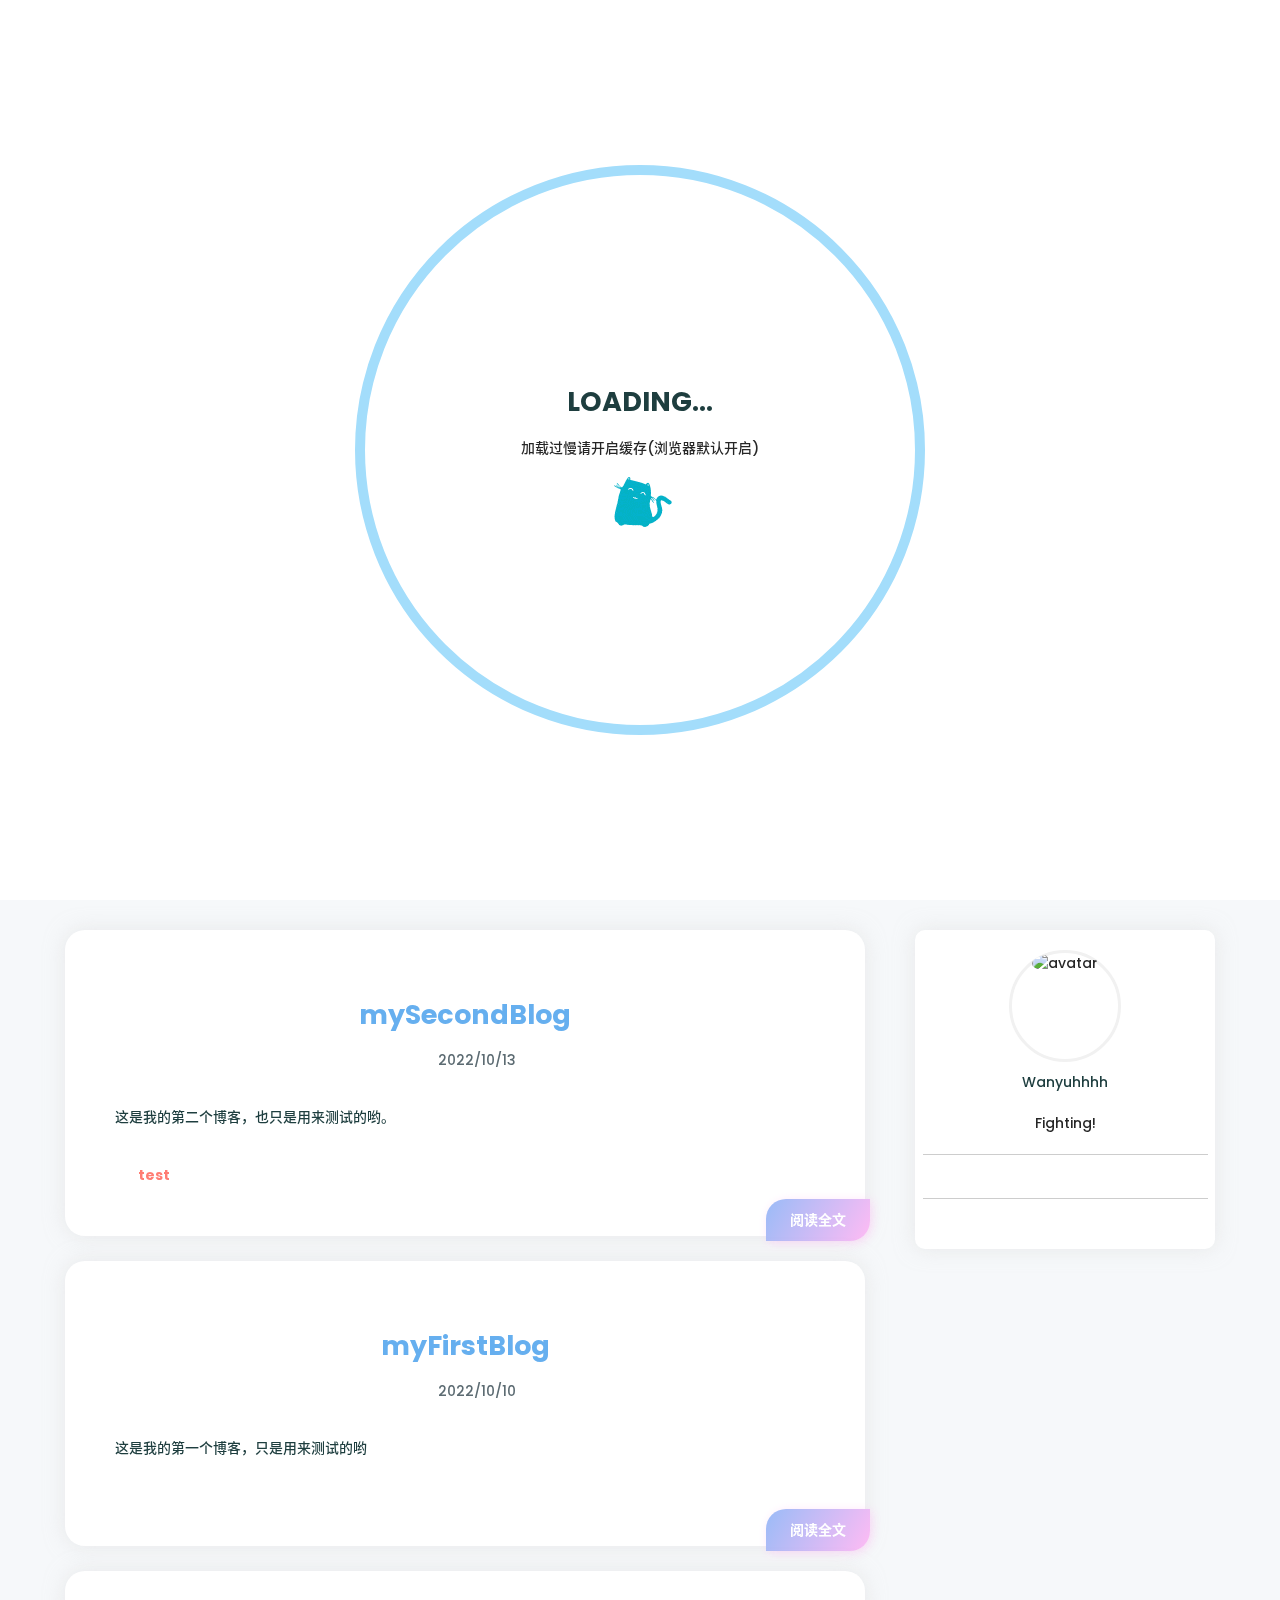
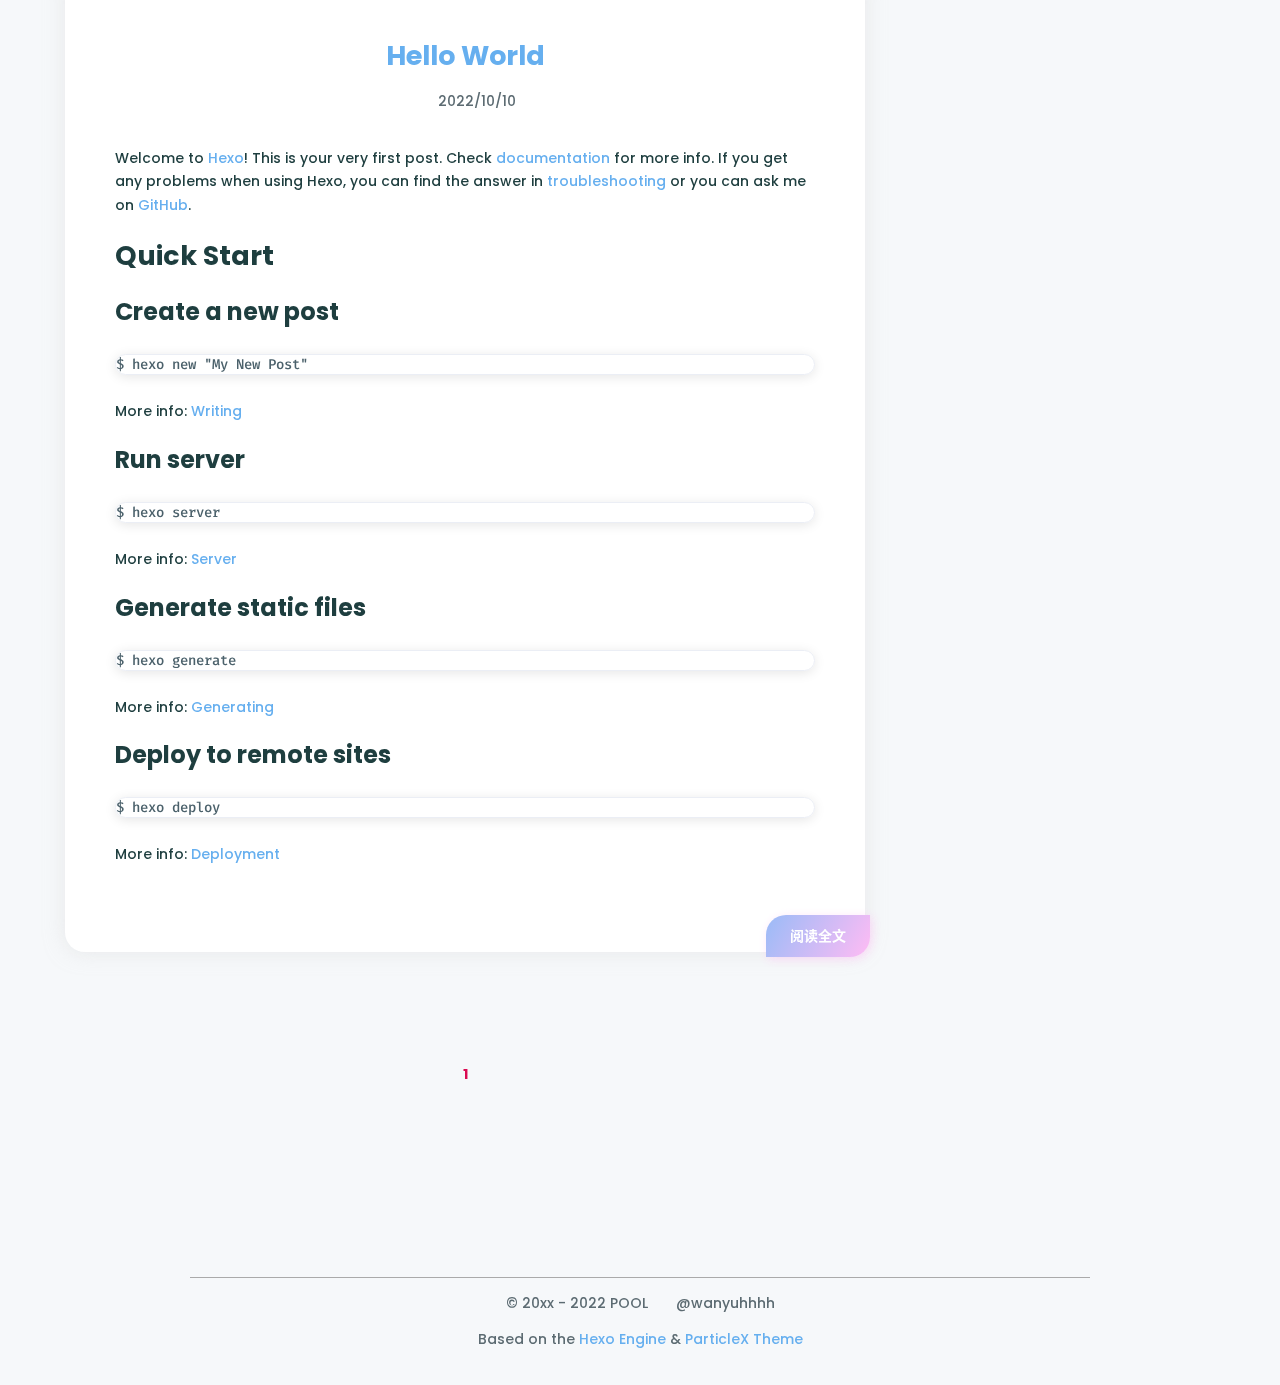
==== commit 518717ec: "Site updated: 2022-10-15 17:29:24" ====
--- a/index.html
+++ b/index.html
@@ -173,7 +173,7 @@
         
         <span class="tag">
             
-            <a href="/tags/test/" style="color: #00bcd4">
+            <a href="/tags/test/" style="color: #ff7d73">
                 test
             </a>
         </span>
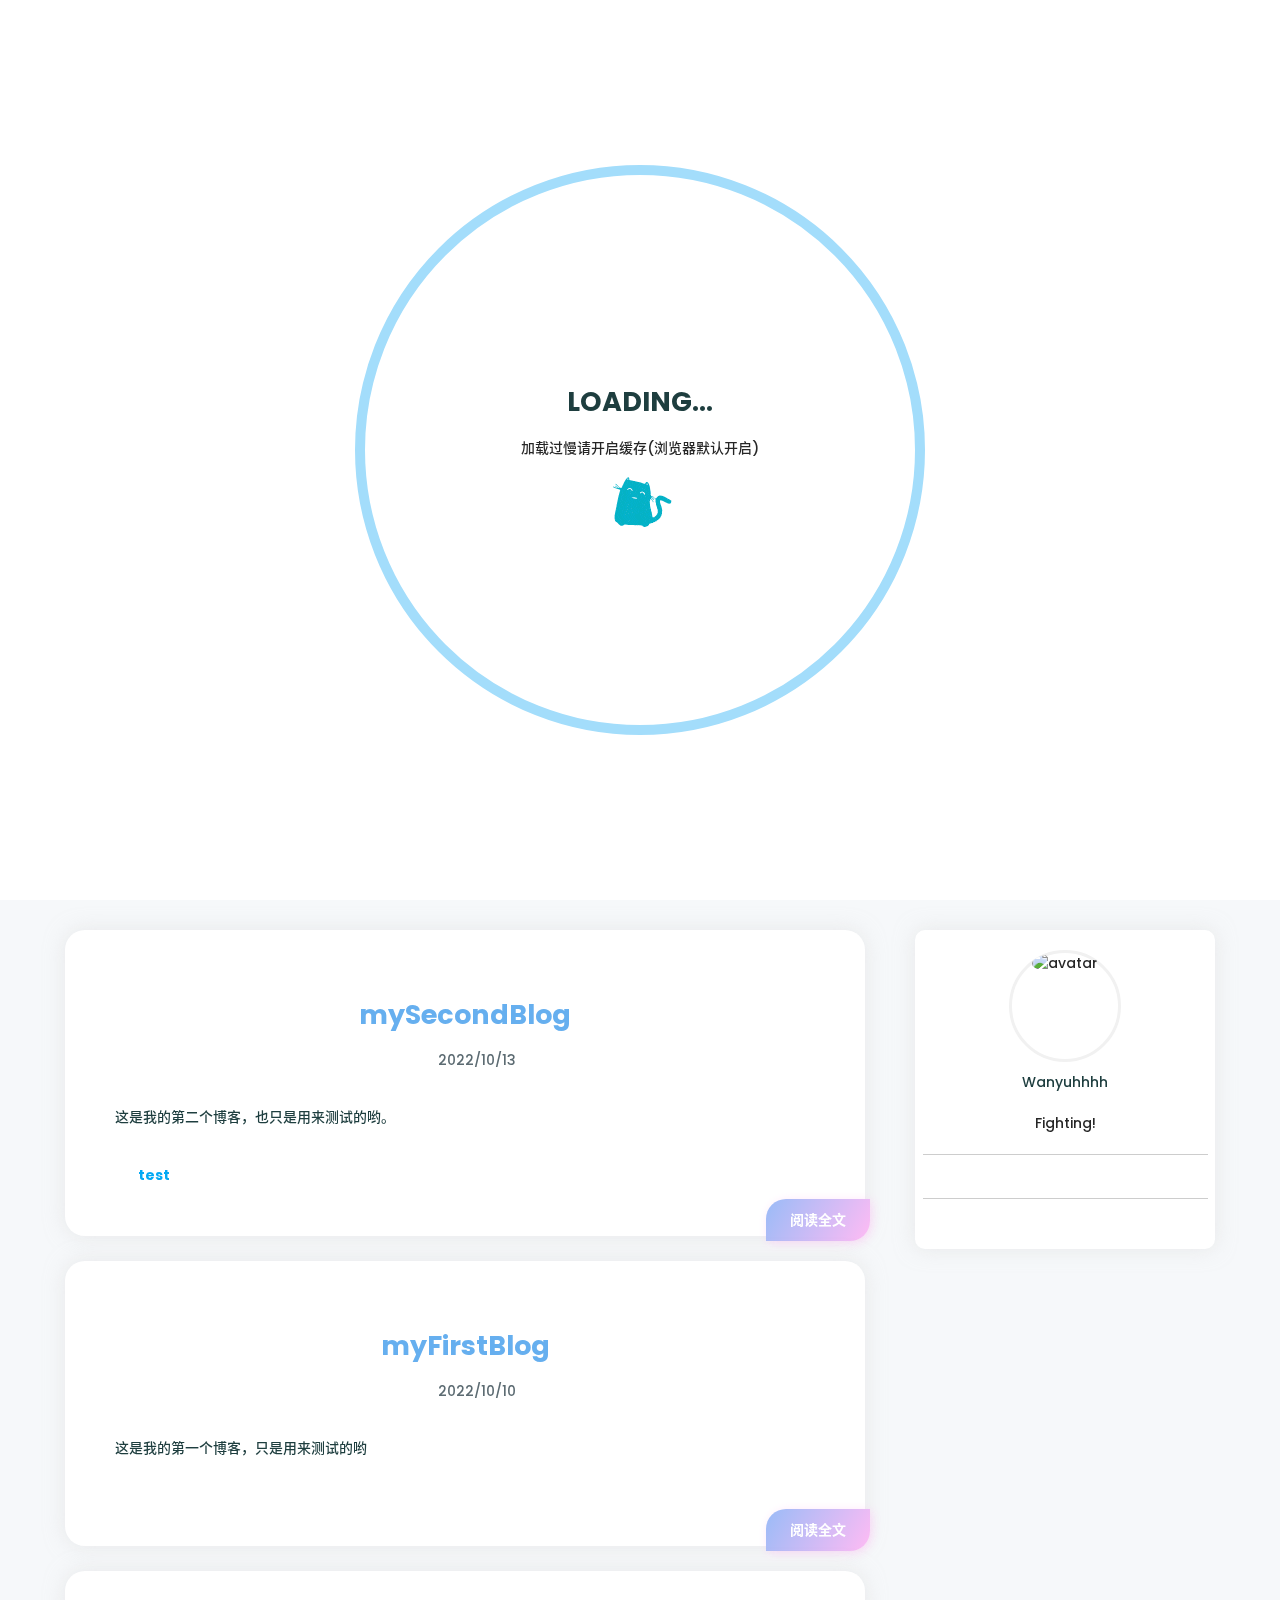
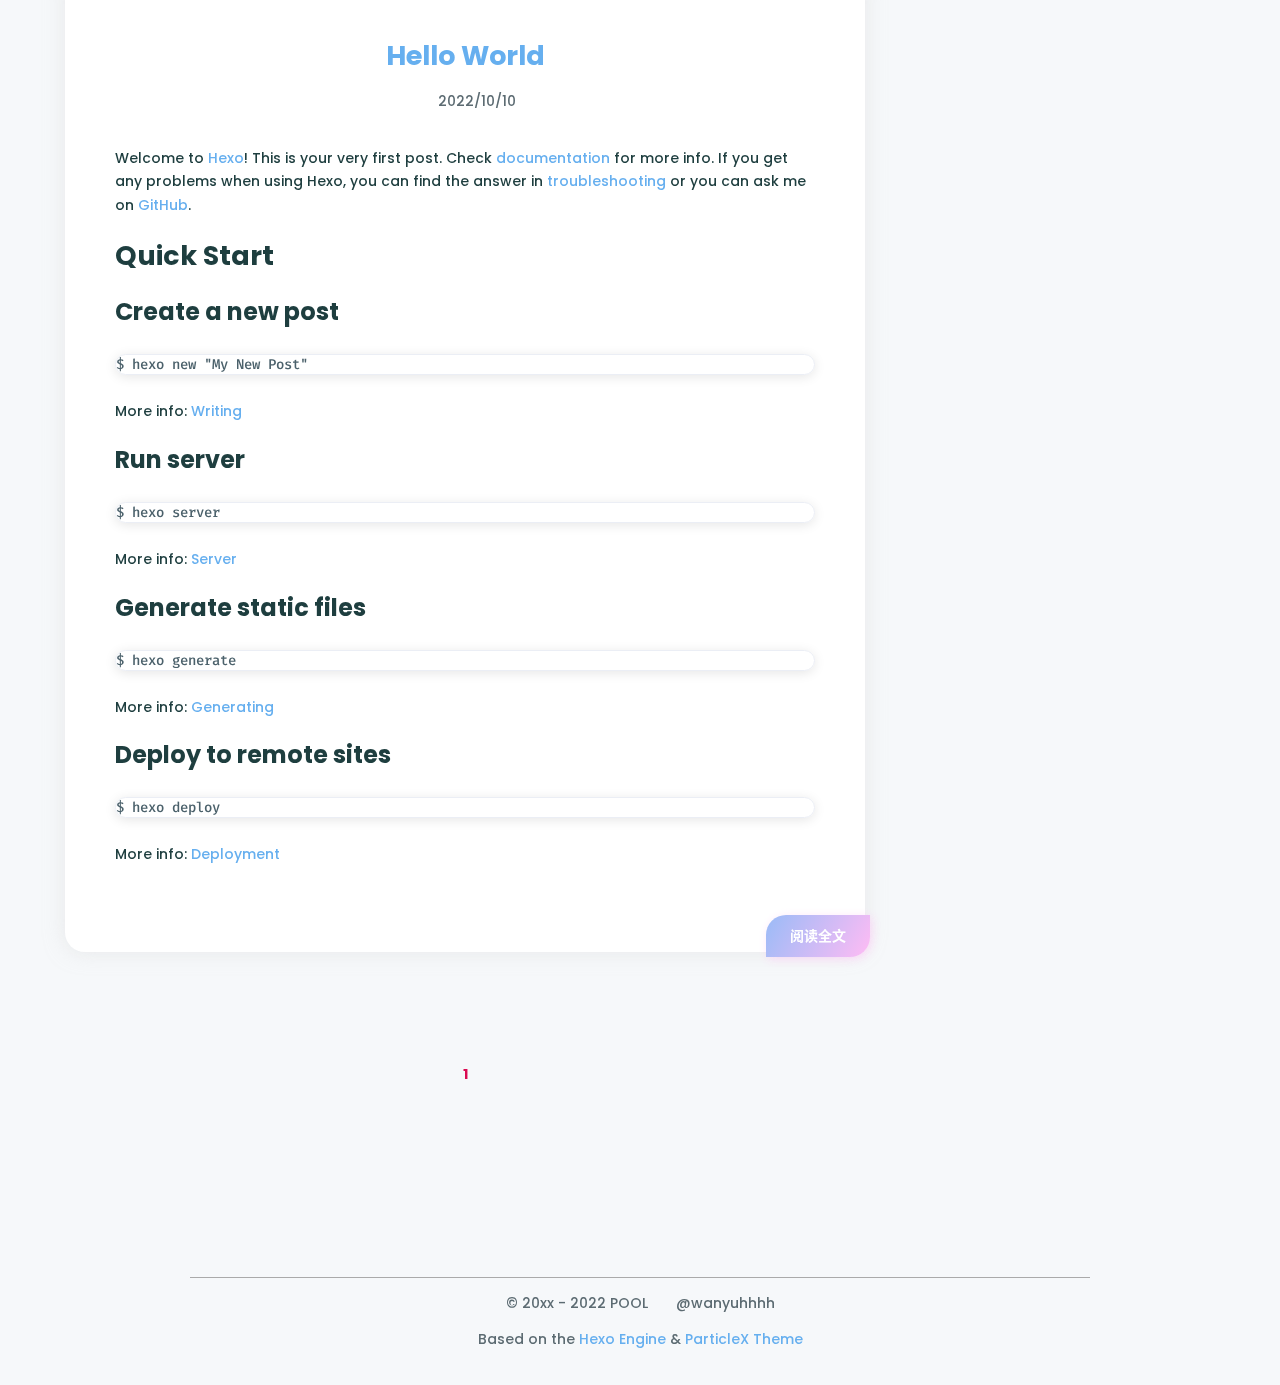
==== commit 50a072bb: "Site updated: 2022-10-16 11:40:25" ====
--- a/index.html
+++ b/index.html
@@ -173,7 +173,7 @@
         
         <span class="tag">
             
-            <a href="/tags/test/" style="color: #ff7d73">
+            <a href="/tags/test/" style="color: #03a9f4">
                 test
             </a>
         </span>
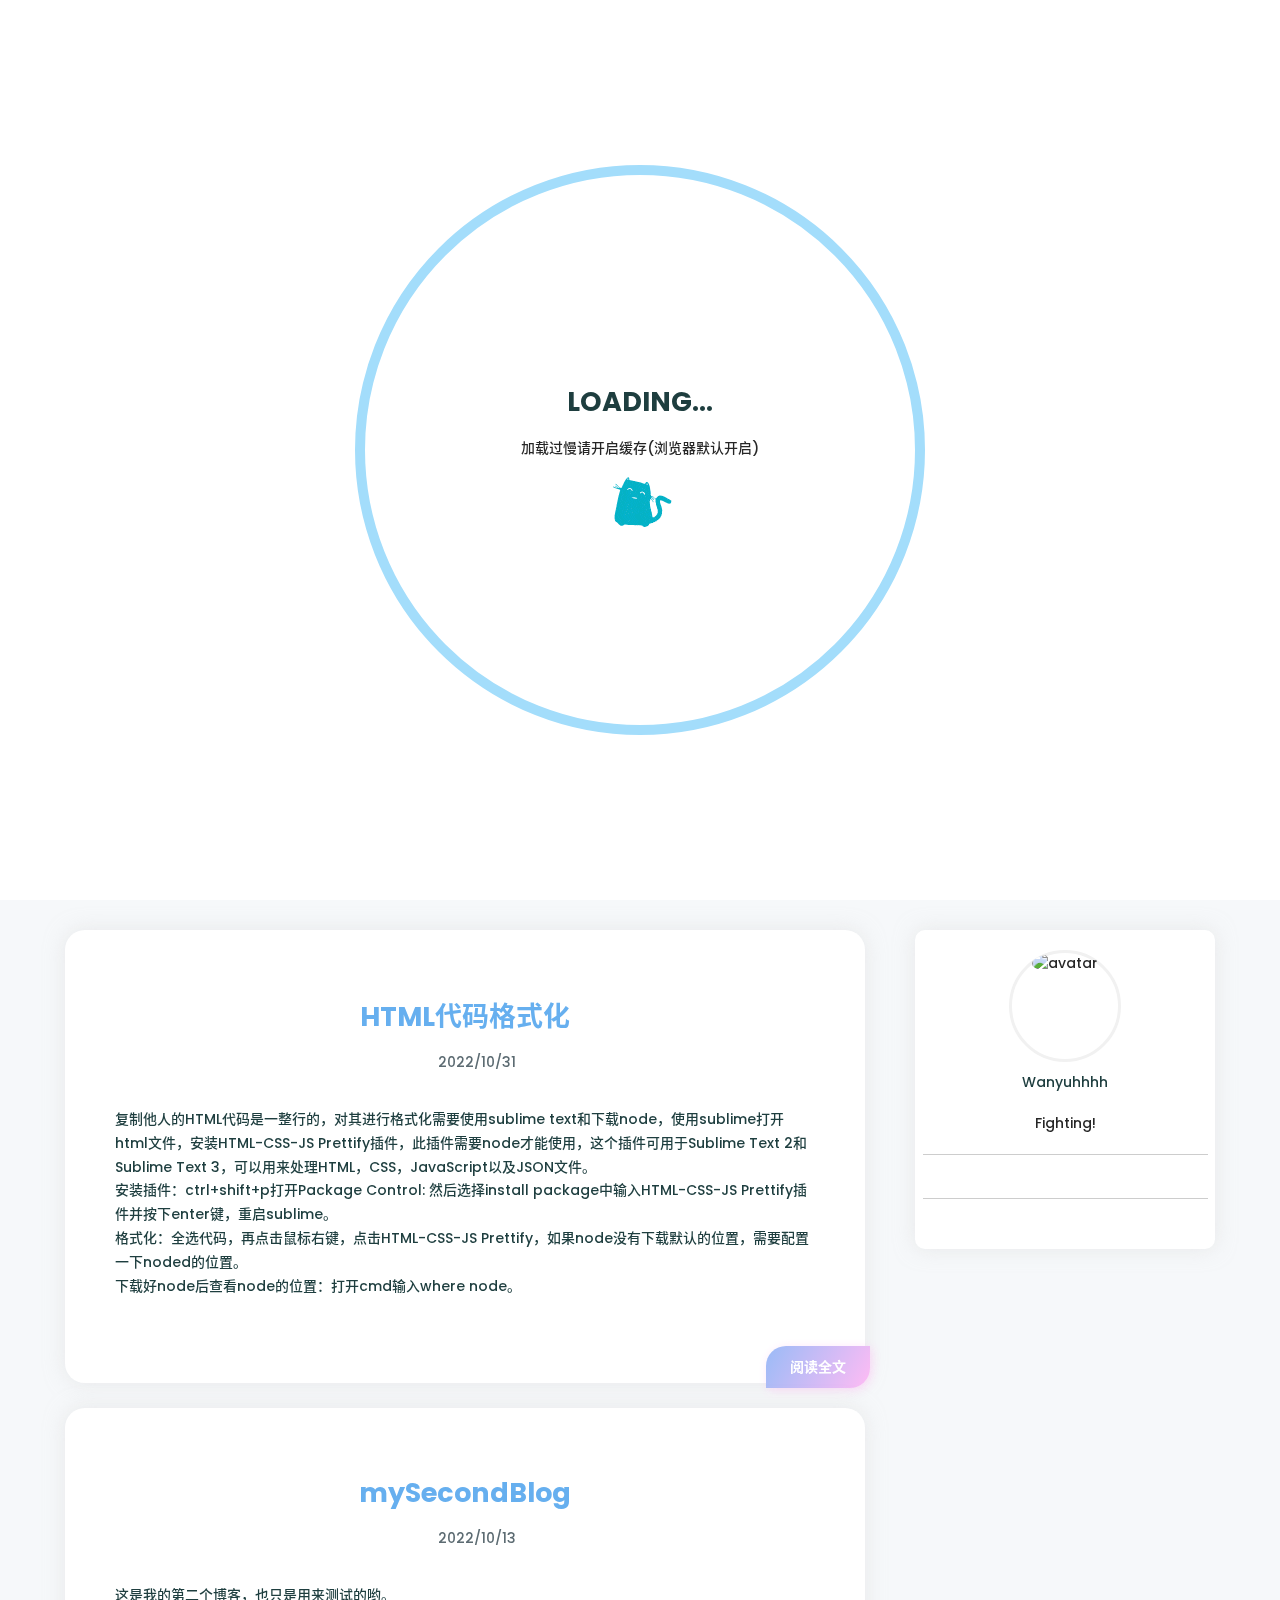
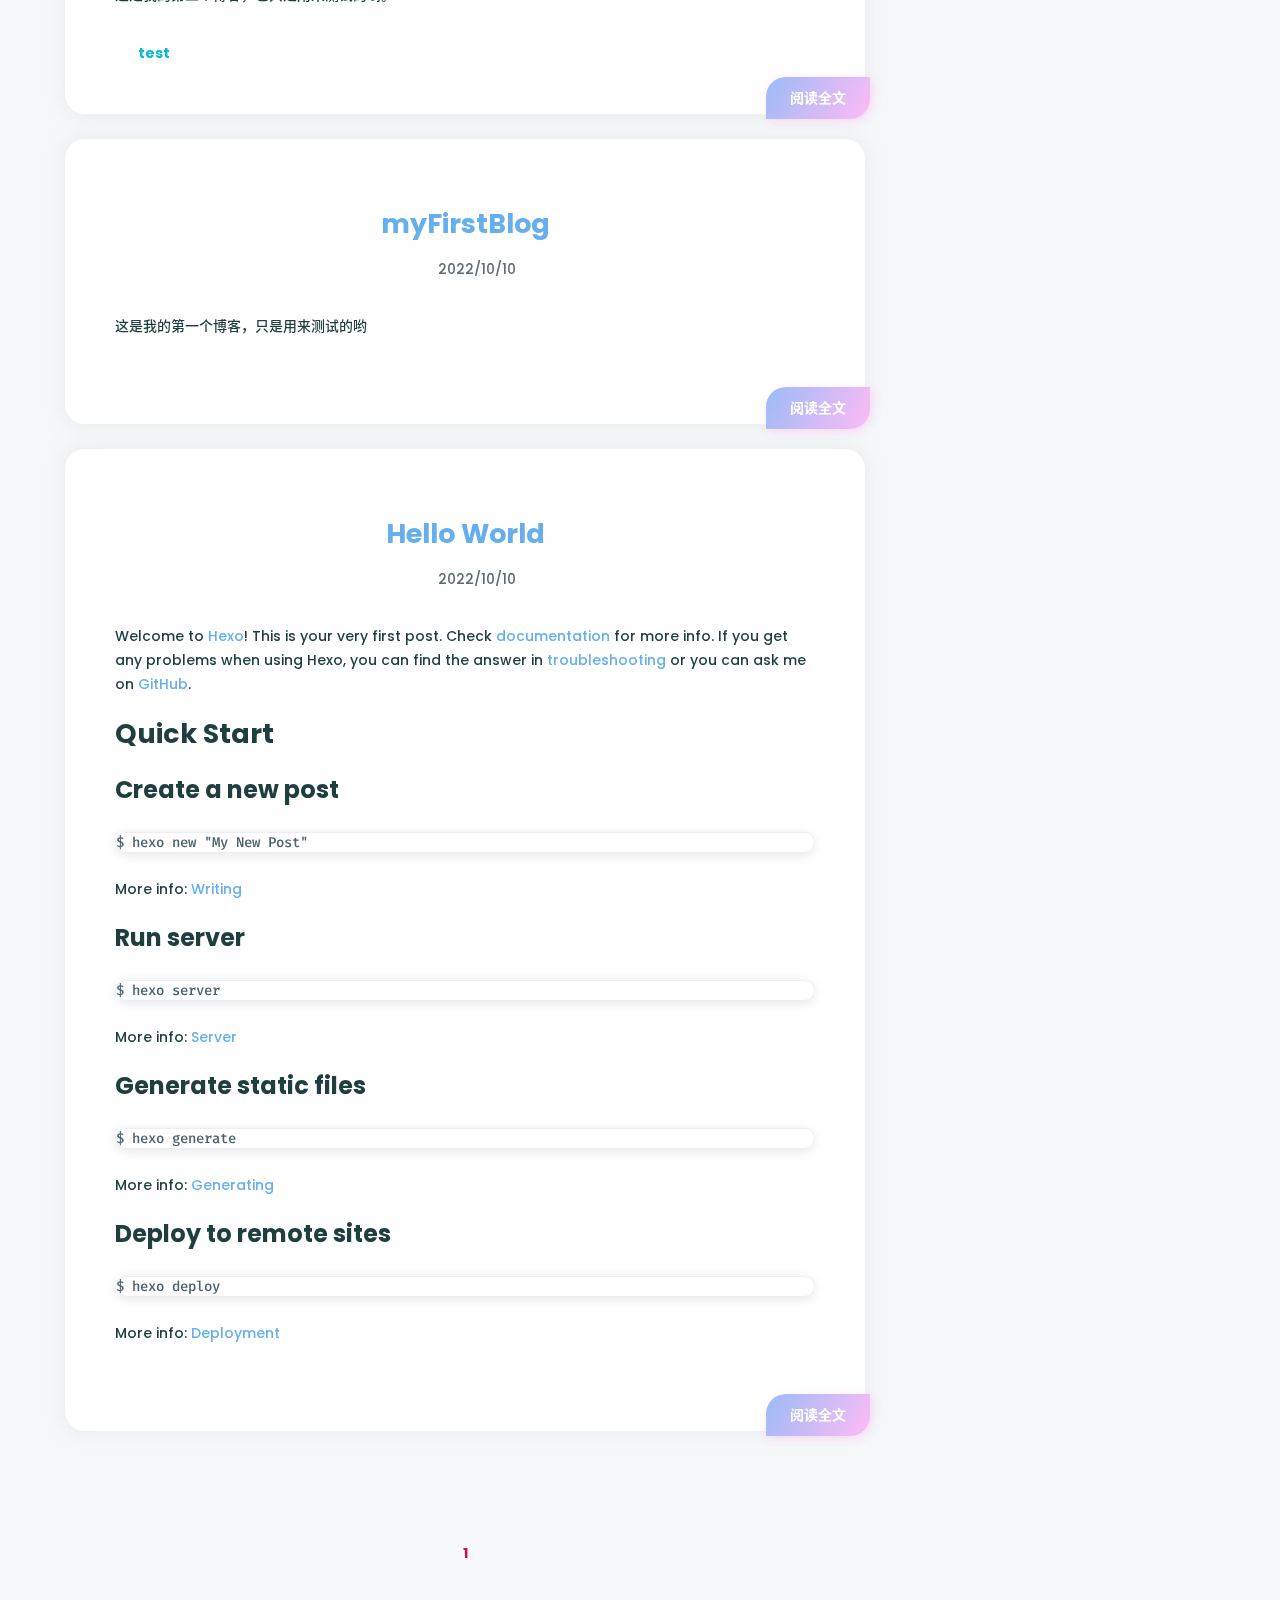
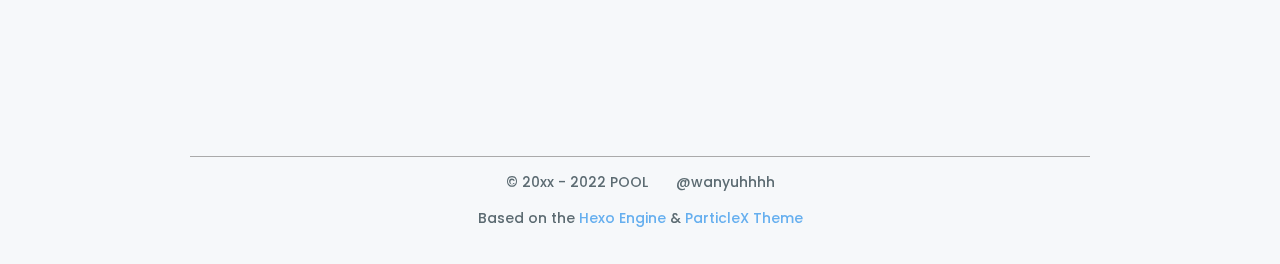
==== commit 63827656: "Site updated: 2022-11-01 00:36:24" ====
--- a/index.html
+++ b/index.html
@@ -144,6 +144,34 @@
             
 
 <div class="post">
+    <a href="/2022/10/31/MythirdBlog/">
+        <h2 class="post-title">HTML代码格式化</h2>
+    </a>
+    <div class="category-and-date">
+        
+        <span class="date">
+            <span class="icon">
+                <svg class="fa-icon"><use xlink:href="#calendar-solid"></use></svg>
+            </span>
+            2022/10/31
+        </span>
+    </div>
+    <div class="excerpt">
+        <div class="content" v-pre>
+            
+            <p>复制他人的HTML代码是一整行的，对其进行格式化需要使用sublime text和下载node，使用sublime打开html文件，安装HTML-CSS-JS Prettify插件，此插件需要node才能使用，这个插件可用于Sublime Text 2和Sublime Text 3，可以用来处理HTML，CSS，JavaScript以及JSON文件。<br>安装插件：ctrl+shift+p打开Package Control: 然后选择install package中输入HTML-CSS-JS Prettify插件并按下enter键，重启sublime。<br>格式化：全选代码，再点击鼠标右键，点击HTML-CSS-JS Prettify，如果node没有下载默认的位置，需要配置一下noded的位置。<br>下载好node后查看node的位置：打开cmd输入where node。</p>
+
+            
+        </div>
+    </div>
+    <div class="post-tags">
+        
+        
+    </div>
+    <a href="/2022/10/31/MythirdBlog/" class="go-post">阅读全文</a>
+</div>
+
+<div class="post">
     <a href="/2022/10/13/mySecondBlog/">
         <h2 class="post-title">mySecondBlog</h2>
     </a>
@@ -173,7 +201,7 @@
         
         <span class="tag">
             
-            <a href="/tags/test/" style="color: #03a9f4">
+            <a href="/tags/test/" style="color: #00bcd4">
                 test
             </a>
         </span>
@@ -289,7 +317,7 @@
             
             <span class="icon-link">
                 <a target="_blank" rel="noopener" href="https://github.com/wanyuhhhh">
-                    <i class="fa-http://www.w3.org/2000/svg fa-svg-inline--fa fa-github fa-fw fa-fw"></i>
+                    <i class="fa-fa-brands fa-github fa-fw fa- fa-fw"></i>
                 </a>
             </span>
             
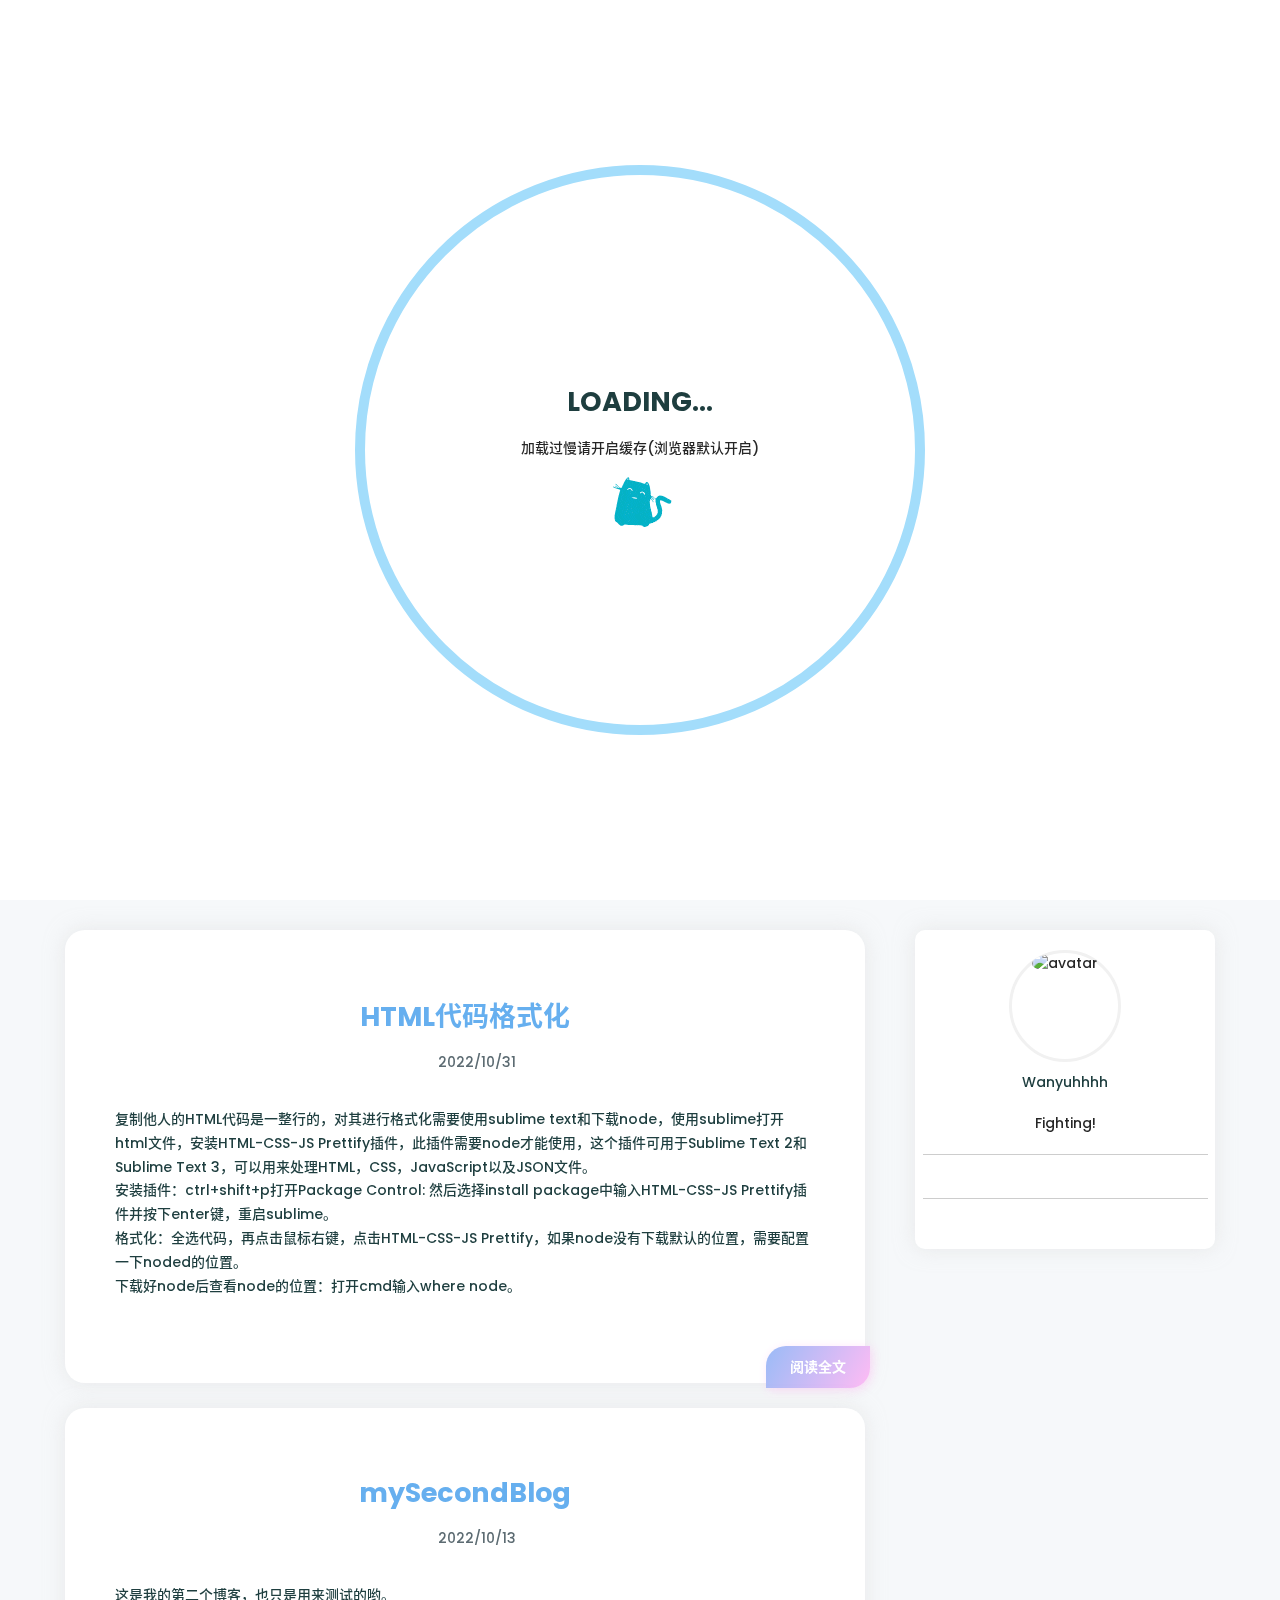
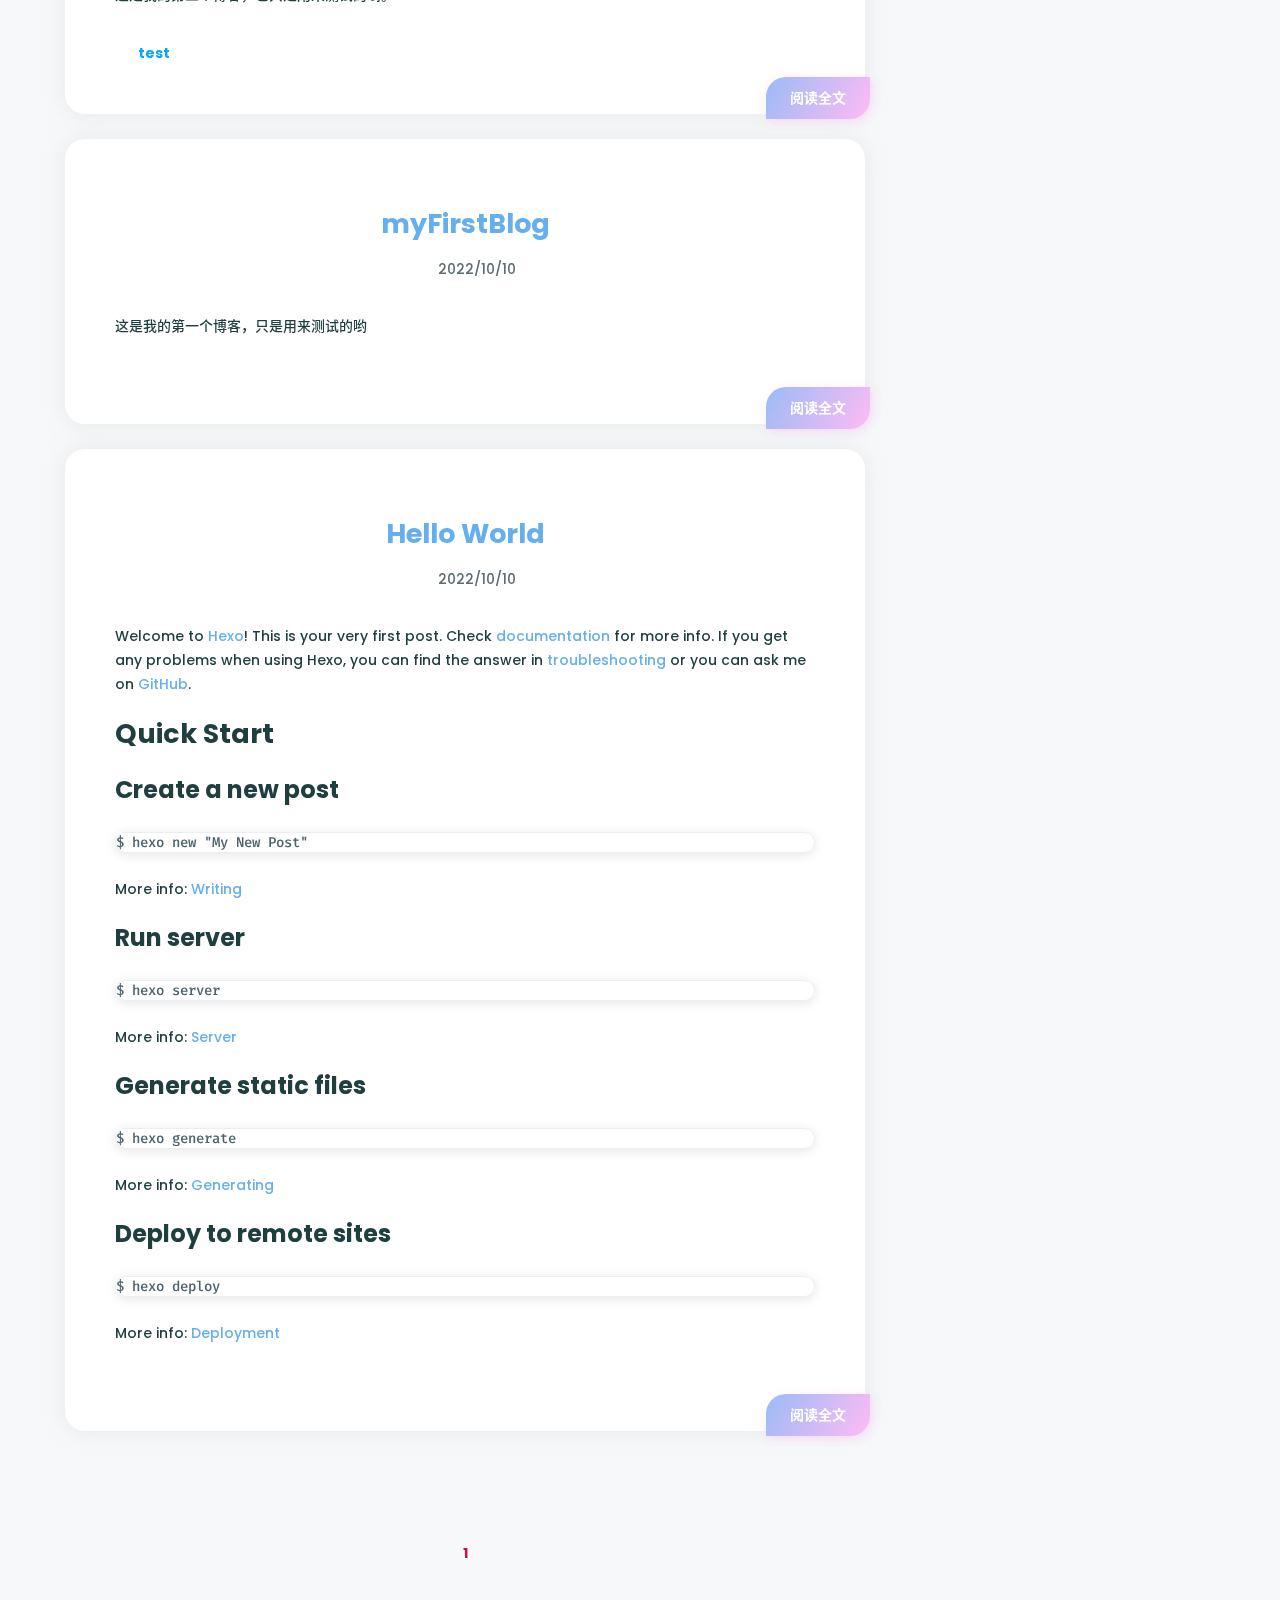
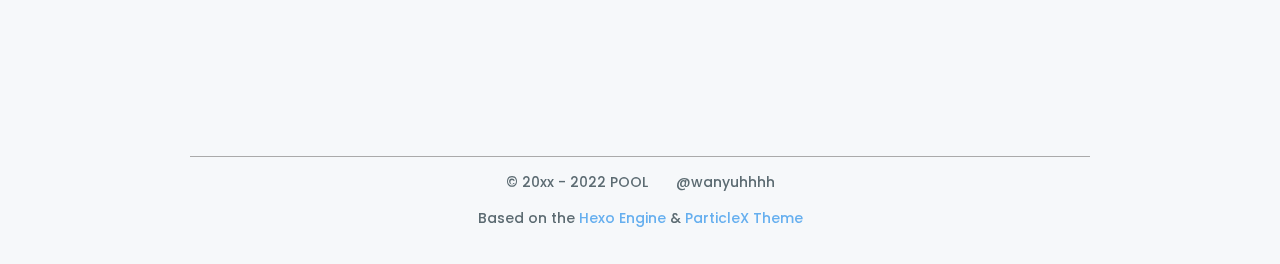
==== commit 88e5662f: "Site updated: 2022-11-01 01:03:44" ====
--- a/index.html
+++ b/index.html
@@ -201,7 +201,7 @@
         
         <span class="tag">
             
-            <a href="/tags/test/" style="color: #00bcd4">
+            <a href="/tags/test/" style="color: #03a9f4">
                 test
             </a>
         </span>
@@ -317,7 +317,7 @@
             
             <span class="icon-link">
                 <a target="_blank" rel="noopener" href="https://github.com/wanyuhhhh">
-                    <i class="fa-fa-brands fa-github fa-fw fa- fa-fw"></i>
+                    <i class="fa-fa-fw fa-fa-brands fa-github fa-fw"></i>
                 </a>
             </span>
             
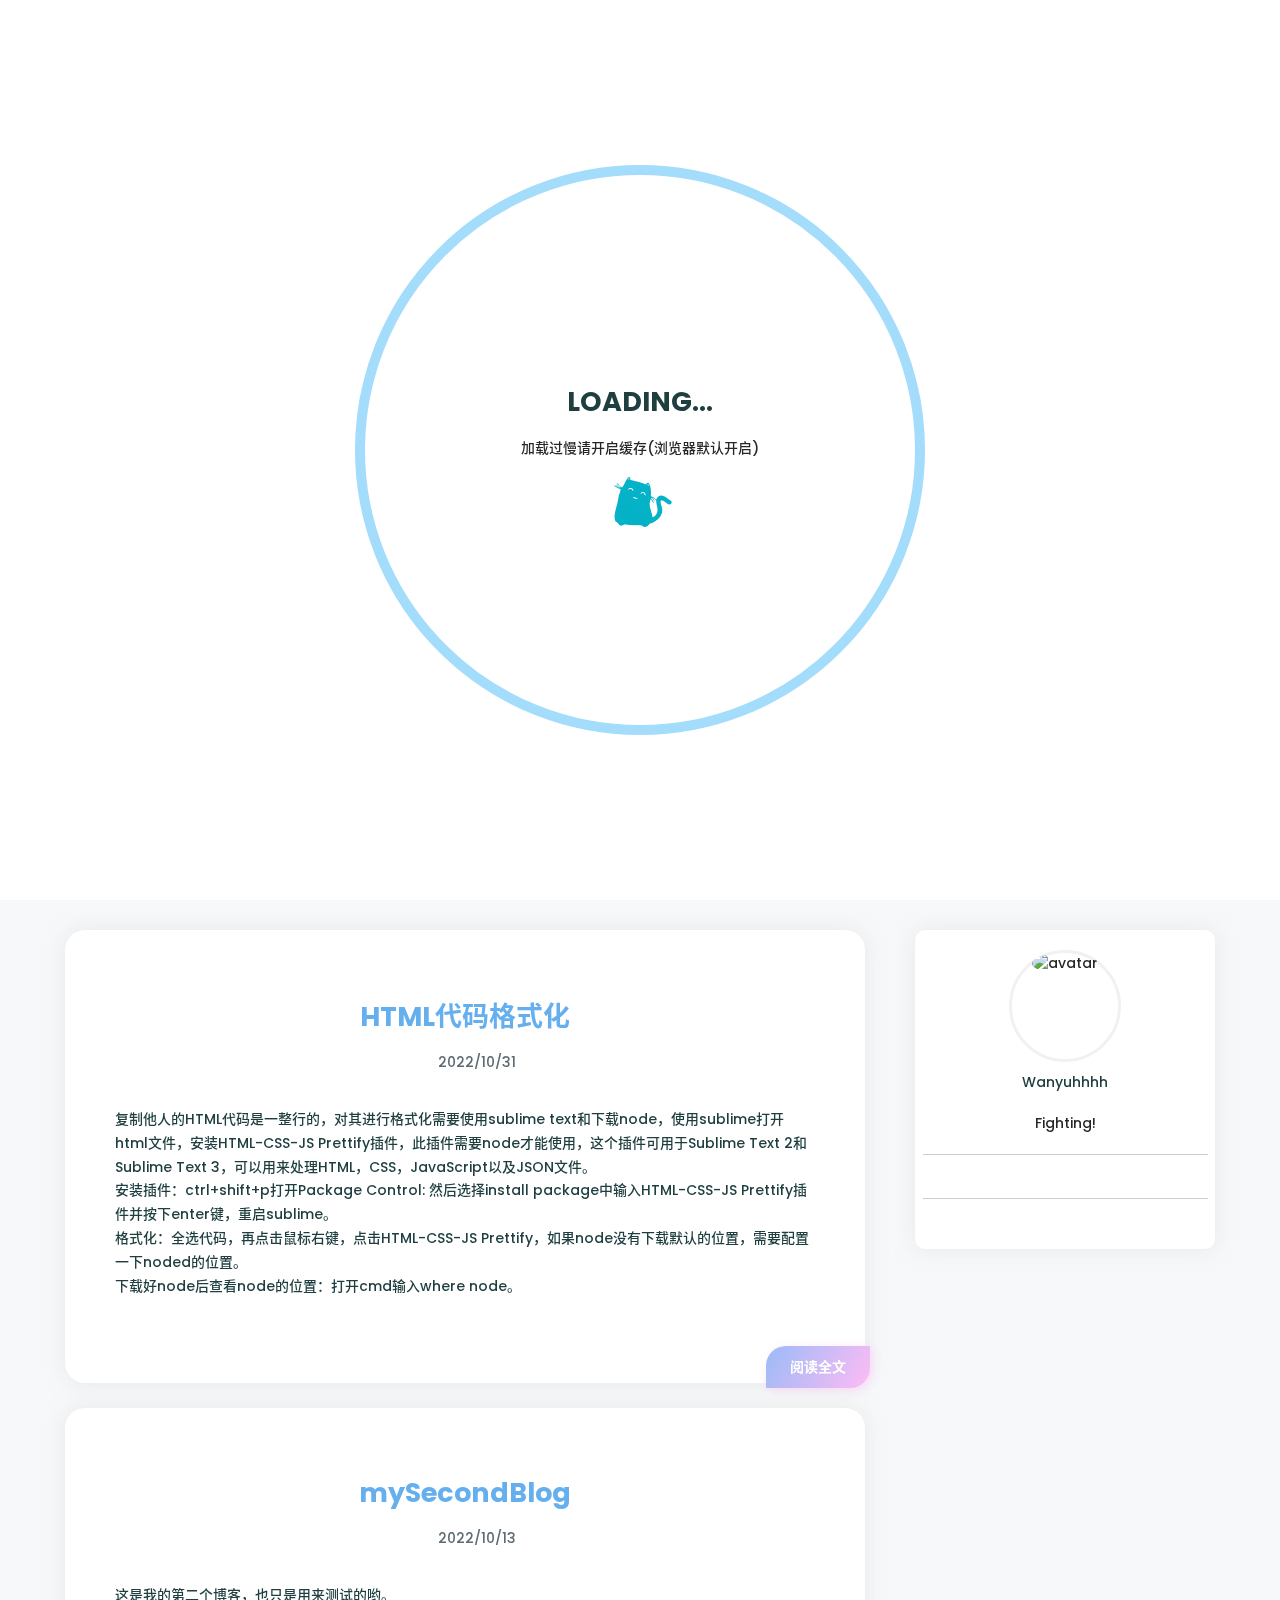
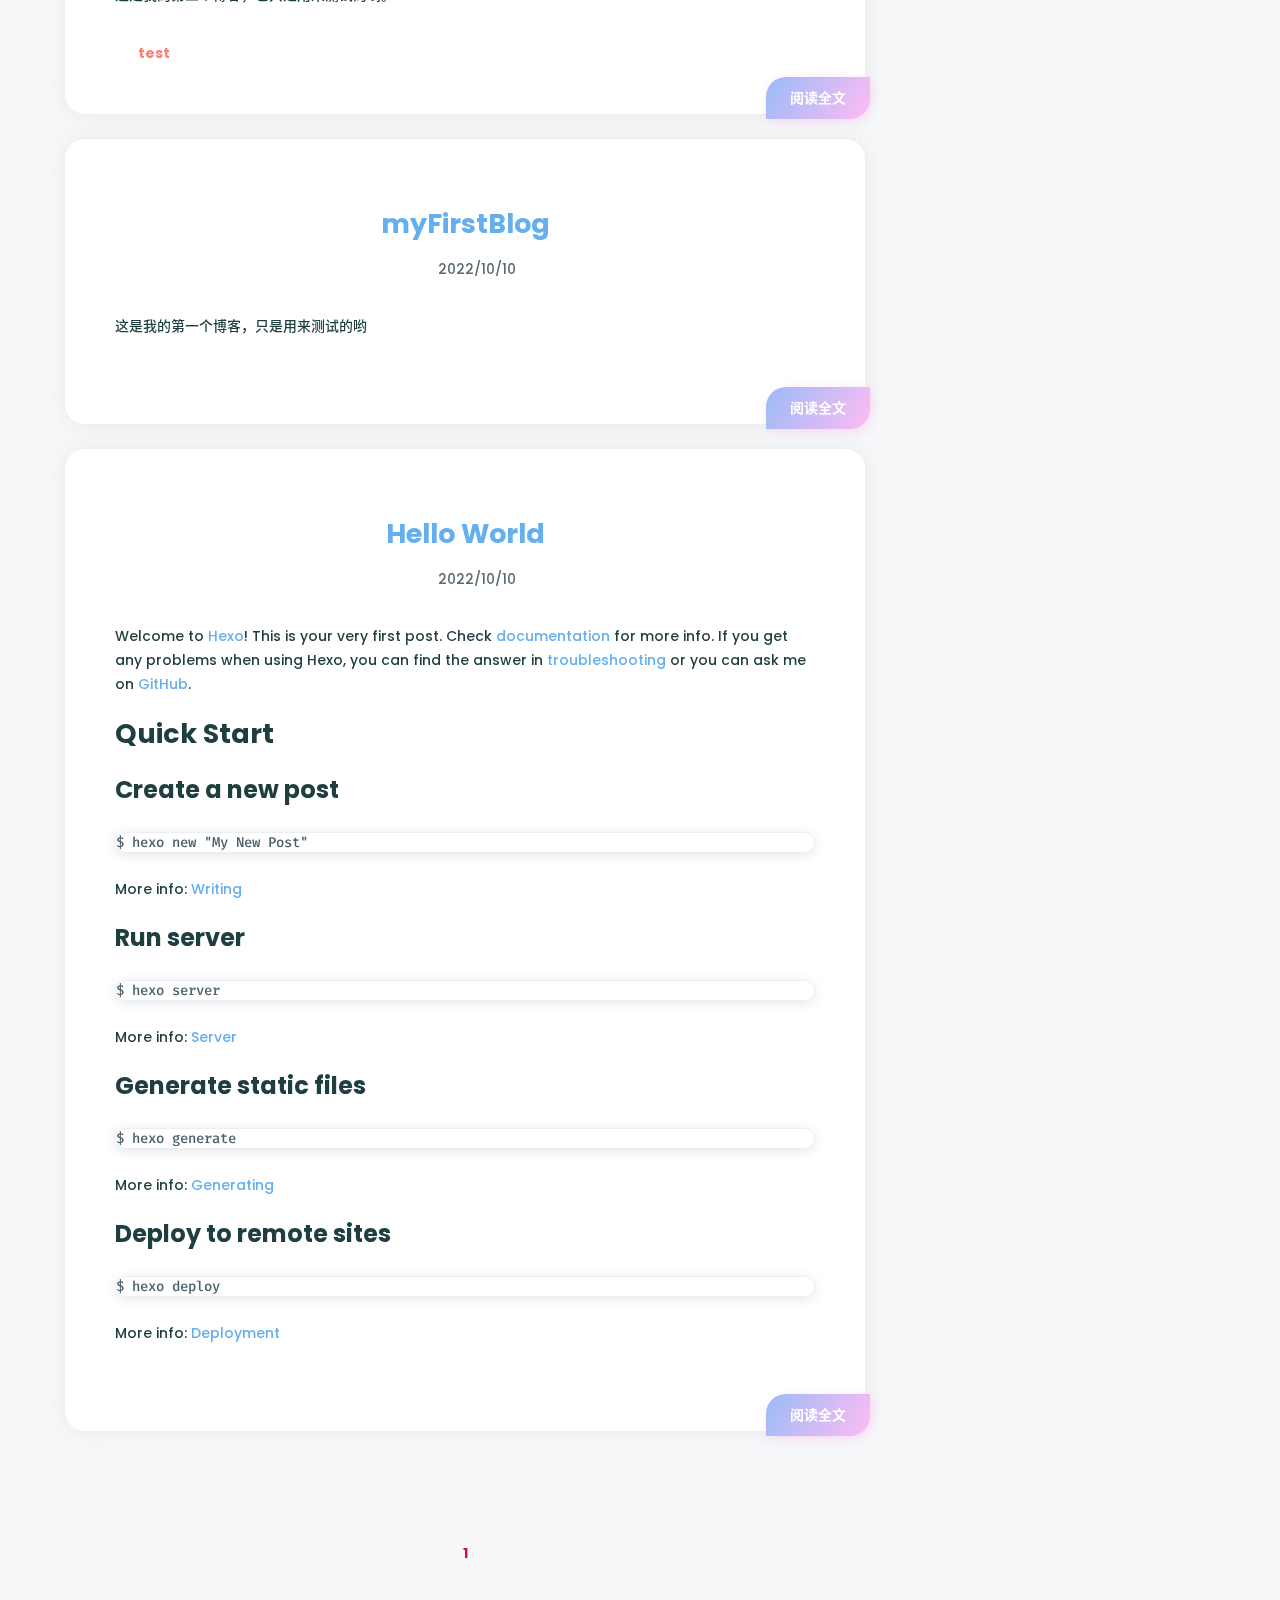
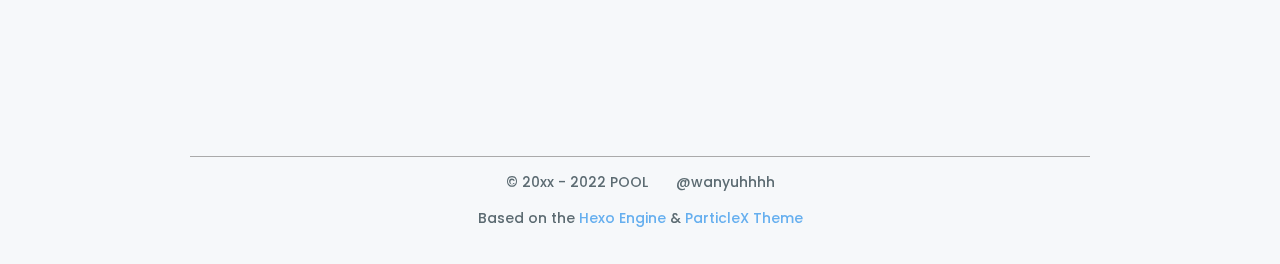
==== commit cdaec2f0: "Site updated: 2022-11-01 01:07:11" ====
--- a/index.html
+++ b/index.html
@@ -201,7 +201,7 @@
         
         <span class="tag">
             
-            <a href="/tags/test/" style="color: #03a9f4">
+            <a href="/tags/test/" style="color: #ff7d73">
                 test
             </a>
         </span>
@@ -317,7 +317,7 @@
             
             <span class="icon-link">
                 <a target="_blank" rel="noopener" href="https://github.com/wanyuhhhh">
-                    <i class="fa-fa-fw fa-fa-brands fa-github fa-fw"></i>
+                    <i class="fa- fa-fa-brands fa-github fa-fw fa-fw"></i>
                 </a>
             </span>
             
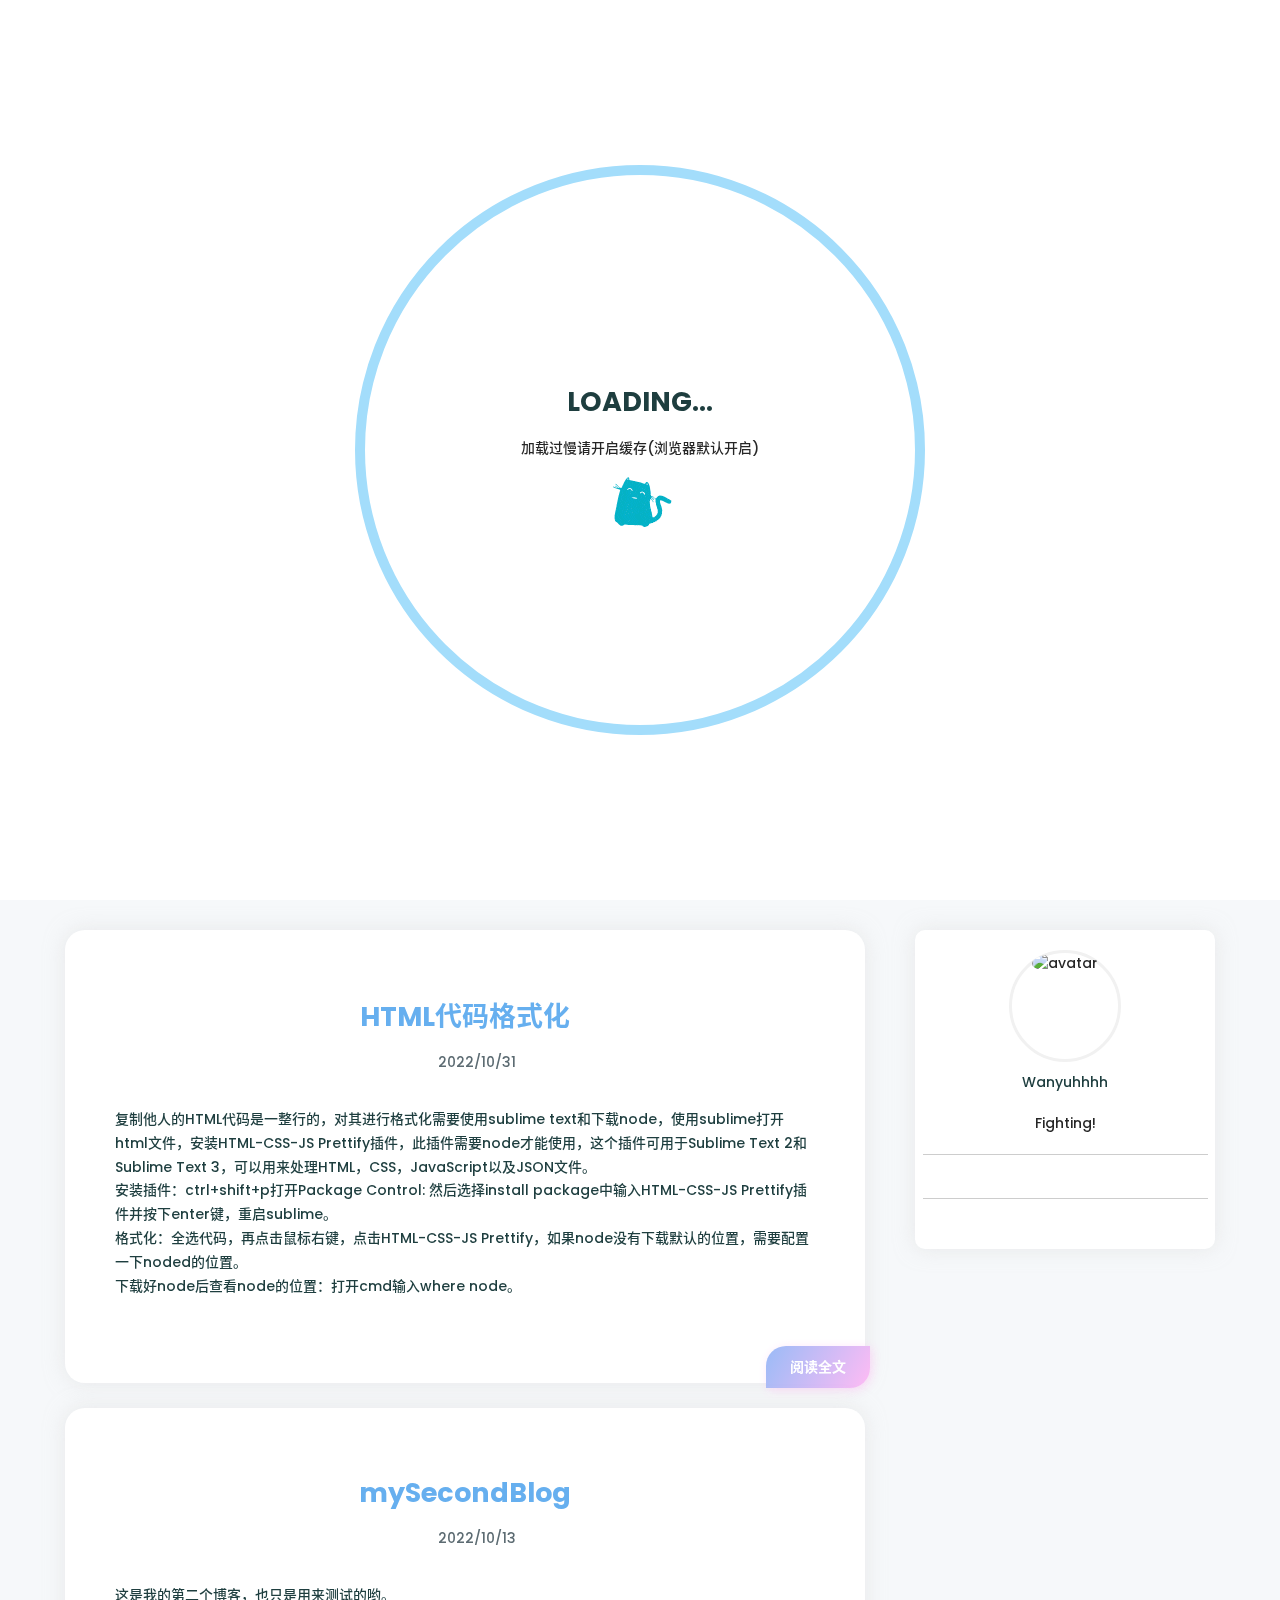
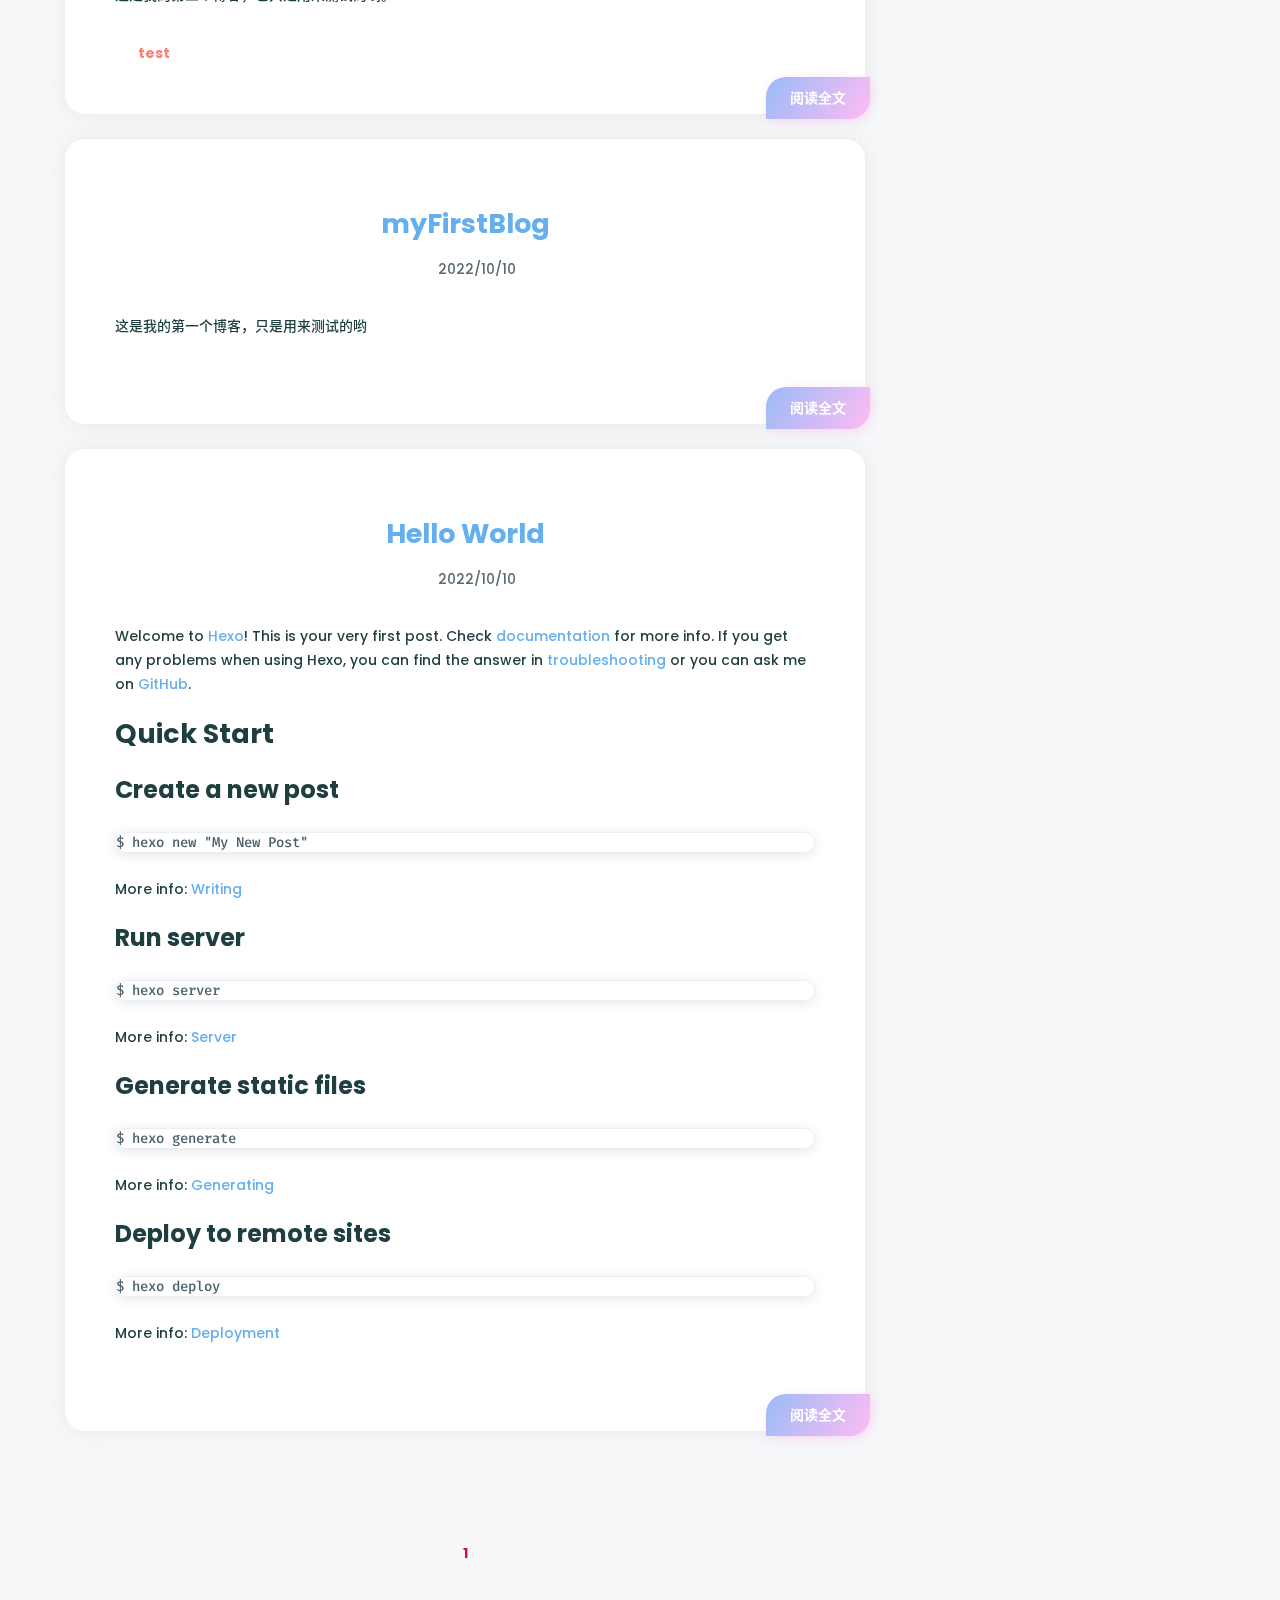
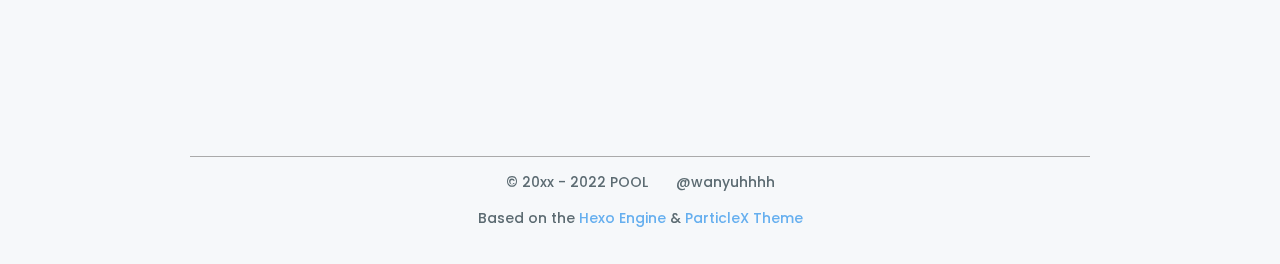
==== commit de460977: "Site updated: 2022-11-01 01:11:54" ====
--- a/index.html
+++ b/index.html
@@ -317,7 +317,7 @@
             
             <span class="icon-link">
                 <a target="_blank" rel="noopener" href="https://github.com/wanyuhhhh">
-                    <i class="fa- fa-fa-brands fa-github fa-fw fa-fw"></i>
+                    <i class="fa-brands fa-github fa-fw"></i>
                 </a>
             </span>
             
